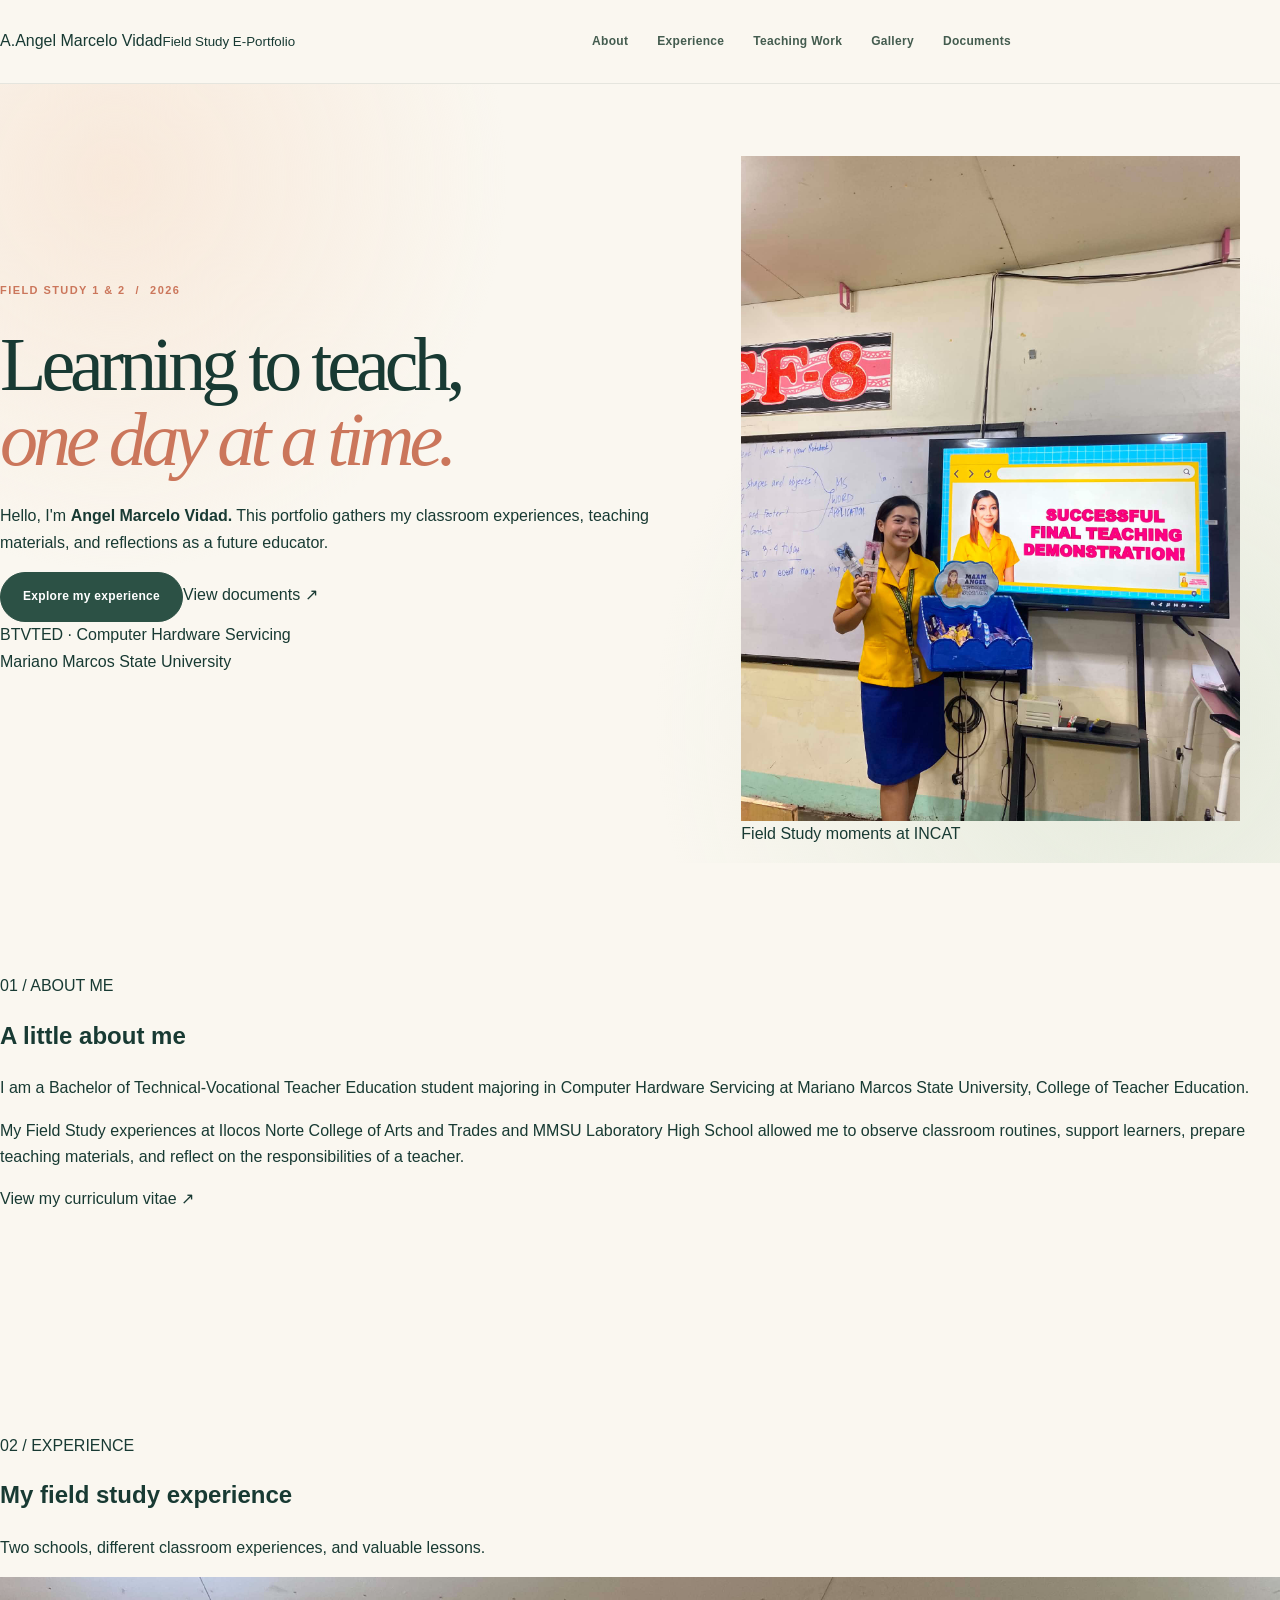
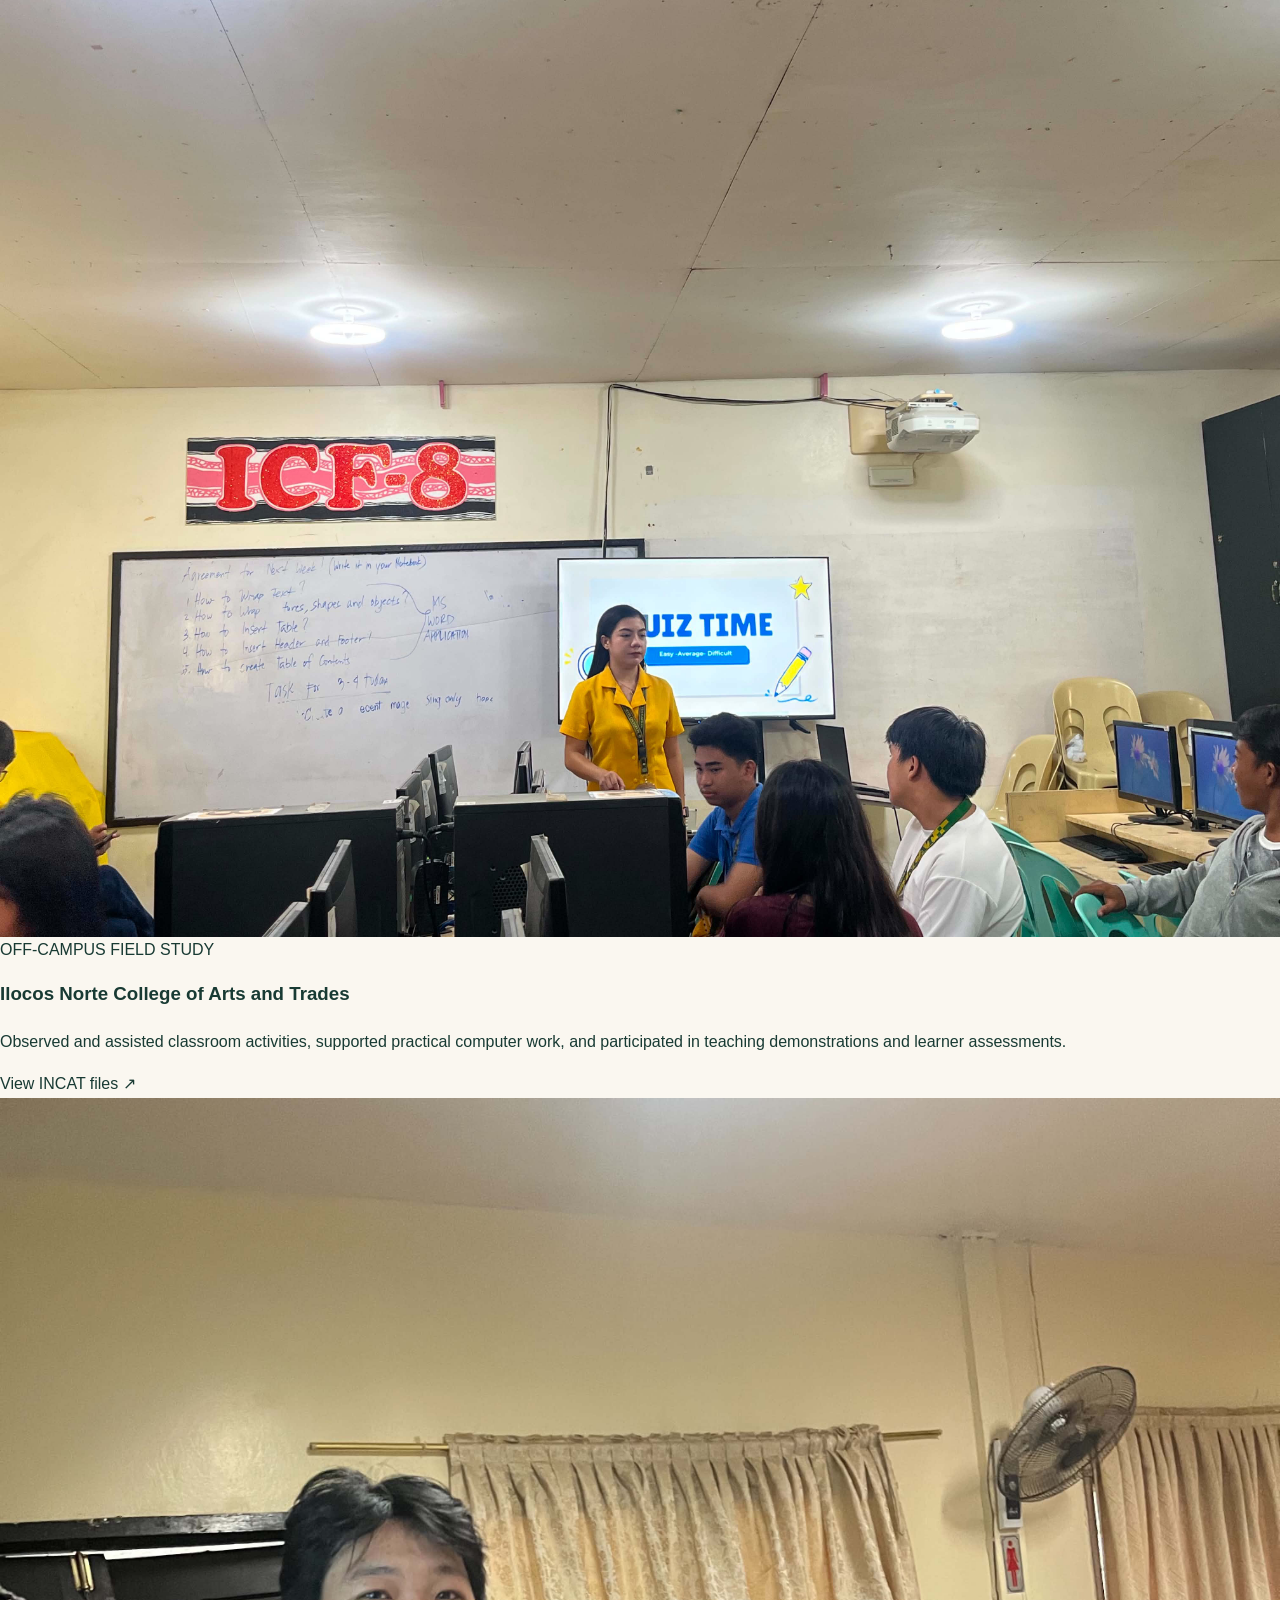
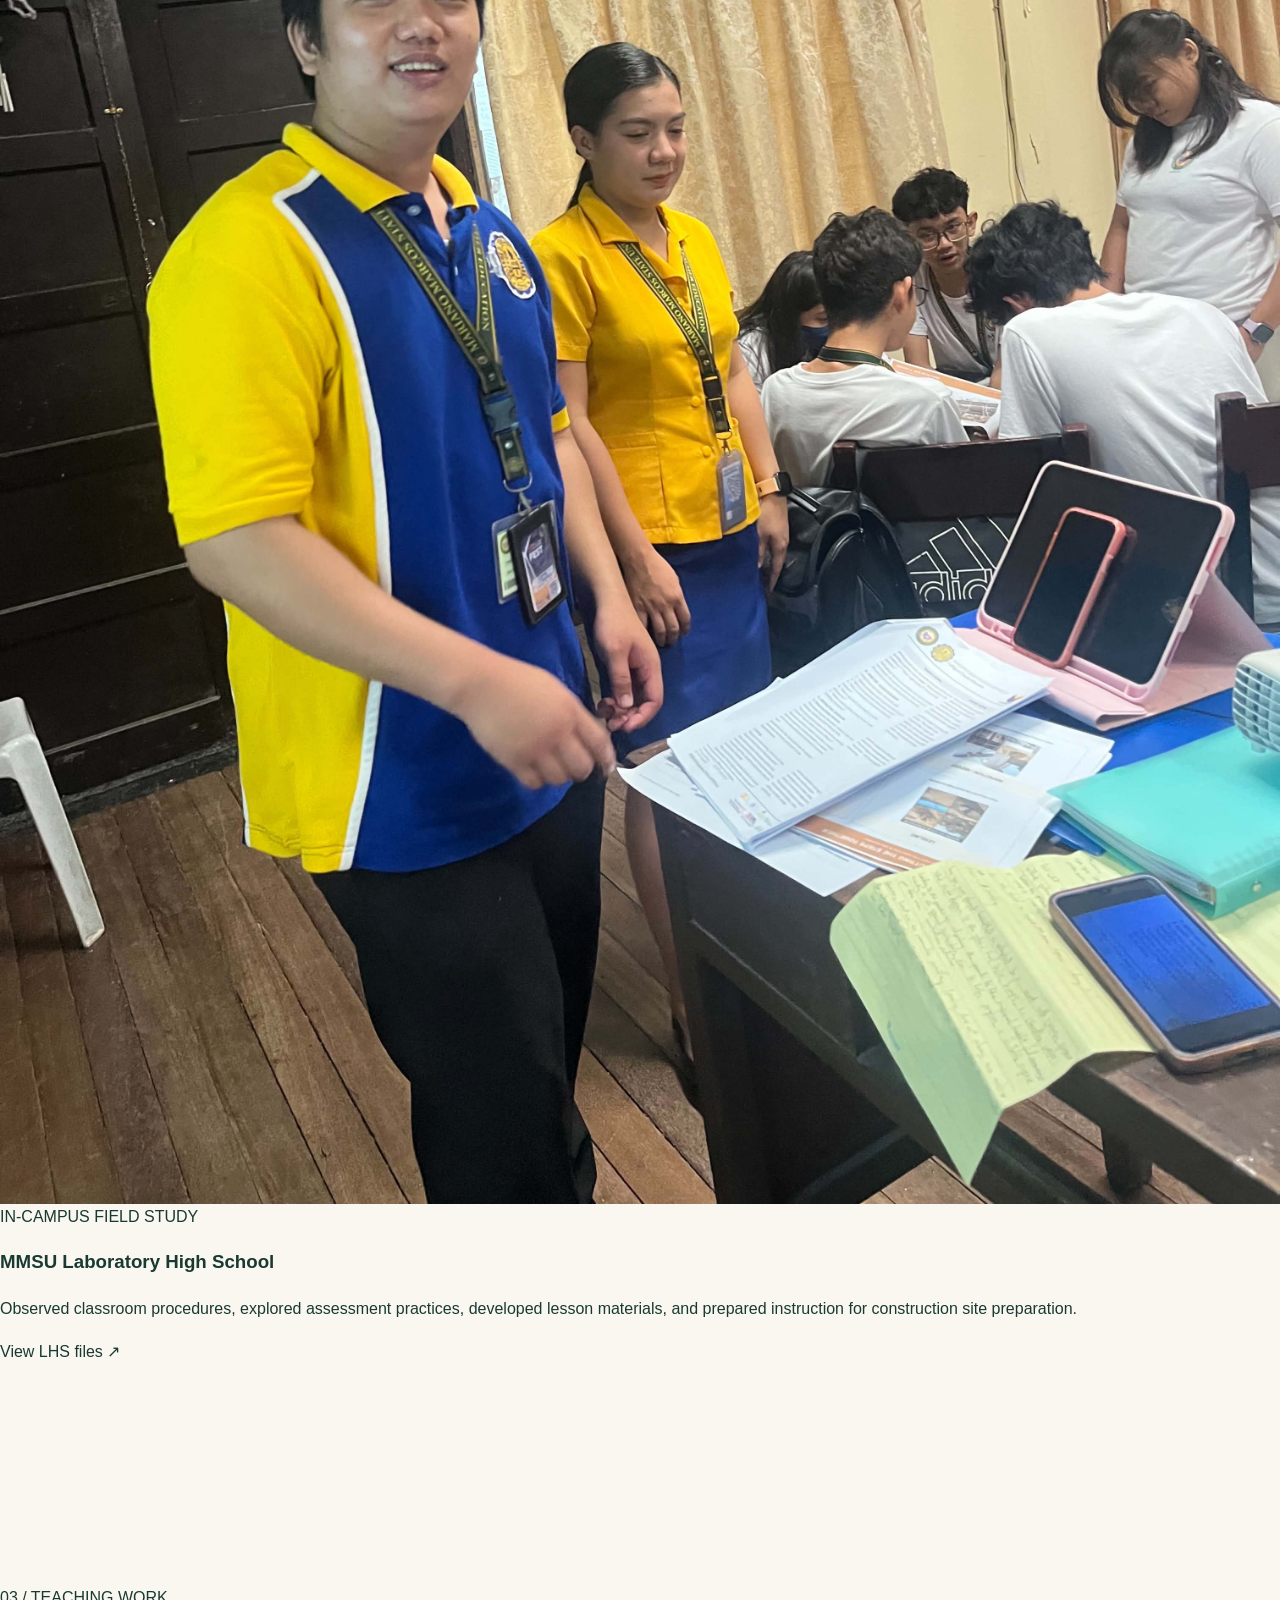
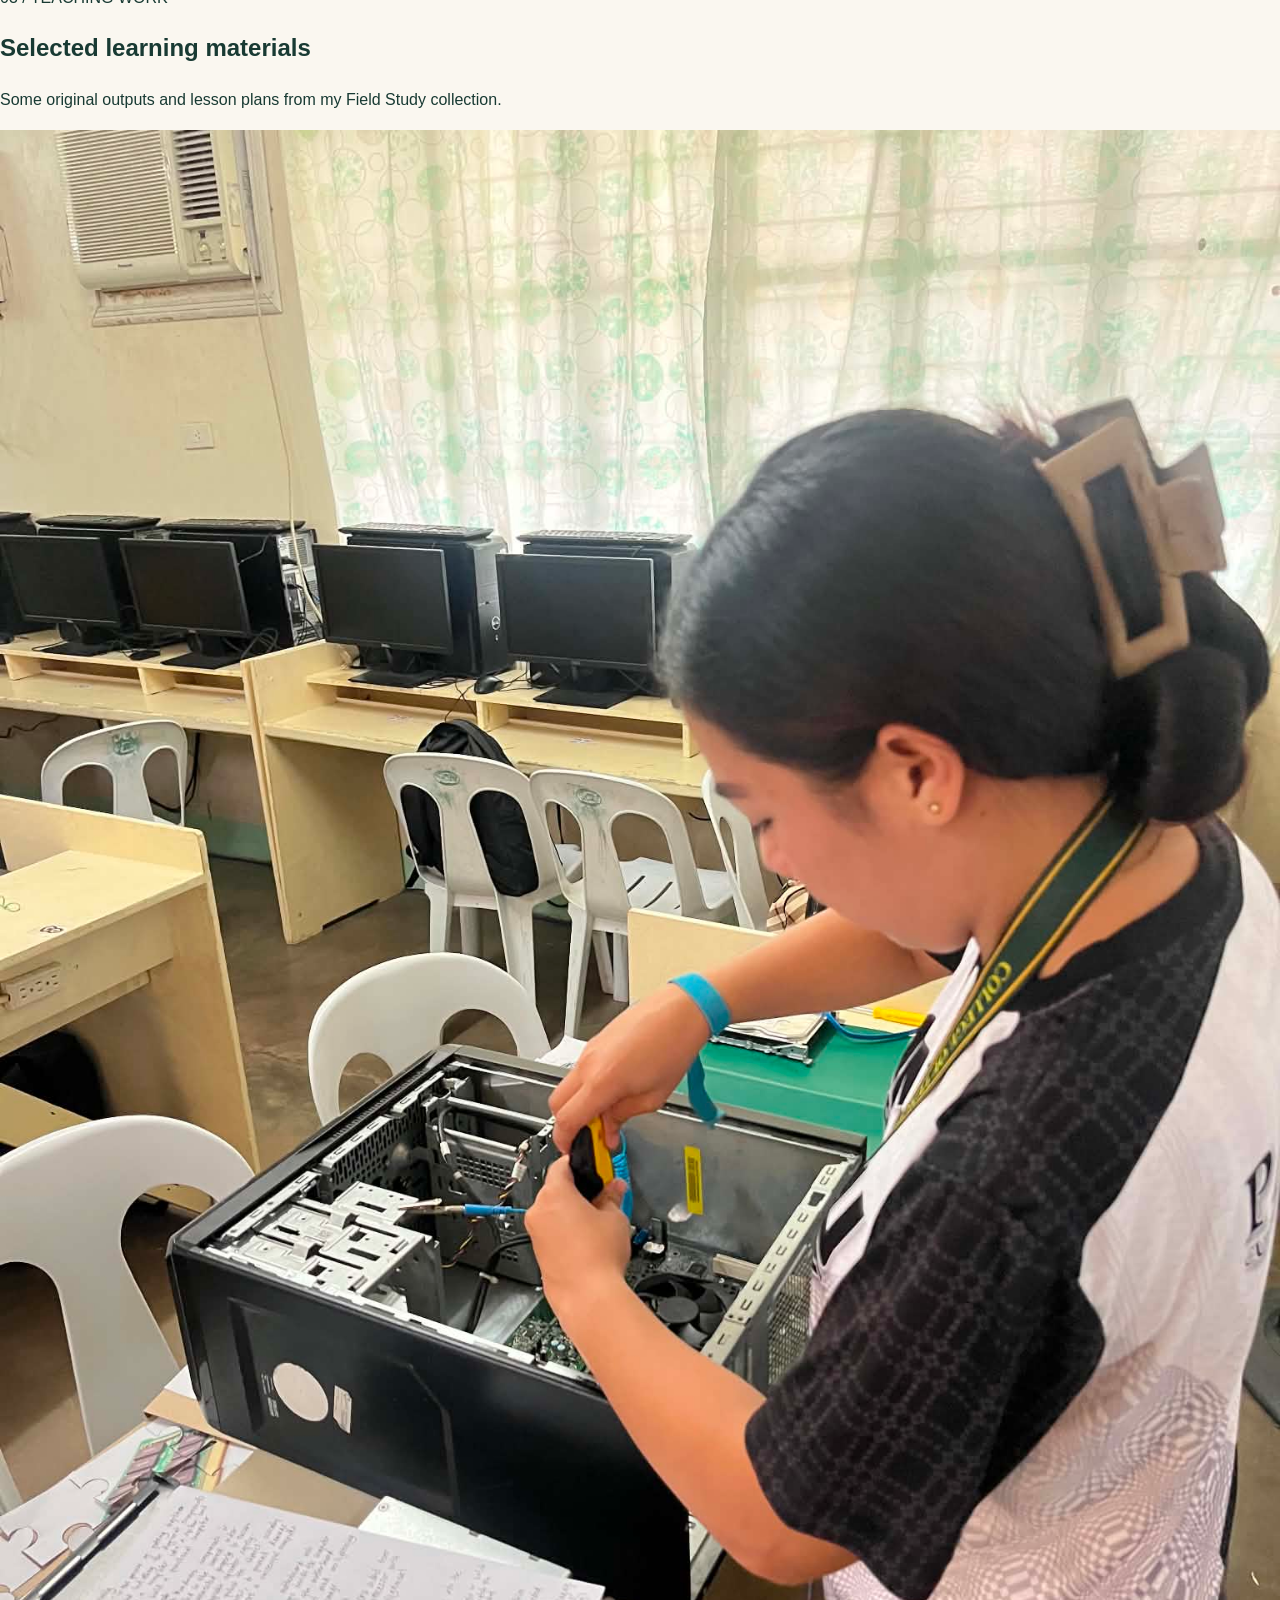
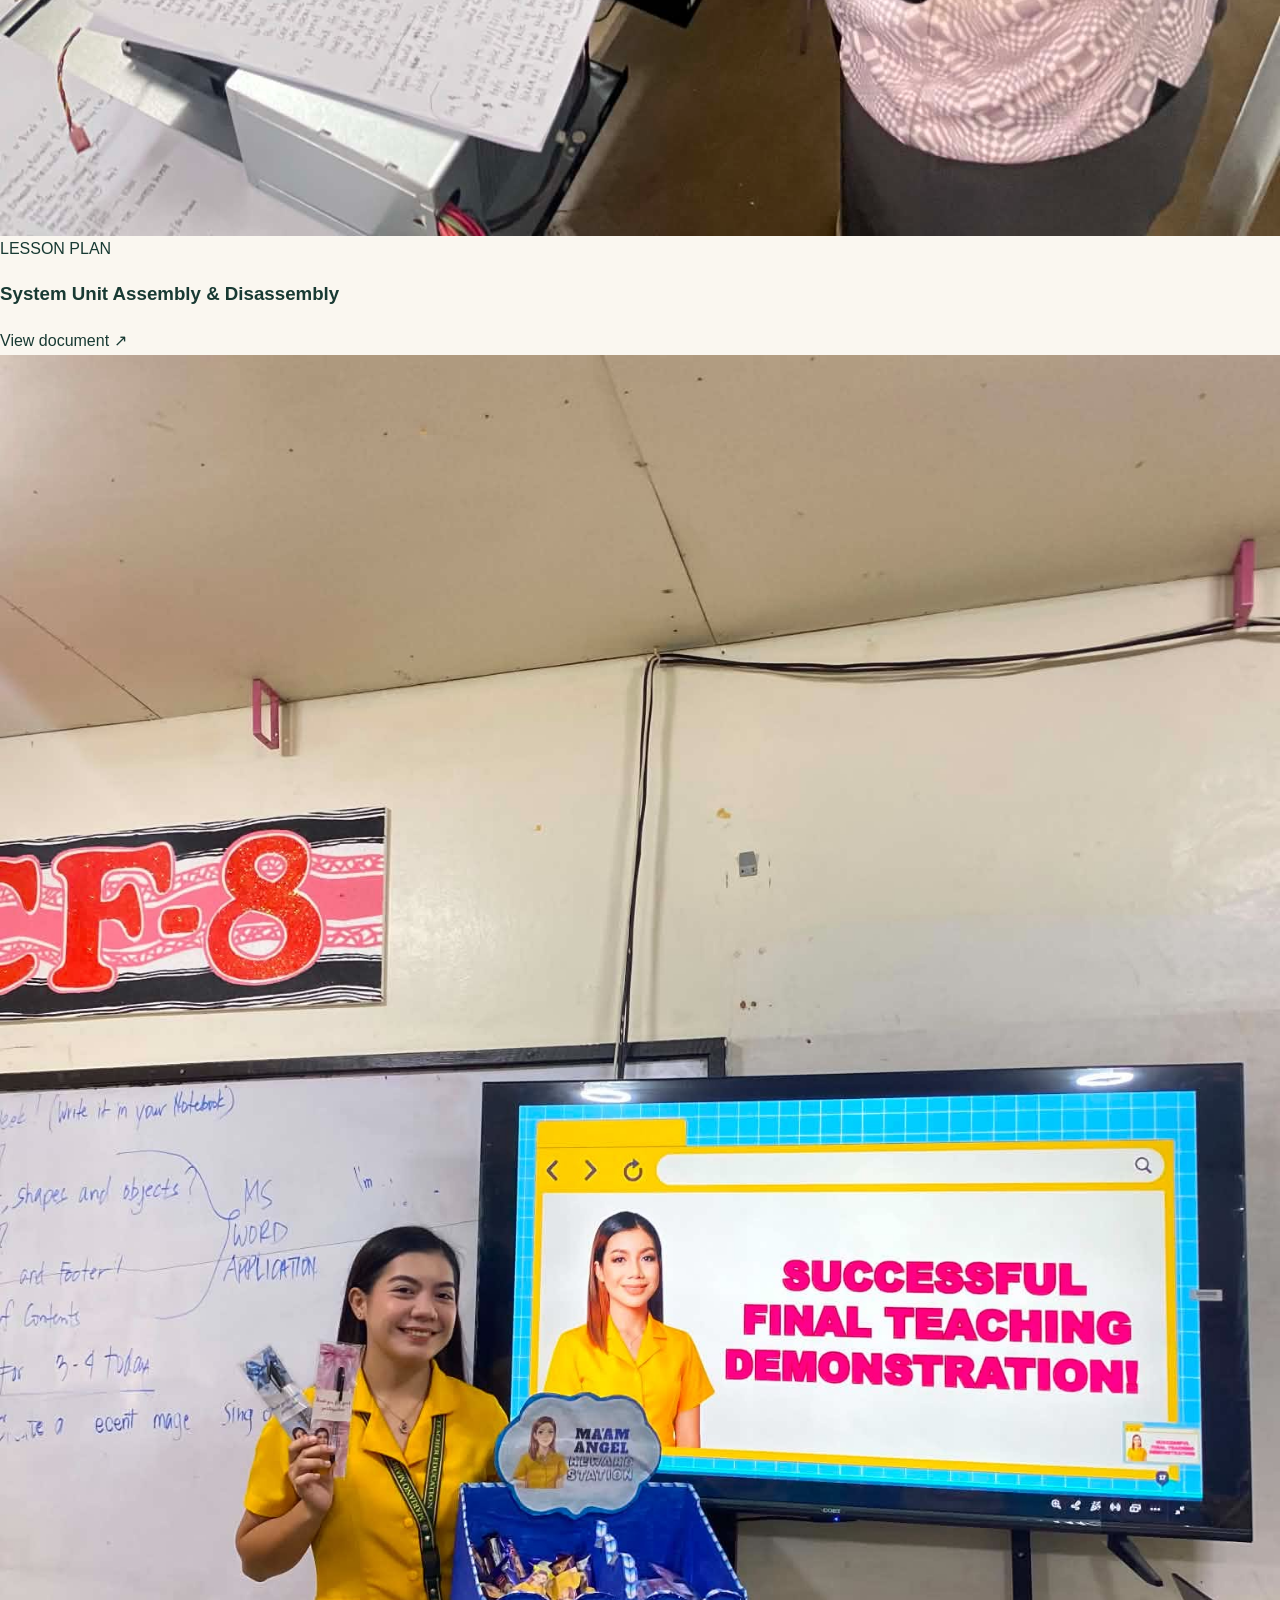
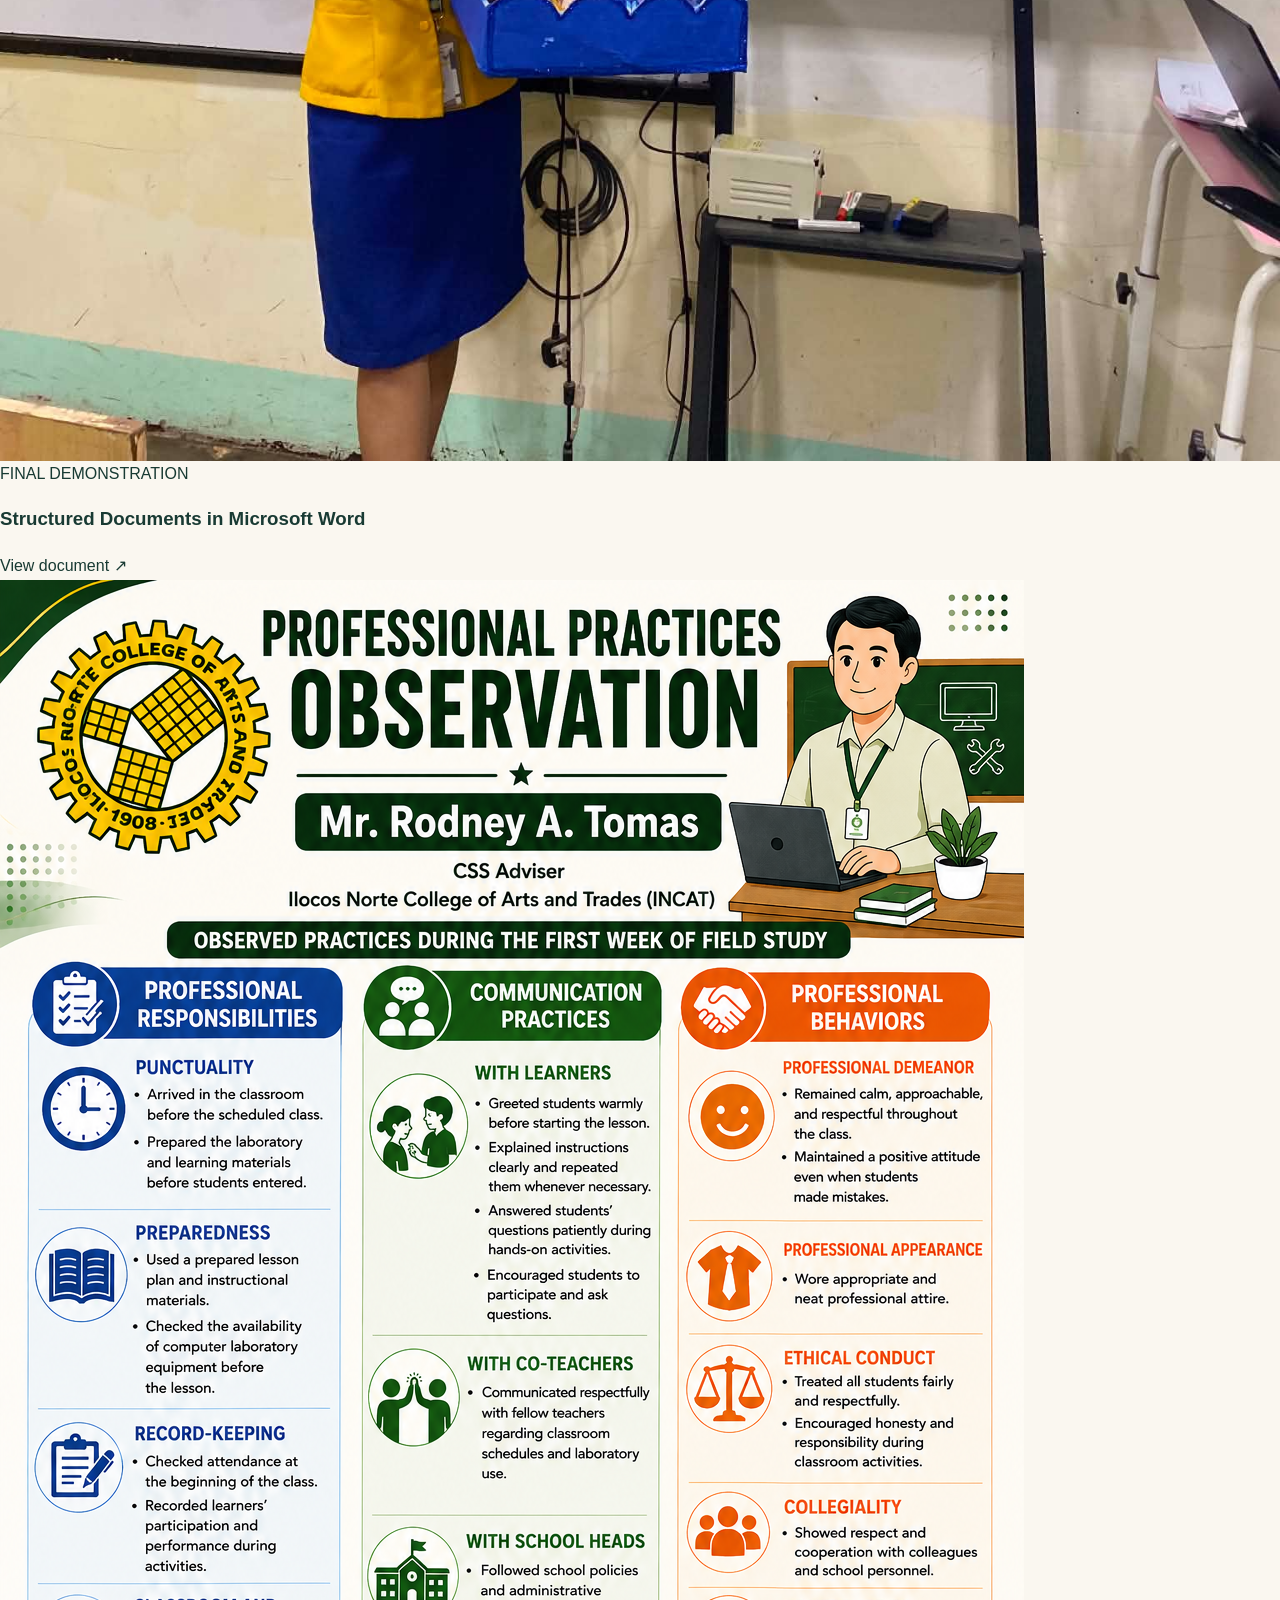
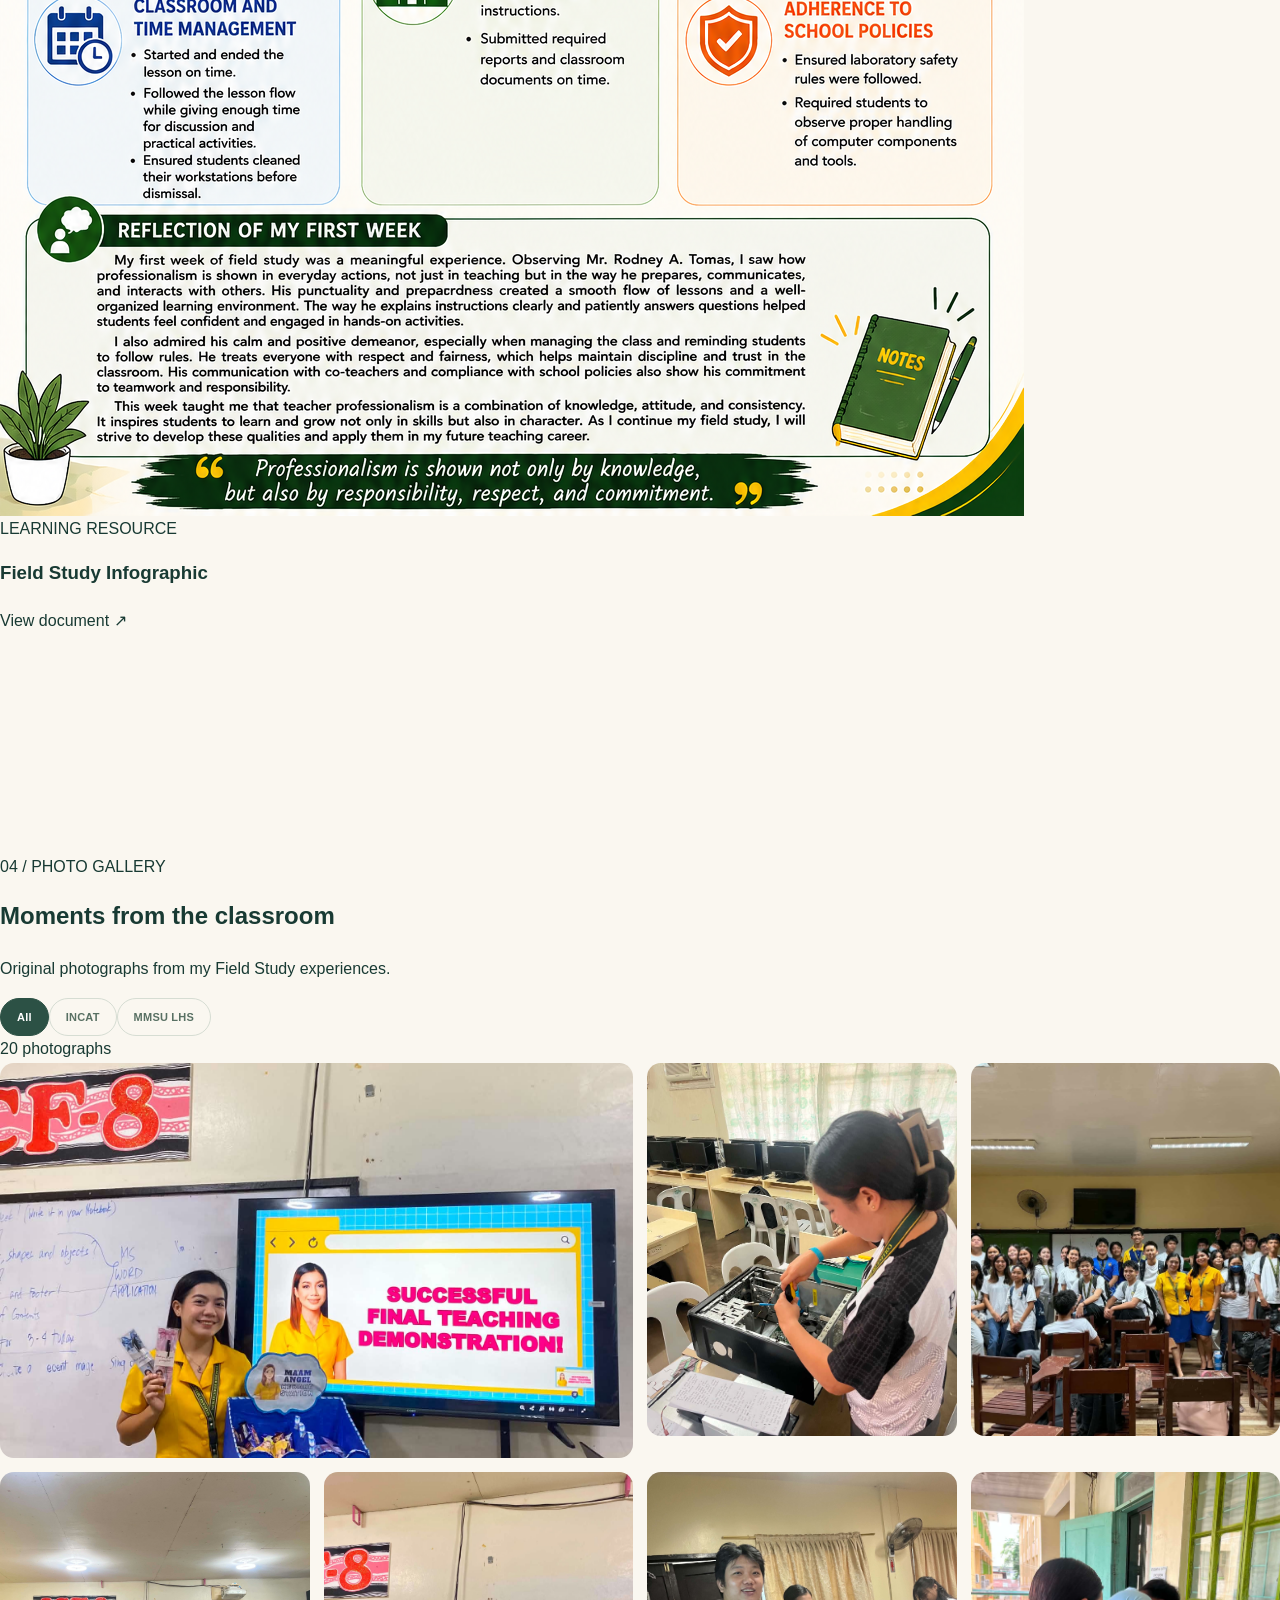
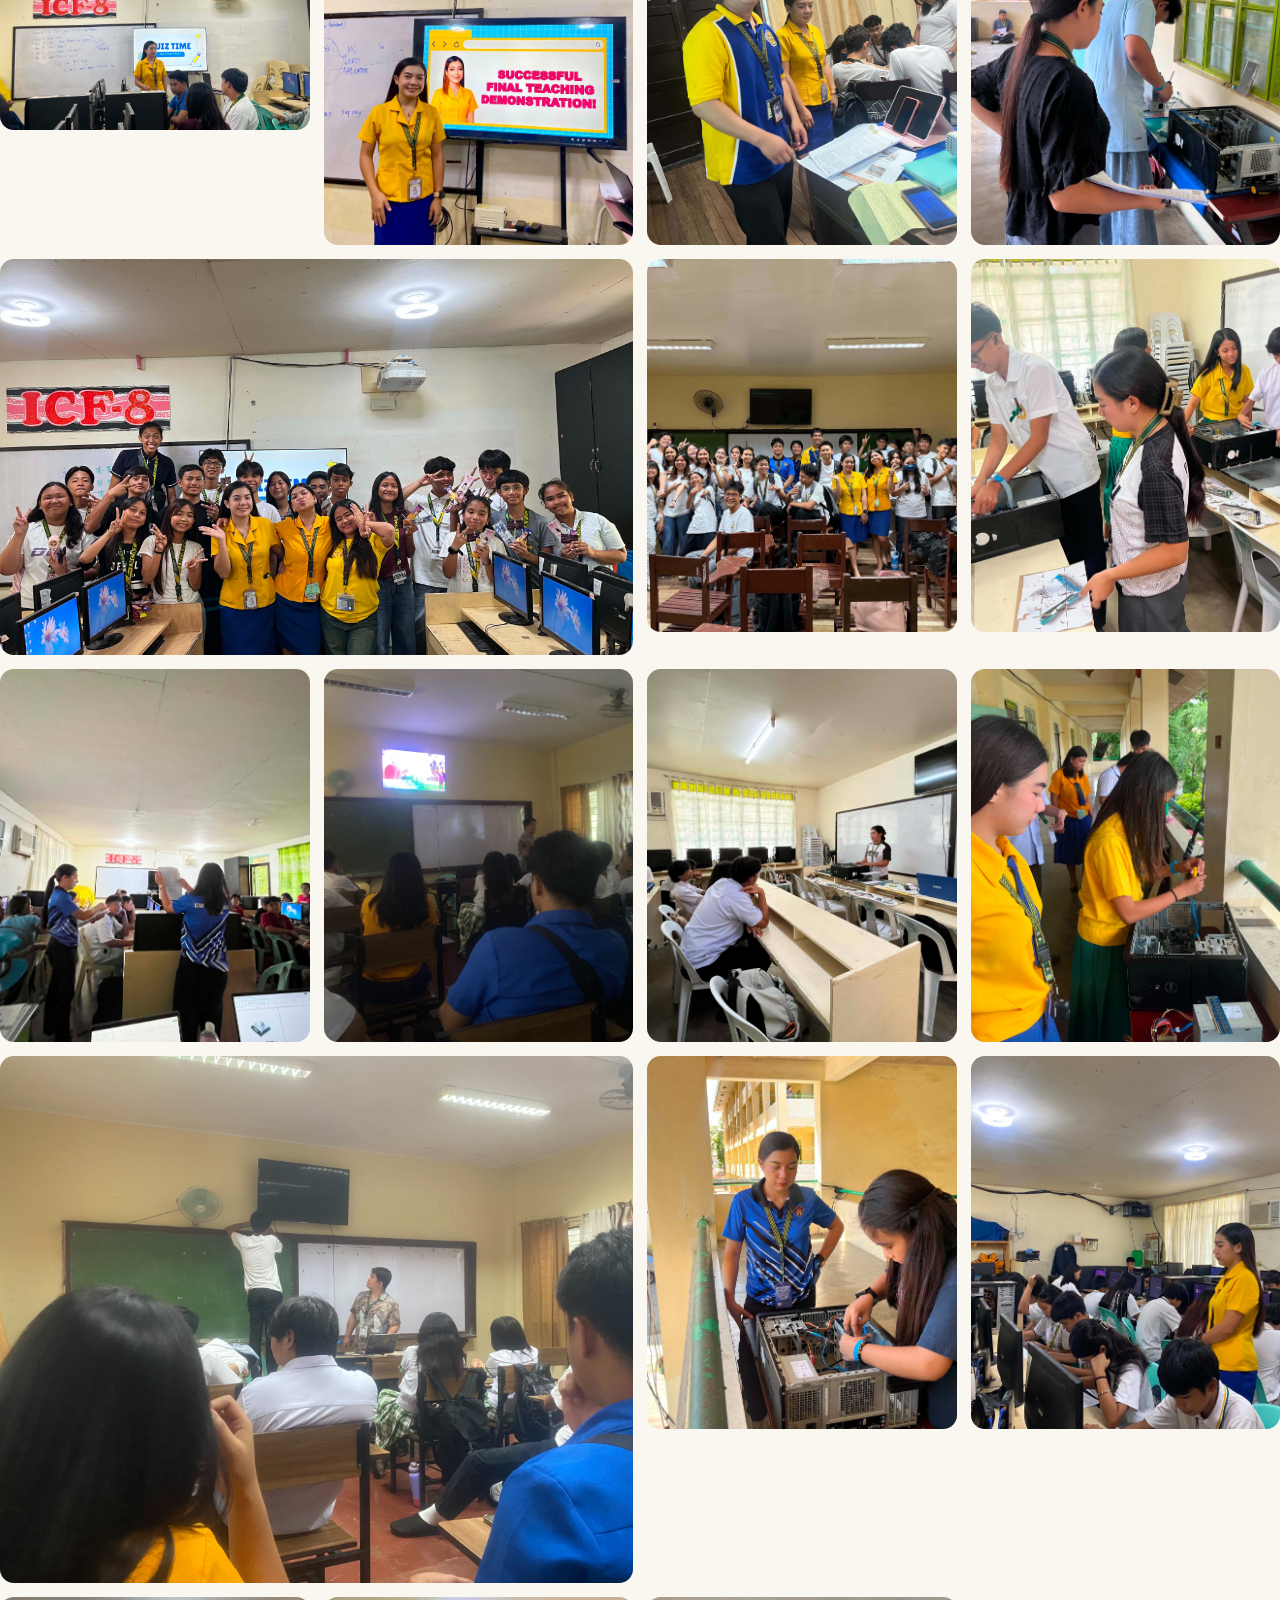
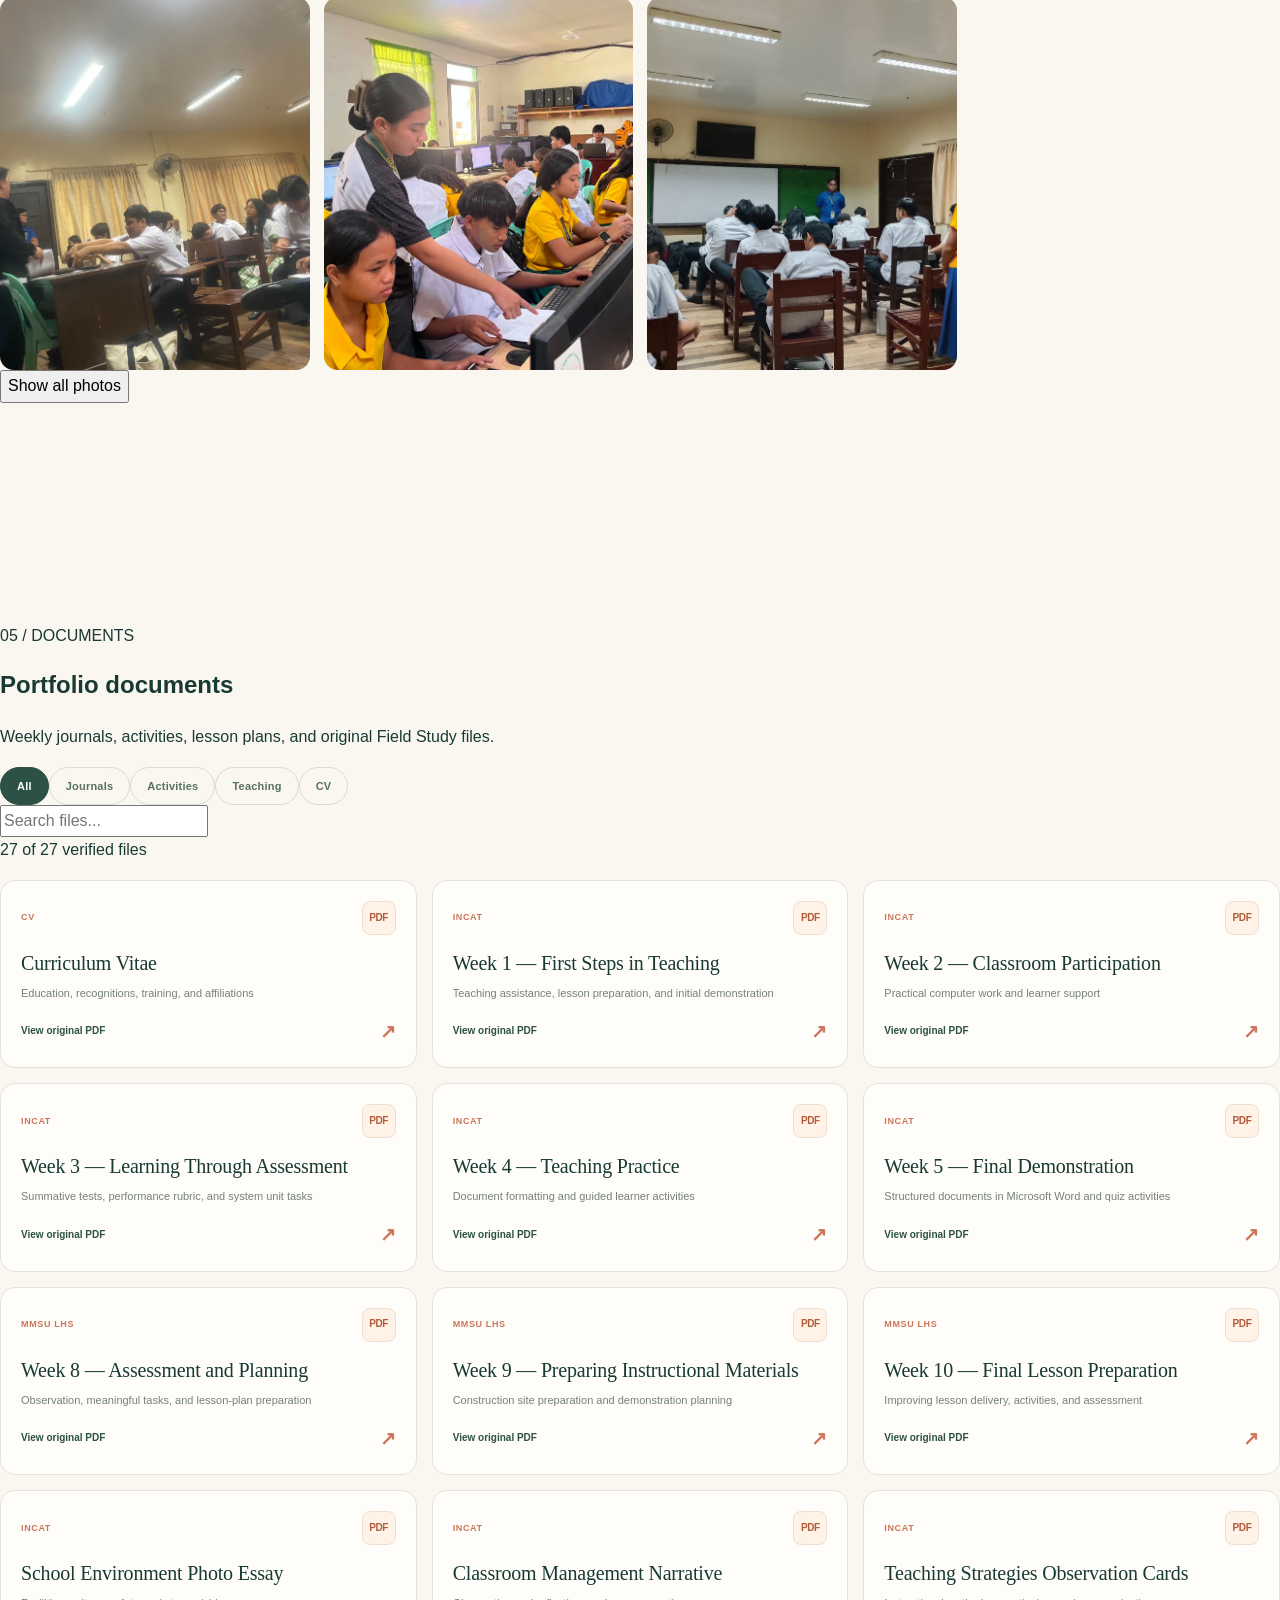
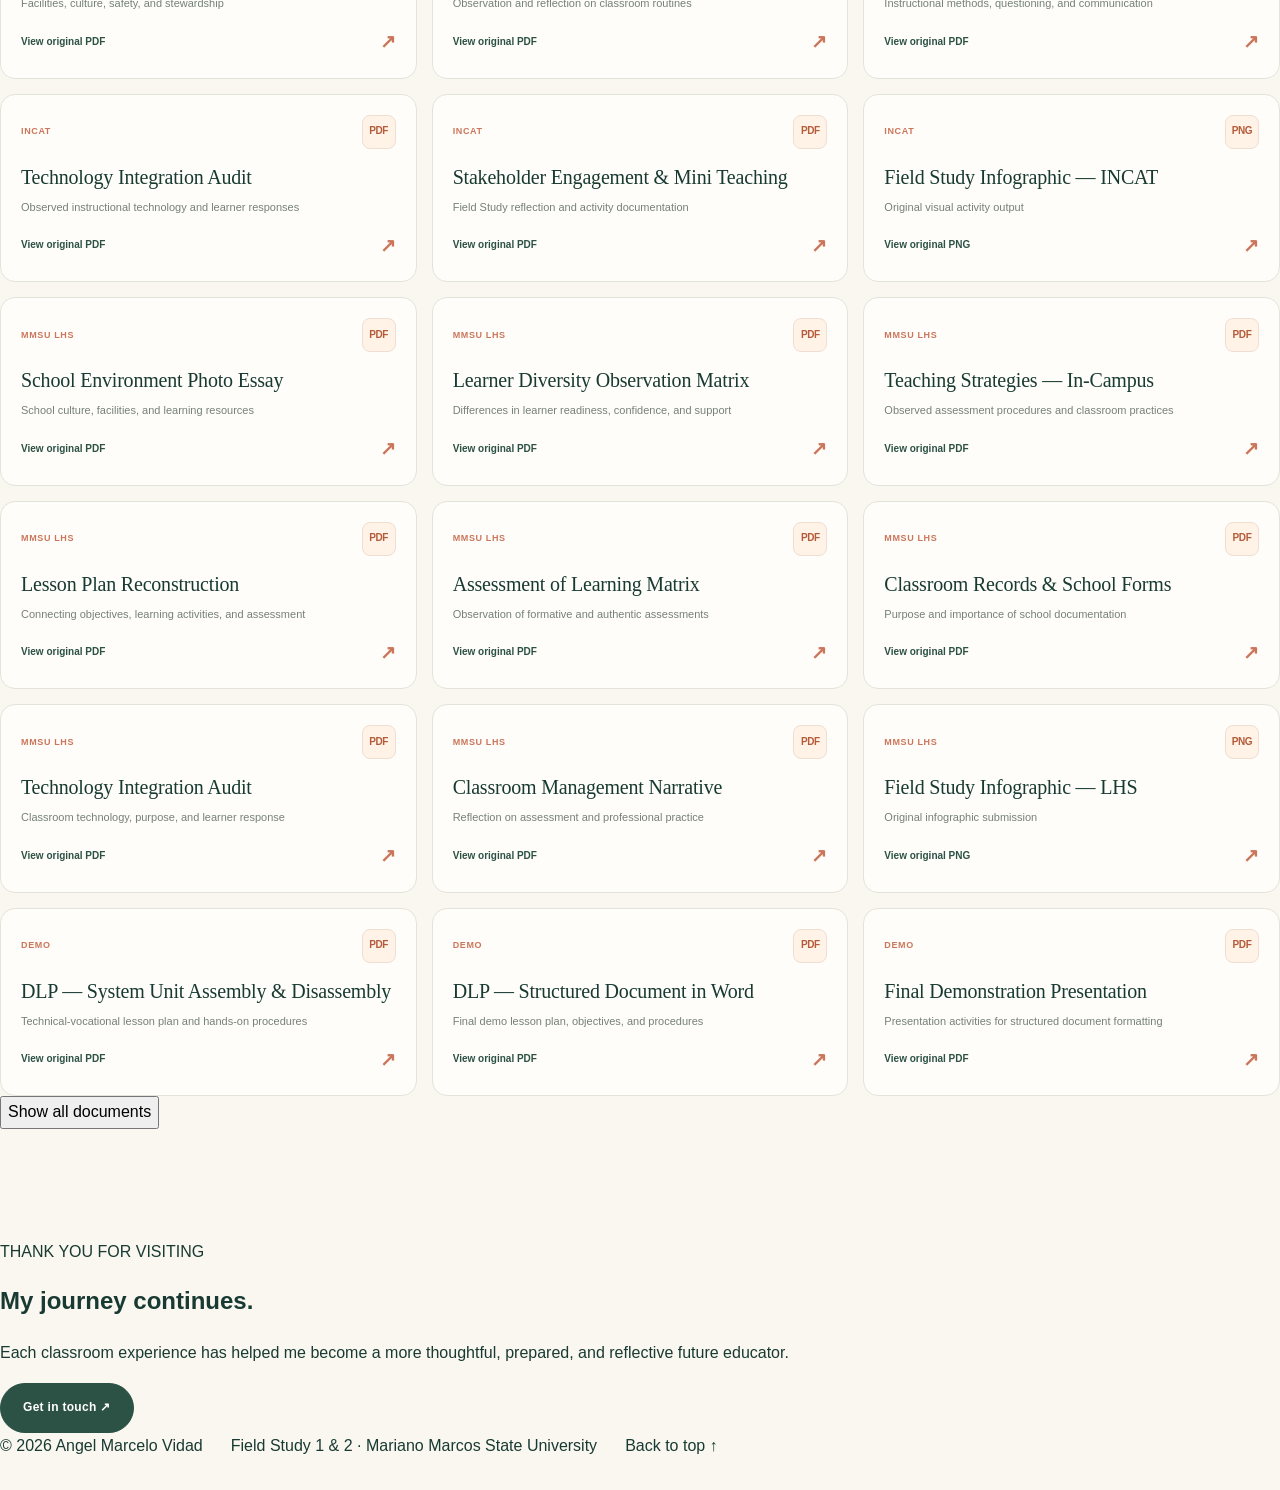
==== index.html @ 8cf639ae "Simplify Angel's e-portfolio into clean academic one-page design" ====
<!doctype html>
<html lang="en">
<head>
<meta charset="utf-8"><meta name="viewport" content="width=device-width,initial-scale=1">
<meta name="theme-color" content="#faf9f5">
<meta name="description" content="Angel Marcelo Vidad's Field Study 1 and 2 e-portfolio, featuring classroom experiences, teaching materials, original photographs and documents.">
<meta property="og:title" content="Angel Marcelo Vidad | Field Study Portfolio">
<meta property="og:description" content="Learning to teach, one day at a time.">
<meta property="og:image" content="assets/incat-13.jpg">
<title>Angel Marcelo Vidad | Field Study E-Portfolio</title>
<link rel="stylesheet" href="styles.css"><script src="script.js" defer></script>
</head>
<body>
<a href="#main" class="skip-link">Skip to content</a>
<div id="readingProgress" aria-hidden="true"></div>
<header class="site-header" id="siteHeader">
  <div class="container header-inner">
    <a href="#home" class="brand" aria-label="Angel Marcelo Vidad, home"><span class="brand-mark">A.</span><span class="brand-name">Angel Marcelo Vidad<small>Field Study E-Portfolio</small></span></a>
    <nav id="siteNav" class="site-nav" aria-label="Main navigation">
      <a href="#about">About</a><a href="#experience">Experience</a><a href="#work">Teaching Work</a><a href="#gallery">Gallery</a><a href="#library">Documents</a>
    </nav>
    <button id="menuToggle" type="button" class="menu-toggle" aria-label="Open menu" aria-controls="siteNav" aria-expanded="false"><span></span><span></span><span></span></button>
  </div>
</header>
<main id="main">
<section id="home" class="hero">
  <div class="container hero-grid">
    <div class="hero-copy">
      <p class="eyebrow">FIELD STUDY 1 &amp; 2 <span aria-hidden="true">/</span> 2026</p>
      <h1>Learning to teach,<br><em>one day at a time.</em></h1>
      <p class="hero-lead">Hello, I'm <strong>Angel Marcelo Vidad.</strong> This portfolio gathers my classroom experiences, teaching materials, and reflections as a future educator.</p>
      <div class="hero-links"><a class="button button-primary" href="#experience">Explore my experience</a><a class="text-link" href="#library">View documents ↗</a></div>
      <p class="hero-meta">BTVTED · Computer Hardware Servicing<br>Mariano Marcos State University</p>
    </div>
    <figure class="hero-image"><img src="assets/incat-13.jpg" alt="Field Study teaching demonstration documentation at INCAT" fetchpriority="high"><figcaption>Field Study moments at INCAT</figcaption></figure>
  </div>
</section>
<section id="about" class="section">
  <div class="container narrow">
    <p class="section-label">01 / ABOUT ME</p>
    <h2>A little about me</h2>
    <p>I am a Bachelor of Technical-Vocational Teacher Education student majoring in Computer Hardware Servicing at Mariano Marcos State University, College of Teacher Education.</p>
    <p>My Field Study experiences at Ilocos Norte College of Arts and Trades and MMSU Laboratory High School allowed me to observe classroom routines, support learners, prepare teaching materials, and reflect on the responsibilities of a teacher.</p>
    <a class="text-link" href="https://drive.google.com/file/d/1n2Dxwf81ZKYn9kp_oWRRfUBrFf5oGsor/view" target="_blank" rel="noopener noreferrer">View my curriculum vitae ↗</a>
  </div>
</section>
<section id="experience" class="section section-tint">
  <div class="container">
    <div class="section-intro"><div><p class="section-label">02 / EXPERIENCE</p><h2>My field study experience</h2></div><p>Two schools, different classroom experiences, and valuable lessons.</p></div>
    <div class="school-list">
      <article class="school-item"><img src="assets/incat-09.jpg" alt="Classroom learning session at INCAT" loading="lazy"><div><p class="item-kicker">OFF-CAMPUS FIELD STUDY</p><h3>Ilocos Norte College of Arts and Trades</h3><p>Observed and assisted classroom activities, supported practical computer work, and participated in teaching demonstrations and learner assessments.</p><a href="#library" class="text-link">View INCAT files ↗</a></div></article>
      <article class="school-item"><img src="assets/lhs-03.jpg" alt="Classroom activity at MMSU Laboratory High School" loading="lazy"><div><p class="item-kicker">IN-CAMPUS FIELD STUDY</p><h3>MMSU Laboratory High School</h3><p>Observed classroom procedures, explored assessment practices, developed lesson materials, and prepared instruction for construction site preparation.</p><a href="#library" class="text-link">View LHS files ↗</a></div></article>
    </div>
  </div>
</section>
<section id="work" class="section">
  <div class="container">
    <div class="section-intro"><div><p class="section-label">03 / TEACHING WORK</p><h2>Selected learning materials</h2></div><p>Some original outputs and lesson plans from my Field Study collection.</p></div>
    <div class="work-grid">
      <article class="work-card"><img src="assets/incat-01.jpg" alt="Computer hardware learning activity" loading="lazy"><div class="work-card-body"><p class="item-kicker">LESSON PLAN</p><h3>System Unit Assembly &amp; Disassembly</h3><a href="https://drive.google.com/file/d/19aG6a_3jd42zHAZMWcuY3wk2QD-5NcBo/view" target="_blank" rel="noopener noreferrer">View document ↗</a></div></article>
      <article class="work-card"><img src="assets/incat-13.jpg" alt="Teaching demonstration at INCAT" loading="lazy"><div class="work-card-body"><p class="item-kicker">FINAL DEMONSTRATION</p><h3>Structured Documents in Microsoft Word</h3><a href="https://drive.google.com/file/d/1zHWP3fsgHWy35P4swrp1Ltg7K8NXxsam/view" target="_blank" rel="noopener noreferrer">View document ↗</a></div></article>
      <article class="work-card"><img class="contain-image" src="assets/infographic-incat.png" alt="Original Field Study infographic" loading="lazy"><div class="work-card-body"><p class="item-kicker">LEARNING RESOURCE</p><h3>Field Study Infographic</h3><a href="https://drive.google.com/file/d/16vF38QxJoKgbqm_tdUt0907EZBkFwGqc/view" target="_blank" rel="noopener noreferrer">View document ↗</a></div></article>
    </div>
  </div>
</section>
<section id="gallery" class="section section-tint">
  <div class="container">
    <div class="section-intro"><div><p class="section-label">04 / PHOTO GALLERY</p><h2>Moments from the classroom</h2></div><p>Original photographs from my Field Study experiences.</p></div>
    <div class="section-controls"><div class="filters" role="group" aria-label="Filter photographs"><button type="button" class="filter-chip is-active" data-photo-filter="all" aria-pressed="true">All</button><button type="button" class="filter-chip" data-photo-filter="incat" aria-pressed="false">INCAT</button><button type="button" class="filter-chip" data-photo-filter="lhs" aria-pressed="false">MMSU LHS</button></div><span id="photoCount" class="muted-count"></span></div>
    <div id="photoGrid" class="photo-grid" aria-live="polite"></div>
    <div class="center-action"><button type="button" class="secondary-button" id="morePhotos">Show all photos</button></div>
  </div>
</section>
<section id="library" class="section">
  <div class="container">
    <div class="section-intro"><div><p class="section-label">05 / DOCUMENTS</p><h2>Portfolio documents</h2></div><p>Weekly journals, activities, lesson plans, and original Field Study files.</p></div>
    <div class="document-controls">
      <div class="filters" role="group" aria-label="Filter documents"><button type="button" class="filter-chip is-active" data-doc-filter="all" aria-pressed="true">All</button><button type="button" class="filter-chip" data-doc-filter="journals" aria-pressed="false">Journals</button><button type="button" class="filter-chip" data-doc-filter="activities" aria-pressed="false">Activities</button><button type="button" class="filter-chip" data-doc-filter="teaching" aria-pressed="false">Teaching</button><button type="button" class="filter-chip" data-doc-filter="profile" aria-pressed="false">CV</button></div>
      <label class="search-wrap"><span class="sr-only">Search documents</span><input id="docSearch" type="search" placeholder="Search files..." autocomplete="off"></label>
    </div>
    <p class="muted-count doc-count" id="docCount"></p><div id="documentGrid" class="document-grid" aria-live="polite"></div>
    <p id="noDocuments" class="empty-state" hidden>No documents match this search.</p>
    <div class="center-action"><button type="button" class="secondary-button" id="moreDocs">Show all documents</button></div>
  </div>
</section>
<section id="contact" class="end-section">
  <div class="container end-inner"><div><p class="section-label">THANK YOU FOR VISITING</p><h2>My journey continues.</h2><p>Each classroom experience has helped me become a more thoughtful, prepared, and reflective future educator.</p></div><a class="button button-primary" href="mailto:angelmarcelovidad05@gmail.com">Get in touch ↗</a></div>
</section>
</main>
<footer class="footer"><div class="container footer-inner"><span>© <span id="year">2026</span> Angel Marcelo Vidad</span><span>Field Study 1 &amp; 2 · Mariano Marcos State University</span><a href="#home">Back to top ↑</a></div></footer>
<dialog id="lightbox" class="lightbox" aria-label="Photo viewer"><button type="button" class="lightbox-close" id="lightboxClose" aria-label="Close photo">×</button><button type="button" class="lightbox-arrow lightbox-prev" id="lightboxPrev" aria-label="Previous photo">‹</button><figure><img id="lightboxImage" alt=""><figcaption id="lightboxCaption"></figcaption></figure><button type="button" class="lightbox-arrow lightbox-next" id="lightboxNext" aria-label="Next photo">›</button></dialog>
</body>
</html>
---- styles.css ----
@charset "UTF-8";
:root{--ink:#183a33;--ink-soft:#45584d;--pine:#2c5145;--pine-deep:#1c3e35;--sage:#dce7d8;--mint:#ecf3e8;--cream:#faf7f0;--paper:#fffdf8;--sand:#f0e9dd;--peach:#f4bf9e;--coral:#cb765b;--outline:#dfdfd4;--muted:#777f72;--font-display:Georgia,"Times New Roman",serif;--font-ui:"Trebuchet MS","Segoe UI",Arial,sans-serif;--radius:22px;--shadow:0 24px 60px rgba(25,56,43,.12)}
*,*::before,*::after{box-sizing:border-box}
html{scroll-behavior:smooth;scroll-padding-top:96px}
body{margin:0;background:var(--cream);color:var(--ink);font-family:var(--font-ui);font-size:16px;line-height:1.65;-webkit-font-smoothing:antialiased;overflow-x:hidden}
body.modal-open{overflow:hidden}
img{max-width:100%;display:block}
a{color:inherit;text-decoration:none}
button,input{font:inherit}
button{cursor:pointer}
:focus-visible{outline:3px solid var(--coral);outline-offset:4px}
::selection{background:var(--peach);color:var(--ink)}
.wrap{width:min(1180px,calc(100% - 68px));margin-inline:auto}
.sr-only{position:absolute;width:1px;height:1px;overflow:hidden;clip:rect(0,0,0,0);white-space:nowrap}
.skip-link{position:fixed;left:20px;top:-100px;background:var(--ink);color:white;z-index:999;padding:12px 18px;border-radius:8px}
.skip-link:focus{top:20px}
.section-anchor{scroll-margin-top:88px}
.reading-progress{position:fixed;top:0;left:0;height:3px;width:0;background:var(--coral);z-index:999}
.site-header{position:sticky;top:0;z-index:100;background:rgba(250,247,240,.92);border-bottom:1px solid rgba(46,69,58,.1);backdrop-filter:blur(18px);-webkit-backdrop-filter:blur(18px);transition:box-shadow .2s}
.site-header.scrolled{box-shadow:0 8px 28px rgba(27,61,50,.07)}
.header-inner{min-height:83px;display:flex;align-items:center;gap:28px}
.wordmark{display:flex;align-items:center;gap:11px;flex:none}
.wordmark-emblem{position:relative;display:grid;place-items:center;background:var(--pine);color:#fff8eb;width:48px;height:48px;border-radius:14px 14px 14px 4px;font:italic 700 23px var(--font-display);letter-spacing:-3px;padding-right:3px}
.wordmark-star{position:absolute;right:-7px;top:-10px;font:20px var(--font-display);color:var(--coral)}
.wordmark-label{font-size:10px;line-height:1.35;font-weight:700;letter-spacing:.18em}
.wordmark-label strong{font-size:14px;letter-spacing:.27em}
.site-nav{display:flex;align-items:center;gap:29px;margin:auto}
.site-nav a{font-size:12px;font-weight:700;letter-spacing:.025em;color:#445c4f;transition:color .2s;white-space:nowrap}
.site-nav a:hover,.site-nav a.is-current{color:var(--coral)}
.header-cta{border:1px solid #b5c4b6;border-radius:100px;padding:10px 17px;font-size:12px;font-weight:800;white-space:nowrap;transition:.2s}
.header-cta span{padding-left:8px;color:var(--coral)}
.header-cta:hover{background:var(--pine);color:white;border-color:var(--pine)}
.menu-toggle{display:none;border:0;background:transparent;padding:12px;margin-left:auto}
.menu-toggle span{display:block;width:22px;height:2px;background:var(--pine);margin:5px 0;transition:transform .25s,opacity .25s}
.hero{position:relative;min-height:708px;background:radial-gradient(circle at 9% 12%,#f8e9db 0,transparent 29%),radial-gradient(circle at 89% 82%,#e4eadc 0,transparent 37%),var(--cream);padding-top:56px;overflow:hidden}
.hero-grid{display:grid;grid-template-columns:1.08fr .92fr;gap:22px;align-items:center;min-height:565px}
.hero-copy{position:relative;z-index:4;padding-bottom:30px}
.eyebrow,.little-label,.section-number,.school-kicker,.featured-meta,.toolbar-count,.hero-bottom,.gallery-note,.library-summary,.quote-source,.footer-bottom{font-size:11px;line-height:1.5;font-weight:800;letter-spacing:.13em}
.eyebrow{display:flex;align-items:center;gap:10px;color:var(--coral);margin-bottom:28px}
.eyebrow-line{height:1px;width:28px;background:var(--coral)}
.eyebrow-dot{font-size:17px}
.hero-intro{font-family:var(--font-display);font-size:24px;color:var(--ink-soft);margin:0 0 11px}
.hero-intro span{font-style:italic;color:var(--coral)}
h1,h2,h3,h4,p{margin-top:0}
.hero h1{font:normal 76px/.99 var(--font-display);letter-spacing:-.066em;margin:0 0 26px}
.hero h1 em,.section-heading h2 em,.about-text h3 em,.journey-heading h3 em,.contact-inner h2 em,.highlight-title h3 em{font-weight:normal;color:var(--coral)}
.squiggle{position:relative;white-space:nowrap}
.squiggle::after{content:"";position:absolute;left:1%;right:1%;height:8px;bottom:-6px;border:solid var(--coral);border-width:2px 0 0;border-radius:100% 80% 0 0;transform:rotate(-3deg);opacity:.8}
.hero-summary{max-width:495px;color:#56665a;font-size:16px;line-height:1.9;margin-bottom:30px}
.hero-actions{display:flex;gap:12px;flex-wrap:wrap}
.button{display:inline-flex;justify-content:center;align-items:center;gap:24px;border-radius:100px;font-size:12px;font-weight:800;letter-spacing:.025em;min-height:50px;padding:13px 22px;transition:transform .25s,background .25s,border-color .25s,color .25s}
.button:hover{transform:translateY(-3px)}
.button-primary{background:var(--pine);color:white;border:1px solid var(--pine)}
.button-primary:hover{background:#1d3c32}
.button-primary span{font-size:19px;font-weight:400}
.button-outline{border:1px solid #b9c5bb;color:var(--ink)}
.button-outline:hover{border-color:var(--pine);background:#eef1e8}
.button-outline span{font-size:17px;font-weight:400}
.hero-caption{display:flex;align-items:center;gap:11px;margin-top:34px;color:#69756a;font-size:11px;line-height:1.6}
.hero-caption strong{color:var(--pine)}
.hero-portrait-dot{width:25px;height:25px;border-radius:50%;background:radial-gradient(circle,#e1a67d 0 28%,#d8e6d3 29% 60%,#72977c 61%);border:4px solid white;box-shadow:0 0 0 1px #e3d6c6}
.hero-art{height:540px;position:relative}
.hero-stroke{position:absolute;border:2px solid #b0bca9;border-radius:48% 52% 45% 55% / 50% 46% 54% 50%;inset:14px 11px 38px 38px;transform:rotate(-11deg)}
.hero-photo{margin:0;position:absolute;overflow:hidden;box-shadow:var(--shadow);background:#eee5d6}
.hero-photo img{width:100%;height:100%;object-fit:cover}
.hero-photo-main{width:78%;height:375px;top:24px;left:15%;border-radius:180px 180px 18px 18px;transform:rotate(3deg)}
.hero-photo-main img{object-position:center 25%}
.hero-photo-secondary{width:46%;height:243px;bottom:0;left:0;border:8px solid var(--cream);border-radius:120px 120px 12px 12px;transform:rotate(-9deg);z-index:2}
.hero-photo-secondary img{object-position:48% center}
.hero-label{position:absolute;z-index:3;right:-4px;bottom:20px;background:#f4d0ae;border-radius:22px 22px 22px 2px;padding:18px 20px;box-shadow:0 12px 30px #2a533322;transform:rotate(6deg);font:italic 17px/1.2 var(--font-display)}
.hero-label strong{font-weight:700}
.flower-icon{display:block;font:30px var(--font-display);color:var(--pine);margin-bottom:4px}
.hero-asterisk{position:absolute;top:0;left:-15px;font-size:70px;line-height:1;color:var(--coral);transform:rotate(-13deg)}
.hero-side-note{position:absolute;right:-39px;top:44px;writing-mode:vertical-rl;letter-spacing:.23em;font-size:9px;font-weight:800;color:#87988b}
.hero-sparkle{position:absolute;color:var(--coral);opacity:.48;pointer-events:none}
.hero-sparkle-a{font-size:72px;top:11%;left:3%}
.hero-sparkle-b{font-size:46px;bottom:15%;right:2%}
.hero-bottom{display:flex;justify-content:space-between;align-items:center;color:#809184;padding:12px 0 24px}
.hero-bottom b{font-size:20px;margin-left:6px}
.marquee{height:76px;overflow:hidden;display:flex;align-items:center;background:var(--pine);color:#faf5e8}
.marquee-track{display:flex;gap:35px;white-space:nowrap;animation:slide 30s linear infinite;font:20px var(--font-display);letter-spacing:.08em}
.marquee-track span{display:inline-flex;gap:36px;align-items:center}
.marquee-track i{font:20px var(--font-display);color:var(--peach)}
@keyframes slide{to{transform:translateX(-50%)}}
.section{padding:110px 0}
.section-heading{display:grid;grid-template-columns:195px 1fr;gap:24px;margin-bottom:51px}
.section-number{padding-top:14px;color:var(--coral)}
.section-heading h2{font:normal 55px/1.1 var(--font-display);letter-spacing:-.045em;margin:0 0 16px;max-width:750px}
.section-heading p{max-width:630px;color:#6f796e;margin:0;font-size:15px}
.about-layout{display:grid;grid-template-columns:1fr 1.08fr;gap:78px;align-items:center}
.about-photo-frame{height:550px;position:relative;border-radius:280px 280px 22px 22px;background:#d9e5d5;padding:12px 12px 0}
.about-photo-frame::before{content:"";position:absolute;border:2px solid #e7b6a0;border-radius:inherit;left:-20px;right:25px;top:-20px;bottom:21px;z-index:-1}
.about-photo-frame img{width:100%;height:100%;border-radius:inherit;object-fit:cover;object-position:60% center}
.frame-sticker{position:absolute;right:-32px;bottom:38px;background:var(--paper);border-radius:12px;box-shadow:var(--shadow);padding:13px 20px;font:italic 18px var(--font-display);transform:rotate(-7deg)}
.frame-sticker span{color:var(--coral)}
.little-label{color:var(--coral)}
.about-text h3{font:normal 43px/1.14 var(--font-display);letter-spacing:-.038em;margin:17px 0 23px}
.about-text p{font-size:15px;color:#647367;line-height:1.95;margin:0 0 17px}
.inline-link{display:inline-flex;gap:18px;align-items:center;color:var(--pine);font-size:12px;letter-spacing:.02em;font-weight:800;border-bottom:1px solid var(--coral);padding:11px 0 7px;margin-top:5px}
.inline-link span{font-size:19px;color:var(--coral)}
.about-facts{margin-top:38px;border-top:1px solid var(--outline);padding-top:24px;display:grid;grid-template-columns:repeat(3,1fr);gap:10px}
.about-facts>div{display:flex;flex-direction:column;gap:1px}
.fact-number{font:36px var(--font-display);letter-spacing:-.05em}
.fact-label{font-size:10px;color:#7c877b;letter-spacing:.03em}
.highlight-strip{display:grid;grid-template-columns:1.13fr repeat(3,1fr);gap:20px;margin-top:90px;padding:30px 37px;background:#e9eee4;border:1px solid #dce7d7;border-radius:22px}
.highlight-title h3{font:normal 27px/1.15 var(--font-display);margin:12px 0 0}
.highlight{padding:6px 10px;border-left:1px solid #c9d5c8;display:flex;flex-direction:column}
.highlight-icon{font:33px var(--font-display);line-height:1;color:var(--coral);margin-bottom:10px}
.highlight strong{font:normal 19px/1.25 var(--font-display);margin-bottom:6px}
.highlight>span:last-child{font-size:11px;color:#799081}
.field-section{background:#eaf0e7}
.school-grid{display:grid;grid-template-columns:repeat(2,minmax(0,1fr));gap:26px}
.school-card{border-radius:18px;overflow:hidden;background:var(--paper);box-shadow:0 15px 46px #28402a0a}
.school-image{height:288px;position:relative;overflow:hidden}
.school-image img{height:100%;width:100%;object-fit:cover;transition:transform .5s}
.school-card:hover .school-image img{transform:scale(1.04)}
.school-number{position:absolute;left:20px;top:19px;background:rgba(255,253,248,.95);padding:8px 12px;border-radius:80px;font-size:10px;font-weight:800;letter-spacing:.07em}
.school-body{padding:29px 32px 34px}
.school-kicker{color:var(--coral);letter-spacing:.07em;font-size:10px}
.school-body h3{font:normal 46px/1.15 var(--font-display);letter-spacing:-.05em;margin:10px 0 12px}
.period{color:var(--coral)}
.school-body p{font-size:14px;color:#647466;line-height:1.9;min-height:107px}
.school-tags{display:flex;gap:8px;flex-wrap:wrap;margin:22px 0 28px}
.school-tags span{border:1px solid #dce4d8;border-radius:80px;padding:5px 10px;color:#647363;background:#f5f8f2;font-size:10px}
.school-link{font-size:12px;font-weight:800;display:flex;justify-content:space-between;border-top:1px solid var(--outline);padding-top:16px}
.school-link span{color:var(--coral);font-size:20px}
.journey-heading{text-align:center;margin:95px auto 37px}
.journey-heading h3{font:normal 35px var(--font-display);margin:10px 0}
.journey-steps{display:grid;grid-template-columns:repeat(4,minmax(0,1fr));gap:15px;position:relative}
.journey-step{position:relative;background:#f8fbf5;border:1px solid #dae4d7;border-radius:16px;padding:23px 20px;min-height:220px}
.journey-step>span{font-size:10px;font-weight:900;color:#9ab2a1;letter-spacing:.1em}
.journey-symbol{font:34px var(--font-display);color:var(--coral);margin:9px 0 9px}
.journey-step h4{font:normal 26px var(--font-display);margin:0 0 6px}
.journey-step p{font-size:12px;color:#6d7b6c;margin:0;line-height:1.8}
.featured-section{background:var(--cream)}
.featured-grid{display:grid;grid-template-columns:1.17fr .83fr;grid-template-rows:1fr 1fr;gap:24px;min-height:590px}
.featured-card{overflow:hidden;border:1px solid #e6e0d4;border-radius:18px;background:var(--paper);display:grid;grid-template-columns:42% 58%;min-height:265px}
.featured-big{grid-row:span 2;display:flex;flex-direction:column}
.featured-image{min-width:0;min-height:100%;background:#dde8da;overflow:hidden}
.featured-image img{width:100%;height:100%;object-fit:cover;transition:transform .5s}
.featured-card:hover .featured-image img{transform:scale(1.04)}
.featured-big .featured-image{height:320px;min-height:0}
.featured-body{position:relative;padding:24px 22px 54px}
.featured-big .featured-body{flex:1;padding:30px 31px 65px}
.featured-meta{display:flex;justify-content:space-between;gap:6px;font-size:9px;color:var(--coral);letter-spacing:.08em}
.featured-body h3{font:normal 25px/1.22 var(--font-display);letter-spacing:-.023em;margin:17px 0 12px;max-width:390px}
.featured-big .featured-body h3{font-size:31px}
.featured-body p{font-size:12px;color:#718075;line-height:1.8;margin:0}
.round-link{width:36px;height:36px;position:absolute;right:20px;bottom:18px;border-radius:50%;background:var(--sage);color:var(--ink);display:grid;place-items:center;font-size:20px;transition:.2s}
.round-link:hover{background:var(--pine);color:white;transform:rotate(45deg)}
.infographic-image img{object-fit:contain;background:#f2f1eb}
.all-work-link{display:flex;justify-content:center;gap:28px;align-items:center;font-size:12px;font-weight:900;margin-top:36px}
.all-work-link span{color:var(--coral);font-size:19px}
.gallery-section{background:#f3f2e9}
.toolbar{display:flex;justify-content:space-between;align-items:center;gap:16px;margin-bottom:23px}
.filter-group{display:flex;align-items:center;gap:7px;flex-wrap:wrap}
.filter-chip{border:1px solid #d6ddd3;background:transparent;border-radius:30px;color:#587063;font-size:11px;padding:9px 16px;font-weight:800;letter-spacing:.02em;transition:.2s}
.filter-chip:hover{border-color:var(--pine);background:#e4ece2}
.filter-chip.is-active{background:var(--pine);color:#fff;border-color:var(--pine)}
.toolbar-count{color:#98a395;letter-spacing:.04em;white-space:nowrap}
.photo-grid{display:grid;grid-template-columns:repeat(4,minmax(0,1fr));gap:14px}
.photo-card{border:0;background:#dde5da;padding:0;aspect-ratio:.83;position:relative;overflow:hidden;border-radius:14px;text-align:left}
.photo-card:nth-child(7n+1){grid-column:span 2;aspect-ratio:1.6}
.photo-card:nth-child(11n+4){aspect-ratio:1.2}
.photo-card img{height:100%;width:100%;object-fit:cover;transition:transform .45s,filter .45s}
.photo-card:hover img{transform:scale(1.06);filter:brightness(.75)}
.photo-overlay{position:absolute;inset:auto 0 0;padding:34px 15px 15px;background:linear-gradient(transparent,rgba(14,45,32,.82));display:flex;flex-direction:column;color:#fff;opacity:0;transform:translateY(10px);transition:.3s}
.photo-card:hover .photo-overlay,.photo-card:focus-visible .photo-overlay{opacity:1;transform:none}
.photo-overlay strong{font-size:12px}
.photo-overlay span{font-size:10px;opacity:.8}
.gallery-note{color:#9ba498;letter-spacing:.02em;margin:22px 0 0}
.gallery-note span{color:var(--coral);font-size:17px;padding-right:5px}
.reflection-section{background:var(--pine);color:#fff9ed;overflow:hidden}
.reflection-inner{text-align:center;position:relative;padding:94px 22px 93px}
.reflection-inner .little-label{color:#eab58c}
.reflection-inner blockquote{font:italic normal 40px/1.38 var(--font-display);max-width:810px;margin:18px auto 23px;letter-spacing:-.015em}
.quote-source{color:#cbdace;font-size:10px}
.quote-source span{color:#ecc096;padding-left:14px}
.reflection-ornament{font:180px var(--font-display);position:absolute;top:-55px;left:-45px;color:#598171;opacity:.35;line-height:1}
.library-section{background:var(--cream)}
.library-tools{display:flex;justify-content:space-between;gap:16px;align-items:center;flex-wrap:wrap}
.search-field{border:1px solid #dae0d3;border-radius:100px;background:#fff;display:flex;align-items:center;gap:6px;padding:8px 16px;color:#799080;min-width:230px}
.search-field>span{font-size:20px}
.search-field input{border:0;outline:0;min-width:0;background:transparent;color:var(--ink);font-size:12px;width:100%}
.search-field:focus-within{border-color:#719c7a;box-shadow:0 0 0 2px #dfeadf}
.library-summary{display:flex;justify-content:space-between;gap:15px;border-bottom:1px solid #d6dcd0;padding:26px 0 18px;margin-bottom:20px;color:#87968a;letter-spacing:.03em}
.document-grid{display:grid;grid-template-columns:repeat(3,minmax(0,1fr));gap:15px}
.doc-card{display:flex;flex-direction:column;border:1px solid #e2e4d9;background:#fffdf9;border-radius:15px;padding:20px;min-height:175px;transition:box-shadow .25s,transform .25s,border-color .25s}
.doc-card:hover{border-color:#abc0ac;box-shadow:0 15px 35px #244e3714;transform:translateY(-3px)}
.doc-top{display:flex;justify-content:space-between;align-items:center;color:var(--coral);font-size:9px;font-weight:900;letter-spacing:.07em}
.doc-icon{border:1px solid #f0ded1;background:#fff3e8;border-radius:8px;display:grid;place-items:center;width:34px;height:34px;color:#b45b3a;font-size:10px;font-weight:900;letter-spacing:-.04em}
.doc-card h3{font:normal 20px/1.25 var(--font-display);letter-spacing:-.01em;margin:16px 0 8px}
.doc-card p{font-size:11px;color:#758177;margin:0 0 14px}
.doc-bottom{display:flex;justify-content:space-between;align-items:center;gap:8px;margin-top:auto;font-size:10px;font-weight:800;color:var(--pine)}
.doc-bottom span:last-child{font-size:19px;color:var(--coral)}
.empty-state{padding:34px;text-align:center;color:#8d988c}
.contact-section{background:#e9d4be;position:relative;overflow:hidden}
.contact-section::after{content:"";position:absolute;right:-130px;bottom:-250px;width:500px;height:500px;border-radius:50%;border:55px solid rgba(255,250,239,.25);pointer-events:none}
.contact-inner{padding:90px 0 100px;display:flex;justify-content:space-between;align-items:end;gap:30px;position:relative}
.contact-inner>div:first-of-type:not(.contact-decoration){max-width:750px}
.contact-inner h2{font:normal 60px/1.06 var(--font-display);letter-spacing:-.045em;margin:15px 0 19px;max-width:720px}
.contact-inner h2 em{color:var(--pine)}
.contact-inner p{max-width:560px;color:#57695c;font-size:14px;line-height:1.9;margin:0}
.contact-decoration{position:absolute;top:-75px;right:9%;color:#deaa87;font-size:180px;line-height:1;opacity:.5}
.contact-actions{display:flex;align-items:center;flex-direction:column;gap:16px;z-index:1}
.button-light{background:var(--pine);color:#fff;min-width:158px}
.contact-text-link{font-size:12px;font-weight:800;border-bottom:1px solid var(--pine);padding-bottom:4px}
.site-footer{background:var(--pine-deep);color:#e3eee5;padding:37px 0 18px}
.footer-inner{display:flex;align-items:center;gap:28px;padding-bottom:31px}
.footer-logo{font:italic 37px var(--font-display);letter-spacing:-.08em}
.footer-logo span{font-size:17px;color:#e7b892;vertical-align:top;padding-left:4px}
.footer-inner p{font-size:12px;color:#aec5b8;line-height:1.8;margin:0}
.back-top{margin-left:auto;font-size:11px;letter-spacing:.1em;font-weight:800}
.footer-bottom{display:flex;justify-content:space-between;gap:12px;border-top:1px solid #3c5c51;padding-top:16px;color:#9cb8ab;font-weight:500;letter-spacing:.02em;text-transform:none}
.lightbox{border:none;padding:0;max-width:min(1020px,96vw);max-height:95vh;overflow:visible;background:transparent;color:white}
.lightbox::backdrop{background:rgba(12,29,23,.94);backdrop-filter:blur(7px)}
.lightbox figure{margin:0;display:flex;align-items:center;flex-direction:column;max-height:94vh}
.lightbox img{max-height:81vh;max-width:91vw;object-fit:contain;border-radius:8px;box-shadow:0 20px 80px #0009}
.lightbox figcaption{text-align:center;padding:14px 10px 0;font-size:13px;color:#d2dfd1}
.lightbox-close,.lightbox-arrow{position:fixed;color:#fff;border:1px solid #ffffff55;background:#193b30b8;display:grid;place-items:center;border-radius:50%;z-index:1000}
.lightbox-close{width:42px;height:42px;top:18px;right:18px;font-size:25px}
.lightbox-arrow{width:48px;height:48px;top:50%;transform:translateY(-50%);font-size:22px}
.lightbox-prev{left:16px}.lightbox-next{right:16px}
.lightbox-close:hover,.lightbox-arrow:hover{background:#4d715e}
@media(max-width:1100px){
  .site-nav{gap:17px}.header-inner{gap:18px}.header-cta{display:none}
  .hero h1{font-size:65px}.hero-grid{grid-template-columns:1fr 1fr}
  .about-layout{gap:45px}
  .section-heading{grid-template-columns:155px 1fr}
  .featured-card{grid-template-columns:40% 60%}
}
@media(max-width:840px){
  .wrap{width:min(700px,calc(100% - 44px))}
  .menu-toggle{display:block}
  .header-inner{min-height:72px}
  .site-nav{display:none;position:absolute;top:71px;left:0;right:0;z-index:99;background:#fffcf7;border-bottom:1px solid #dedfd2;padding:18px 24px 28px;flex-direction:column;gap:0;align-items:stretch;box-shadow:0 15px 25px #183c2d12}
  .site-nav.open{display:flex}
  .site-nav a{padding:14px 0;font-size:14px;border-bottom:1px solid #eff0e7}
  .menu-toggle[aria-expanded="true"] span:nth-child(1){transform:translateY(7px) rotate(45deg)}
  .menu-toggle[aria-expanded="true"] span:nth-child(2){opacity:0}
  .menu-toggle[aria-expanded="true"] span:nth-child(3){transform:translateY(-7px) rotate(-45deg)}
  .hero{padding-top:35px}
  .hero-grid{grid-template-columns:1fr;gap:20px}
  .hero h1{font-size:clamp(55px,9vw,74px)}
  .hero-art{height:510px;width:min(510px,100%);margin:0 auto}
  .hero-copy{padding-bottom:0}
  .hero-bottom{margin-top:25px}
  .section{padding:82px 0}
  .section-heading{grid-template-columns:1fr;gap:12px;margin-bottom:33px}
  .section-heading h2{font-size:clamp(38px,6vw,53px)}
  .section-number{padding-top:0}
  .about-layout{grid-template-columns:1fr;gap:48px}
  .about-photo-frame{max-width:480px;height:500px;margin:auto;width:90%}
  .highlight-strip{grid-template-columns:repeat(3,1fr)}
  .highlight-title{grid-column:span 3}
  .journey-steps{grid-template-columns:repeat(2,1fr)}
  .featured-grid{grid-template-columns:1fr 1fr;grid-template-rows:auto}
  .featured-card{grid-column:span 1;display:flex;flex-direction:column}
  .featured-big{grid-column:span 2;grid-row:auto;display:grid;grid-template-columns:45% 55%}
  .featured-big .featured-image{height:auto;min-height:320px}
  .featured-card:not(.featured-big) .featured-image{height:200px}
  .photo-grid{grid-template-columns:repeat(3,1fr)}
  .document-grid{grid-template-columns:repeat(2,1fr)}
  .reflection-inner blockquote{font-size:32px}
  .contact-inner{align-items:start;flex-direction:column}
  .contact-actions{flex-direction:row}
}
@media(max-width:560px){
  .wrap{width:calc(100% - 36px)}
  .wordmark-emblem{width:42px;height:42px}
  .wordmark-label{font-size:9px}
  .wordmark-label strong{font-size:12px}
  .hero{padding-top:28px}
  .hero-intro{font-size:20px}
  .eyebrow{font-size:9px;flex-wrap:wrap;margin-bottom:19px}
  .hero h1{font-size:clamp(48px,12.5vw,66px);line-height:1.03;letter-spacing:-.065em}
  .hero-summary{font-size:14px}
  .hero-actions{gap:10px}
  .button{min-height:46px;padding:11px 17px;gap:13px;font-size:11px}
  .hero-art{height:385px;margin-top:10px}
  .hero-photo-main{height:286px;top:20px;left:15%}
  .hero-photo-secondary{height:185px;bottom:8px}
  .hero-label{right:-7px;bottom:7px;font-size:13px;padding:12px}
  .flower-icon{font-size:24px}
  .hero-asterisk{font-size:50px}
  .hero-side-note{display:none}
  .hero-bottom{font-size:9px}
  .marquee{height:56px}.marquee-track{font-size:16px;gap:20px}.marquee-track span{gap:20px}
  .section{padding:65px 0}
  .section-heading h2{font-size:39px}
  .section-heading p{font-size:13px}
  .about-photo-frame{height:380px}
  .frame-sticker{font-size:13px;right:-13px}
  .about-text h3{font-size:37px}
  .about-facts{margin-top:25px}
  .fact-number{font-size:28px}
  .fact-label{font-size:9px}
  .highlight-strip{grid-template-columns:1fr;gap:15px;padding:24px;margin-top:45px}
  .highlight-title{grid-column:1}
  .highlight{padding:0 0 0 18px}
  .school-grid{grid-template-columns:1fr}
  .school-image{height:250px}
  .school-body{padding:24px}
  .school-body p{min-height:0}
  .journey-heading{margin-top:60px}
  .journey-heading h3{font-size:30px}
  .journey-step{min-height:0;padding:18px 14px}
  .journey-step h4{font-size:23px}
  .featured-grid{grid-template-columns:1fr}
  .featured-card,.featured-big{grid-column:1;display:flex;flex-direction:column}
  .featured-big .featured-image,.featured-card:not(.featured-big) .featured-image{height:225px;min-height:0}
  .featured-card .featured-body,.featured-big .featured-body{padding:23px 20px 55px}
  .featured-body h3,.featured-big .featured-body h3{font-size:25px}
  .toolbar{align-items:start;flex-direction:column}
  .filter-chip{padding:8px 12px;font-size:10px}
  .photo-grid{grid-template-columns:repeat(2,1fr);gap:9px}
  .photo-card:nth-child(7n+1){grid-column:span 2}
  .photo-card:nth-child(11n+4){aspect-ratio:.83}
  .photo-overlay{opacity:1;transform:none;padding:25px 9px 9px}
  .photo-overlay strong{font-size:10px}
  .photo-overlay span{font-size:9px}
  .reflection-inner{padding:70px 8px}
  .reflection-inner blockquote{font-size:27px}
  .library-tools{align-items:stretch}
  .library-tools .filter-group{width:100%}
  .search-field{width:100%}
  .document-grid{grid-template-columns:1fr}
  .library-summary{font-size:9px}
  .contact-inner{padding:67px 0}
  .contact-inner h2{font-size:44px}
  .footer-inner{align-items:start;flex-wrap:wrap}
  .back-top{margin-left:0;width:100%}
  .footer-bottom{flex-direction:column}
  .lightbox-arrow{width:35px;height:35px;top:auto;bottom:18px}
  .lightbox-prev{left:calc(50% - 55px)}.lightbox-next{right:calc(50% - 55px)}
  .lightbox-close{right:8px;top:8px}
}
@media(prefers-reduced-motion:reduce){html{scroll-behavior:auto}*,*::before,*::after{animation-duration:.01ms!important;scroll-behavior:auto!important;transition-duration:.01ms!important}}
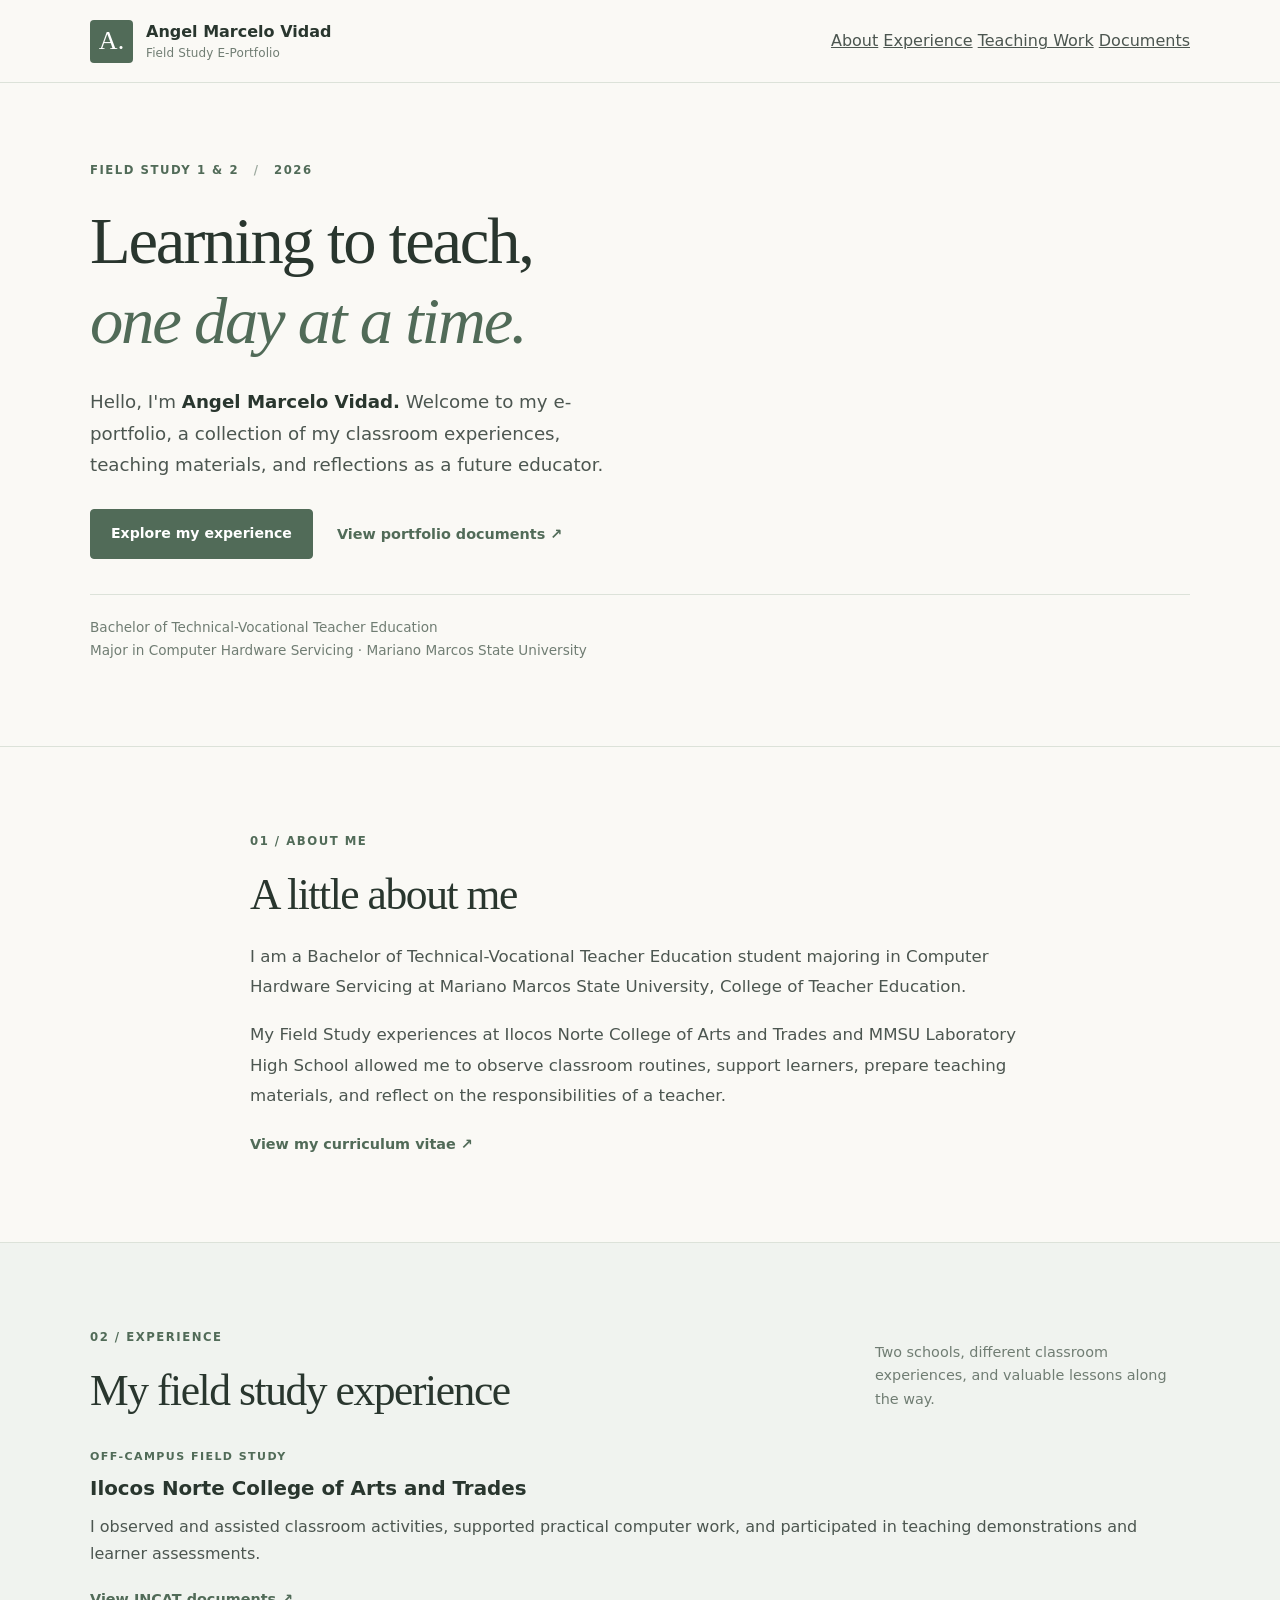
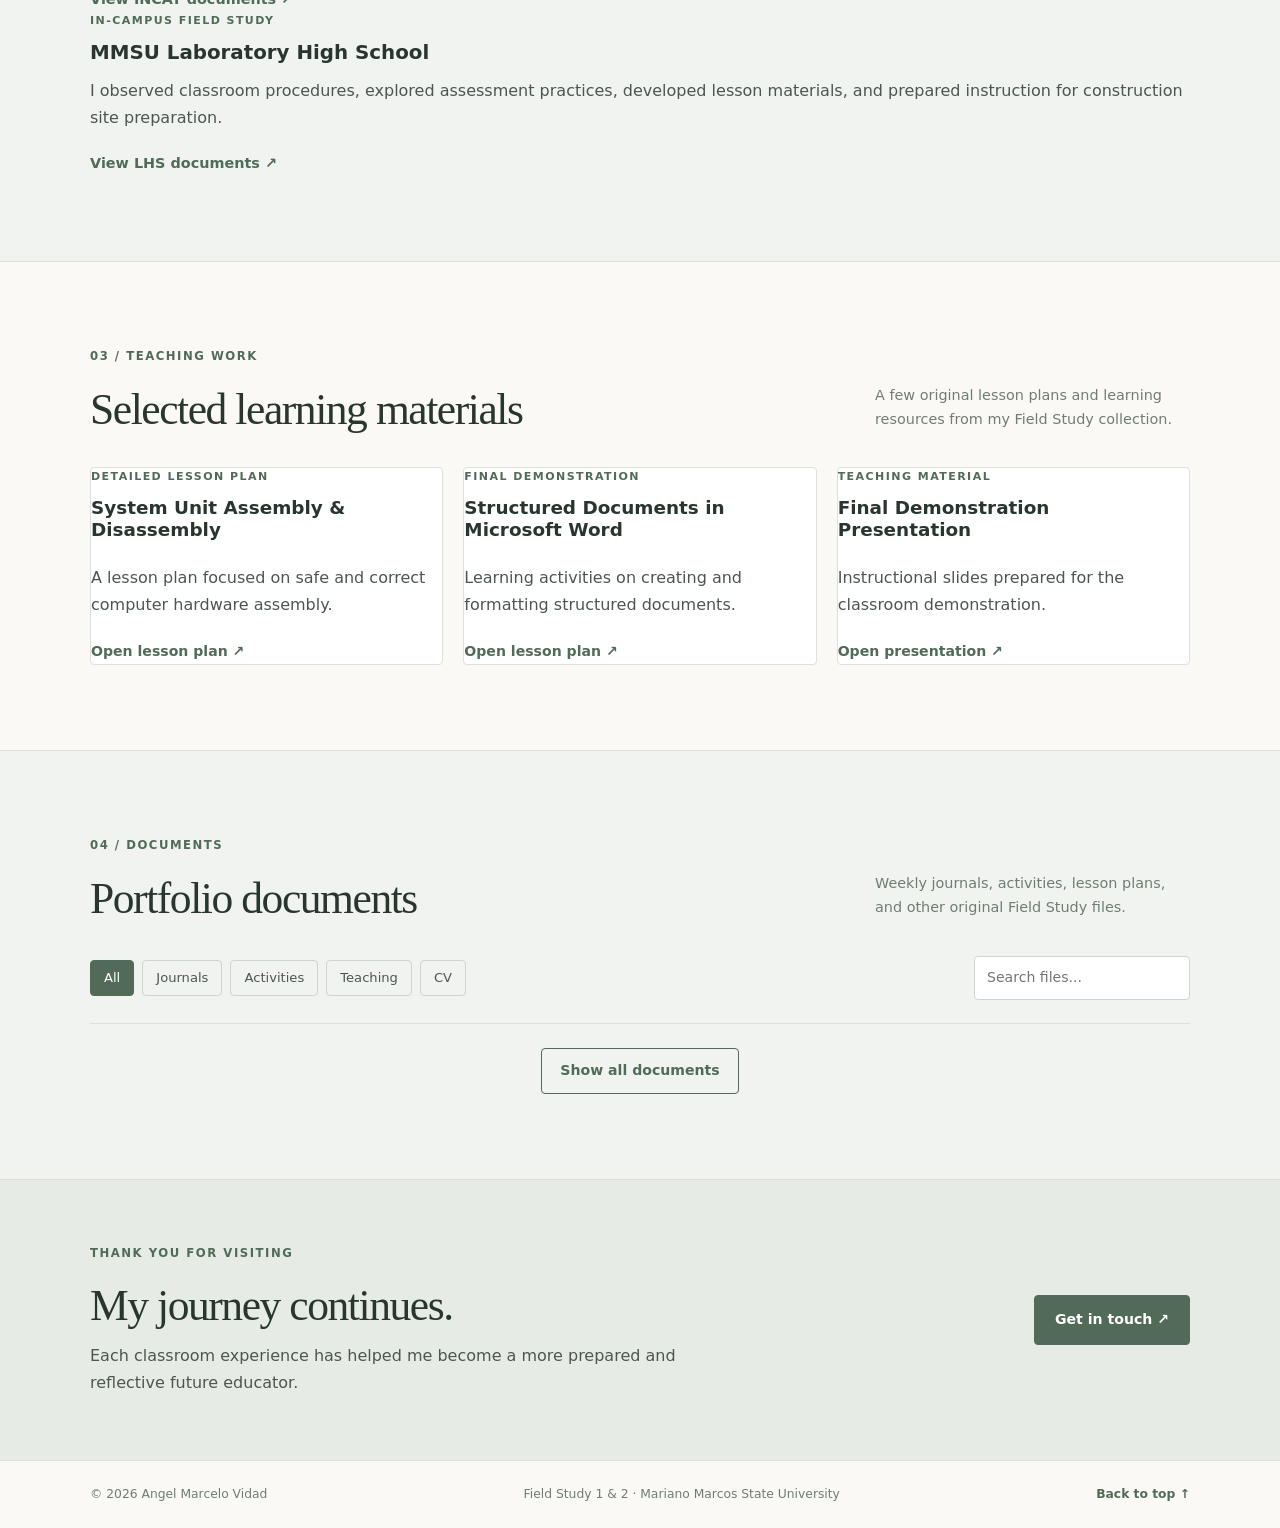
==== commit 9d751514: "Remove photos from Angel portfolio and keep a clean text-only layout" ====
--- a/index.html
+++ b/index.html
@@ -1,93 +1,106 @@
 <!doctype html>
 <html lang="en">
 <head>
-<meta charset="utf-8"><meta name="viewport" content="width=device-width,initial-scale=1">
-<meta name="theme-color" content="#faf9f5">
-<meta name="description" content="Angel Marcelo Vidad's Field Study 1 and 2 e-portfolio, featuring classroom experiences, teaching materials, original photographs and documents.">
-<meta property="og:title" content="Angel Marcelo Vidad | Field Study Portfolio">
-<meta property="og:description" content="Learning to teach, one day at a time.">
-<meta property="og:image" content="assets/incat-13.jpg">
-<title>Angel Marcelo Vidad | Field Study E-Portfolio</title>
-<link rel="stylesheet" href="styles.css"><script src="script.js" defer></script>
+  <meta charset="utf-8">
+  <meta name="viewport" content="width=device-width,initial-scale=1">
+  <meta name="theme-color" content="#faf9f6">
+  <meta name="description" content="Angel Marcelo Vidad's Field Study 1 and 2 e-portfolio: experiences, lesson plans, journals, and original documents.">
+  <meta property="og:title" content="Angel Marcelo Vidad | Field Study E-Portfolio">
+  <meta property="og:description" content="A simple portfolio of classroom experiences and teaching work.">
+  <title>Angel Marcelo Vidad | Field Study E-Portfolio</title>
+  <link rel="stylesheet" href="styles.css">
+  <script src="script.js" defer></script>
 </head>
 <body>
-<a href="#main" class="skip-link">Skip to content</a>
-<div id="readingProgress" aria-hidden="true"></div>
-<header class="site-header" id="siteHeader">
-  <div class="container header-inner">
-    <a href="#home" class="brand" aria-label="Angel Marcelo Vidad, home"><span class="brand-mark">A.</span><span class="brand-name">Angel Marcelo Vidad<small>Field Study E-Portfolio</small></span></a>
-    <nav id="siteNav" class="site-nav" aria-label="Main navigation">
-      <a href="#about">About</a><a href="#experience">Experience</a><a href="#work">Teaching Work</a><a href="#gallery">Gallery</a><a href="#library">Documents</a>
-    </nav>
-    <button id="menuToggle" type="button" class="menu-toggle" aria-label="Open menu" aria-controls="siteNav" aria-expanded="false"><span></span><span></span><span></span></button>
-  </div>
-</header>
-<main id="main">
-<section id="home" class="hero">
-  <div class="container hero-grid">
-    <div class="hero-copy">
-      <p class="eyebrow">FIELD STUDY 1 &amp; 2 <span aria-hidden="true">/</span> 2026</p>
-      <h1>Learning to teach,<br><em>one day at a time.</em></h1>
-      <p class="hero-lead">Hello, I'm <strong>Angel Marcelo Vidad.</strong> This portfolio gathers my classroom experiences, teaching materials, and reflections as a future educator.</p>
-      <div class="hero-links"><a class="button button-primary" href="#experience">Explore my experience</a><a class="text-link" href="#library">View documents ↗</a></div>
-      <p class="hero-meta">BTVTED · Computer Hardware Servicing<br>Mariano Marcos State University</p>
+  <a class="skip-link" href="#main">Skip to content</a>
+  <header class="site-header">
+    <div class="container header-inner">
+      <a class="brand" href="#home"><span class="brand-mark">A.</span><span class="brand-name">Angel Marcelo Vidad<small>Field Study E-Portfolio</small></span></a>
+      <nav class="nav" aria-label="Main navigation">
+        <a href="#about">About</a>
+        <a href="#experience">Experience</a>
+        <a href="#work">Teaching Work</a>
+        <a href="#library">Documents</a>
+      </nav>
     </div>
-    <figure class="hero-image"><img src="assets/incat-13.jpg" alt="Field Study teaching demonstration documentation at INCAT" fetchpriority="high"><figcaption>Field Study moments at INCAT</figcaption></figure>
-  </div>
-</section>
-<section id="about" class="section">
-  <div class="container narrow">
-    <p class="section-label">01 / ABOUT ME</p>
-    <h2>A little about me</h2>
-    <p>I am a Bachelor of Technical-Vocational Teacher Education student majoring in Computer Hardware Servicing at Mariano Marcos State University, College of Teacher Education.</p>
-    <p>My Field Study experiences at Ilocos Norte College of Arts and Trades and MMSU Laboratory High School allowed me to observe classroom routines, support learners, prepare teaching materials, and reflect on the responsibilities of a teacher.</p>
-    <a class="text-link" href="https://drive.google.com/file/d/1n2Dxwf81ZKYn9kp_oWRRfUBrFf5oGsor/view" target="_blank" rel="noopener noreferrer">View my curriculum vitae ↗</a>
-  </div>
-</section>
-<section id="experience" class="section section-tint">
-  <div class="container">
-    <div class="section-intro"><div><p class="section-label">02 / EXPERIENCE</p><h2>My field study experience</h2></div><p>Two schools, different classroom experiences, and valuable lessons.</p></div>
-    <div class="school-list">
-      <article class="school-item"><img src="assets/incat-09.jpg" alt="Classroom learning session at INCAT" loading="lazy"><div><p class="item-kicker">OFF-CAMPUS FIELD STUDY</p><h3>Ilocos Norte College of Arts and Trades</h3><p>Observed and assisted classroom activities, supported practical computer work, and participated in teaching demonstrations and learner assessments.</p><a href="#library" class="text-link">View INCAT files ↗</a></div></article>
-      <article class="school-item"><img src="assets/lhs-03.jpg" alt="Classroom activity at MMSU Laboratory High School" loading="lazy"><div><p class="item-kicker">IN-CAMPUS FIELD STUDY</p><h3>MMSU Laboratory High School</h3><p>Observed classroom procedures, explored assessment practices, developed lesson materials, and prepared instruction for construction site preparation.</p><a href="#library" class="text-link">View LHS files ↗</a></div></article>
-    </div>
-  </div>
-</section>
-<section id="work" class="section">
-  <div class="container">
-    <div class="section-intro"><div><p class="section-label">03 / TEACHING WORK</p><h2>Selected learning materials</h2></div><p>Some original outputs and lesson plans from my Field Study collection.</p></div>
-    <div class="work-grid">
-      <article class="work-card"><img src="assets/incat-01.jpg" alt="Computer hardware learning activity" loading="lazy"><div class="work-card-body"><p class="item-kicker">LESSON PLAN</p><h3>System Unit Assembly &amp; Disassembly</h3><a href="https://drive.google.com/file/d/19aG6a_3jd42zHAZMWcuY3wk2QD-5NcBo/view" target="_blank" rel="noopener noreferrer">View document ↗</a></div></article>
-      <article class="work-card"><img src="assets/incat-13.jpg" alt="Teaching demonstration at INCAT" loading="lazy"><div class="work-card-body"><p class="item-kicker">FINAL DEMONSTRATION</p><h3>Structured Documents in Microsoft Word</h3><a href="https://drive.google.com/file/d/1zHWP3fsgHWy35P4swrp1Ltg7K8NXxsam/view" target="_blank" rel="noopener noreferrer">View document ↗</a></div></article>
-      <article class="work-card"><img class="contain-image" src="assets/infographic-incat.png" alt="Original Field Study infographic" loading="lazy"><div class="work-card-body"><p class="item-kicker">LEARNING RESOURCE</p><h3>Field Study Infographic</h3><a href="https://drive.google.com/file/d/16vF38QxJoKgbqm_tdUt0907EZBkFwGqc/view" target="_blank" rel="noopener noreferrer">View document ↗</a></div></article>
-    </div>
-  </div>
-</section>
-<section id="gallery" class="section section-tint">
-  <div class="container">
-    <div class="section-intro"><div><p class="section-label">04 / PHOTO GALLERY</p><h2>Moments from the classroom</h2></div><p>Original photographs from my Field Study experiences.</p></div>
-    <div class="section-controls"><div class="filters" role="group" aria-label="Filter photographs"><button type="button" class="filter-chip is-active" data-photo-filter="all" aria-pressed="true">All</button><button type="button" class="filter-chip" data-photo-filter="incat" aria-pressed="false">INCAT</button><button type="button" class="filter-chip" data-photo-filter="lhs" aria-pressed="false">MMSU LHS</button></div><span id="photoCount" class="muted-count"></span></div>
-    <div id="photoGrid" class="photo-grid" aria-live="polite"></div>
-    <div class="center-action"><button type="button" class="secondary-button" id="morePhotos">Show all photos</button></div>
-  </div>
-</section>
-<section id="library" class="section">
-  <div class="container">
-    <div class="section-intro"><div><p class="section-label">05 / DOCUMENTS</p><h2>Portfolio documents</h2></div><p>Weekly journals, activities, lesson plans, and original Field Study files.</p></div>
-    <div class="document-controls">
-      <div class="filters" role="group" aria-label="Filter documents"><button type="button" class="filter-chip is-active" data-doc-filter="all" aria-pressed="true">All</button><button type="button" class="filter-chip" data-doc-filter="journals" aria-pressed="false">Journals</button><button type="button" class="filter-chip" data-doc-filter="activities" aria-pressed="false">Activities</button><button type="button" class="filter-chip" data-doc-filter="teaching" aria-pressed="false">Teaching</button><button type="button" class="filter-chip" data-doc-filter="profile" aria-pressed="false">CV</button></div>
-      <label class="search-wrap"><span class="sr-only">Search documents</span><input id="docSearch" type="search" placeholder="Search files..." autocomplete="off"></label>
-    </div>
-    <p class="muted-count doc-count" id="docCount"></p><div id="documentGrid" class="document-grid" aria-live="polite"></div>
-    <p id="noDocuments" class="empty-state" hidden>No documents match this search.</p>
-    <div class="center-action"><button type="button" class="secondary-button" id="moreDocs">Show all documents</button></div>
-  </div>
-</section>
-<section id="contact" class="end-section">
-  <div class="container end-inner"><div><p class="section-label">THANK YOU FOR VISITING</p><h2>My journey continues.</h2><p>Each classroom experience has helped me become a more thoughtful, prepared, and reflective future educator.</p></div><a class="button button-primary" href="mailto:angelmarcelovidad05@gmail.com">Get in touch ↗</a></div>
-</section>
-</main>
-<footer class="footer"><div class="container footer-inner"><span>© <span id="year">2026</span> Angel Marcelo Vidad</span><span>Field Study 1 &amp; 2 · Mariano Marcos State University</span><a href="#home">Back to top ↑</a></div></footer>
-<dialog id="lightbox" class="lightbox" aria-label="Photo viewer"><button type="button" class="lightbox-close" id="lightboxClose" aria-label="Close photo">×</button><button type="button" class="lightbox-arrow lightbox-prev" id="lightboxPrev" aria-label="Previous photo">‹</button><figure><img id="lightboxImage" alt=""><figcaption id="lightboxCaption"></figcaption></figure><button type="button" class="lightbox-arrow lightbox-next" id="lightboxNext" aria-label="Next photo">›</button></dialog>
+  </header>
+  <main id="main">
+    <section id="home" class="hero">
+      <div class="container hero-content">
+        <p class="eyebrow">FIELD STUDY 1 &amp; 2 <span aria-hidden="true">/</span> 2026</p>
+        <h1>Learning to teach,<br><em>one day at a time.</em></h1>
+        <p class="hero-lead">Hello, I'm <strong>Angel Marcelo Vidad.</strong> Welcome to my e-portfolio, a collection of my classroom experiences, teaching materials, and reflections as a future educator.</p>
+        <div class="hero-links">
+          <a class="button button-primary" href="#experience">Explore my experience</a>
+          <a class="text-link" href="#library">View portfolio documents ↗</a>
+        </div>
+        <p class="hero-meta">Bachelor of Technical-Vocational Teacher Education<br>Major in Computer Hardware Servicing · Mariano Marcos State University</p>
+      </div>
+    </section>
+    <section id="about" class="section">
+      <div class="container narrow">
+        <p class="section-label">01 / ABOUT ME</p>
+        <h2>A little about me</h2>
+        <p>I am a Bachelor of Technical-Vocational Teacher Education student majoring in Computer Hardware Servicing at Mariano Marcos State University, College of Teacher Education.</p>
+        <p>My Field Study experiences at Ilocos Norte College of Arts and Trades and MMSU Laboratory High School allowed me to observe classroom routines, support learners, prepare teaching materials, and reflect on the responsibilities of a teacher.</p>
+        <a class="text-link" href="https://drive.google.com/file/d/1n2Dxwf81ZKYn9kp_oWRRfUBrFf5oGsor/view" target="_blank" rel="noopener noreferrer">View my curriculum vitae ↗</a>
+      </div>
+    </section>
+    <section id="experience" class="section section-tint">
+      <div class="container">
+        <div class="section-intro"><div><p class="section-label">02 / EXPERIENCE</p><h2>My field study experience</h2></div><p>Two schools, different classroom experiences, and valuable lessons along the way.</p></div>
+        <div class="experience-grid">
+          <article class="experience-card">
+            <p class="item-kicker">OFF-CAMPUS FIELD STUDY</p>
+            <h3>Ilocos Norte College of Arts and Trades</h3>
+            <p>I observed and assisted classroom activities, supported practical computer work, and participated in teaching demonstrations and learner assessments.</p>
+            <a class="text-link" href="#library" data-school="INCAT">View INCAT documents ↗</a>
+          </article>
+          <article class="experience-card">
+            <p class="item-kicker">IN-CAMPUS FIELD STUDY</p>
+            <h3>MMSU Laboratory High School</h3>
+            <p>I observed classroom procedures, explored assessment practices, developed lesson materials, and prepared instruction for construction site preparation.</p>
+            <a class="text-link" href="#library" data-school="MMSU LHS">View LHS documents ↗</a>
+          </article>
+        </div>
+      </div>
+    </section>
+    <section id="work" class="section">
+      <div class="container">
+        <div class="section-intro"><div><p class="section-label">03 / TEACHING WORK</p><h2>Selected learning materials</h2></div><p>A few original lesson plans and learning resources from my Field Study collection.</p></div>
+        <div class="work-grid">
+          <article class="work-card"><p class="item-kicker">DETAILED LESSON PLAN</p><h3>System Unit Assembly &amp; Disassembly</h3><p>A lesson plan focused on safe and correct computer hardware assembly.</p><a href="https://drive.google.com/file/d/19aG6a_3jd42zHAZMWcuY3wk2QD-5NcBo/view" target="_blank" rel="noopener noreferrer">Open lesson plan ↗</a></article>
+          <article class="work-card"><p class="item-kicker">FINAL DEMONSTRATION</p><h3>Structured Documents in Microsoft Word</h3><p>Learning activities on creating and formatting structured documents.</p><a href="https://drive.google.com/file/d/1zHWP3fsgHWy35P4swrp1Ltg7K8NXxsam/view" target="_blank" rel="noopener noreferrer">Open lesson plan ↗</a></article>
+          <article class="work-card"><p class="item-kicker">TEACHING MATERIAL</p><h3>Final Demonstration Presentation</h3><p>Instructional slides prepared for the classroom demonstration.</p><a href="https://drive.google.com/file/d/1P7GwbWhbt0kKXqvEs7HXT1WUI832k-yc/view" target="_blank" rel="noopener noreferrer">Open presentation ↗</a></article>
+        </div>
+      </div>
+    </section>
+    <section id="library" class="section section-tint">
+      <div class="container">
+        <div class="section-intro"><div><p class="section-label">04 / DOCUMENTS</p><h2>Portfolio documents</h2></div><p>Weekly journals, activities, lesson plans, and other original Field Study files.</p></div>
+        <div class="document-controls">
+          <div class="filters" role="group" aria-label="Filter documents">
+            <button type="button" class="filter-chip is-active" data-doc-filter="all" aria-pressed="true">All</button>
+            <button type="button" class="filter-chip" data-doc-filter="journals" aria-pressed="false">Journals</button>
+            <button type="button" class="filter-chip" data-doc-filter="activities" aria-pressed="false">Activities</button>
+            <button type="button" class="filter-chip" data-doc-filter="teaching" aria-pressed="false">Teaching</button>
+            <button type="button" class="filter-chip" data-doc-filter="profile" aria-pressed="false">CV</button>
+          </div>
+          <label class="search-wrap"><span class="sr-only">Search documents</span><input id="docSearch" type="search" placeholder="Search files..." autocomplete="off"></label>
+        </div>
+        <p id="docCount" class="muted-count doc-count"></p>
+        <div id="documentGrid" class="document-grid" aria-live="polite"></div>
+        <p id="noDocuments" class="empty-state" hidden>No documents match this search.</p>
+        <div class="center-action"><button type="button" class="secondary-button" id="moreDocs">Show all documents</button></div>
+      </div>
+    </section>
+    <section class="end-section">
+      <div class="container end-inner">
+        <div><p class="section-label">THANK YOU FOR VISITING</p><h2>My journey continues.</h2><p>Each classroom experience has helped me become a more prepared and reflective future educator.</p></div>
+        <a class="button button-primary" href="mailto:angelmarcelovidad05@gmail.com">Get in touch ↗</a>
+      </div>
+    </section>
+  </main>
+  <footer class="footer"><div class="container footer-inner"><span>© <span id="year">2026</span> Angel Marcelo Vidad</span><span>Field Study 1 &amp; 2 · Mariano Marcos State University</span><a href="#home">Back to top ↑</a></div></footer>
 </body>
 </html>
--- a/styles.css
+++ b/styles.css
@@ -1,338 +1,114 @@
-@charset "UTF-8";
-:root{--ink:#183a33;--ink-soft:#45584d;--pine:#2c5145;--pine-deep:#1c3e35;--sage:#dce7d8;--mint:#ecf3e8;--cream:#faf7f0;--paper:#fffdf8;--sand:#f0e9dd;--peach:#f4bf9e;--coral:#cb765b;--outline:#dfdfd4;--muted:#777f72;--font-display:Georgia,"Times New Roman",serif;--font-ui:"Trebuchet MS","Segoe UI",Arial,sans-serif;--radius:22px;--shadow:0 24px 60px rgba(25,56,43,.12)}
-*,*::before,*::after{box-sizing:border-box}
-html{scroll-behavior:smooth;scroll-padding-top:96px}
-body{margin:0;background:var(--cream);color:var(--ink);font-family:var(--font-ui);font-size:16px;line-height:1.65;-webkit-font-smoothing:antialiased;overflow-x:hidden}
+/* Angel Marcelo Vidad — minimal academic e-portfolio */
+:root{--paper:#faf9f5;--white:#fff;--tint:#f0f3ef;--ink:#29362e;--body:#4c5650;--soft:#707d73;--accent:#516b58;--line:#dce2d9}
+*{box-sizing:border-box}
+html{scroll-behavior:smooth;scroll-padding-top:95px}
+body{margin:0;background:var(--paper);color:var(--body);font:16px/1.7 system-ui,-apple-system,BlinkMacSystemFont,"Segoe UI",sans-serif;-webkit-font-smoothing:antialiased}
+a{color:inherit}button,input{font:inherit}button{cursor:pointer}
+img{display:block;max-width:100%}
+h1,h2,h3,p,figure{margin-top:0}
+h1,h2,h3{color:var(--ink);line-height:1.2}
+h1,h2{font-family:Georgia,"Times New Roman",serif;font-weight:400;letter-spacing:-.033em}
+h1{font-size:clamp(2.65rem,5.2vw,4.75rem);margin-bottom:25px}
+h1 em{color:var(--accent);font-weight:400}
+h2{font-size:clamp(2rem,3.4vw,3rem);margin-bottom:21px}
+h3{font-size:1.24rem;margin-bottom:12px}
+p{margin-bottom:18px}
+.container{width:min(1100px,calc(100% - 48px));margin-inline:auto}
+.narrow{max-width:780px;margin-inline:auto}
+.sr-only,.skip-link:not(:focus){position:absolute;width:1px;height:1px;overflow:hidden;clip:rect(0,0,0,0);white-space:nowrap}
+.skip-link:focus{position:fixed;left:16px;top:12px;padding:9px 15px;background:white;z-index:100}
+#readingProgress{display:none}
+.site-header{background:var(--paper);border-bottom:1px solid var(--line);position:sticky;top:0;z-index:40}
+.header-inner{display:flex;justify-content:space-between;gap:25px;align-items:center;min-height:82px}
+.brand{display:flex;align-items:center;gap:13px;text-decoration:none;flex-shrink:0}
+.brand-mark{width:43px;height:43px;background:var(--accent);color:white;display:grid;place-items:center;border-radius:4px;font:26px Georgia,serif}
+.brand-name{color:var(--ink);font-weight:650;line-height:1.2}
+.brand-name small{display:block;color:var(--soft);font-weight:450;font-size:.75rem;letter-spacing:.01em;margin-top:5px}
+.site-nav{display:flex;align-items:center;gap:24px;white-space:nowrap}
+.site-nav a{text-decoration:none;color:var(--body);font-size:.86rem;font-weight:550}
+.site-nav a:hover,.text-link:hover,.work-card a:hover,.footer a:hover{text-decoration:underline;text-underline-offset:4px}
+.menu-toggle{display:none}
+.hero{padding:78px 0 84px}
+.hero-grid{display:grid;grid-template-columns:1.07fr .93fr;gap:66px;align-items:center}
+.eyebrow,.section-label,.item-kicker{font-size:.73rem;letter-spacing:.13em;text-transform:uppercase;font-weight:700;color:var(--accent)}
+.eyebrow{margin-bottom:20px}.eyebrow span{padding:0 9px;color:#9ca99e}
+.hero-lead{max-width:530px;font-size:1.14rem;line-height:1.75;margin-bottom:28px}
+.hero-lead strong{color:var(--ink)}
+.hero-links{display:flex;align-items:center;gap:24px;flex-wrap:wrap;margin-bottom:35px}
+.button{display:inline-flex;align-items:center;gap:10px;padding:12px 20px;text-decoration:none;font-size:.88rem;font-weight:600;border:1px solid var(--accent);border-radius:4px}
+.button-primary{background:var(--accent);color:#fff}.button-primary:hover{background:#374d3d;color:#fff}
+.text-link{display:inline-flex;align-items:center;gap:8px;color:var(--accent);font-size:.9rem;font-weight:650;text-decoration:none}
+.hero-meta{border-top:1px solid var(--line);padding-top:21px;color:var(--soft);font-size:.85rem;line-height:1.7;margin:0}
+.hero-image img{width:100%;height:440px;object-fit:cover;border-radius:5px}
+.hero-image figcaption{text-align:right;margin-top:9px;color:var(--soft);font-size:.76rem}
+.section{padding:85px 0;border-top:1px solid var(--line)}
+.section-tint{background:var(--tint)}
+.section-label{margin-bottom:16px}
+.narrow p:not(.section-label){font-size:1.04rem;line-height:1.83}
+.section-intro{display:flex;align-items:end;justify-content:space-between;gap:45px;margin-bottom:32px}
+.section-intro h2{margin:0}
+.section-intro>p{max-width:315px;font-size:.9rem;line-height:1.65;color:var(--soft);margin:0 0 4px}
+.school-list{border-top:1px solid var(--line)}
+.school-item{display:grid;grid-template-columns:320px 1fr;gap:34px;align-items:center;padding:28px 0;border-bottom:1px solid var(--line)}
+.school-item img{height:207px;width:100%;object-fit:cover;border-radius:4px}
+.school-item h3{font:400 1.62rem/1.25 Georgia,serif}
+.school-item p:not(.item-kicker){max-width:635px}
+.item-kicker{font-size:.69rem;margin-bottom:10px}
+.work-grid{display:grid;grid-template-columns:repeat(3,minmax(0,1fr));gap:20px}
+.work-card{border:1px solid var(--line);background:var(--white);border-radius:4px;overflow:hidden}
+.work-card>img{width:100%;height:183px;object-fit:cover}
+.work-card>img.contain-image{object-fit:contain;background:#f1f2ef;padding:9px}
+.work-card-body{padding:20px}
+.work-card h3{font-size:1.15rem;min-height:55px}
+.work-card a{text-decoration:none;color:var(--accent);font-weight:650;font-size:.88rem}
+.section-controls,.document-controls{display:flex;justify-content:space-between;align-items:center;flex-wrap:wrap;gap:16px;margin-bottom:23px}
+.filters{display:flex;gap:8px;flex-wrap:wrap;align-items:center}
+.filter-chip{background:transparent;border:1px solid #cbd7cc;color:var(--body);border-radius:4px;padding:6px 13px;font-size:.82rem}
+.filter-chip.is-active,.filter-chip[aria-pressed=true]{background:var(--accent);border-color:var(--accent);color:white}
+.filter-chip:focus-visible,.secondary-button:focus-visible,a:focus-visible{outline:3px solid #a1b9a6;outline-offset:3px}
+.muted-count{font-size:.81rem;color:var(--soft)}
+.photo-grid{display:grid;grid-template-columns:repeat(3,minmax(0,1fr));gap:19px}
+.photo-grid:not(.expanded) .photo-card:nth-child(n+7){display:none}
+.photo-card{display:block;border:1px solid var(--line);background:#fff;text-align:left;padding:0;border-radius:4px;overflow:hidden;color:var(--body)}
+.photo-card img{width:100%;height:216px;object-fit:cover}
+.photo-card:hover img{filter:brightness(.94)}
+.photo-overlay{display:block;padding:10px 14px;font-size:.84rem}
+.photo-overlay strong{display:block;color:var(--ink);font-weight:650}
+.photo-overlay>span{display:block;color:var(--soft);font-size:.74rem;margin-top:2px;line-height:1.45}
+.center-action{text-align:center;margin-top:24px}
+.secondary-button{background:transparent;border:1px solid var(--accent);border-radius:4px;color:var(--accent);font-weight:600;font-size:.88rem;padding:10px 18px}
+.secondary-button:hover{background:#e4eae2}
+.search-wrap input{background:white;color:var(--ink);padding:9px 12px;width:216px;border:1px solid #cbd7cc;border-radius:4px;outline-color:var(--accent);font-size:.88rem}
+.doc-count{margin:0 0 12px}
+.document-grid{border-top:1px solid var(--line)}
+.document-grid:not(.expanded) .doc-card:nth-child(n+8){display:none}
+.doc-card{display:grid;grid-template-columns:1fr auto;column-gap:24px;padding:15px 7px;border-bottom:1px solid var(--line);text-decoration:none;color:var(--body);align-items:center}
+.doc-card:hover{background:#f0f3ee}
+.doc-top{display:contents}
+.doc-top>span:first-child{grid-column:2;grid-row:1;align-self:center;justify-self:end;color:var(--accent);font-size:.76rem}
+.doc-icon{display:none}
+.doc-card h3{font-family:inherit;font-weight:650;font-size:.93rem;line-height:1.5;grid-column:1;grid-row:1;margin:0}
+.doc-card p{grid-column:1;grid-row:2;margin:2px 0 0;color:var(--soft);font-size:.83rem;line-height:1.5}
+.doc-bottom{grid-column:2;grid-row:2;align-self:end;display:flex;gap:6px;color:var(--accent);font-size:.76rem;white-space:nowrap}
+.empty-state{text-align:center;color:var(--soft);padding:30px 0}
+.end-section{background:#e6ece5;padding:64px 0;border-top:1px solid var(--line)}
+.end-inner{display:flex;align-items:center;justify-content:space-between;gap:40px}
+.end-inner h2{margin-bottom:10px}
+.end-inner p:not(.section-label){max-width:600px;margin:0}
+.end-inner .button{flex-shrink:0}
+.footer{border-top:1px solid var(--line);padding:23px 0}
+.footer-inner{display:flex;justify-content:space-between;align-items:center;gap:22px;font-size:.77rem;color:var(--soft)}
+.footer a{color:var(--accent);font-weight:600;text-decoration:none}
+.lightbox{border:0;padding:45px 50px 28px;background:#1b211c;color:#fff;width:min(990px,96vw);max-height:94vh;border-radius:4px}
+.lightbox::backdrop{background:rgba(14,22,15,.88)}
+.lightbox figure{margin:0;text-align:center}
+.lightbox img{max-height:73vh;max-width:100%;width:auto;object-fit:contain;margin:auto}
+.lightbox figcaption{font-size:.88rem;margin-top:14px;color:#d6ddd5}
+.lightbox-close,.lightbox-arrow{position:absolute;border:0;background:rgba(255,255,255,.13);color:white;border-radius:4px}
+.lightbox-close{right:12px;top:12px;font-size:25px;width:35px;height:35px}
+.lightbox-arrow{top:45%;padding:6px 12px;font-size:29px}
+.lightbox-prev{left:5px}.lightbox-next{right:5px}
 body.modal-open{overflow:hidden}
-img{max-width:100%;display:block}
-a{color:inherit;text-decoration:none}
-button,input{font:inherit}
-button{cursor:pointer}
-:focus-visible{outline:3px solid var(--coral);outline-offset:4px}
-::selection{background:var(--peach);color:var(--ink)}
-.wrap{width:min(1180px,calc(100% - 68px));margin-inline:auto}
-.sr-only{position:absolute;width:1px;height:1px;overflow:hidden;clip:rect(0,0,0,0);white-space:nowrap}
-.skip-link{position:fixed;left:20px;top:-100px;background:var(--ink);color:white;z-index:999;padding:12px 18px;border-radius:8px}
-.skip-link:focus{top:20px}
-.section-anchor{scroll-margin-top:88px}
-.reading-progress{position:fixed;top:0;left:0;height:3px;width:0;background:var(--coral);z-index:999}
-.site-header{position:sticky;top:0;z-index:100;background:rgba(250,247,240,.92);border-bottom:1px solid rgba(46,69,58,.1);backdrop-filter:blur(18px);-webkit-backdrop-filter:blur(18px);transition:box-shadow .2s}
-.site-header.scrolled{box-shadow:0 8px 28px rgba(27,61,50,.07)}
-.header-inner{min-height:83px;display:flex;align-items:center;gap:28px}
-.wordmark{display:flex;align-items:center;gap:11px;flex:none}
-.wordmark-emblem{position:relative;display:grid;place-items:center;background:var(--pine);color:#fff8eb;width:48px;height:48px;border-radius:14px 14px 14px 4px;font:italic 700 23px var(--font-display);letter-spacing:-3px;padding-right:3px}
-.wordmark-star{position:absolute;right:-7px;top:-10px;font:20px var(--font-display);color:var(--coral)}
-.wordmark-label{font-size:10px;line-height:1.35;font-weight:700;letter-spacing:.18em}
-.wordmark-label strong{font-size:14px;letter-spacing:.27em}
-.site-nav{display:flex;align-items:center;gap:29px;margin:auto}
-.site-nav a{font-size:12px;font-weight:700;letter-spacing:.025em;color:#445c4f;transition:color .2s;white-space:nowrap}
-.site-nav a:hover,.site-nav a.is-current{color:var(--coral)}
-.header-cta{border:1px solid #b5c4b6;border-radius:100px;padding:10px 17px;font-size:12px;font-weight:800;white-space:nowrap;transition:.2s}
-.header-cta span{padding-left:8px;color:var(--coral)}
-.header-cta:hover{background:var(--pine);color:white;border-color:var(--pine)}
-.menu-toggle{display:none;border:0;background:transparent;padding:12px;margin-left:auto}
-.menu-toggle span{display:block;width:22px;height:2px;background:var(--pine);margin:5px 0;transition:transform .25s,opacity .25s}
-.hero{position:relative;min-height:708px;background:radial-gradient(circle at 9% 12%,#f8e9db 0,transparent 29%),radial-gradient(circle at 89% 82%,#e4eadc 0,transparent 37%),var(--cream);padding-top:56px;overflow:hidden}
-.hero-grid{display:grid;grid-template-columns:1.08fr .92fr;gap:22px;align-items:center;min-height:565px}
-.hero-copy{position:relative;z-index:4;padding-bottom:30px}
-.eyebrow,.little-label,.section-number,.school-kicker,.featured-meta,.toolbar-count,.hero-bottom,.gallery-note,.library-summary,.quote-source,.footer-bottom{font-size:11px;line-height:1.5;font-weight:800;letter-spacing:.13em}
-.eyebrow{display:flex;align-items:center;gap:10px;color:var(--coral);margin-bottom:28px}
-.eyebrow-line{height:1px;width:28px;background:var(--coral)}
-.eyebrow-dot{font-size:17px}
-.hero-intro{font-family:var(--font-display);font-size:24px;color:var(--ink-soft);margin:0 0 11px}
-.hero-intro span{font-style:italic;color:var(--coral)}
-h1,h2,h3,h4,p{margin-top:0}
-.hero h1{font:normal 76px/.99 var(--font-display);letter-spacing:-.066em;margin:0 0 26px}
-.hero h1 em,.section-heading h2 em,.about-text h3 em,.journey-heading h3 em,.contact-inner h2 em,.highlight-title h3 em{font-weight:normal;color:var(--coral)}
-.squiggle{position:relative;white-space:nowrap}
-.squiggle::after{content:"";position:absolute;left:1%;right:1%;height:8px;bottom:-6px;border:solid var(--coral);border-width:2px 0 0;border-radius:100% 80% 0 0;transform:rotate(-3deg);opacity:.8}
-.hero-summary{max-width:495px;color:#56665a;font-size:16px;line-height:1.9;margin-bottom:30px}
-.hero-actions{display:flex;gap:12px;flex-wrap:wrap}
-.button{display:inline-flex;justify-content:center;align-items:center;gap:24px;border-radius:100px;font-size:12px;font-weight:800;letter-spacing:.025em;min-height:50px;padding:13px 22px;transition:transform .25s,background .25s,border-color .25s,color .25s}
-.button:hover{transform:translateY(-3px)}
-.button-primary{background:var(--pine);color:white;border:1px solid var(--pine)}
-.button-primary:hover{background:#1d3c32}
-.button-primary span{font-size:19px;font-weight:400}
-.button-outline{border:1px solid #b9c5bb;color:var(--ink)}
-.button-outline:hover{border-color:var(--pine);background:#eef1e8}
-.button-outline span{font-size:17px;font-weight:400}
-.hero-caption{display:flex;align-items:center;gap:11px;margin-top:34px;color:#69756a;font-size:11px;line-height:1.6}
-.hero-caption strong{color:var(--pine)}
-.hero-portrait-dot{width:25px;height:25px;border-radius:50%;background:radial-gradient(circle,#e1a67d 0 28%,#d8e6d3 29% 60%,#72977c 61%);border:4px solid white;box-shadow:0 0 0 1px #e3d6c6}
-.hero-art{height:540px;position:relative}
-.hero-stroke{position:absolute;border:2px solid #b0bca9;border-radius:48% 52% 45% 55% / 50% 46% 54% 50%;inset:14px 11px 38px 38px;transform:rotate(-11deg)}
-.hero-photo{margin:0;position:absolute;overflow:hidden;box-shadow:var(--shadow);background:#eee5d6}
-.hero-photo img{width:100%;height:100%;object-fit:cover}
-.hero-photo-main{width:78%;height:375px;top:24px;left:15%;border-radius:180px 180px 18px 18px;transform:rotate(3deg)}
-.hero-photo-main img{object-position:center 25%}
-.hero-photo-secondary{width:46%;height:243px;bottom:0;left:0;border:8px solid var(--cream);border-radius:120px 120px 12px 12px;transform:rotate(-9deg);z-index:2}
-.hero-photo-secondary img{object-position:48% center}
-.hero-label{position:absolute;z-index:3;right:-4px;bottom:20px;background:#f4d0ae;border-radius:22px 22px 22px 2px;padding:18px 20px;box-shadow:0 12px 30px #2a533322;transform:rotate(6deg);font:italic 17px/1.2 var(--font-display)}
-.hero-label strong{font-weight:700}
-.flower-icon{display:block;font:30px var(--font-display);color:var(--pine);margin-bottom:4px}
-.hero-asterisk{position:absolute;top:0;left:-15px;font-size:70px;line-height:1;color:var(--coral);transform:rotate(-13deg)}
-.hero-side-note{position:absolute;right:-39px;top:44px;writing-mode:vertical-rl;letter-spacing:.23em;font-size:9px;font-weight:800;color:#87988b}
-.hero-sparkle{position:absolute;color:var(--coral);opacity:.48;pointer-events:none}
-.hero-sparkle-a{font-size:72px;top:11%;left:3%}
-.hero-sparkle-b{font-size:46px;bottom:15%;right:2%}
-.hero-bottom{display:flex;justify-content:space-between;align-items:center;color:#809184;padding:12px 0 24px}
-.hero-bottom b{font-size:20px;margin-left:6px}
-.marquee{height:76px;overflow:hidden;display:flex;align-items:center;background:var(--pine);color:#faf5e8}
-.marquee-track{display:flex;gap:35px;white-space:nowrap;animation:slide 30s linear infinite;font:20px var(--font-display);letter-spacing:.08em}
-.marquee-track span{display:inline-flex;gap:36px;align-items:center}
-.marquee-track i{font:20px var(--font-display);color:var(--peach)}
-@keyframes slide{to{transform:translateX(-50%)}}
-.section{padding:110px 0}
-.section-heading{display:grid;grid-template-columns:195px 1fr;gap:24px;margin-bottom:51px}
-.section-number{padding-top:14px;color:var(--coral)}
-.section-heading h2{font:normal 55px/1.1 var(--font-display);letter-spacing:-.045em;margin:0 0 16px;max-width:750px}
-.section-heading p{max-width:630px;color:#6f796e;margin:0;font-size:15px}
-.about-layout{display:grid;grid-template-columns:1fr 1.08fr;gap:78px;align-items:center}
-.about-photo-frame{height:550px;position:relative;border-radius:280px 280px 22px 22px;background:#d9e5d5;padding:12px 12px 0}
-.about-photo-frame::before{content:"";position:absolute;border:2px solid #e7b6a0;border-radius:inherit;left:-20px;right:25px;top:-20px;bottom:21px;z-index:-1}
-.about-photo-frame img{width:100%;height:100%;border-radius:inherit;object-fit:cover;object-position:60% center}
-.frame-sticker{position:absolute;right:-32px;bottom:38px;background:var(--paper);border-radius:12px;box-shadow:var(--shadow);padding:13px 20px;font:italic 18px var(--font-display);transform:rotate(-7deg)}
-.frame-sticker span{color:var(--coral)}
-.little-label{color:var(--coral)}
-.about-text h3{font:normal 43px/1.14 var(--font-display);letter-spacing:-.038em;margin:17px 0 23px}
-.about-text p{font-size:15px;color:#647367;line-height:1.95;margin:0 0 17px}
-.inline-link{display:inline-flex;gap:18px;align-items:center;color:var(--pine);font-size:12px;letter-spacing:.02em;font-weight:800;border-bottom:1px solid var(--coral);padding:11px 0 7px;margin-top:5px}
-.inline-link span{font-size:19px;color:var(--coral)}
-.about-facts{margin-top:38px;border-top:1px solid var(--outline);padding-top:24px;display:grid;grid-template-columns:repeat(3,1fr);gap:10px}
-.about-facts>div{display:flex;flex-direction:column;gap:1px}
-.fact-number{font:36px var(--font-display);letter-spacing:-.05em}
-.fact-label{font-size:10px;color:#7c877b;letter-spacing:.03em}
-.highlight-strip{display:grid;grid-template-columns:1.13fr repeat(3,1fr);gap:20px;margin-top:90px;padding:30px 37px;background:#e9eee4;border:1px solid #dce7d7;border-radius:22px}
-.highlight-title h3{font:normal 27px/1.15 var(--font-display);margin:12px 0 0}
-.highlight{padding:6px 10px;border-left:1px solid #c9d5c8;display:flex;flex-direction:column}
-.highlight-icon{font:33px var(--font-display);line-height:1;color:var(--coral);margin-bottom:10px}
-.highlight strong{font:normal 19px/1.25 var(--font-display);margin-bottom:6px}
-.highlight>span:last-child{font-size:11px;color:#799081}
-.field-section{background:#eaf0e7}
-.school-grid{display:grid;grid-template-columns:repeat(2,minmax(0,1fr));gap:26px}
-.school-card{border-radius:18px;overflow:hidden;background:var(--paper);box-shadow:0 15px 46px #28402a0a}
-.school-image{height:288px;position:relative;overflow:hidden}
-.school-image img{height:100%;width:100%;object-fit:cover;transition:transform .5s}
-.school-card:hover .school-image img{transform:scale(1.04)}
-.school-number{position:absolute;left:20px;top:19px;background:rgba(255,253,248,.95);padding:8px 12px;border-radius:80px;font-size:10px;font-weight:800;letter-spacing:.07em}
-.school-body{padding:29px 32px 34px}
-.school-kicker{color:var(--coral);letter-spacing:.07em;font-size:10px}
-.school-body h3{font:normal 46px/1.15 var(--font-display);letter-spacing:-.05em;margin:10px 0 12px}
-.period{color:var(--coral)}
-.school-body p{font-size:14px;color:#647466;line-height:1.9;min-height:107px}
-.school-tags{display:flex;gap:8px;flex-wrap:wrap;margin:22px 0 28px}
-.school-tags span{border:1px solid #dce4d8;border-radius:80px;padding:5px 10px;color:#647363;background:#f5f8f2;font-size:10px}
-.school-link{font-size:12px;font-weight:800;display:flex;justify-content:space-between;border-top:1px solid var(--outline);padding-top:16px}
-.school-link span{color:var(--coral);font-size:20px}
-.journey-heading{text-align:center;margin:95px auto 37px}
-.journey-heading h3{font:normal 35px var(--font-display);margin:10px 0}
-.journey-steps{display:grid;grid-template-columns:repeat(4,minmax(0,1fr));gap:15px;position:relative}
-.journey-step{position:relative;background:#f8fbf5;border:1px solid #dae4d7;border-radius:16px;padding:23px 20px;min-height:220px}
-.journey-step>span{font-size:10px;font-weight:900;color:#9ab2a1;letter-spacing:.1em}
-.journey-symbol{font:34px var(--font-display);color:var(--coral);margin:9px 0 9px}
-.journey-step h4{font:normal 26px var(--font-display);margin:0 0 6px}
-.journey-step p{font-size:12px;color:#6d7b6c;margin:0;line-height:1.8}
-.featured-section{background:var(--cream)}
-.featured-grid{display:grid;grid-template-columns:1.17fr .83fr;grid-template-rows:1fr 1fr;gap:24px;min-height:590px}
-.featured-card{overflow:hidden;border:1px solid #e6e0d4;border-radius:18px;background:var(--paper);display:grid;grid-template-columns:42% 58%;min-height:265px}
-.featured-big{grid-row:span 2;display:flex;flex-direction:column}
-.featured-image{min-width:0;min-height:100%;background:#dde8da;overflow:hidden}
-.featured-image img{width:100%;height:100%;object-fit:cover;transition:transform .5s}
-.featured-card:hover .featured-image img{transform:scale(1.04)}
-.featured-big .featured-image{height:320px;min-height:0}
-.featured-body{position:relative;padding:24px 22px 54px}
-.featured-big .featured-body{flex:1;padding:30px 31px 65px}
-.featured-meta{display:flex;justify-content:space-between;gap:6px;font-size:9px;color:var(--coral);letter-spacing:.08em}
-.featured-body h3{font:normal 25px/1.22 var(--font-display);letter-spacing:-.023em;margin:17px 0 12px;max-width:390px}
-.featured-big .featured-body h3{font-size:31px}
-.featured-body p{font-size:12px;color:#718075;line-height:1.8;margin:0}
-.round-link{width:36px;height:36px;position:absolute;right:20px;bottom:18px;border-radius:50%;background:var(--sage);color:var(--ink);display:grid;place-items:center;font-size:20px;transition:.2s}
-.round-link:hover{background:var(--pine);color:white;transform:rotate(45deg)}
-.infographic-image img{object-fit:contain;background:#f2f1eb}
-.all-work-link{display:flex;justify-content:center;gap:28px;align-items:center;font-size:12px;font-weight:900;margin-top:36px}
-.all-work-link span{color:var(--coral);font-size:19px}
-.gallery-section{background:#f3f2e9}
-.toolbar{display:flex;justify-content:space-between;align-items:center;gap:16px;margin-bottom:23px}
-.filter-group{display:flex;align-items:center;gap:7px;flex-wrap:wrap}
-.filter-chip{border:1px solid #d6ddd3;background:transparent;border-radius:30px;color:#587063;font-size:11px;padding:9px 16px;font-weight:800;letter-spacing:.02em;transition:.2s}
-.filter-chip:hover{border-color:var(--pine);background:#e4ece2}
-.filter-chip.is-active{background:var(--pine);color:#fff;border-color:var(--pine)}
-.toolbar-count{color:#98a395;letter-spacing:.04em;white-space:nowrap}
-.photo-grid{display:grid;grid-template-columns:repeat(4,minmax(0,1fr));gap:14px}
-.photo-card{border:0;background:#dde5da;padding:0;aspect-ratio:.83;position:relative;overflow:hidden;border-radius:14px;text-align:left}
-.photo-card:nth-child(7n+1){grid-column:span 2;aspect-ratio:1.6}
-.photo-card:nth-child(11n+4){aspect-ratio:1.2}
-.photo-card img{height:100%;width:100%;object-fit:cover;transition:transform .45s,filter .45s}
-.photo-card:hover img{transform:scale(1.06);filter:brightness(.75)}
-.photo-overlay{position:absolute;inset:auto 0 0;padding:34px 15px 15px;background:linear-gradient(transparent,rgba(14,45,32,.82));display:flex;flex-direction:column;color:#fff;opacity:0;transform:translateY(10px);transition:.3s}
-.photo-card:hover .photo-overlay,.photo-card:focus-visible .photo-overlay{opacity:1;transform:none}
-.photo-overlay strong{font-size:12px}
-.photo-overlay span{font-size:10px;opacity:.8}
-.gallery-note{color:#9ba498;letter-spacing:.02em;margin:22px 0 0}
-.gallery-note span{color:var(--coral);font-size:17px;padding-right:5px}
-.reflection-section{background:var(--pine);color:#fff9ed;overflow:hidden}
-.reflection-inner{text-align:center;position:relative;padding:94px 22px 93px}
-.reflection-inner .little-label{color:#eab58c}
-.reflection-inner blockquote{font:italic normal 40px/1.38 var(--font-display);max-width:810px;margin:18px auto 23px;letter-spacing:-.015em}
-.quote-source{color:#cbdace;font-size:10px}
-.quote-source span{color:#ecc096;padding-left:14px}
-.reflection-ornament{font:180px var(--font-display);position:absolute;top:-55px;left:-45px;color:#598171;opacity:.35;line-height:1}
-.library-section{background:var(--cream)}
-.library-tools{display:flex;justify-content:space-between;gap:16px;align-items:center;flex-wrap:wrap}
-.search-field{border:1px solid #dae0d3;border-radius:100px;background:#fff;display:flex;align-items:center;gap:6px;padding:8px 16px;color:#799080;min-width:230px}
-.search-field>span{font-size:20px}
-.search-field input{border:0;outline:0;min-width:0;background:transparent;color:var(--ink);font-size:12px;width:100%}
-.search-field:focus-within{border-color:#719c7a;box-shadow:0 0 0 2px #dfeadf}
-.library-summary{display:flex;justify-content:space-between;gap:15px;border-bottom:1px solid #d6dcd0;padding:26px 0 18px;margin-bottom:20px;color:#87968a;letter-spacing:.03em}
-.document-grid{display:grid;grid-template-columns:repeat(3,minmax(0,1fr));gap:15px}
-.doc-card{display:flex;flex-direction:column;border:1px solid #e2e4d9;background:#fffdf9;border-radius:15px;padding:20px;min-height:175px;transition:box-shadow .25s,transform .25s,border-color .25s}
-.doc-card:hover{border-color:#abc0ac;box-shadow:0 15px 35px #244e3714;transform:translateY(-3px)}
-.doc-top{display:flex;justify-content:space-between;align-items:center;color:var(--coral);font-size:9px;font-weight:900;letter-spacing:.07em}
-.doc-icon{border:1px solid #f0ded1;background:#fff3e8;border-radius:8px;display:grid;place-items:center;width:34px;height:34px;color:#b45b3a;font-size:10px;font-weight:900;letter-spacing:-.04em}
-.doc-card h3{font:normal 20px/1.25 var(--font-display);letter-spacing:-.01em;margin:16px 0 8px}
-.doc-card p{font-size:11px;color:#758177;margin:0 0 14px}
-.doc-bottom{display:flex;justify-content:space-between;align-items:center;gap:8px;margin-top:auto;font-size:10px;font-weight:800;color:var(--pine)}
-.doc-bottom span:last-child{font-size:19px;color:var(--coral)}
-.empty-state{padding:34px;text-align:center;color:#8d988c}
-.contact-section{background:#e9d4be;position:relative;overflow:hidden}
-.contact-section::after{content:"";position:absolute;right:-130px;bottom:-250px;width:500px;height:500px;border-radius:50%;border:55px solid rgba(255,250,239,.25);pointer-events:none}
-.contact-inner{padding:90px 0 100px;display:flex;justify-content:space-between;align-items:end;gap:30px;position:relative}
-.contact-inner>div:first-of-type:not(.contact-decoration){max-width:750px}
-.contact-inner h2{font:normal 60px/1.06 var(--font-display);letter-spacing:-.045em;margin:15px 0 19px;max-width:720px}
-.contact-inner h2 em{color:var(--pine)}
-.contact-inner p{max-width:560px;color:#57695c;font-size:14px;line-height:1.9;margin:0}
-.contact-decoration{position:absolute;top:-75px;right:9%;color:#deaa87;font-size:180px;line-height:1;opacity:.5}
-.contact-actions{display:flex;align-items:center;flex-direction:column;gap:16px;z-index:1}
-.button-light{background:var(--pine);color:#fff;min-width:158px}
-.contact-text-link{font-size:12px;font-weight:800;border-bottom:1px solid var(--pine);padding-bottom:4px}
-.site-footer{background:var(--pine-deep);color:#e3eee5;padding:37px 0 18px}
-.footer-inner{display:flex;align-items:center;gap:28px;padding-bottom:31px}
-.footer-logo{font:italic 37px var(--font-display);letter-spacing:-.08em}
-.footer-logo span{font-size:17px;color:#e7b892;vertical-align:top;padding-left:4px}
-.footer-inner p{font-size:12px;color:#aec5b8;line-height:1.8;margin:0}
-.back-top{margin-left:auto;font-size:11px;letter-spacing:.1em;font-weight:800}
-.footer-bottom{display:flex;justify-content:space-between;gap:12px;border-top:1px solid #3c5c51;padding-top:16px;color:#9cb8ab;font-weight:500;letter-spacing:.02em;text-transform:none}
-.lightbox{border:none;padding:0;max-width:min(1020px,96vw);max-height:95vh;overflow:visible;background:transparent;color:white}
-.lightbox::backdrop{background:rgba(12,29,23,.94);backdrop-filter:blur(7px)}
-.lightbox figure{margin:0;display:flex;align-items:center;flex-direction:column;max-height:94vh}
-.lightbox img{max-height:81vh;max-width:91vw;object-fit:contain;border-radius:8px;box-shadow:0 20px 80px #0009}
-.lightbox figcaption{text-align:center;padding:14px 10px 0;font-size:13px;color:#d2dfd1}
-.lightbox-close,.lightbox-arrow{position:fixed;color:#fff;border:1px solid #ffffff55;background:#193b30b8;display:grid;place-items:center;border-radius:50%;z-index:1000}
-.lightbox-close{width:42px;height:42px;top:18px;right:18px;font-size:25px}
-.lightbox-arrow{width:48px;height:48px;top:50%;transform:translateY(-50%);font-size:22px}
-.lightbox-prev{left:16px}.lightbox-next{right:16px}
-.lightbox-close:hover,.lightbox-arrow:hover{background:#4d715e}
-@media(max-width:1100px){
-  .site-nav{gap:17px}.header-inner{gap:18px}.header-cta{display:none}
-  .hero h1{font-size:65px}.hero-grid{grid-template-columns:1fr 1fr}
-  .about-layout{gap:45px}
-  .section-heading{grid-template-columns:155px 1fr}
-  .featured-card{grid-template-columns:40% 60%}
-}
-@media(max-width:840px){
-  .wrap{width:min(700px,calc(100% - 44px))}
-  .menu-toggle{display:block}
-  .header-inner{min-height:72px}
-  .site-nav{display:none;position:absolute;top:71px;left:0;right:0;z-index:99;background:#fffcf7;border-bottom:1px solid #dedfd2;padding:18px 24px 28px;flex-direction:column;gap:0;align-items:stretch;box-shadow:0 15px 25px #183c2d12}
-  .site-nav.open{display:flex}
-  .site-nav a{padding:14px 0;font-size:14px;border-bottom:1px solid #eff0e7}
-  .menu-toggle[aria-expanded="true"] span:nth-child(1){transform:translateY(7px) rotate(45deg)}
-  .menu-toggle[aria-expanded="true"] span:nth-child(2){opacity:0}
-  .menu-toggle[aria-expanded="true"] span:nth-child(3){transform:translateY(-7px) rotate(-45deg)}
-  .hero{padding-top:35px}
-  .hero-grid{grid-template-columns:1fr;gap:20px}
-  .hero h1{font-size:clamp(55px,9vw,74px)}
-  .hero-art{height:510px;width:min(510px,100%);margin:0 auto}
-  .hero-copy{padding-bottom:0}
-  .hero-bottom{margin-top:25px}
-  .section{padding:82px 0}
-  .section-heading{grid-template-columns:1fr;gap:12px;margin-bottom:33px}
-  .section-heading h2{font-size:clamp(38px,6vw,53px)}
-  .section-number{padding-top:0}
-  .about-layout{grid-template-columns:1fr;gap:48px}
-  .about-photo-frame{max-width:480px;height:500px;margin:auto;width:90%}
-  .highlight-strip{grid-template-columns:repeat(3,1fr)}
-  .highlight-title{grid-column:span 3}
-  .journey-steps{grid-template-columns:repeat(2,1fr)}
-  .featured-grid{grid-template-columns:1fr 1fr;grid-template-rows:auto}
-  .featured-card{grid-column:span 1;display:flex;flex-direction:column}
-  .featured-big{grid-column:span 2;grid-row:auto;display:grid;grid-template-columns:45% 55%}
-  .featured-big .featured-image{height:auto;min-height:320px}
-  .featured-card:not(.featured-big) .featured-image{height:200px}
-  .photo-grid{grid-template-columns:repeat(3,1fr)}
-  .document-grid{grid-template-columns:repeat(2,1fr)}
-  .reflection-inner blockquote{font-size:32px}
-  .contact-inner{align-items:start;flex-direction:column}
-  .contact-actions{flex-direction:row}
-}
-@media(max-width:560px){
-  .wrap{width:calc(100% - 36px)}
-  .wordmark-emblem{width:42px;height:42px}
-  .wordmark-label{font-size:9px}
-  .wordmark-label strong{font-size:12px}
-  .hero{padding-top:28px}
-  .hero-intro{font-size:20px}
-  .eyebrow{font-size:9px;flex-wrap:wrap;margin-bottom:19px}
-  .hero h1{font-size:clamp(48px,12.5vw,66px);line-height:1.03;letter-spacing:-.065em}
-  .hero-summary{font-size:14px}
-  .hero-actions{gap:10px}
-  .button{min-height:46px;padding:11px 17px;gap:13px;font-size:11px}
-  .hero-art{height:385px;margin-top:10px}
-  .hero-photo-main{height:286px;top:20px;left:15%}
-  .hero-photo-secondary{height:185px;bottom:8px}
-  .hero-label{right:-7px;bottom:7px;font-size:13px;padding:12px}
-  .flower-icon{font-size:24px}
-  .hero-asterisk{font-size:50px}
-  .hero-side-note{display:none}
-  .hero-bottom{font-size:9px}
-  .marquee{height:56px}.marquee-track{font-size:16px;gap:20px}.marquee-track span{gap:20px}
-  .section{padding:65px 0}
-  .section-heading h2{font-size:39px}
-  .section-heading p{font-size:13px}
-  .about-photo-frame{height:380px}
-  .frame-sticker{font-size:13px;right:-13px}
-  .about-text h3{font-size:37px}
-  .about-facts{margin-top:25px}
-  .fact-number{font-size:28px}
-  .fact-label{font-size:9px}
-  .highlight-strip{grid-template-columns:1fr;gap:15px;padding:24px;margin-top:45px}
-  .highlight-title{grid-column:1}
-  .highlight{padding:0 0 0 18px}
-  .school-grid{grid-template-columns:1fr}
-  .school-image{height:250px}
-  .school-body{padding:24px}
-  .school-body p{min-height:0}
-  .journey-heading{margin-top:60px}
-  .journey-heading h3{font-size:30px}
-  .journey-step{min-height:0;padding:18px 14px}
-  .journey-step h4{font-size:23px}
-  .featured-grid{grid-template-columns:1fr}
-  .featured-card,.featured-big{grid-column:1;display:flex;flex-direction:column}
-  .featured-big .featured-image,.featured-card:not(.featured-big) .featured-image{height:225px;min-height:0}
-  .featured-card .featured-body,.featured-big .featured-body{padding:23px 20px 55px}
-  .featured-body h3,.featured-big .featured-body h3{font-size:25px}
-  .toolbar{align-items:start;flex-direction:column}
-  .filter-chip{padding:8px 12px;font-size:10px}
-  .photo-grid{grid-template-columns:repeat(2,1fr);gap:9px}
-  .photo-card:nth-child(7n+1){grid-column:span 2}
-  .photo-card:nth-child(11n+4){aspect-ratio:.83}
-  .photo-overlay{opacity:1;transform:none;padding:25px 9px 9px}
-  .photo-overlay strong{font-size:10px}
-  .photo-overlay span{font-size:9px}
-  .reflection-inner{padding:70px 8px}
-  .reflection-inner blockquote{font-size:27px}
-  .library-tools{align-items:stretch}
-  .library-tools .filter-group{width:100%}
-  .search-field{width:100%}
-  .document-grid{grid-template-columns:1fr}
-  .library-summary{font-size:9px}
-  .contact-inner{padding:67px 0}
-  .contact-inner h2{font-size:44px}
-  .footer-inner{align-items:start;flex-wrap:wrap}
-  .back-top{margin-left:0;width:100%}
-  .footer-bottom{flex-direction:column}
-  .lightbox-arrow{width:35px;height:35px;top:auto;bottom:18px}
-  .lightbox-prev{left:calc(50% - 55px)}.lightbox-next{right:calc(50% - 55px)}
-  .lightbox-close{right:8px;top:8px}
-}
-@media(prefers-reduced-motion:reduce){html{scroll-behavior:auto}*,*::before,*::after{animation-duration:.01ms!important;scroll-behavior:auto!important;transition-duration:.01ms!important}}
+@media(max-width:920px){.header-inner{flex-wrap:wrap;padding:15px 0;gap:14px}.site-nav{width:100%;overflow-x:auto;gap:20px;padding-bottom:4px}.hero{padding:60px 0}.hero-grid{gap:32px}.hero-image img{height:360px}.school-item{grid-template-columns:260px 1fr}.section{padding:68px 0}}
+@media(max-width:650px){.container{width:min(1100px,calc(100% - 32px))}.hero-grid{grid-template-columns:1fr;gap:30px}.hero{padding:45px 0 54px}.hero-image img{height:290px}.hero-lead{font-size:1.02rem}.section{padding:55px 0}.section-intro{display:block}.section-intro>p{max-width:none;margin-top:13px}.school-item{grid-template-columns:1fr;gap:15px}.school-item img{height:210px}.work-grid{grid-template-columns:1fr;gap:15px}.work-card{display:grid;grid-template-columns:128px 1fr}.work-card>img{height:100%;min-height:140px}.work-card-body{padding:16px}.work-card h3{font-size:1.02rem;min-height:0}.photo-grid{grid-template-columns:repeat(2,minmax(0,1fr));gap:11px}.photo-card img{height:141px}.photo-overlay{padding:9px}.photo-overlay>span{font-size:.69rem}.doc-card{grid-template-columns:minmax(0,1fr) 80px}.doc-bottom>span:first-child{display:none}.end-inner{display:block}.end-inner .button{margin-top:23px}.footer-inner{align-items:start;flex-direction:column;gap:7px}.lightbox{padding:50px 15px 25px}.lightbox-arrow{top:auto;bottom:5px}.lightbox img{max-height:65vh}.search-wrap input{width:min(100%,330px)}}
+@media(prefers-reduced-motion:reduce){html{scroll-behavior:auto}*,*:before,*:after{transition-duration:0s!important;animation-duration:0s!important}}
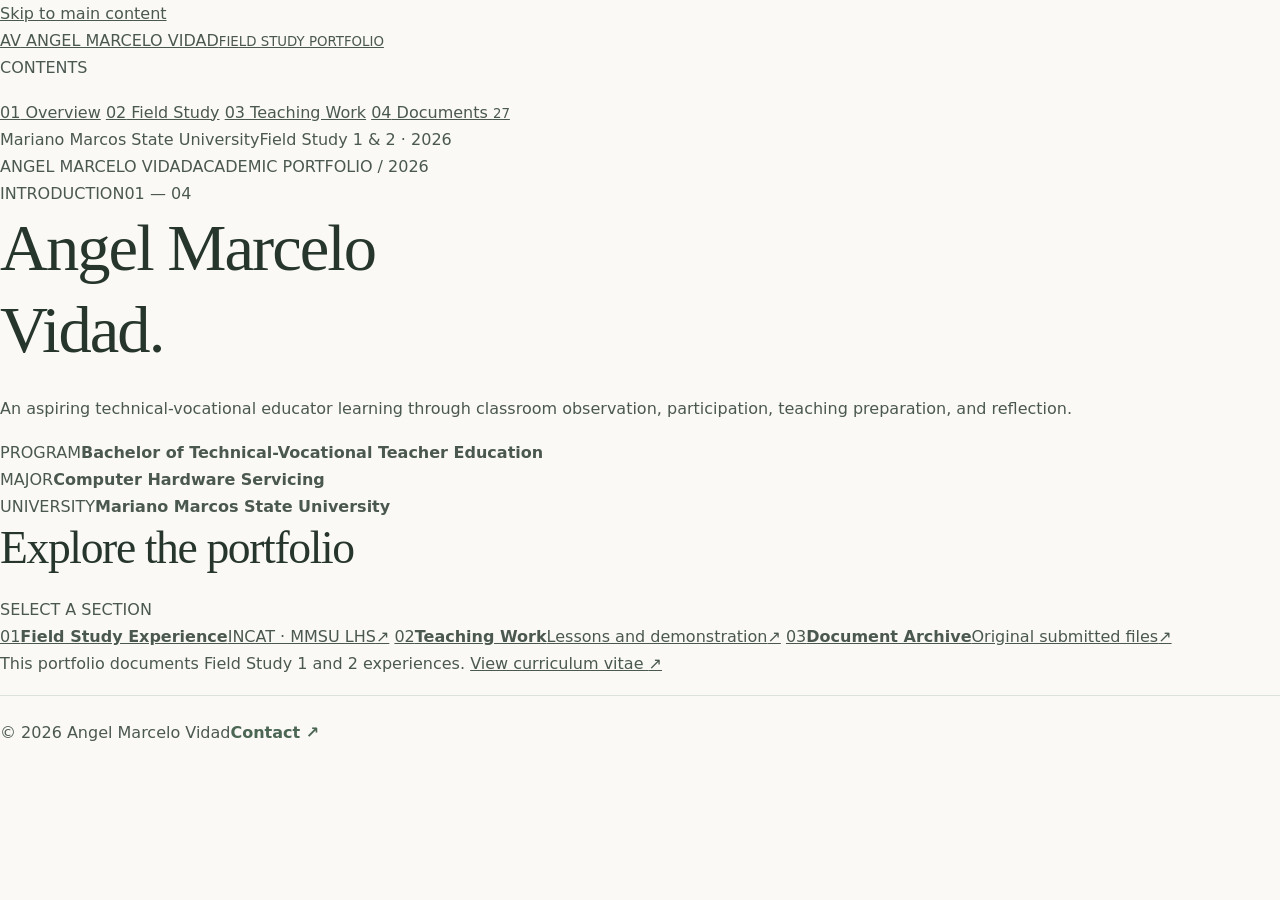
==== commit a7112179: "Rebuild Angel portfolio from scratch with editorial sidebar and separate sections" ====
--- a/index.html
+++ b/index.html
@@ -2,105 +2,103 @@
 <html lang="en">
 <head>
   <meta charset="utf-8">
-  <meta name="viewport" content="width=device-width,initial-scale=1">
-  <meta name="theme-color" content="#faf9f6">
-  <meta name="description" content="Angel Marcelo Vidad's Field Study 1 and 2 e-portfolio: experiences, lesson plans, journals, and original documents.">
-  <meta property="og:title" content="Angel Marcelo Vidad | Field Study E-Portfolio">
-  <meta property="og:description" content="A simple portfolio of classroom experiences and teaching work.">
-  <title>Angel Marcelo Vidad | Field Study E-Portfolio</title>
+  <meta name="viewport" content="width=device-width, initial-scale=1">
+  <meta name="theme-color" content="#171b27">
+  <meta name="description" content="The Field Study portfolio of Angel Marcelo Vidad, presenting school placements, teaching work, and original academic documents.">
+  <meta property="og:title" content="Angel Marcelo Vidad — Field Study Portfolio">
+  <meta property="og:description" content="Field Study experience, teaching outputs, and submitted documents.">
+  <meta property="og:type" content="website">
+  <title>Angel Marcelo Vidad — Field Study Portfolio</title>
   <link rel="stylesheet" href="styles.css">
   <script src="script.js" defer></script>
 </head>
 <body>
-  <a class="skip-link" href="#main">Skip to content</a>
-  <header class="site-header">
-    <div class="container header-inner">
-      <a class="brand" href="#home"><span class="brand-mark">A.</span><span class="brand-name">Angel Marcelo Vidad<small>Field Study E-Portfolio</small></span></a>
-      <nav class="nav" aria-label="Main navigation">
-        <a href="#about">About</a>
-        <a href="#experience">Experience</a>
-        <a href="#work">Teaching Work</a>
-        <a href="#library">Documents</a>
+  <a class="skip" href="#main">Skip to main content</a>
+  <div class="layout">
+    <aside class="sidebar">
+      <a href="#overview" class="identity" aria-label="Angel Marcelo Vidad — Overview">
+        <span class="identity-initials" aria-hidden="true">AV</span>
+        <span class="identity-caption">ANGEL MARCELO VIDAD<small>FIELD STUDY PORTFOLIO</small></span>
+      </a>
+      <p class="nav-caption">CONTENTS</p>
+      <nav class="navigation" aria-label="Portfolio sections">
+        <a href="#overview" data-page-link="overview"><span>01</span> Overview</a>
+        <a href="#field-study" data-page-link="field-study"><span>02</span> Field Study</a>
+        <a href="#teaching" data-page-link="teaching"><span>03</span> Teaching Work</a>
+        <a href="#archive" data-page-link="archive"><span>04</span> Documents <small>27</small></a>
       </nav>
+      <div class="sidebar-footer"><span>Mariano Marcos State University</span><span>Field Study 1 &amp; 2 · 2026</span></div>
+    </aside>
+
+    <div class="workspace">
+      <div class="workspace-top"><span>ANGEL MARCELO VIDAD</span><span>ACADEMIC PORTFOLIO / 2026</span></div>
+      <main id="main" tabindex="-1">
+        <section class="page" id="overview" data-page-view="overview" aria-labelledby="overviewTitle">
+          <div class="page-meta"><span>INTRODUCTION</span><span>01 — 04</span></div>
+          <h1 class="name-heading" id="overviewTitle">Angel Marcelo<br>Vidad<span class="period">.</span></h1>
+          <p class="intro-copy">An aspiring technical-vocational educator learning through classroom observation, participation, teaching preparation, and reflection.</p>
+          <div class="facts">
+            <div><span>PROGRAM</span><strong>Bachelor of Technical-Vocational Teacher Education</strong></div>
+            <div><span>MAJOR</span><strong>Computer Hardware Servicing</strong></div>
+            <div><span>UNIVERSITY</span><strong>Mariano Marcos State University</strong></div>
+          </div>
+          <div class="section-bar"><h2>Explore the portfolio</h2><span>SELECT A SECTION</span></div>
+          <div class="index-list">
+            <a href="#field-study"><span class="index-no">01</span><strong>Field Study Experience</strong><span class="index-detail">INCAT · MMSU LHS</span><span class="index-arrow" aria-hidden="true">↗</span></a>
+            <a href="#teaching"><span class="index-no">02</span><strong>Teaching Work</strong><span class="index-detail">Lessons and demonstration</span><span class="index-arrow" aria-hidden="true">↗</span></a>
+            <a href="#archive"><span class="index-no">03</span><strong>Document Archive</strong><span class="index-detail">Original submitted files</span><span class="index-arrow" aria-hidden="true">↗</span></a>
+          </div>
+          <p class="quiet-note">This portfolio documents Field Study 1 and 2 experiences. <a href="https://drive.google.com/file/d/1n2Dxwf81ZKYn9kp_oWRRfUBrFf5oGsor/view" target="_blank" rel="noopener noreferrer">View curriculum vitae <span aria-hidden="true">↗</span></a></p>
+        </section>
+
+        <section class="page" id="field-study" data-page-view="field-study" aria-labelledby="fieldTitle" hidden>
+          <div class="page-meta"><span>FIELD STUDY</span><span>02 — 04</span></div>
+          <h1 class="page-heading" id="fieldTitle">Learning in<br>real classrooms.</h1>
+          <p class="page-intro">My experiences in two school environments helped me understand instruction, classroom routines, and how teachers respond to different learner needs.</p>
+          <div class="ruled-label">SCHOOL PLACEMENTS <span>02</span></div>
+          <article class="placement">
+            <div class="placement-no">01</div>
+            <div><p class="overline">OFF-CAMPUS FIELD STUDY</p><h2>Ilocos Norte College<br>of Arts and Trades</h2><p>At INCAT, I observed and assisted classroom activities, supported hands-on computer tasks, and participated in lesson preparation, teaching demonstrations, and assessments.</p><button type="button" class="inline-action" data-open-school="INCAT">Browse INCAT files <span aria-hidden="true">↗</span></button></div>
+            <span class="placement-short">INCAT</span>
+          </article>
+          <article class="placement">
+            <div class="placement-no">02</div>
+            <div><p class="overline">IN-CAMPUS FIELD STUDY</p><h2>MMSU Laboratory<br>High School</h2><p>At MMSU Laboratory High School, I observed classroom procedures and assessment practices, developed lesson materials, and prepared instruction on construction site preparation.</p><button type="button" class="inline-action" data-open-school="MMSU LHS">Browse LHS files <span aria-hidden="true">↗</span></button></div>
+            <span class="placement-short">LHS</span>
+          </article>
+          <div class="page-next"><span>NEXT SECTION</span><a href="#teaching">Teaching Work <span aria-hidden="true">↗</span></a></div>
+        </section>
+
+        <section class="page" id="teaching" data-page-view="teaching" aria-labelledby="teachingTitle" hidden>
+          <div class="page-meta"><span>TEACHING WORK</span><span>03 — 04</span></div>
+          <h1 class="page-heading" id="teachingTitle">Prepared for<br>the classroom.</h1>
+          <p class="page-intro">Selected lesson plans and instructional materials from my Field Study submissions.</p>
+          <div class="ruled-label">SELECTED OUTPUTS <span>03</span></div>
+          <div class="outputs">
+            <article class="output"><div class="output-no">01</div><div><p class="overline">DETAILED LESSON PLAN</p><h2>System Unit Assembly &amp; Disassembly</h2><p>Procedures and safety practices for assembling and disassembling computer hardware.</p><a href="https://drive.google.com/file/d/19aG6a_3jd42zHAZMWcuY3wk2QD-5NcBo/view" target="_blank" rel="noopener noreferrer">Open lesson plan <span aria-hidden="true">↗</span></a></div></article>
+            <article class="output"><div class="output-no">02</div><div><p class="overline">FINAL DEMONSTRATION LESSON PLAN</p><h2>Structured Documents in Microsoft Word</h2><p>Creating and properly formatting structured documents through guided activities.</p><a href="https://drive.google.com/file/d/1zHWP3fsgHWy35P4swrp1Ltg7K8NXxsam/view" target="_blank" rel="noopener noreferrer">Open lesson plan <span aria-hidden="true">↗</span></a></div></article>
+            <article class="output"><div class="output-no">03</div><div><p class="overline">TEACHING PRESENTATION</p><h2>Final Demonstration Presentation</h2><p>Original teaching slides prepared for a classroom demonstration.</p><a href="https://drive.google.com/file/d/1P7GwbWhbt0kKXqvEs7HXT1WUI832k-yc/view" target="_blank" rel="noopener noreferrer">Open presentation <span aria-hidden="true">↗</span></a></div></article>
+          </div>
+          <div class="page-next"><span>NEXT SECTION</span><a href="#archive">Document Archive <span aria-hidden="true">↗</span></a></div>
+        </section>
+
+        <section class="page" id="archive" data-page-view="archive" aria-labelledby="archiveTitle" hidden>
+          <div class="page-meta"><span>DOCUMENT LIBRARY</span><span>04 — 04</span></div>
+          <h1 class="page-heading" id="archiveTitle">The document<br>archive.</h1>
+          <p class="page-intro">Original Field Study journals, activities, teaching materials, and curriculum vitae. Each entry opens its corresponding file.</p>
+          <div class="archive-controls">
+            <label class="search-area"><span>SEARCH FILES</span><input type="search" id="docSearch" placeholder="Type a title or keyword..." autocomplete="off"></label>
+            <label class="select-area"><span>CATEGORY</span><select id="categoryFilter"><option value="all">All documents</option><option value="journals">Weekly journals</option><option value="activities">FS activities</option><option value="teaching">Teaching files</option><option value="profile">Curriculum vitae</option></select></label>
+            <label class="select-area"><span>SCHOOL</span><select id="schoolFilter"><option value="all">All placements</option><option value="INCAT">INCAT</option><option value="MMSU LHS">MMSU LHS</option><option value="DEMO">Teaching demo</option><option value="CV">Profile</option></select></label>
+          </div>
+          <div class="archive-list-top"><span id="docCount">27 files</span><span>CLICK TO OPEN ORIGINAL ↗</span></div>
+          <div id="documentList" class="document-list" aria-live="polite"></div>
+          <p id="noDocuments" class="no-results" hidden>No matching documents. Try a different search or filter.</p>
+          <div class="page-next"><span>END OF PORTFOLIO</span><a href="#overview">Return to Overview <span aria-hidden="true">↗</span></a></div>
+        </section>
+      </main>
+      <footer class="footer"><span>© <span id="year">2026</span> Angel Marcelo Vidad</span><a href="mailto:angelmarcelovidad05@gmail.com">Contact ↗</a></footer>
     </div>
-  </header>
-  <main id="main">
-    <section id="home" class="hero">
-      <div class="container hero-content">
-        <p class="eyebrow">FIELD STUDY 1 &amp; 2 <span aria-hidden="true">/</span> 2026</p>
-        <h1>Learning to teach,<br><em>one day at a time.</em></h1>
-        <p class="hero-lead">Hello, I'm <strong>Angel Marcelo Vidad.</strong> Welcome to my e-portfolio, a collection of my classroom experiences, teaching materials, and reflections as a future educator.</p>
-        <div class="hero-links">
-          <a class="button button-primary" href="#experience">Explore my experience</a>
-          <a class="text-link" href="#library">View portfolio documents ↗</a>
-        </div>
-        <p class="hero-meta">Bachelor of Technical-Vocational Teacher Education<br>Major in Computer Hardware Servicing · Mariano Marcos State University</p>
-      </div>
-    </section>
-    <section id="about" class="section">
-      <div class="container narrow">
-        <p class="section-label">01 / ABOUT ME</p>
-        <h2>A little about me</h2>
-        <p>I am a Bachelor of Technical-Vocational Teacher Education student majoring in Computer Hardware Servicing at Mariano Marcos State University, College of Teacher Education.</p>
-        <p>My Field Study experiences at Ilocos Norte College of Arts and Trades and MMSU Laboratory High School allowed me to observe classroom routines, support learners, prepare teaching materials, and reflect on the responsibilities of a teacher.</p>
-        <a class="text-link" href="https://drive.google.com/file/d/1n2Dxwf81ZKYn9kp_oWRRfUBrFf5oGsor/view" target="_blank" rel="noopener noreferrer">View my curriculum vitae ↗</a>
-      </div>
-    </section>
-    <section id="experience" class="section section-tint">
-      <div class="container">
-        <div class="section-intro"><div><p class="section-label">02 / EXPERIENCE</p><h2>My field study experience</h2></div><p>Two schools, different classroom experiences, and valuable lessons along the way.</p></div>
-        <div class="experience-grid">
-          <article class="experience-card">
-            <p class="item-kicker">OFF-CAMPUS FIELD STUDY</p>
-            <h3>Ilocos Norte College of Arts and Trades</h3>
-            <p>I observed and assisted classroom activities, supported practical computer work, and participated in teaching demonstrations and learner assessments.</p>
-            <a class="text-link" href="#library" data-school="INCAT">View INCAT documents ↗</a>
-          </article>
-          <article class="experience-card">
-            <p class="item-kicker">IN-CAMPUS FIELD STUDY</p>
-            <h3>MMSU Laboratory High School</h3>
-            <p>I observed classroom procedures, explored assessment practices, developed lesson materials, and prepared instruction for construction site preparation.</p>
-            <a class="text-link" href="#library" data-school="MMSU LHS">View LHS documents ↗</a>
-          </article>
-        </div>
-      </div>
-    </section>
-    <section id="work" class="section">
-      <div class="container">
-        <div class="section-intro"><div><p class="section-label">03 / TEACHING WORK</p><h2>Selected learning materials</h2></div><p>A few original lesson plans and learning resources from my Field Study collection.</p></div>
-        <div class="work-grid">
-          <article class="work-card"><p class="item-kicker">DETAILED LESSON PLAN</p><h3>System Unit Assembly &amp; Disassembly</h3><p>A lesson plan focused on safe and correct computer hardware assembly.</p><a href="https://drive.google.com/file/d/19aG6a_3jd42zHAZMWcuY3wk2QD-5NcBo/view" target="_blank" rel="noopener noreferrer">Open lesson plan ↗</a></article>
-          <article class="work-card"><p class="item-kicker">FINAL DEMONSTRATION</p><h3>Structured Documents in Microsoft Word</h3><p>Learning activities on creating and formatting structured documents.</p><a href="https://drive.google.com/file/d/1zHWP3fsgHWy35P4swrp1Ltg7K8NXxsam/view" target="_blank" rel="noopener noreferrer">Open lesson plan ↗</a></article>
-          <article class="work-card"><p class="item-kicker">TEACHING MATERIAL</p><h3>Final Demonstration Presentation</h3><p>Instructional slides prepared for the classroom demonstration.</p><a href="https://drive.google.com/file/d/1P7GwbWhbt0kKXqvEs7HXT1WUI832k-yc/view" target="_blank" rel="noopener noreferrer">Open presentation ↗</a></article>
-        </div>
-      </div>
-    </section>
-    <section id="library" class="section section-tint">
-      <div class="container">
-        <div class="section-intro"><div><p class="section-label">04 / DOCUMENTS</p><h2>Portfolio documents</h2></div><p>Weekly journals, activities, lesson plans, and other original Field Study files.</p></div>
-        <div class="document-controls">
-          <div class="filters" role="group" aria-label="Filter documents">
-            <button type="button" class="filter-chip is-active" data-doc-filter="all" aria-pressed="true">All</button>
-            <button type="button" class="filter-chip" data-doc-filter="journals" aria-pressed="false">Journals</button>
-            <button type="button" class="filter-chip" data-doc-filter="activities" aria-pressed="false">Activities</button>
-            <button type="button" class="filter-chip" data-doc-filter="teaching" aria-pressed="false">Teaching</button>
-            <button type="button" class="filter-chip" data-doc-filter="profile" aria-pressed="false">CV</button>
-          </div>
-          <label class="search-wrap"><span class="sr-only">Search documents</span><input id="docSearch" type="search" placeholder="Search files..." autocomplete="off"></label>
-        </div>
-        <p id="docCount" class="muted-count doc-count"></p>
-        <div id="documentGrid" class="document-grid" aria-live="polite"></div>
-        <p id="noDocuments" class="empty-state" hidden>No documents match this search.</p>
-        <div class="center-action"><button type="button" class="secondary-button" id="moreDocs">Show all documents</button></div>
-      </div>
-    </section>
-    <section class="end-section">
-      <div class="container end-inner">
-        <div><p class="section-label">THANK YOU FOR VISITING</p><h2>My journey continues.</h2><p>Each classroom experience has helped me become a more prepared and reflective future educator.</p></div>
-        <a class="button button-primary" href="mailto:angelmarcelovidad05@gmail.com">Get in touch ↗</a>
-      </div>
-    </section>
-  </main>
-  <footer class="footer"><div class="container footer-inner"><span>© <span id="year">2026</span> Angel Marcelo Vidad</span><span>Field Study 1 &amp; 2 · Mariano Marcos State University</span><a href="#home">Back to top ↑</a></div></footer>
+  </div>
 </body>
 </html>
--- a/styles.css
+++ b/styles.css
@@ -1,114 +1,89 @@
-/* Angel Marcelo Vidad — minimal academic e-portfolio */
-:root{--paper:#faf9f5;--white:#fff;--tint:#f0f3ef;--ink:#29362e;--body:#4c5650;--soft:#707d73;--accent:#516b58;--line:#dce2d9}
+/* Angel's image-free minimalist academic portfolio */
+:root{--paper:#faf9f6;--white:#fff;--tint:#f1f4ef;--ink:#27362d;--body:#4b5850;--soft:#6c796f;--accent:#4c6654;--line:#dbe3db}
 *{box-sizing:border-box}
-html{scroll-behavior:smooth;scroll-padding-top:95px}
+html{scroll-behavior:smooth;scroll-padding-top:90px}
 body{margin:0;background:var(--paper);color:var(--body);font:16px/1.7 system-ui,-apple-system,BlinkMacSystemFont,"Segoe UI",sans-serif;-webkit-font-smoothing:antialiased}
 a{color:inherit}button,input{font:inherit}button{cursor:pointer}
-img{display:block;max-width:100%}
-h1,h2,h3,p,figure{margin-top:0}
-h1,h2,h3{color:var(--ink);line-height:1.2}
-h1,h2{font-family:Georgia,"Times New Roman",serif;font-weight:400;letter-spacing:-.033em}
-h1{font-size:clamp(2.65rem,5.2vw,4.75rem);margin-bottom:25px}
-h1 em{color:var(--accent);font-weight:400}
-h2{font-size:clamp(2rem,3.4vw,3rem);margin-bottom:21px}
-h3{font-size:1.24rem;margin-bottom:12px}
-p{margin-bottom:18px}
-.container{width:min(1100px,calc(100% - 48px));margin-inline:auto}
-.narrow{max-width:780px;margin-inline:auto}
+h1,h2,h3,p{margin-top:0}
+h1,h2,h3{color:var(--ink);line-height:1.22}
+h1,h2{font-family:Georgia,"Times New Roman",serif;font-weight:400;letter-spacing:-.03em}
+h1{font-size:clamp(2.7rem,5.2vw,4.75rem);margin-bottom:25px}
+h1 em{font-weight:400;color:var(--accent)}
+h2{font-size:clamp(2rem,3.6vw,2.85rem);margin-bottom:20px}
+h3{font-size:1.3rem;margin-bottom:12px}
+p{margin-bottom:17px}
+.container{width:min(1090px,calc(100% - 48px));margin-inline:auto}
+.narrow{max-width:780px}
 .sr-only,.skip-link:not(:focus){position:absolute;width:1px;height:1px;overflow:hidden;clip:rect(0,0,0,0);white-space:nowrap}
-.skip-link:focus{position:fixed;left:16px;top:12px;padding:9px 15px;background:white;z-index:100}
-#readingProgress{display:none}
-.site-header{background:var(--paper);border-bottom:1px solid var(--line);position:sticky;top:0;z-index:40}
-.header-inner{display:flex;justify-content:space-between;gap:25px;align-items:center;min-height:82px}
-.brand{display:flex;align-items:center;gap:13px;text-decoration:none;flex-shrink:0}
-.brand-mark{width:43px;height:43px;background:var(--accent);color:white;display:grid;place-items:center;border-radius:4px;font:26px Georgia,serif}
-.brand-name{color:var(--ink);font-weight:650;line-height:1.2}
-.brand-name small{display:block;color:var(--soft);font-weight:450;font-size:.75rem;letter-spacing:.01em;margin-top:5px}
-.site-nav{display:flex;align-items:center;gap:24px;white-space:nowrap}
-.site-nav a{text-decoration:none;color:var(--body);font-size:.86rem;font-weight:550}
-.site-nav a:hover,.text-link:hover,.work-card a:hover,.footer a:hover{text-decoration:underline;text-underline-offset:4px}
-.menu-toggle{display:none}
-.hero{padding:78px 0 84px}
-.hero-grid{display:grid;grid-template-columns:1.07fr .93fr;gap:66px;align-items:center}
-.eyebrow,.section-label,.item-kicker{font-size:.73rem;letter-spacing:.13em;text-transform:uppercase;font-weight:700;color:var(--accent)}
-.eyebrow{margin-bottom:20px}.eyebrow span{padding:0 9px;color:#9ca99e}
-.hero-lead{max-width:530px;font-size:1.14rem;line-height:1.75;margin-bottom:28px}
+.skip-link:focus{position:fixed;top:10px;left:10px;background:#fff;padding:10px;z-index:100}
+.site-header{position:sticky;top:0;z-index:20;background:var(--paper);border-bottom:1px solid var(--line)}
+.header-inner{min-height:82px;display:flex;justify-content:space-between;align-items:center;gap:26px}
+.brand{display:flex;align-items:center;gap:12px;flex-shrink:0;text-decoration:none}
+.brand-mark{display:grid;place-items:center;background:var(--accent);color:white;border-radius:4px;width:42px;height:42px;font:25px Georgia,serif}
+.brand-name{font-weight:650;color:var(--ink);line-height:1.25}
+.brand-name small{display:block;font-weight:450;color:var(--soft);font-size:.74rem;margin-top:4px}
+.nav{display:flex;align-items:center;gap:28px;white-space:nowrap}
+.nav a{font-size:.87rem;color:var(--body);text-decoration:none;font-weight:550}
+.nav a:hover,.text-link:hover,.work-card a:hover,.footer a:hover{text-decoration:underline;text-underline-offset:4px}
+.hero{padding:105px 0 92px}
+.hero-content{max-width:950px}
+.eyebrow,.section-label,.item-kicker{font-size:.74rem;letter-spacing:.13em;text-transform:uppercase;font-weight:700;color:var(--accent)}
+.eyebrow{margin-bottom:24px}
+.eyebrow span{color:#9ba99d;padding:0 8px}
+.hero-lead{max-width:690px;font-size:1.15rem;line-height:1.78;margin-bottom:29px}
 .hero-lead strong{color:var(--ink)}
-.hero-links{display:flex;align-items:center;gap:24px;flex-wrap:wrap;margin-bottom:35px}
-.button{display:inline-flex;align-items:center;gap:10px;padding:12px 20px;text-decoration:none;font-size:.88rem;font-weight:600;border:1px solid var(--accent);border-radius:4px}
-.button-primary{background:var(--accent);color:#fff}.button-primary:hover{background:#374d3d;color:#fff}
-.text-link{display:inline-flex;align-items:center;gap:8px;color:var(--accent);font-size:.9rem;font-weight:650;text-decoration:none}
-.hero-meta{border-top:1px solid var(--line);padding-top:21px;color:var(--soft);font-size:.85rem;line-height:1.7;margin:0}
-.hero-image img{width:100%;height:440px;object-fit:cover;border-radius:5px}
-.hero-image figcaption{text-align:right;margin-top:9px;color:var(--soft);font-size:.76rem}
+.hero-links{display:flex;align-items:center;gap:25px;flex-wrap:wrap;margin-bottom:42px}
+.button{display:inline-flex;align-items:center;gap:9px;border:1px solid var(--accent);border-radius:4px;padding:12px 20px;text-decoration:none;font-weight:650;font-size:.89rem}
+.button-primary{color:white;background:var(--accent)}.button-primary:hover{background:#334b3b}
+.text-link{display:inline-flex;align-items:center;gap:8px;color:var(--accent);font-weight:650;font-size:.9rem;text-decoration:none}
+.hero-meta{border-top:1px solid var(--line);padding-top:22px;margin:0;max-width:690px;font-size:.85rem;color:var(--soft)}
 .section{padding:85px 0;border-top:1px solid var(--line)}
 .section-tint{background:var(--tint)}
-.section-label{margin-bottom:16px}
-.narrow p:not(.section-label){font-size:1.04rem;line-height:1.83}
-.section-intro{display:flex;align-items:end;justify-content:space-between;gap:45px;margin-bottom:32px}
-.section-intro h2{margin:0}
-.section-intro>p{max-width:315px;font-size:.9rem;line-height:1.65;color:var(--soft);margin:0 0 4px}
-.school-list{border-top:1px solid var(--line)}
-.school-item{display:grid;grid-template-columns:320px 1fr;gap:34px;align-items:center;padding:28px 0;border-bottom:1px solid var(--line)}
-.school-item img{height:207px;width:100%;object-fit:cover;border-radius:4px}
-.school-item h3{font:400 1.62rem/1.25 Georgia,serif}
-.school-item p:not(.item-kicker){max-width:635px}
-.item-kicker{font-size:.69rem;margin-bottom:10px}
-.work-grid{display:grid;grid-template-columns:repeat(3,minmax(0,1fr));gap:20px}
-.work-card{border:1px solid var(--line);background:var(--white);border-radius:4px;overflow:hidden}
-.work-card>img{width:100%;height:183px;object-fit:cover}
-.work-card>img.contain-image{object-fit:contain;background:#f1f2ef;padding:9px}
-.work-card-body{padding:20px}
-.work-card h3{font-size:1.15rem;min-height:55px}
-.work-card a{text-decoration:none;color:var(--accent);font-weight:650;font-size:.88rem}
-.section-controls,.document-controls{display:flex;justify-content:space-between;align-items:center;flex-wrap:wrap;gap:16px;margin-bottom:23px}
-.filters{display:flex;gap:8px;flex-wrap:wrap;align-items:center}
-.filter-chip{background:transparent;border:1px solid #cbd7cc;color:var(--body);border-radius:4px;padding:6px 13px;font-size:.82rem}
-.filter-chip.is-active,.filter-chip[aria-pressed=true]{background:var(--accent);border-color:var(--accent);color:white}
-.filter-chip:focus-visible,.secondary-button:focus-visible,a:focus-visible{outline:3px solid #a1b9a6;outline-offset:3px}
-.muted-count{font-size:.81rem;color:var(--soft)}
-.photo-grid{display:grid;grid-template-columns:repeat(3,minmax(0,1fr));gap:19px}
-.photo-grid:not(.expanded) .photo-card:nth-child(n+7){display:none}
-.photo-card{display:block;border:1px solid var(--line);background:#fff;text-align:left;padding:0;border-radius:4px;overflow:hidden;color:var(--body)}
-.photo-card img{width:100%;height:216px;object-fit:cover}
-.photo-card:hover img{filter:brightness(.94)}
-.photo-overlay{display:block;padding:10px 14px;font-size:.84rem}
-.photo-overlay strong{display:block;color:var(--ink);font-weight:650}
-.photo-overlay>span{display:block;color:var(--soft);font-size:.74rem;margin-top:2px;line-height:1.45}
-.center-action{text-align:center;margin-top:24px}
-.secondary-button{background:transparent;border:1px solid var(--accent);border-radius:4px;color:var(--accent);font-weight:600;font-size:.88rem;padding:10px 18px}
-.secondary-button:hover{background:#e4eae2}
-.search-wrap input{background:white;color:var(--ink);padding:9px 12px;width:216px;border:1px solid #cbd7cc;border-radius:4px;outline-color:var(--accent);font-size:.88rem}
-.doc-count{margin:0 0 12px}
+.section-label{margin-bottom:15px}
+.narrow p:not(.section-label){font-size:1.04rem;line-height:1.85}
+.section-intro{display:flex;align-items:end;justify-content:space-between;gap:44px;margin-bottom:34px}
+.section-intro h2{margin-bottom:0}
+.section-intro>p{max-width:310px;font-size:.9rem;line-height:1.7;color:var(--soft);margin:0 0 3px}
+.experience-grid,.work-grid{display:grid;grid-template-columns:repeat(2,minmax(0,1fr));gap:20px}
+.experience-card,.work-card{background:white;border:1px solid var(--line);border-radius:5px;padding:30px}
+.experience-card h3{font:400 1.7rem/1.23 Georgia,serif;max-width:390px}
+.experience-card p:not(.item-kicker){max-width:440px}
+.item-kicker{margin-bottom:12px;font-size:.7rem}
+.work-grid{grid-template-columns:repeat(3,minmax(0,1fr))}
+.work-card{display:flex;flex-direction:column;padding:25px;min-height:253px}
+.work-card h3{font-size:1.15rem}
+.work-card p:not(.item-kicker){font-size:.88rem;line-height:1.65}
+.work-card a{margin-top:auto;text-decoration:none;color:var(--accent);font-size:.88rem;font-weight:650}
+.document-controls{display:flex;align-items:center;justify-content:space-between;gap:18px;flex-wrap:wrap;margin-bottom:22px}
+.filters{display:flex;align-items:center;gap:8px;flex-wrap:wrap}
+.filter-chip{border:1px solid #c5d4c7;border-radius:4px;background:transparent;color:var(--body);font-size:.82rem;padding:6px 13px}
+.filter-chip.is-active{background:var(--accent);border-color:var(--accent);color:white}
+.filter-chip:focus-visible,.secondary-button:focus-visible,a:focus-visible{outline:3px solid #9ebaa5;outline-offset:3px}
+.search-wrap input{border:1px solid #c5d4c7;border-radius:4px;padding:9px 12px;background:white;color:var(--ink);width:220px;outline-color:var(--accent);font-size:.88rem}
+.muted-count{color:var(--soft);font-size:.83rem}
+.doc-count{margin-bottom:12px}
 .document-grid{border-top:1px solid var(--line)}
 .document-grid:not(.expanded) .doc-card:nth-child(n+8){display:none}
-.doc-card{display:grid;grid-template-columns:1fr auto;column-gap:24px;padding:15px 7px;border-bottom:1px solid var(--line);text-decoration:none;color:var(--body);align-items:center}
-.doc-card:hover{background:#f0f3ee}
+.doc-card{display:grid;grid-template-columns:minmax(0,1fr) auto;align-items:center;column-gap:18px;padding:15px 8px;border-bottom:1px solid var(--line);text-decoration:none;color:var(--body)}
+.doc-card:hover{background:#e8eee7}
 .doc-top{display:contents}
-.doc-top>span:first-child{grid-column:2;grid-row:1;align-self:center;justify-self:end;color:var(--accent);font-size:.76rem}
+.doc-top>span:first-child{grid-column:2;grid-row:1;justify-self:end;color:var(--accent);font-size:.77rem}
 .doc-icon{display:none}
-.doc-card h3{font-family:inherit;font-weight:650;font-size:.93rem;line-height:1.5;grid-column:1;grid-row:1;margin:0}
-.doc-card p{grid-column:1;grid-row:2;margin:2px 0 0;color:var(--soft);font-size:.83rem;line-height:1.5}
-.doc-bottom{grid-column:2;grid-row:2;align-self:end;display:flex;gap:6px;color:var(--accent);font-size:.76rem;white-space:nowrap}
-.empty-state{text-align:center;color:var(--soft);padding:30px 0}
-.end-section{background:#e6ece5;padding:64px 0;border-top:1px solid var(--line)}
+.doc-card h3{grid-column:1;grid-row:1;font:650 .94rem/1.45 system-ui,-apple-system,sans-serif;margin:0}
+.doc-card p{grid-column:1;grid-row:2;font-size:.83rem;color:var(--soft);margin:2px 0 0;line-height:1.55}
+.doc-bottom{grid-column:2;grid-row:2;color:var(--accent);font-size:.76rem;display:flex;gap:6px;white-space:nowrap}
+.center-action{text-align:center;margin-top:25px}
+.secondary-button{background:transparent;color:var(--accent);border:1px solid var(--accent);border-radius:4px;padding:10px 18px;font-size:.88rem;font-weight:650}
+.secondary-button:hover{background:#e5ebe4}
+.empty-state{text-align:center;padding:30px 0;color:var(--soft)}
+.end-section{background:#e6ede5;padding:60px 0;border-top:1px solid var(--line)}
 .end-inner{display:flex;align-items:center;justify-content:space-between;gap:40px}
-.end-inner h2{margin-bottom:10px}
-.end-inner p:not(.section-label){max-width:600px;margin:0}
+.end-inner h2{margin-bottom:12px}
+.end-inner p:not(.section-label){margin:0;max-width:630px}
 .end-inner .button{flex-shrink:0}
-.footer{border-top:1px solid var(--line);padding:23px 0}
-.footer-inner{display:flex;justify-content:space-between;align-items:center;gap:22px;font-size:.77rem;color:var(--soft)}
+.footer{padding:23px 0;border-top:1px solid var(--line)}
+.footer-inner{display:flex;align-items:center;justify-content:space-between;gap:20px;color:var(--soft);font-size:.78rem}
 .footer a{color:var(--accent);font-weight:600;text-decoration:none}
-.lightbox{border:0;padding:45px 50px 28px;background:#1b211c;color:#fff;width:min(990px,96vw);max-height:94vh;border-radius:4px}
-.lightbox::backdrop{background:rgba(14,22,15,.88)}
-.lightbox figure{margin:0;text-align:center}
-.lightbox img{max-height:73vh;max-width:100%;width:auto;object-fit:contain;margin:auto}
-.lightbox figcaption{font-size:.88rem;margin-top:14px;color:#d6ddd5}
-.lightbox-close,.lightbox-arrow{position:absolute;border:0;background:rgba(255,255,255,.13);color:white;border-radius:4px}
-.lightbox-close{right:12px;top:12px;font-size:25px;width:35px;height:35px}
-.lightbox-arrow{top:45%;padding:6px 12px;font-size:29px}
-.lightbox-prev{left:5px}.lightbox-next{right:5px}
-body.modal-open{overflow:hidden}
-@media(max-width:920px){.header-inner{flex-wrap:wrap;padding:15px 0;gap:14px}.site-nav{width:100%;overflow-x:auto;gap:20px;padding-bottom:4px}.hero{padding:60px 0}.hero-grid{gap:32px}.hero-image img{height:360px}.school-item{grid-template-columns:260px 1fr}.section{padding:68px 0}}
-@media(max-width:650px){.container{width:min(1100px,calc(100% - 32px))}.hero-grid{grid-template-columns:1fr;gap:30px}.hero{padding:45px 0 54px}.hero-image img{height:290px}.hero-lead{font-size:1.02rem}.section{padding:55px 0}.section-intro{display:block}.section-intro>p{max-width:none;margin-top:13px}.school-item{grid-template-columns:1fr;gap:15px}.school-item img{height:210px}.work-grid{grid-template-columns:1fr;gap:15px}.work-card{display:grid;grid-template-columns:128px 1fr}.work-card>img{height:100%;min-height:140px}.work-card-body{padding:16px}.work-card h3{font-size:1.02rem;min-height:0}.photo-grid{grid-template-columns:repeat(2,minmax(0,1fr));gap:11px}.photo-card img{height:141px}.photo-overlay{padding:9px}.photo-overlay>span{font-size:.69rem}.doc-card{grid-template-columns:minmax(0,1fr) 80px}.doc-bottom>span:first-child{display:none}.end-inner{display:block}.end-inner .button{margin-top:23px}.footer-inner{align-items:start;flex-direction:column;gap:7px}.lightbox{padding:50px 15px 25px}.lightbox-arrow{top:auto;bottom:5px}.lightbox img{max-height:65vh}.search-wrap input{width:min(100%,330px)}}
-@media(prefers-reduced-motion:reduce){html{scroll-behavior:auto}*,*:before,*:after{transition-duration:0s!important;animation-duration:0s!important}}+@media(max-width:850px){.header-inner{padding:16px 0;flex-wrap:wrap;gap:15px}.nav{width:100%;overflow-x:auto;gap:23px;padding:3px 0}.hero{padding:75px 0}.section{padding:66px 0}.work-grid{grid-template-columns:1fr}.work-card{min-height:0}.section-intro{gap:18px}}
+@media(max-width:630px){.container{width:min(1090px,calc(100% - 32px))}.hero{padding:56px 0 62px}.hero-lead{font-size:1.04rem}.hero-links{margin-bottom:32px}.section{padding:55px 0}.section-intro{display:block}.section-intro>p{max-width:none;margin-top:12px}.experience-grid{grid-template-columns:1fr;gap:14px}.experience-card,.work-card{padding:23px}.document-controls{align-items:start}.search-wrap input{width:min(100%,340px)}.doc-card{grid-template-columns:minmax(0,1fr) 80px}.doc-bottom>span:first-child{display:none}.end-inner{display:block}.end-inner .button{margin-top:23px}.footer-inner{flex-direction:column;align-items:flex-start;gap:6px}}
+@media(prefers-reduced-motion:reduce){html{scroll-behavior:auto}}
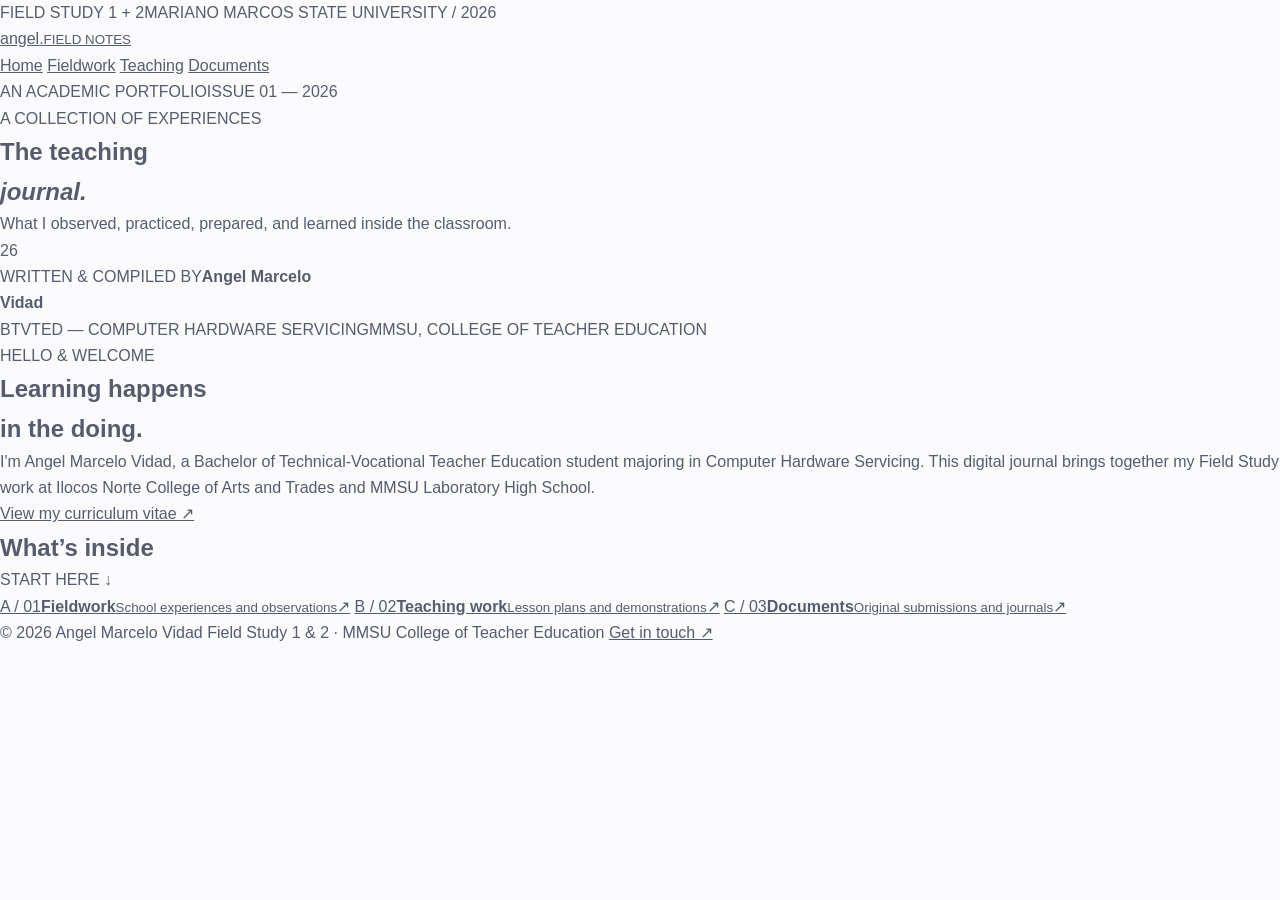
==== commit 7ce29021: "Replace old single-page portfolio with new editorial notebook cover" ====
--- a/index.html
+++ b/index.html
@@ -1,104 +1,70 @@
 <!doctype html>
 <html lang="en">
 <head>
-  <meta charset="utf-8">
-  <meta name="viewport" content="width=device-width, initial-scale=1">
-  <meta name="theme-color" content="#171b27">
-  <meta name="description" content="The Field Study portfolio of Angel Marcelo Vidad, presenting school placements, teaching work, and original academic documents.">
-  <meta property="og:title" content="Angel Marcelo Vidad — Field Study Portfolio">
-  <meta property="og:description" content="Field Study experience, teaching outputs, and submitted documents.">
-  <meta property="og:type" content="website">
-  <title>Angel Marcelo Vidad — Field Study Portfolio</title>
-  <link rel="stylesheet" href="styles.css">
-  <script src="script.js" defer></script>
+<meta charset="utf-8">
+<meta name="viewport" content="width=device-width, initial-scale=1">
+<meta name="theme-color" content="#fff9ef">
+<meta name="description" content="A personal academic portfolio of Field Study experiences, teaching outputs, and original documents.">
+<meta property="og:title" content="Angel Marcelo Vidad — Field Notes">
+<meta property="og:description" content="A personal academic portfolio of Field Study experiences, teaching outputs, and original documents.">
+<meta property="og:type" content="website">
+<title>Angel Marcelo Vidad — Field Notes</title>
+<link rel="preconnect" href="https://fonts.googleapis.com">
+<link rel="preconnect" href="https://fonts.gstatic.com" crossorigin>
+<link href="https://fonts.googleapis.com/css2?family=Bricolage+Grotesque:opsz,wght@12..96,400;12..96,500;12..96,600;12..96,700;12..96,800&family=DM+Sans:wght@400;500;600;700&display=swap" rel="stylesheet">
+<link rel="stylesheet" href="styles.css">
 </head>
 <body>
-  <a class="skip" href="#main">Skip to main content</a>
-  <div class="layout">
-    <aside class="sidebar">
-      <a href="#overview" class="identity" aria-label="Angel Marcelo Vidad — Overview">
-        <span class="identity-initials" aria-hidden="true">AV</span>
-        <span class="identity-caption">ANGEL MARCELO VIDAD<small>FIELD STUDY PORTFOLIO</small></span>
-      </a>
-      <p class="nav-caption">CONTENTS</p>
-      <nav class="navigation" aria-label="Portfolio sections">
-        <a href="#overview" data-page-link="overview"><span>01</span> Overview</a>
-        <a href="#field-study" data-page-link="field-study"><span>02</span> Field Study</a>
-        <a href="#teaching" data-page-link="teaching"><span>03</span> Teaching Work</a>
-        <a href="#archive" data-page-link="archive"><span>04</span> Documents <small>27</small></a>
-      </nav>
-      <div class="sidebar-footer"><span>Mariano Marcos State University</span><span>Field Study 1 &amp; 2 · 2026</span></div>
-    </aside>
-
-    <div class="workspace">
-      <div class="workspace-top"><span>ANGEL MARCELO VIDAD</span><span>ACADEMIC PORTFOLIO / 2026</span></div>
-      <main id="main" tabindex="-1">
-        <section class="page" id="overview" data-page-view="overview" aria-labelledby="overviewTitle">
-          <div class="page-meta"><span>INTRODUCTION</span><span>01 — 04</span></div>
-          <h1 class="name-heading" id="overviewTitle">Angel Marcelo<br>Vidad<span class="period">.</span></h1>
-          <p class="intro-copy">An aspiring technical-vocational educator learning through classroom observation, participation, teaching preparation, and reflection.</p>
-          <div class="facts">
-            <div><span>PROGRAM</span><strong>Bachelor of Technical-Vocational Teacher Education</strong></div>
-            <div><span>MAJOR</span><strong>Computer Hardware Servicing</strong></div>
-            <div><span>UNIVERSITY</span><strong>Mariano Marcos State University</strong></div>
-          </div>
-          <div class="section-bar"><h2>Explore the portfolio</h2><span>SELECT A SECTION</span></div>
-          <div class="index-list">
-            <a href="#field-study"><span class="index-no">01</span><strong>Field Study Experience</strong><span class="index-detail">INCAT · MMSU LHS</span><span class="index-arrow" aria-hidden="true">↗</span></a>
-            <a href="#teaching"><span class="index-no">02</span><strong>Teaching Work</strong><span class="index-detail">Lessons and demonstration</span><span class="index-arrow" aria-hidden="true">↗</span></a>
-            <a href="#archive"><span class="index-no">03</span><strong>Document Archive</strong><span class="index-detail">Original submitted files</span><span class="index-arrow" aria-hidden="true">↗</span></a>
-          </div>
-          <p class="quiet-note">This portfolio documents Field Study 1 and 2 experiences. <a href="https://drive.google.com/file/d/1n2Dxwf81ZKYn9kp_oWRRfUBrFf5oGsor/view" target="_blank" rel="noopener noreferrer">View curriculum vitae <span aria-hidden="true">↗</span></a></p>
-        </section>
-
-        <section class="page" id="field-study" data-page-view="field-study" aria-labelledby="fieldTitle" hidden>
-          <div class="page-meta"><span>FIELD STUDY</span><span>02 — 04</span></div>
-          <h1 class="page-heading" id="fieldTitle">Learning in<br>real classrooms.</h1>
-          <p class="page-intro">My experiences in two school environments helped me understand instruction, classroom routines, and how teachers respond to different learner needs.</p>
-          <div class="ruled-label">SCHOOL PLACEMENTS <span>02</span></div>
-          <article class="placement">
-            <div class="placement-no">01</div>
-            <div><p class="overline">OFF-CAMPUS FIELD STUDY</p><h2>Ilocos Norte College<br>of Arts and Trades</h2><p>At INCAT, I observed and assisted classroom activities, supported hands-on computer tasks, and participated in lesson preparation, teaching demonstrations, and assessments.</p><button type="button" class="inline-action" data-open-school="INCAT">Browse INCAT files <span aria-hidden="true">↗</span></button></div>
-            <span class="placement-short">INCAT</span>
-          </article>
-          <article class="placement">
-            <div class="placement-no">02</div>
-            <div><p class="overline">IN-CAMPUS FIELD STUDY</p><h2>MMSU Laboratory<br>High School</h2><p>At MMSU Laboratory High School, I observed classroom procedures and assessment practices, developed lesson materials, and prepared instruction on construction site preparation.</p><button type="button" class="inline-action" data-open-school="MMSU LHS">Browse LHS files <span aria-hidden="true">↗</span></button></div>
-            <span class="placement-short">LHS</span>
-          </article>
-          <div class="page-next"><span>NEXT SECTION</span><a href="#teaching">Teaching Work <span aria-hidden="true">↗</span></a></div>
-        </section>
-
-        <section class="page" id="teaching" data-page-view="teaching" aria-labelledby="teachingTitle" hidden>
-          <div class="page-meta"><span>TEACHING WORK</span><span>03 — 04</span></div>
-          <h1 class="page-heading" id="teachingTitle">Prepared for<br>the classroom.</h1>
-          <p class="page-intro">Selected lesson plans and instructional materials from my Field Study submissions.</p>
-          <div class="ruled-label">SELECTED OUTPUTS <span>03</span></div>
-          <div class="outputs">
-            <article class="output"><div class="output-no">01</div><div><p class="overline">DETAILED LESSON PLAN</p><h2>System Unit Assembly &amp; Disassembly</h2><p>Procedures and safety practices for assembling and disassembling computer hardware.</p><a href="https://drive.google.com/file/d/19aG6a_3jd42zHAZMWcuY3wk2QD-5NcBo/view" target="_blank" rel="noopener noreferrer">Open lesson plan <span aria-hidden="true">↗</span></a></div></article>
-            <article class="output"><div class="output-no">02</div><div><p class="overline">FINAL DEMONSTRATION LESSON PLAN</p><h2>Structured Documents in Microsoft Word</h2><p>Creating and properly formatting structured documents through guided activities.</p><a href="https://drive.google.com/file/d/1zHWP3fsgHWy35P4swrp1Ltg7K8NXxsam/view" target="_blank" rel="noopener noreferrer">Open lesson plan <span aria-hidden="true">↗</span></a></div></article>
-            <article class="output"><div class="output-no">03</div><div><p class="overline">TEACHING PRESENTATION</p><h2>Final Demonstration Presentation</h2><p>Original teaching slides prepared for a classroom demonstration.</p><a href="https://drive.google.com/file/d/1P7GwbWhbt0kKXqvEs7HXT1WUI832k-yc/view" target="_blank" rel="noopener noreferrer">Open presentation <span aria-hidden="true">↗</span></a></div></article>
-          </div>
-          <div class="page-next"><span>NEXT SECTION</span><a href="#archive">Document Archive <span aria-hidden="true">↗</span></a></div>
-        </section>
-
-        <section class="page" id="archive" data-page-view="archive" aria-labelledby="archiveTitle" hidden>
-          <div class="page-meta"><span>DOCUMENT LIBRARY</span><span>04 — 04</span></div>
-          <h1 class="page-heading" id="archiveTitle">The document<br>archive.</h1>
-          <p class="page-intro">Original Field Study journals, activities, teaching materials, and curriculum vitae. Each entry opens its corresponding file.</p>
-          <div class="archive-controls">
-            <label class="search-area"><span>SEARCH FILES</span><input type="search" id="docSearch" placeholder="Type a title or keyword..." autocomplete="off"></label>
-            <label class="select-area"><span>CATEGORY</span><select id="categoryFilter"><option value="all">All documents</option><option value="journals">Weekly journals</option><option value="activities">FS activities</option><option value="teaching">Teaching files</option><option value="profile">Curriculum vitae</option></select></label>
-            <label class="select-area"><span>SCHOOL</span><select id="schoolFilter"><option value="all">All placements</option><option value="INCAT">INCAT</option><option value="MMSU LHS">MMSU LHS</option><option value="DEMO">Teaching demo</option><option value="CV">Profile</option></select></label>
-          </div>
-          <div class="archive-list-top"><span id="docCount">27 files</span><span>CLICK TO OPEN ORIGINAL ↗</span></div>
-          <div id="documentList" class="document-list" aria-live="polite"></div>
-          <p id="noDocuments" class="no-results" hidden>No matching documents. Try a different search or filter.</p>
-          <div class="page-next"><span>END OF PORTFOLIO</span><a href="#overview">Return to Overview <span aria-hidden="true">↗</span></a></div>
-        </section>
-      </main>
-      <footer class="footer"><span>© <span id="year">2026</span> Angel Marcelo Vidad</span><a href="mailto:angelmarcelovidad05@gmail.com">Contact ↗</a></footer>
+<a href="#content" class="skip">Skip to content</a>
+<header class="site-header">
+  <div class="edition-strip"><span>FIELD STUDY 1 + 2</span><span>MARIANO MARCOS STATE UNIVERSITY / 2026</span></div>
+  <div class="nav-wrap">
+    <a href="index.html" class="site-brand" aria-label="Angel Marcelo Vidad home">angel<span class="brand-dot">.</span><small>FIELD NOTES</small></a>
+    <nav class="top-nav" aria-label="Main navigation">
+      <a href="index.html" aria-current="page">Home</a>
+      <a href="fieldwork.html" >Fieldwork</a>
+      <a href="teaching.html" >Teaching</a>
+      <a href="documents.html" >Documents</a>
+    </nav>
+  </div>
+</header>
+<main id="content">
+  <section class="cover-shell">
+    <div class="cover">
+      <div class="cover-top"><span>AN ACADEMIC PORTFOLIO</span><span>ISSUE 01 — 2026</span></div>
+      <div class="cover-body">
+        <div class="cover-headline">
+          <span class="cover-pretitle">A COLLECTION OF EXPERIENCES</span>
+          <h1>The teaching<br><i>journal.</i></h1>
+          <p>What I observed, practiced, prepared, and learned inside the classroom.</p>
+        </div>
+        <div class="cover-side">
+          <div class="folio-number" aria-hidden="true">26</div>
+          <div class="cover-signature"><span>WRITTEN &amp; COMPILED BY</span><strong>Angel Marcelo<br>Vidad</strong></div>
+        </div>
+      </div>
+      <div class="cover-bottom"><span>BTVTED — COMPUTER HARDWARE SERVICING</span><span>MMSU, COLLEGE OF TEACHER EDUCATION</span></div>
     </div>
-  </div>
-</body>
-</html>+  </section>
+  <section class="home-intro content-width">
+    <div class="home-intro-label"><span class="ink-dot" aria-hidden="true"></span> HELLO &amp; WELCOME</div>
+    <div class="home-intro-copy">
+      <h2>Learning happens<br>in the doing.</h2>
+      <p>I'm Angel Marcelo Vidad, a Bachelor of Technical-Vocational Teacher Education student majoring in Computer Hardware Servicing. This digital journal brings together my Field Study work at Ilocos Norte College of Arts and Trades and MMSU Laboratory High School.</p>
+      <a class="underlined-link" href="https://drive.google.com/file/d/1n2Dxwf81ZKYn9kp_oWRRfUBrFf5oGsor/view" target="_blank" rel="noopener noreferrer">View my curriculum vitae ↗</a>
+    </div>
+  </section>
+  <section class="reading-list content-width" aria-labelledby="toc">
+    <div class="reading-heading"><h2 id="toc">What’s inside</h2><span>START HERE ↓</span></div>
+    <a href="fieldwork.html" class="reading-entry"><span class="entry-index">A / 01</span><span class="entry-text"><strong>Fieldwork</strong><small>School experiences and observations</small></span><span class="entry-arrow">↗</span></a>
+    <a href="teaching.html" class="reading-entry"><span class="entry-index">B / 02</span><span class="entry-text"><strong>Teaching work</strong><small>Lesson plans and demonstrations</small></span><span class="entry-arrow">↗</span></a>
+    <a href="documents.html" class="reading-entry"><span class="entry-index">C / 03</span><span class="entry-text"><strong>Documents</strong><small>Original submissions and journals</small></span><span class="entry-arrow">↗</span></a>
+  </section>
+</main>
+<footer class="site-footer">
+  <span>© <span id="year">2026</span> Angel Marcelo Vidad</span>
+  <span>Field Study 1 &amp; 2 · MMSU College of Teacher Education</span>
+  <a href="mailto:angelmarcelovidad05@gmail.com">Get in touch ↗</a>
+</footer>
+<script>document.getElementById("year").textContent=new Date().getFullYear();</script>
+</body></html>
--- a/styles.css
+++ b/styles.css
@@ -1,89 +1,134 @@
-/* Angel's image-free minimalist academic portfolio */
-:root{--paper:#faf9f6;--white:#fff;--tint:#f1f4ef;--ink:#27362d;--body:#4b5850;--soft:#6c796f;--accent:#4c6654;--line:#dbe3db}
+/* Redesigned from scratch: monochrome editorial portfolio with indigo accent. */
+:root{--night:#171b27;--night-soft:#aeb5cc;--canvas:#fbfbfd;--paper:#ffffff;--ink:#212534;--body:#565c6d;--muted:#818797;--line:#e1e4eb;--accent:#4253dc;--hover:#f2f4ff}
 *{box-sizing:border-box}
-html{scroll-behavior:smooth;scroll-padding-top:90px}
-body{margin:0;background:var(--paper);color:var(--body);font:16px/1.7 system-ui,-apple-system,BlinkMacSystemFont,"Segoe UI",sans-serif;-webkit-font-smoothing:antialiased}
-a{color:inherit}button,input{font:inherit}button{cursor:pointer}
-h1,h2,h3,p{margin-top:0}
-h1,h2,h3{color:var(--ink);line-height:1.22}
-h1,h2{font-family:Georgia,"Times New Roman",serif;font-weight:400;letter-spacing:-.03em}
-h1{font-size:clamp(2.7rem,5.2vw,4.75rem);margin-bottom:25px}
-h1 em{font-weight:400;color:var(--accent)}
-h2{font-size:clamp(2rem,3.6vw,2.85rem);margin-bottom:20px}
-h3{font-size:1.3rem;margin-bottom:12px}
-p{margin-bottom:17px}
-.container{width:min(1090px,calc(100% - 48px));margin-inline:auto}
-.narrow{max-width:780px}
-.sr-only,.skip-link:not(:focus){position:absolute;width:1px;height:1px;overflow:hidden;clip:rect(0,0,0,0);white-space:nowrap}
-.skip-link:focus{position:fixed;top:10px;left:10px;background:#fff;padding:10px;z-index:100}
-.site-header{position:sticky;top:0;z-index:20;background:var(--paper);border-bottom:1px solid var(--line)}
-.header-inner{min-height:82px;display:flex;justify-content:space-between;align-items:center;gap:26px}
-.brand{display:flex;align-items:center;gap:12px;flex-shrink:0;text-decoration:none}
-.brand-mark{display:grid;place-items:center;background:var(--accent);color:white;border-radius:4px;width:42px;height:42px;font:25px Georgia,serif}
-.brand-name{font-weight:650;color:var(--ink);line-height:1.25}
-.brand-name small{display:block;font-weight:450;color:var(--soft);font-size:.74rem;margin-top:4px}
-.nav{display:flex;align-items:center;gap:28px;white-space:nowrap}
-.nav a{font-size:.87rem;color:var(--body);text-decoration:none;font-weight:550}
-.nav a:hover,.text-link:hover,.work-card a:hover,.footer a:hover{text-decoration:underline;text-underline-offset:4px}
-.hero{padding:105px 0 92px}
-.hero-content{max-width:950px}
-.eyebrow,.section-label,.item-kicker{font-size:.74rem;letter-spacing:.13em;text-transform:uppercase;font-weight:700;color:var(--accent)}
-.eyebrow{margin-bottom:24px}
-.eyebrow span{color:#9ba99d;padding:0 8px}
-.hero-lead{max-width:690px;font-size:1.15rem;line-height:1.78;margin-bottom:29px}
-.hero-lead strong{color:var(--ink)}
-.hero-links{display:flex;align-items:center;gap:25px;flex-wrap:wrap;margin-bottom:42px}
-.button{display:inline-flex;align-items:center;gap:9px;border:1px solid var(--accent);border-radius:4px;padding:12px 20px;text-decoration:none;font-weight:650;font-size:.89rem}
-.button-primary{color:white;background:var(--accent)}.button-primary:hover{background:#334b3b}
-.text-link{display:inline-flex;align-items:center;gap:8px;color:var(--accent);font-weight:650;font-size:.9rem;text-decoration:none}
-.hero-meta{border-top:1px solid var(--line);padding-top:22px;margin:0;max-width:690px;font-size:.85rem;color:var(--soft)}
-.section{padding:85px 0;border-top:1px solid var(--line)}
-.section-tint{background:var(--tint)}
-.section-label{margin-bottom:15px}
-.narrow p:not(.section-label){font-size:1.04rem;line-height:1.85}
-.section-intro{display:flex;align-items:end;justify-content:space-between;gap:44px;margin-bottom:34px}
-.section-intro h2{margin-bottom:0}
-.section-intro>p{max-width:310px;font-size:.9rem;line-height:1.7;color:var(--soft);margin:0 0 3px}
-.experience-grid,.work-grid{display:grid;grid-template-columns:repeat(2,minmax(0,1fr));gap:20px}
-.experience-card,.work-card{background:white;border:1px solid var(--line);border-radius:5px;padding:30px}
-.experience-card h3{font:400 1.7rem/1.23 Georgia,serif;max-width:390px}
-.experience-card p:not(.item-kicker){max-width:440px}
-.item-kicker{margin-bottom:12px;font-size:.7rem}
-.work-grid{grid-template-columns:repeat(3,minmax(0,1fr))}
-.work-card{display:flex;flex-direction:column;padding:25px;min-height:253px}
-.work-card h3{font-size:1.15rem}
-.work-card p:not(.item-kicker){font-size:.88rem;line-height:1.65}
-.work-card a{margin-top:auto;text-decoration:none;color:var(--accent);font-size:.88rem;font-weight:650}
-.document-controls{display:flex;align-items:center;justify-content:space-between;gap:18px;flex-wrap:wrap;margin-bottom:22px}
-.filters{display:flex;align-items:center;gap:8px;flex-wrap:wrap}
-.filter-chip{border:1px solid #c5d4c7;border-radius:4px;background:transparent;color:var(--body);font-size:.82rem;padding:6px 13px}
-.filter-chip.is-active{background:var(--accent);border-color:var(--accent);color:white}
-.filter-chip:focus-visible,.secondary-button:focus-visible,a:focus-visible{outline:3px solid #9ebaa5;outline-offset:3px}
-.search-wrap input{border:1px solid #c5d4c7;border-radius:4px;padding:9px 12px;background:white;color:var(--ink);width:220px;outline-color:var(--accent);font-size:.88rem}
-.muted-count{color:var(--soft);font-size:.83rem}
-.doc-count{margin-bottom:12px}
-.document-grid{border-top:1px solid var(--line)}
-.document-grid:not(.expanded) .doc-card:nth-child(n+8){display:none}
-.doc-card{display:grid;grid-template-columns:minmax(0,1fr) auto;align-items:center;column-gap:18px;padding:15px 8px;border-bottom:1px solid var(--line);text-decoration:none;color:var(--body)}
-.doc-card:hover{background:#e8eee7}
-.doc-top{display:contents}
-.doc-top>span:first-child{grid-column:2;grid-row:1;justify-self:end;color:var(--accent);font-size:.77rem}
-.doc-icon{display:none}
-.doc-card h3{grid-column:1;grid-row:1;font:650 .94rem/1.45 system-ui,-apple-system,sans-serif;margin:0}
-.doc-card p{grid-column:1;grid-row:2;font-size:.83rem;color:var(--soft);margin:2px 0 0;line-height:1.55}
-.doc-bottom{grid-column:2;grid-row:2;color:var(--accent);font-size:.76rem;display:flex;gap:6px;white-space:nowrap}
-.center-action{text-align:center;margin-top:25px}
-.secondary-button{background:transparent;color:var(--accent);border:1px solid var(--accent);border-radius:4px;padding:10px 18px;font-size:.88rem;font-weight:650}
-.secondary-button:hover{background:#e5ebe4}
-.empty-state{text-align:center;padding:30px 0;color:var(--soft)}
-.end-section{background:#e6ede5;padding:60px 0;border-top:1px solid var(--line)}
-.end-inner{display:flex;align-items:center;justify-content:space-between;gap:40px}
-.end-inner h2{margin-bottom:12px}
-.end-inner p:not(.section-label){margin:0;max-width:630px}
-.end-inner .button{flex-shrink:0}
-.footer{padding:23px 0;border-top:1px solid var(--line)}
-.footer-inner{display:flex;align-items:center;justify-content:space-between;gap:20px;color:var(--soft);font-size:.78rem}
-.footer a{color:var(--accent);font-weight:600;text-decoration:none}
-@media(max-width:850px){.header-inner{padding:16px 0;flex-wrap:wrap;gap:15px}.nav{width:100%;overflow-x:auto;gap:23px;padding:3px 0}.hero{padding:75px 0}.section{padding:66px 0}.work-grid{grid-template-columns:1fr}.work-card{min-height:0}.section-intro{gap:18px}}
-@media(max-width:630px){.container{width:min(1090px,calc(100% - 32px))}.hero{padding:56px 0 62px}.hero-lead{font-size:1.04rem}.hero-links{margin-bottom:32px}.section{padding:55px 0}.section-intro{display:block}.section-intro>p{max-width:none;margin-top:12px}.experience-grid{grid-template-columns:1fr;gap:14px}.experience-card,.work-card{padding:23px}.document-controls{align-items:start}.search-wrap input{width:min(100%,340px)}.doc-card{grid-template-columns:minmax(0,1fr) 80px}.doc-bottom>span:first-child{display:none}.end-inner{display:block}.end-inner .button{margin-top:23px}.footer-inner{flex-direction:column;align-items:flex-start;gap:6px}}
-@media(prefers-reduced-motion:reduce){html{scroll-behavior:auto}}+html{scroll-behavior:auto}
+body{margin:0;font:16px/1.65 "Segoe UI",Arial,Helvetica,sans-serif;color:var(--body);background:var(--canvas);-webkit-font-smoothing:antialiased}
+button,input,select{font:inherit}
+button{cursor:pointer}
+a{color:inherit}
+h1,h2,h3,p{margin:0}
+[hidden]{display:none!important}
+.skip:not(:focus){position:absolute;clip:rect(0,0,0,0);width:1px;height:1px;overflow:hidden;white-space:nowrap}
+.skip:focus{position:fixed;top:12px;left:12px;background:white;padding:10px 14px;z-index:99}
+.layout{min-height:100vh;display:grid;grid-template-columns:280px minmax(0,1fr)}
+.sidebar{background:var(--night);color:white;min-height:100vh;padding:40px 27px 28px;display:flex;flex-direction:column;position:sticky;top:0;height:100vh;z-index:10}
+.identity{display:block;text-decoration:none;color:white}
+.identity-initials{display:block;font:700 40px/1 Arial,Helvetica,sans-serif;letter-spacing:-.09em;margin:0 0 25px}
+.identity-caption{font-size:.78rem;line-height:1.5;letter-spacing:.055em;font-weight:700}
+.identity-caption small{display:block;font-size:.66rem;color:var(--night-soft);font-weight:500;margin-top:3px;letter-spacing:.08em}
+.nav-caption{font-size:.64rem;letter-spacing:.17em;font-weight:700;color:#858da5;margin-top:74px;margin-bottom:15px}
+.navigation{display:grid;gap:4px}
+.navigation a{display:flex;align-items:center;gap:17px;min-height:48px;padding:10px 12px;border-left:3px solid transparent;color:#c1c6d7;text-decoration:none;font-size:.89rem;font-weight:500;transition:background .15s,color .15s}
+.navigation a>span{font-size:.67rem;font-weight:700;color:#8b95ad}
+.navigation a small{font-size:.7rem;color:#8b95ad;margin-left:auto}
+.navigation a:hover{background:#262c3e;color:white}
+.navigation a[aria-current=page]{color:#fff;background:#2e3448;border-left-color:#7b8cff}
+.navigation a[aria-current=page]>span{color:#b3bfff}
+.sidebar-footer{border-top:1px solid #3a4050;display:grid;gap:4px;padding-top:19px;margin-top:auto;font-size:.7rem;color:var(--night-soft);line-height:1.5}
+.workspace{min-width:0;display:flex;flex-direction:column;min-height:100vh}
+.workspace-top{min-height:78px;padding:22px clamp(26px,6vw,92px);display:flex;justify-content:space-between;gap:15px;align-items:center;font-size:.65rem;letter-spacing:.14em;font-weight:700;color:var(--muted);border-bottom:1px solid var(--line)}
+.workspace main{width:min(100%,1050px);margin:0 auto;flex:1;padding:0 clamp(26px,6vw,92px)}
+.page{padding:54px 0 82px;min-height:calc(100vh - 145px)}
+.page-meta{display:flex;align-items:center;justify-content:space-between;font-size:.68rem;letter-spacing:.15em;font-weight:700;color:var(--muted);border-bottom:1px solid var(--line);padding-bottom:15px;margin-bottom:55px}
+.name-heading,.page-heading{font:750 clamp(3.6rem,8vw,7.2rem)/.97 Arial,Helvetica,sans-serif;color:var(--ink);letter-spacing:-.075em;margin:0 0 42px}
+.name-heading{font-size:clamp(4.2rem,8.5vw,7.4rem)}
+.period{color:var(--accent)}
+.page-heading{font-size:clamp(3.25rem,7vw,6.6rem)}
+.intro-copy,.page-intro{max-width:710px;font-size:clamp(1.12rem,2vw,1.4rem);line-height:1.65;color:#52596b;margin:0 0 43px}
+.facts{border-top:1px solid var(--line);margin:0 0 70px}
+.facts>div{display:grid;grid-template-columns:175px 1fr;gap:15px;padding:13px 0;border-bottom:1px solid var(--line)}
+.facts span{font-size:.67rem;font-weight:700;letter-spacing:.12em;color:var(--muted);padding-top:4px}
+.facts strong{font-size:.93rem;color:var(--ink);font-weight:550}
+.section-bar,.ruled-label,.archive-list-top{display:flex;justify-content:space-between;gap:14px;align-items:baseline;border-bottom:1px solid var(--ink);padding-bottom:13px}
+.section-bar h2{font-size:1.13rem;letter-spacing:-.02em;color:var(--ink)}
+.section-bar span,.ruled-label,.archive-list-top{font-size:.67rem;letter-spacing:.13em;font-weight:700;color:var(--muted)}
+.index-list>a{display:grid;grid-template-columns:44px minmax(0,1fr) minmax(130px,.65fr) 30px;gap:13px;align-items:center;padding:25px 0;border-bottom:1px solid var(--line);text-decoration:none}
+.index-list>a:hover{background:var(--hover)}
+.index-no,.output-no,.placement-no{font-size:.76rem;font-weight:750;color:var(--accent)}
+.index-list strong{font-size:1.12rem;letter-spacing:-.02em;color:var(--ink)}
+.index-detail{font-size:.81rem;color:var(--muted)}
+.index-arrow{justify-self:end;color:var(--accent);font-size:1.1rem}
+.quiet-note{margin:48px 0 0;font-size:.84rem;color:var(--muted)}
+.quiet-note a{color:var(--accent);font-weight:650}
+.ruled-label{border-bottom-color:var(--ink);padding:0 0 14px;margin-top:54px}
+.ruled-label span{color:var(--accent)}
+.placement{display:grid;grid-template-columns:60px minmax(0,1fr) 75px;gap:22px;border-bottom:1px solid var(--line);padding:39px 0 44px}
+.placement-no{font-size:1.12rem}
+.overline{font-size:.7rem;letter-spacing:.13em;font-weight:750;color:var(--accent);margin-bottom:12px}
+.placement h2{font-size:clamp(1.65rem,3vw,2.45rem);letter-spacing:-.04em;line-height:1.18;color:var(--ink);margin-bottom:16px}
+.placement p:not(.overline){max-width:610px;margin-bottom:22px;font-size:.96rem}
+.placement-short{font-size:.67rem;letter-spacing:.15em;font-weight:750;color:var(--muted);text-align:right}
+.inline-action,.output a{color:var(--accent);background:transparent;border:0;padding:0;font-size:.91rem;font-weight:650;text-decoration:none}
+.inline-action:hover,.output a:hover,.page-next a:hover,.footer a:hover{text-decoration:underline;text-underline-offset:5px}
+.output{display:grid;grid-template-columns:60px minmax(0,1fr);gap:20px;padding:34px 0;border-bottom:1px solid var(--line)}
+.output h2{font-size:clamp(1.4rem,2.4vw,1.95rem);line-height:1.3;letter-spacing:-.03em;margin-bottom:10px;color:var(--ink)}
+.output p:not(.overline){max-width:580px;font-size:.92rem;margin-bottom:18px}
+.page-next{display:flex;align-items:center;justify-content:space-between;border-top:1px solid var(--ink);gap:20px;margin-top:66px;padding-top:20px}
+.page-next>span{color:var(--muted);font-size:.68rem;font-weight:750;letter-spacing:.13em}
+.page-next a{font-weight:700;color:var(--accent);text-decoration:none;font-size:.91rem}
+.archive-controls{display:grid;grid-template-columns:minmax(180px,1fr) minmax(150px,.55fr) minmax(150px,.5fr);gap:15px;margin:55px 0 26px}
+.archive-controls label{display:grid;gap:7px;min-width:0}
+.archive-controls label>span{font-size:.66rem;letter-spacing:.13em;font-weight:750;color:var(--muted)}
+.archive-controls input,.archive-controls select{width:100%;border:1px solid #cbd0de;border-radius:2px;padding:12px 11px;background:white;color:var(--ink);font-size:.85rem;min-width:0}
+.archive-controls input:focus,.archive-controls select:focus{outline:2px solid var(--accent);outline-offset:2px}
+.archive-list-top{margin:0;border-bottom-color:var(--ink);color:var(--ink)}
+.archive-list-top>span:last-child{color:var(--muted)}
+.document-row{border-bottom:1px solid var(--line);padding:20px 1px;display:grid;grid-template-columns:35px minmax(0,1fr) 92px 18px;gap:16px;align-items:center;text-decoration:none}
+.document-row:hover{background:var(--hover)}
+.document-index,.document-site{font-size:.71rem;color:var(--muted)}
+.document-title{display:block;font-size:.96rem;line-height:1.35;font-weight:650;color:var(--ink)}
+.document-subtitle{display:block;font-size:.79rem;color:var(--muted);margin-top:5px;line-height:1.4}
+.document-site{justify-self:end;text-align:right;font-weight:650}
+.document-arrow{color:var(--accent);justify-self:end}
+.no-results{padding:35px 0;color:var(--muted);text-align:center}
+.footer{border-top:1px solid var(--line);min-height:66px;padding:20px clamp(26px,6vw,92px);display:flex;justify-content:space-between;gap:20px;align-items:center;font-size:.75rem;color:var(--muted)}
+.footer a{text-decoration:none;color:var(--accent);font-weight:650}
+@media(max-width:1050px){
+  .layout{grid-template-columns:232px minmax(0,1fr)}
+  .sidebar{padding:30px 17px 23px}
+  .navigation a{gap:12px;padding:9px}
+  .workspace main{padding:0 35px}
+  .workspace-top,.footer{padding-left:35px;padding-right:35px}
+  .index-list>a{grid-template-columns:34px minmax(0,1fr) 22px}
+  .index-detail{display:none}
+  .archive-controls{grid-template-columns:1fr 1fr}
+  .search-area{grid-column:1/-1}
+}
+@media(max-width:760px){
+  .layout{display:block}
+  .sidebar{height:auto;min-height:0;position:sticky;top:0;padding:13px 18px 12px;display:block;box-shadow:0 4px 14px rgba(0,0,0,.07)}
+  .identity{display:flex;align-items:center;gap:12px}
+  .identity-initials{font-size:23px;margin:0;letter-spacing:-.08em}
+  .identity-caption{font-size:.66rem}
+  .identity-caption small{font-size:.56rem}
+  .nav-caption,.sidebar-footer{display:none}
+  .navigation{display:flex;gap:1px;overflow-x:auto;white-space:nowrap;margin-top:10px}
+  .navigation a{min-height:36px;padding:6px 9px;flex-shrink:0;font-size:.77rem;gap:7px}
+  .navigation a>span{font-size:.58rem}
+  .navigation a small{display:none}
+  .workspace-top{display:none}
+  .workspace main{padding:0 23px}
+  .page{padding:40px 0 65px;min-height:calc(100vh - 145px)}
+  .page-meta{margin-bottom:43px}
+  .name-heading{font-size:clamp(3.5rem,12vw,6.2rem)}
+  .page-heading{font-size:clamp(2.9rem,11vw,5.6rem)}
+  .facts{margin-bottom:55px}
+  .footer{padding:18px 23px}
+}
+@media(max-width:520px){
+  .facts>div{display:block}
+  .facts span{display:block;margin-bottom:4px}
+  .facts strong{display:block}
+  .placement{grid-template-columns:31px minmax(0,1fr);gap:13px}
+  .placement-short{display:none}
+  .output{grid-template-columns:32px minmax(0,1fr);gap:11px}
+  .archive-controls{grid-template-columns:1fr 1fr;gap:13px}
+  .document-row{grid-template-columns:21px minmax(0,1fr) 16px;gap:10px}
+  .document-site{display:none}
+  .document-title{font-size:.86rem}
+  .document-subtitle{font-size:.74rem}
+  .archive-list-top>span:last-child{display:none}
+  .page-next{align-items:flex-start}
+  .page-next>span{max-width:90px}
+}
+@media(prefers-reduced-motion:reduce){.navigation a{transition:none}}
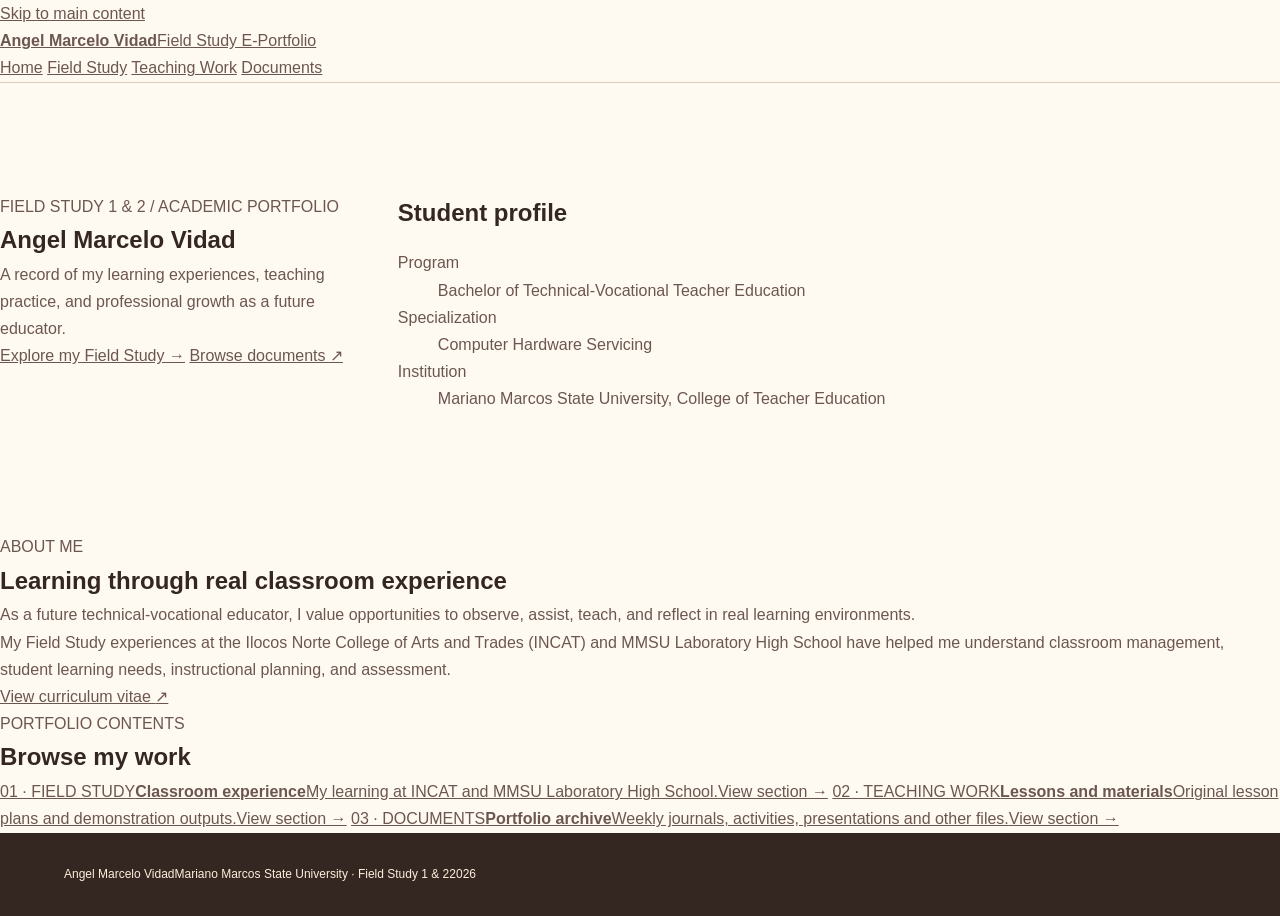
==== commit 96ffac9d: "Replace magazine layout with restrained academic portfolio index.html" ====
--- a/index.html
+++ b/index.html
@@ -1,70 +1,72 @@
 <!doctype html>
 <html lang="en">
 <head>
-<meta charset="utf-8">
-<meta name="viewport" content="width=device-width, initial-scale=1">
-<meta name="theme-color" content="#fff9ef">
-<meta name="description" content="A personal academic portfolio of Field Study experiences, teaching outputs, and original documents.">
-<meta property="og:title" content="Angel Marcelo Vidad — Field Notes">
-<meta property="og:description" content="A personal academic portfolio of Field Study experiences, teaching outputs, and original documents.">
-<meta property="og:type" content="website">
-<title>Angel Marcelo Vidad — Field Notes</title>
-<link rel="preconnect" href="https://fonts.googleapis.com">
-<link rel="preconnect" href="https://fonts.gstatic.com" crossorigin>
-<link href="https://fonts.googleapis.com/css2?family=Bricolage+Grotesque:opsz,wght@12..96,400;12..96,500;12..96,600;12..96,700;12..96,800&family=DM+Sans:wght@400;500;600;700&display=swap" rel="stylesheet">
-<link rel="stylesheet" href="styles.css">
+  <meta charset="utf-8">
+  <meta name="viewport" content="width=device-width, initial-scale=1">
+  <meta name="theme-color" content="#ffffff">
+  <meta name="description" content="Field Study 1 and 2 e-portfolio of Angel Marcelo Vidad, BTVTED Computer Hardware Servicing student.">
+  <meta property="og:type" content="website">
+  <meta property="og:title" content="Home | Angel Marcelo Vidad">
+  <title>Home | Angel Marcelo Vidad</title>
+  <link rel="preconnect" href="https://fonts.googleapis.com">
+  <link rel="preconnect" href="https://fonts.gstatic.com" crossorigin>
+  <link href="https://fonts.googleapis.com/css2?family=Barlow:wght@400;500;600;700&family=Source+Sans+3:wght@400;500;600;700&display=swap" rel="stylesheet">
+  <link rel="stylesheet" href="styles.css?v=5">
 </head>
 <body>
-<a href="#content" class="skip">Skip to content</a>
+<a class="skip-link" href="#main">Skip to main content</a>
 <header class="site-header">
-  <div class="edition-strip"><span>FIELD STUDY 1 + 2</span><span>MARIANO MARCOS STATE UNIVERSITY / 2026</span></div>
-  <div class="nav-wrap">
-    <a href="index.html" class="site-brand" aria-label="Angel Marcelo Vidad home">angel<span class="brand-dot">.</span><small>FIELD NOTES</small></a>
-    <nav class="top-nav" aria-label="Main navigation">
+  <div class="header-inner">
+    <a href="index.html" class="identity" aria-label="Angel Marcelo Vidad, portfolio home">
+      <strong>Angel Marcelo Vidad</strong><span>Field Study E-Portfolio</span>
+    </a>
+    <nav class="primary-nav" aria-label="Website navigation">
       <a href="index.html" aria-current="page">Home</a>
-      <a href="fieldwork.html" >Fieldwork</a>
-      <a href="teaching.html" >Teaching</a>
+      <a href="fieldwork.html" >Field Study</a>
+      <a href="teaching.html" >Teaching Work</a>
       <a href="documents.html" >Documents</a>
     </nav>
   </div>
 </header>
-<main id="content">
-  <section class="cover-shell">
-    <div class="cover">
-      <div class="cover-top"><span>AN ACADEMIC PORTFOLIO</span><span>ISSUE 01 — 2026</span></div>
-      <div class="cover-body">
-        <div class="cover-headline">
-          <span class="cover-pretitle">A COLLECTION OF EXPERIENCES</span>
-          <h1>The teaching<br><i>journal.</i></h1>
-          <p>What I observed, practiced, prepared, and learned inside the classroom.</p>
-        </div>
-        <div class="cover-side">
-          <div class="folio-number" aria-hidden="true">26</div>
-          <div class="cover-signature"><span>WRITTEN &amp; COMPILED BY</span><strong>Angel Marcelo<br>Vidad</strong></div>
-        </div>
+<main id="main">
+  <section class="home-intro content-area">
+    <div class="intro-main">
+      <p class="eyebrow">FIELD STUDY 1 &amp; 2 / ACADEMIC PORTFOLIO</p>
+      <h1>Angel Marcelo Vidad</h1>
+      <p class="lead">A record of my learning experiences, teaching practice, and professional growth as a future educator.</p>
+      <div class="intro-actions">
+        <a href="fieldwork.html" class="action-primary">Explore my Field Study <span aria-hidden="true">→</span></a>
+        <a href="documents.html" class="action-link">Browse documents <span aria-hidden="true">↗</span></a>
       </div>
-      <div class="cover-bottom"><span>BTVTED — COMPUTER HARDWARE SERVICING</span><span>MMSU, COLLEGE OF TEACHER EDUCATION</span></div>
+    </div>
+    <aside class="profile-details" aria-labelledby="profileDetails">
+      <h2 id="profileDetails">Student profile</h2>
+      <dl>
+        <div><dt>Program</dt><dd>Bachelor of Technical-Vocational Teacher Education</dd></div>
+        <div><dt>Specialization</dt><dd>Computer Hardware Servicing</dd></div>
+        <div><dt>Institution</dt><dd>Mariano Marcos State University, College of Teacher Education</dd></div>
+      </dl>
+    </aside>
+  </section>
+  <section class="about-area section-soft">
+    <div class="content-area about-columns">
+      <div class="section-kicker"><span class="section-rule"></span><span>ABOUT ME</span></div>
+      <div class="prose">
+        <h2>Learning through real classroom experience</h2>
+        <p>As a future technical-vocational educator, I value opportunities to observe, assist, teach, and reflect in real learning environments.</p>
+        <p>My Field Study experiences at the Ilocos Norte College of Arts and Trades (INCAT) and MMSU Laboratory High School have helped me understand classroom management, student learning needs, instructional planning, and assessment.</p>
+        <a class="text-anchor" href="https://drive.google.com/file/d/1n2Dxwf81ZKYn9kp_oWRRfUBrFf5oGsor/view" target="_blank" rel="noopener noreferrer">View curriculum vitae <span aria-hidden="true">↗</span></a>
+      </div>
     </div>
   </section>
-  <section class="home-intro content-width">
-    <div class="home-intro-label"><span class="ink-dot" aria-hidden="true"></span> HELLO &amp; WELCOME</div>
-    <div class="home-intro-copy">
-      <h2>Learning happens<br>in the doing.</h2>
-      <p>I'm Angel Marcelo Vidad, a Bachelor of Technical-Vocational Teacher Education student majoring in Computer Hardware Servicing. This digital journal brings together my Field Study work at Ilocos Norte College of Arts and Trades and MMSU Laboratory High School.</p>
-      <a class="underlined-link" href="https://drive.google.com/file/d/1n2Dxwf81ZKYn9kp_oWRRfUBrFf5oGsor/view" target="_blank" rel="noopener noreferrer">View my curriculum vitae ↗</a>
+  <section class="home-sections content-area" aria-labelledby="contentsTitle">
+    <div class="section-heading"><p class="eyebrow">PORTFOLIO CONTENTS</p><h2 id="contentsTitle">Browse my work</h2></div>
+    <div class="content-links">
+      <a href="fieldwork.html"><span class="contents-label">01 · FIELD STUDY</span><strong>Classroom experience</strong><span>My learning at INCAT and MMSU Laboratory High School.</span><span class="line-arrow" aria-hidden="true">View section →</span></a>
+      <a href="teaching.html"><span class="contents-label">02 · TEACHING WORK</span><strong>Lessons and materials</strong><span>Original lesson plans and demonstration outputs.</span><span class="line-arrow" aria-hidden="true">View section →</span></a>
+      <a href="documents.html"><span class="contents-label">03 · DOCUMENTS</span><strong>Portfolio archive</strong><span>Weekly journals, activities, presentations and other files.</span><span class="line-arrow" aria-hidden="true">View section →</span></a>
     </div>
   </section>
-  <section class="reading-list content-width" aria-labelledby="toc">
-    <div class="reading-heading"><h2 id="toc">What’s inside</h2><span>START HERE ↓</span></div>
-    <a href="fieldwork.html" class="reading-entry"><span class="entry-index">A / 01</span><span class="entry-text"><strong>Fieldwork</strong><small>School experiences and observations</small></span><span class="entry-arrow">↗</span></a>
-    <a href="teaching.html" class="reading-entry"><span class="entry-index">B / 02</span><span class="entry-text"><strong>Teaching work</strong><small>Lesson plans and demonstrations</small></span><span class="entry-arrow">↗</span></a>
-    <a href="documents.html" class="reading-entry"><span class="entry-index">C / 03</span><span class="entry-text"><strong>Documents</strong><small>Original submissions and journals</small></span><span class="entry-arrow">↗</span></a>
-  </section>
 </main>
-<footer class="site-footer">
-  <span>© <span id="year">2026</span> Angel Marcelo Vidad</span>
-  <span>Field Study 1 &amp; 2 · MMSU College of Teacher Education</span>
-  <a href="mailto:angelmarcelovidad05@gmail.com">Get in touch ↗</a>
-</footer>
-<script>document.getElementById("year").textContent=new Date().getFullYear();</script>
+<footer class="site-footer"><div class="footer-inner"><span>Angel Marcelo Vidad</span><span>Mariano Marcos State University · Field Study 1 &amp; 2</span><span>2026</span></div></footer>
 </body></html>
--- a/styles.css
+++ b/styles.css
@@ -1,134 +1,176 @@
-/* Redesigned from scratch: monochrome editorial portfolio with indigo accent. */
-:root{--night:#171b27;--night-soft:#aeb5cc;--canvas:#fbfbfd;--paper:#ffffff;--ink:#212534;--body:#565c6d;--muted:#818797;--line:#e1e4eb;--accent:#4253dc;--hover:#f2f4ff}
+/* 2026 complete rebuild — warm print-journal identity, no previous layout styles */
+:root{
+ --bg:#fffaf1;--paper:#fffefb;--ink:#342722;--brown:#6c5750;
+ --orange:#d94f30;--orange-dark:#a83d25;--apricot:#f4bd9c;
+ --butter:#ffe3b4;--cream:#ffeed9;--rule:#ddcbb8;
+ --heading:"Bricolage Grotesque","Trebuchet MS",Arial,sans-serif;
+ --body:"DM Sans","Verdana",Arial,sans-serif
+}
 *{box-sizing:border-box}
-html{scroll-behavior:auto}
-body{margin:0;font:16px/1.65 "Segoe UI",Arial,Helvetica,sans-serif;color:var(--body);background:var(--canvas);-webkit-font-smoothing:antialiased}
+html{scroll-behavior:smooth}
+body{margin:0;background:var(--bg);color:var(--brown);font:16px/1.7 var(--body);-webkit-font-smoothing:antialiased}
 button,input,select{font:inherit}
-button{cursor:pointer}
 a{color:inherit}
 h1,h2,h3,p{margin:0}
+h1,h2,h3{font-family:var(--heading);color:var(--ink)}
+button{cursor:pointer}
 [hidden]{display:none!important}
-.skip:not(:focus){position:absolute;clip:rect(0,0,0,0);width:1px;height:1px;overflow:hidden;white-space:nowrap}
-.skip:focus{position:fixed;top:12px;left:12px;background:white;padding:10px 14px;z-index:99}
-.layout{min-height:100vh;display:grid;grid-template-columns:280px minmax(0,1fr)}
-.sidebar{background:var(--night);color:white;min-height:100vh;padding:40px 27px 28px;display:flex;flex-direction:column;position:sticky;top:0;height:100vh;z-index:10}
-.identity{display:block;text-decoration:none;color:white}
-.identity-initials{display:block;font:700 40px/1 Arial,Helvetica,sans-serif;letter-spacing:-.09em;margin:0 0 25px}
-.identity-caption{font-size:.78rem;line-height:1.5;letter-spacing:.055em;font-weight:700}
-.identity-caption small{display:block;font-size:.66rem;color:var(--night-soft);font-weight:500;margin-top:3px;letter-spacing:.08em}
-.nav-caption{font-size:.64rem;letter-spacing:.17em;font-weight:700;color:#858da5;margin-top:74px;margin-bottom:15px}
-.navigation{display:grid;gap:4px}
-.navigation a{display:flex;align-items:center;gap:17px;min-height:48px;padding:10px 12px;border-left:3px solid transparent;color:#c1c6d7;text-decoration:none;font-size:.89rem;font-weight:500;transition:background .15s,color .15s}
-.navigation a>span{font-size:.67rem;font-weight:700;color:#8b95ad}
-.navigation a small{font-size:.7rem;color:#8b95ad;margin-left:auto}
-.navigation a:hover{background:#262c3e;color:white}
-.navigation a[aria-current=page]{color:#fff;background:#2e3448;border-left-color:#7b8cff}
-.navigation a[aria-current=page]>span{color:#b3bfff}
-.sidebar-footer{border-top:1px solid #3a4050;display:grid;gap:4px;padding-top:19px;margin-top:auto;font-size:.7rem;color:var(--night-soft);line-height:1.5}
-.workspace{min-width:0;display:flex;flex-direction:column;min-height:100vh}
-.workspace-top{min-height:78px;padding:22px clamp(26px,6vw,92px);display:flex;justify-content:space-between;gap:15px;align-items:center;font-size:.65rem;letter-spacing:.14em;font-weight:700;color:var(--muted);border-bottom:1px solid var(--line)}
-.workspace main{width:min(100%,1050px);margin:0 auto;flex:1;padding:0 clamp(26px,6vw,92px)}
-.page{padding:54px 0 82px;min-height:calc(100vh - 145px)}
-.page-meta{display:flex;align-items:center;justify-content:space-between;font-size:.68rem;letter-spacing:.15em;font-weight:700;color:var(--muted);border-bottom:1px solid var(--line);padding-bottom:15px;margin-bottom:55px}
-.name-heading,.page-heading{font:750 clamp(3.6rem,8vw,7.2rem)/.97 Arial,Helvetica,sans-serif;color:var(--ink);letter-spacing:-.075em;margin:0 0 42px}
-.name-heading{font-size:clamp(4.2rem,8.5vw,7.4rem)}
-.period{color:var(--accent)}
-.page-heading{font-size:clamp(3.25rem,7vw,6.6rem)}
-.intro-copy,.page-intro{max-width:710px;font-size:clamp(1.12rem,2vw,1.4rem);line-height:1.65;color:#52596b;margin:0 0 43px}
-.facts{border-top:1px solid var(--line);margin:0 0 70px}
-.facts>div{display:grid;grid-template-columns:175px 1fr;gap:15px;padding:13px 0;border-bottom:1px solid var(--line)}
-.facts span{font-size:.67rem;font-weight:700;letter-spacing:.12em;color:var(--muted);padding-top:4px}
-.facts strong{font-size:.93rem;color:var(--ink);font-weight:550}
-.section-bar,.ruled-label,.archive-list-top{display:flex;justify-content:space-between;gap:14px;align-items:baseline;border-bottom:1px solid var(--ink);padding-bottom:13px}
-.section-bar h2{font-size:1.13rem;letter-spacing:-.02em;color:var(--ink)}
-.section-bar span,.ruled-label,.archive-list-top{font-size:.67rem;letter-spacing:.13em;font-weight:700;color:var(--muted)}
-.index-list>a{display:grid;grid-template-columns:44px minmax(0,1fr) minmax(130px,.65fr) 30px;gap:13px;align-items:center;padding:25px 0;border-bottom:1px solid var(--line);text-decoration:none}
-.index-list>a:hover{background:var(--hover)}
-.index-no,.output-no,.placement-no{font-size:.76rem;font-weight:750;color:var(--accent)}
-.index-list strong{font-size:1.12rem;letter-spacing:-.02em;color:var(--ink)}
-.index-detail{font-size:.81rem;color:var(--muted)}
-.index-arrow{justify-self:end;color:var(--accent);font-size:1.1rem}
-.quiet-note{margin:48px 0 0;font-size:.84rem;color:var(--muted)}
-.quiet-note a{color:var(--accent);font-weight:650}
-.ruled-label{border-bottom-color:var(--ink);padding:0 0 14px;margin-top:54px}
-.ruled-label span{color:var(--accent)}
-.placement{display:grid;grid-template-columns:60px minmax(0,1fr) 75px;gap:22px;border-bottom:1px solid var(--line);padding:39px 0 44px}
-.placement-no{font-size:1.12rem}
-.overline{font-size:.7rem;letter-spacing:.13em;font-weight:750;color:var(--accent);margin-bottom:12px}
-.placement h2{font-size:clamp(1.65rem,3vw,2.45rem);letter-spacing:-.04em;line-height:1.18;color:var(--ink);margin-bottom:16px}
-.placement p:not(.overline){max-width:610px;margin-bottom:22px;font-size:.96rem}
-.placement-short{font-size:.67rem;letter-spacing:.15em;font-weight:750;color:var(--muted);text-align:right}
-.inline-action,.output a{color:var(--accent);background:transparent;border:0;padding:0;font-size:.91rem;font-weight:650;text-decoration:none}
-.inline-action:hover,.output a:hover,.page-next a:hover,.footer a:hover{text-decoration:underline;text-underline-offset:5px}
-.output{display:grid;grid-template-columns:60px minmax(0,1fr);gap:20px;padding:34px 0;border-bottom:1px solid var(--line)}
-.output h2{font-size:clamp(1.4rem,2.4vw,1.95rem);line-height:1.3;letter-spacing:-.03em;margin-bottom:10px;color:var(--ink)}
-.output p:not(.overline){max-width:580px;font-size:.92rem;margin-bottom:18px}
-.page-next{display:flex;align-items:center;justify-content:space-between;border-top:1px solid var(--ink);gap:20px;margin-top:66px;padding-top:20px}
-.page-next>span{color:var(--muted);font-size:.68rem;font-weight:750;letter-spacing:.13em}
-.page-next a{font-weight:700;color:var(--accent);text-decoration:none;font-size:.91rem}
-.archive-controls{display:grid;grid-template-columns:minmax(180px,1fr) minmax(150px,.55fr) minmax(150px,.5fr);gap:15px;margin:55px 0 26px}
-.archive-controls label{display:grid;gap:7px;min-width:0}
-.archive-controls label>span{font-size:.66rem;letter-spacing:.13em;font-weight:750;color:var(--muted)}
-.archive-controls input,.archive-controls select{width:100%;border:1px solid #cbd0de;border-radius:2px;padding:12px 11px;background:white;color:var(--ink);font-size:.85rem;min-width:0}
-.archive-controls input:focus,.archive-controls select:focus{outline:2px solid var(--accent);outline-offset:2px}
-.archive-list-top{margin:0;border-bottom-color:var(--ink);color:var(--ink)}
-.archive-list-top>span:last-child{color:var(--muted)}
-.document-row{border-bottom:1px solid var(--line);padding:20px 1px;display:grid;grid-template-columns:35px minmax(0,1fr) 92px 18px;gap:16px;align-items:center;text-decoration:none}
-.document-row:hover{background:var(--hover)}
-.document-index,.document-site{font-size:.71rem;color:var(--muted)}
-.document-title{display:block;font-size:.96rem;line-height:1.35;font-weight:650;color:var(--ink)}
-.document-subtitle{display:block;font-size:.79rem;color:var(--muted);margin-top:5px;line-height:1.4}
-.document-site{justify-self:end;text-align:right;font-weight:650}
-.document-arrow{color:var(--accent);justify-self:end}
-.no-results{padding:35px 0;color:var(--muted);text-align:center}
-.footer{border-top:1px solid var(--line);min-height:66px;padding:20px clamp(26px,6vw,92px);display:flex;justify-content:space-between;gap:20px;align-items:center;font-size:.75rem;color:var(--muted)}
-.footer a{text-decoration:none;color:var(--accent);font-weight:650}
-@media(max-width:1050px){
-  .layout{grid-template-columns:232px minmax(0,1fr)}
-  .sidebar{padding:30px 17px 23px}
-  .navigation a{gap:12px;padding:9px}
-  .workspace main{padding:0 35px}
-  .workspace-top,.footer{padding-left:35px;padding-right:35px}
-  .index-list>a{grid-template-columns:34px minmax(0,1fr) 22px}
-  .index-detail{display:none}
-  .archive-controls{grid-template-columns:1fr 1fr}
-  .search-area{grid-column:1/-1}
+.skip:not(:focus){position:absolute;width:1px;height:1px;overflow:hidden;clip:rect(0,0,0,0);white-space:nowrap}
+.skip:focus{position:fixed;top:12px;left:12px;background:#fff;z-index:100;padding:10px 15px}
+.site-header{background:var(--bg);border-bottom:1px solid var(--rule)}
+.edition-strip{background:var(--ink);color:#fff5e5;display:flex;justify-content:space-between;gap:24px;padding:8px clamp(22px,5vw,78px);font-size:10px;font-weight:700;letter-spacing:.16em}
+.nav-wrap{max-width:1440px;padding:21px clamp(22px,5vw,78px);margin:auto;display:flex;align-items:center;justify-content:space-between;gap:25px}
+.site-brand{font:800 33px/1 var(--heading);letter-spacing:-.075em;text-decoration:none;color:var(--ink);white-space:nowrap}
+.brand-dot{color:var(--orange)}
+.site-brand small{display:block;font:700 9px/1.4 var(--body);letter-spacing:.22em;color:var(--brown);margin-top:5px}
+.top-nav{display:flex;align-items:center;gap:clamp(14px,3.1vw,45px);white-space:nowrap}
+.top-nav a{font:700 13px/1 var(--body);padding:11px 0;text-decoration:none;color:var(--brown);border-bottom:2px solid transparent}
+.top-nav a:hover{color:var(--orange)}
+.top-nav a[aria-current=page]{color:var(--ink);border-color:var(--orange)}
+a:focus-visible,button:focus-visible,input:focus-visible,select:focus-visible{outline:3px solid var(--orange);outline-offset:4px}
+
+/* A print-cover first page: not a conventional portfolio hero */
+.cover-shell{padding:28px clamp(16px,3vw,42px) 0}
+.cover{max-width:1370px;margin:auto;background:var(--apricot);border:1px solid #df9f7a;padding:clamp(23px,3.5vw,48px);color:var(--ink)}
+.cover-top,.cover-bottom{display:flex;justify-content:space-between;gap:24px;font-size:10px;letter-spacing:.13em;font-weight:800}
+.cover-top{padding-bottom:18px;border-bottom:1px solid rgba(62,43,33,.38)}
+.cover-bottom{border-top:1px solid rgba(62,43,33,.38);padding-top:17px}
+.cover-body{min-height:clamp(410px,47vw,595px);display:grid;grid-template-columns:1.3fr .7fr;gap:30px;align-items:center}
+.cover-headline{padding:34px 0}
+.cover-pretitle,.cover-signature>span{display:block;font-size:11px;letter-spacing:.18em;font-weight:800}
+.cover-headline h1{font:800 clamp(72px,8vw,133px)/.85 var(--heading);letter-spacing:-.087em;margin:24px 0 28px}
+.cover-headline h1 i{font-style:normal;color:var(--orange-dark)}
+.cover-headline p{font-size:clamp(16px,1.4vw,20px);max-width:440px;line-height:1.5;color:#5e4135;font-weight:500}
+.cover-side{height:100%;display:flex;flex-direction:column;justify-content:space-between;align-items:flex-end;padding:20px 0 29px}
+.folio-number{font:800 clamp(138px,18vw,270px)/.85 var(--heading);letter-spacing:-.12em;color:#fff5e8;white-space:nowrap}
+.cover-signature{text-align:right}
+.cover-signature strong{display:block;font:750 clamp(23px,3vw,39px)/1.05 var(--heading);letter-spacing:-.045em;margin-top:12px}
+
+.content-width{max-width:1140px;margin:auto;padding-left:clamp(22px,5vw,72px);padding-right:clamp(22px,5vw,72px)}
+.home-intro{display:grid;grid-template-columns:.4fr 1fr;gap:45px;padding-top:110px;padding-bottom:105px}
+.home-intro-label{font-size:11px;letter-spacing:.12em;font-weight:800;color:var(--orange-dark);padding-top:15px}
+.ink-dot{display:inline-block;width:9px;height:9px;background:var(--orange);border-radius:50%;margin-right:8px}
+.home-intro-copy h2{font:800 clamp(42px,5vw,73px)/1.03 var(--heading);letter-spacing:-.067em;margin-bottom:28px}
+.home-intro-copy p{font-size:clamp(16px,1.6vw,19px);max-width:680px;line-height:1.8;margin-bottom:27px}
+.underlined-link{color:var(--orange-dark);text-decoration:none;font-weight:800;border-bottom:1.5px solid currentColor;padding-bottom:3px}
+.underlined-link:hover{color:var(--ink)}
+.reading-list{padding-bottom:130px}
+.reading-heading{display:flex;justify-content:space-between;align-items:center;gap:20px;padding-bottom:22px;border-bottom:2px solid var(--ink)}
+.reading-heading h2{font:800 clamp(30px,3vw,43px)/1.15 var(--heading);letter-spacing:-.05em}
+.reading-heading>span{font-size:11px;letter-spacing:.15em;font-weight:800;color:var(--orange-dark)}
+.reading-entry{display:grid;grid-template-columns:85px minmax(0,1fr) 60px;align-items:center;gap:18px;padding:28px 3px;border-bottom:1px solid var(--rule);text-decoration:none;transition:padding .15s,background .15s}
+.reading-entry:hover{padding-left:12px;background:#fff1df}
+.entry-index{font:800 12px var(--body);color:var(--orange-dark);letter-spacing:.08em}
+.entry-text strong{display:block;font:800 clamp(23px,2.8vw,34px)/1.25 var(--heading);color:var(--ink);letter-spacing:-.035em}
+.entry-text small{display:block;font-size:14px;margin-top:3px}
+.entry-arrow{font-size:24px;justify-self:end;color:var(--orange)}
+
+/* Actual independent chapter pages */
+.chapter-strip{background:var(--butter);color:var(--ink);display:flex;justify-content:space-between;gap:24px;padding:13px clamp(24px,6vw,90px);font-size:11px;font-weight:800;letter-spacing:.16em}
+.chapter-container{width:min(1100px,calc(100% - 64px));margin:0 auto;padding-bottom:110px}
+.chapter-heading{padding:85px 0 70px;border-bottom:2px solid var(--ink)}
+.chapter-stamp{display:inline-block;background:var(--orange);color:white;font-size:11px;font-weight:800;letter-spacing:.12em;padding:8px 11px;margin-bottom:31px}
+.chapter-heading h1{font:800 clamp(59px,8vw,118px)/.95 var(--heading);letter-spacing:-.08em;margin-bottom:26px}
+.chapter-heading>p{font-size:clamp(17px,1.7vw,20px);line-height:1.75;max-width:710px}
+.chapter-block{display:grid;grid-template-columns:.35fr 1fr;gap:45px;border-bottom:1px solid var(--rule);padding:54px 0 62px}
+.chapter-marker{display:flex;flex-direction:column;align-items:flex-start;gap:13px;padding-top:8px}
+.chapter-marker span{color:var(--orange-dark);font-size:11px;letter-spacing:.14em;font-weight:800}
+.chapter-marker strong{font:800 clamp(25px,3.5vw,44px)/1 var(--heading);color:var(--ink);letter-spacing:-.06em}
+.chapter-body h2{font:800 clamp(32px,4.4vw,55px)/1.13 var(--heading);letter-spacing:-.065em;margin-bottom:20px}
+.chapter-body>p{font-size:17px;line-height:1.83;max-width:740px;margin-bottom:29px}
+.simple-line{display:grid;grid-template-columns:115px 1fr;gap:15px;align-items:baseline;border-top:1px solid var(--rule);padding:12px 0}
+.simple-line:last-of-type{border-bottom:1px solid var(--rule);margin-bottom:27px}
+.simple-line span{font-size:10px;font-weight:800;letter-spacing:.15em;color:var(--orange-dark)}
+.simple-line strong{color:var(--ink);font-weight:600;font-size:14px}
+.works-section{border-top:0}
+.work-row{display:grid;grid-template-columns:105px 1fr;gap:40px;border-bottom:1px solid var(--rule);padding:52px 0}
+.work-count{font:800 45px/1 var(--heading);letter-spacing:-.055em;color:var(--orange)}
+.work-tag{font-size:11px;letter-spacing:.16em;font-weight:800;color:var(--orange-dark)}
+.work-details h2{font:800 clamp(27px,4vw,47px)/1.17 var(--heading);letter-spacing:-.055em;max-width:730px;margin:13px 0 15px}
+.work-details p{font-size:17px;max-width:620px;line-height:1.7;margin-bottom:23px}
+.chapter-end{display:flex;gap:30px;justify-content:space-between;align-items:flex-end;padding-top:54px}
+.chapter-end p{font-size:15px;max-width:510px}
+.chapter-end a{color:var(--orange-dark);font-weight:800;text-decoration:none;white-space:nowrap;border-bottom:1px solid currentColor}
+.chapter-end a:hover{text-decoration:underline}
+
+/* Document index = flat table, not a gallery or card grid */
+.archive-heading{padding-bottom:52px}
+.rust-dot{color:var(--orange)}
+.archive-toolbar{display:grid;grid-template-columns:minmax(220px,1.5fr) minmax(165px,.7fr) minmax(160px,.7fr);gap:18px;padding:31px 0 36px}
+.archive-toolbar label{display:grid;gap:9px;min-width:0}
+.archive-toolbar label span{font-size:10px;letter-spacing:.14em;color:var(--orange-dark);font-weight:800}
+.archive-toolbar input,.archive-toolbar select{appearance:auto;background:var(--paper);border:1px solid #c9b8a8;border-radius:0;color:var(--ink);padding:12px 13px;width:100%;min-width:0;font-size:14px}
+.archive-table-head{display:flex;justify-content:space-between;gap:12px;border-bottom:2px solid var(--ink);padding:10px 0 15px;color:var(--ink);font-size:11px;letter-spacing:.12em;font-weight:800}
+.file-row{display:grid;grid-template-columns:54px minmax(0,1fr) 86px 27px;gap:16px;align-items:center;padding:20px 6px 21px;border-bottom:1px solid var(--rule);text-decoration:none;transition:background .12s}
+.file-row:hover{background:var(--cream)}
+.file-number{color:var(--orange-dark);font:800 12px var(--body);letter-spacing:.08em}
+.file-title{display:block;color:var(--ink);font-size:16px;font-weight:800;line-height:1.42}
+.file-description{display:block;font-size:13px;color:var(--brown);line-height:1.5;margin-top:4px}
+.file-place{color:var(--brown);text-align:right;font-size:11px;font-weight:800}
+.file-arrow{color:var(--orange);justify-self:end;font-size:22px}
+.empty-message{padding:36px 10px;text-align:center}
+.archive-footnote{font-size:13px;margin-top:28px;color:var(--brown)}
+.site-footer{background:var(--ink);color:#ffeddb;padding:32px clamp(23px,5vw,78px);display:flex;justify-content:space-between;gap:18px;align-items:center;font-size:12px;line-height:1.6}
+.site-footer a{text-decoration:none;color:#ffc49b;font-weight:800}
+.site-footer a:hover{text-decoration:underline}
+@media(max-width:950px){
+ .cover-body{grid-template-columns:1fr .45fr}
+ .folio-number{font-size:clamp(90px,15vw,170px)}
+ .cover-headline h1{font-size:clamp(65px,8vw,104px)}
+ .chapter-block{grid-template-columns:.38fr 1fr}
+ .archive-toolbar{grid-template-columns:1fr 1fr}
+ .archive-toolbar label:first-child{grid-column:1/-1}
+ .site-footer{flex-wrap:wrap}
 }
-@media(max-width:760px){
-  .layout{display:block}
-  .sidebar{height:auto;min-height:0;position:sticky;top:0;padding:13px 18px 12px;display:block;box-shadow:0 4px 14px rgba(0,0,0,.07)}
-  .identity{display:flex;align-items:center;gap:12px}
-  .identity-initials{font-size:23px;margin:0;letter-spacing:-.08em}
-  .identity-caption{font-size:.66rem}
-  .identity-caption small{font-size:.56rem}
-  .nav-caption,.sidebar-footer{display:none}
-  .navigation{display:flex;gap:1px;overflow-x:auto;white-space:nowrap;margin-top:10px}
-  .navigation a{min-height:36px;padding:6px 9px;flex-shrink:0;font-size:.77rem;gap:7px}
-  .navigation a>span{font-size:.58rem}
-  .navigation a small{display:none}
-  .workspace-top{display:none}
-  .workspace main{padding:0 23px}
-  .page{padding:40px 0 65px;min-height:calc(100vh - 145px)}
-  .page-meta{margin-bottom:43px}
-  .name-heading{font-size:clamp(3.5rem,12vw,6.2rem)}
-  .page-heading{font-size:clamp(2.9rem,11vw,5.6rem)}
-  .facts{margin-bottom:55px}
-  .footer{padding:18px 23px}
+@media(max-width:700px){
+ .edition-strip{font-size:8px;padding:8px 17px}
+ .edition-strip span:last-child{display:none}
+ .nav-wrap{padding:17px 18px 11px;display:block}
+ .site-brand{font-size:29px;display:inline-block;margin-bottom:14px}
+ .top-nav{display:flex;justify-content:space-between;gap:12px;overflow-x:auto}
+ .top-nav a{font-size:12px;padding:10px 2px}
+ .cover-shell{padding:17px 12px 0}
+ .cover{padding:20px}
+ .cover-top,.cover-bottom{font-size:8px;letter-spacing:.08em;gap:10px}
+ .cover-bottom{display:block}
+ .cover-bottom span{display:block}
+ .cover-body{display:block;min-height:0}
+ .cover-headline{padding:64px 0 40px}
+ .cover-headline h1{font-size:clamp(56px,12vw,84px);margin:20px 0 21px}
+ .cover-headline p{font-size:16px;max-width:420px}
+ .cover-side{height:auto;padding:0 0 42px;flex-direction:row;align-items:flex-end;gap:12px}
+ .folio-number{font-size:clamp(80px,20vw,130px);line-height:.75}
+ .cover-signature strong{font-size:19px}
+ .cover-signature>span{font-size:8px}
+ .home-intro{grid-template-columns:1fr;gap:22px;padding-top:78px;padding-bottom:74px}
+ .home-intro-copy h2{font-size:clamp(38px,9vw,55px)}
+ .reading-list{padding-bottom:82px}
+ .reading-entry{grid-template-columns:58px 1fr 24px;gap:9px}
+ .entry-text strong{font-size:23px}
+ .entry-text small{font-size:12px}
+ .chapter-strip{font-size:9px;padding:12px 20px}
+ .chapter-container{width:calc(100% - 40px);padding-bottom:80px}
+ .chapter-heading{padding:63px 0 50px}
+ .chapter-heading h1{font-size:clamp(48px,11vw,78px)}
+ .chapter-heading>p{font-size:17px}
+ .chapter-block{grid-template-columns:1fr;gap:21px;padding:40px 0}
+ .chapter-marker{flex-direction:row;align-items:center;gap:14px}
+ .chapter-marker strong{font-size:26px}
+ .chapter-body h2{font-size:clamp(32px,8vw,45px)}
+ .chapter-body>p{font-size:16px}
+ .work-row{grid-template-columns:46px 1fr;gap:18px;padding:34px 0}
+ .work-count{font-size:31px}
+ .work-details h2{font-size:clamp(27px,6.8vw,38px)}
+ .work-details p{font-size:15px}
+ .chapter-end{align-items:start;display:block}
+ .chapter-end a{display:inline-block;margin-top:20px}
+ .archive-toolbar{grid-template-columns:1fr}
+ .archive-toolbar label:first-child{grid-column:auto}
+ .file-row{grid-template-columns:27px 1fr 25px;gap:10px}
+ .file-place{display:none}
+ .file-title{font-size:14px}
+ .file-description{font-size:12px}
+ .archive-table-head span:last-child{display:none}
+ .site-footer{display:grid;gap:5px;padding:28px 22px;font-size:11px}
 }
-@media(max-width:520px){
-  .facts>div{display:block}
-  .facts span{display:block;margin-bottom:4px}
-  .facts strong{display:block}
-  .placement{grid-template-columns:31px minmax(0,1fr);gap:13px}
-  .placement-short{display:none}
-  .output{grid-template-columns:32px minmax(0,1fr);gap:11px}
-  .archive-controls{grid-template-columns:1fr 1fr;gap:13px}
-  .document-row{grid-template-columns:21px minmax(0,1fr) 16px;gap:10px}
-  .document-site{display:none}
-  .document-title{font-size:.86rem}
-  .document-subtitle{font-size:.74rem}
-  .archive-list-top>span:last-child{display:none}
-  .page-next{align-items:flex-start}
-  .page-next>span{max-width:90px}
-}
-@media(prefers-reduced-motion:reduce){.navigation a{transition:none}}+@media(prefers-reduced-motion:reduce){html{scroll-behavior:auto}*,*:before,*:after{transition:none!important}}
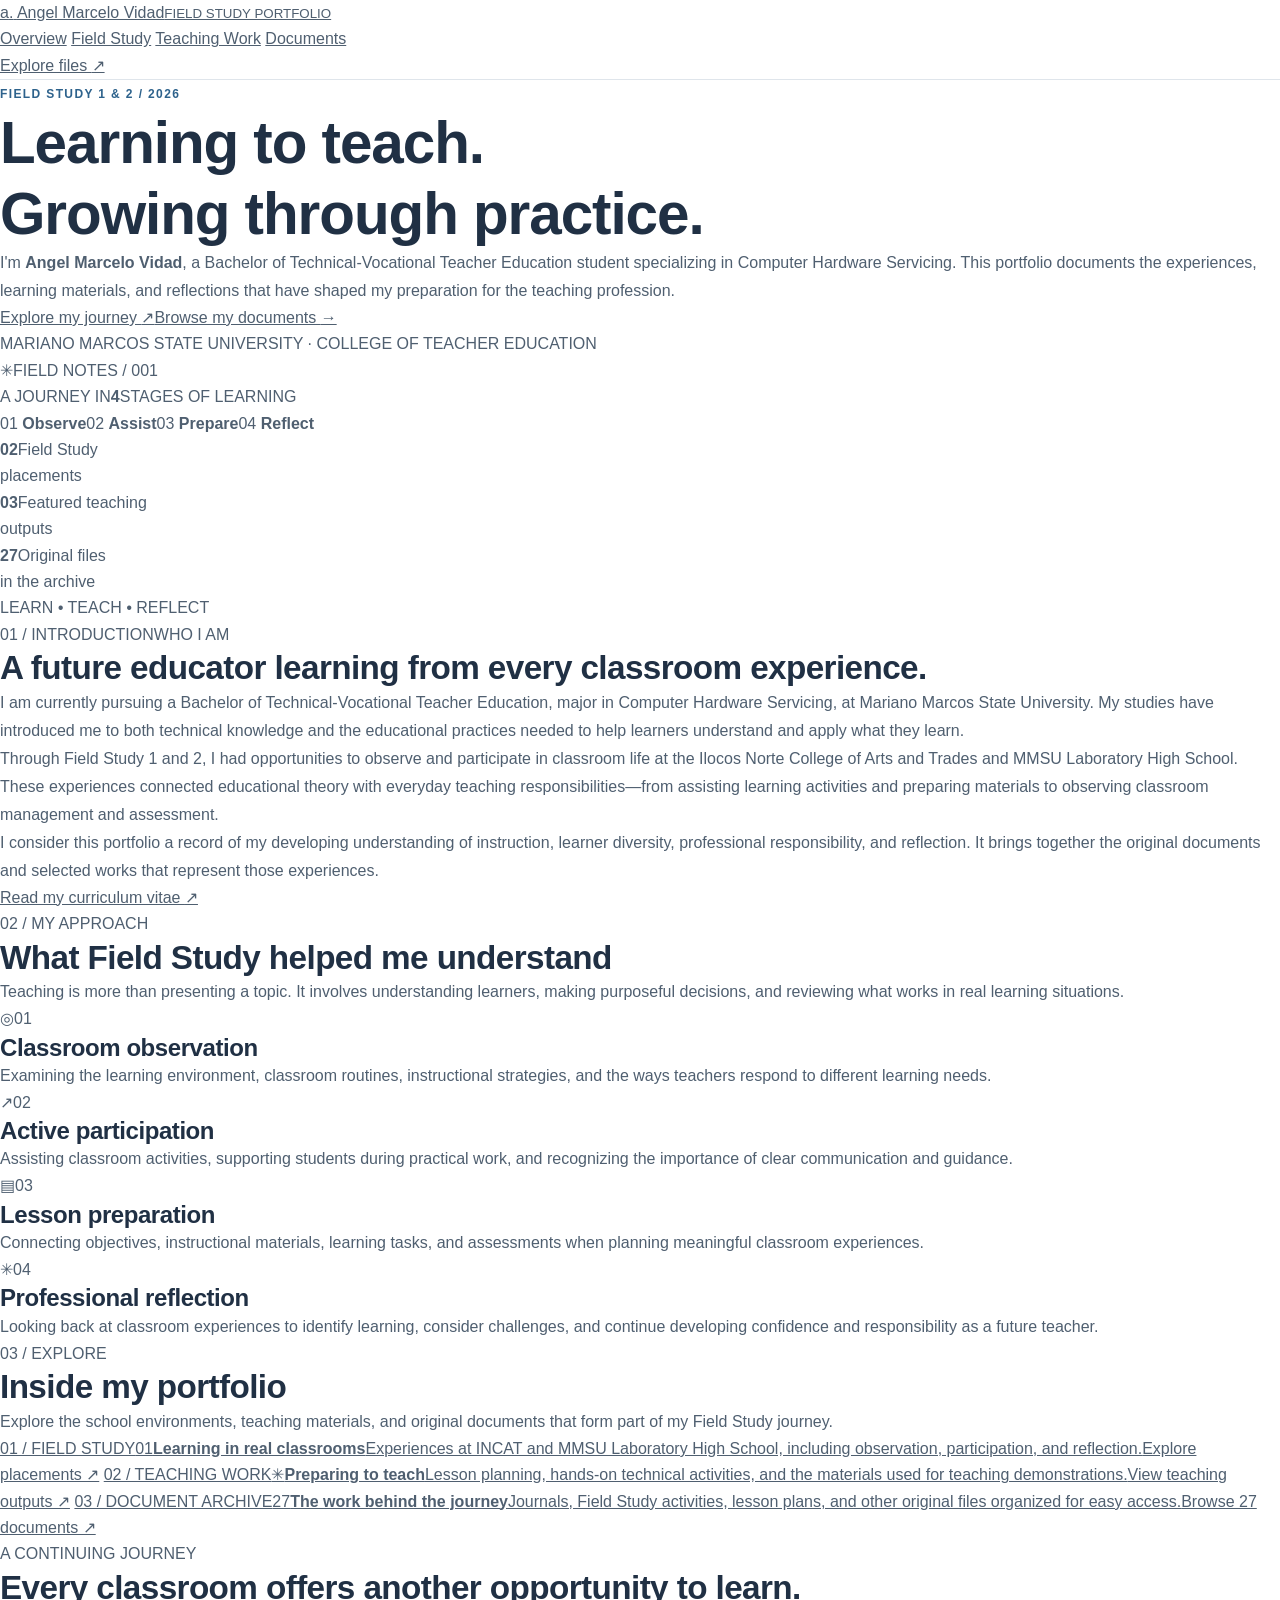
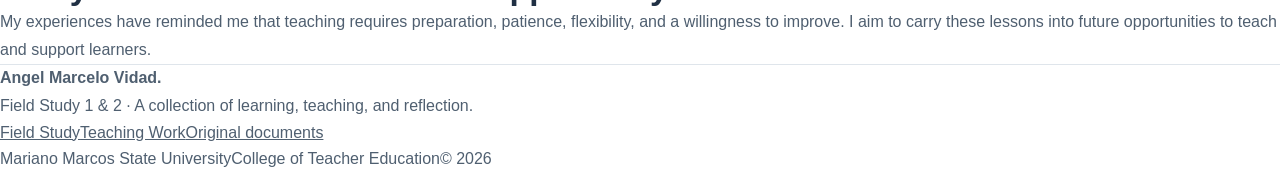
==== commit f8039029: "Design Angel's portfolio with richer descriptions and custom visual sections" ====
--- a/index.html
+++ b/index.html
@@ -3,70 +3,94 @@
 <head>
   <meta charset="utf-8">
   <meta name="viewport" content="width=device-width, initial-scale=1">
-  <meta name="theme-color" content="#ffffff">
-  <meta name="description" content="Field Study 1 and 2 e-portfolio of Angel Marcelo Vidad, BTVTED Computer Hardware Servicing student.">
+  <meta name="theme-color" content="#25252a">
+  <meta name="description" content="A field study e-portfolio documenting Angel Marcelo Vidad's classroom observations, teaching materials, reflective learning, and original submissions.">
+  <meta property="og:title" content="Angel Marcelo Vidad | Field Study E-Portfolio">
+  <meta property="og:description" content="A field study e-portfolio documenting Angel Marcelo Vidad's classroom observations, teaching materials, reflective learning, and original submissions.">
   <meta property="og:type" content="website">
-  <meta property="og:title" content="Home | Angel Marcelo Vidad">
-  <title>Home | Angel Marcelo Vidad</title>
+  <title>Angel Marcelo Vidad | Field Study E-Portfolio</title>
   <link rel="preconnect" href="https://fonts.googleapis.com">
   <link rel="preconnect" href="https://fonts.gstatic.com" crossorigin>
-  <link href="https://fonts.googleapis.com/css2?family=Barlow:wght@400;500;600;700&family=Source+Sans+3:wght@400;500;600;700&display=swap" rel="stylesheet">
-  <link rel="stylesheet" href="styles.css?v=5">
+  <link href="https://fonts.googleapis.com/css2?family=DM+Sans:wght@400;500;600;700&family=Manrope:wght@400;500;600;700;800&display=swap" rel="stylesheet">
+  <link rel="stylesheet" href="styles.css?v=7">
 </head>
 <body>
-<a class="skip-link" href="#main">Skip to main content</a>
+<a class="skip-link" href="#main">Skip to content</a>
 <header class="site-header">
-  <div class="header-inner">
-    <a href="index.html" class="identity" aria-label="Angel Marcelo Vidad, portfolio home">
-      <strong>Angel Marcelo Vidad</strong><span>Field Study E-Portfolio</span>
+  <div class="nav-shell">
+    <a href="index.html" class="brand" aria-label="Angel Marcelo Vidad — homepage">
+      <span class="brand-symbol" aria-hidden="true">a<span>.</span></span>
+      <span class="brand-label">Angel Marcelo Vidad<small>FIELD STUDY PORTFOLIO</small></span>
     </a>
-    <nav class="primary-nav" aria-label="Website navigation">
-      <a href="index.html" aria-current="page">Home</a>
+    <nav class="main-nav" aria-label="Main navigation">
+      <a href="index.html" aria-current="page">Overview</a>
       <a href="fieldwork.html" >Field Study</a>
       <a href="teaching.html" >Teaching Work</a>
       <a href="documents.html" >Documents</a>
     </nav>
+    <a class="nav-cta" href="documents.html">Explore files <span aria-hidden="true">↗</span></a>
   </div>
 </header>
 <main id="main">
-  <section class="home-intro content-area">
-    <div class="intro-main">
-      <p class="eyebrow">FIELD STUDY 1 &amp; 2 / ACADEMIC PORTFOLIO</p>
-      <h1>Angel Marcelo Vidad</h1>
-      <p class="lead">A record of my learning experiences, teaching practice, and professional growth as a future educator.</p>
-      <div class="intro-actions">
-        <a href="fieldwork.html" class="action-primary">Explore my Field Study <span aria-hidden="true">→</span></a>
-        <a href="documents.html" class="action-link">Browse documents <span aria-hidden="true">↗</span></a>
+  <section class="hero-band">
+    <div class="shell hero-layout">
+      <div class="hero-copy">
+        <span class="eyebrow eyebrow-light"><span class="mini-square"></span> FIELD STUDY 1 &amp; 2 / 2026</span>
+        <h1>Learning to teach.<br><span>Growing through practice.</span></h1>
+        <p>I'm <strong>Angel Marcelo Vidad</strong>, a Bachelor of Technical-Vocational Teacher Education student specializing in Computer Hardware Servicing. This portfolio documents the experiences, learning materials, and reflections that have shaped my preparation for the teaching profession.</p>
+        <div class="hero-actions"><a class="primary-button" href="fieldwork.html">Explore my journey <span aria-hidden="true">↗</span></a><a class="light-link" href="documents.html">Browse my documents <span aria-hidden="true">→</span></a></div>
+        <div class="hero-footnote">MARIANO MARCOS STATE UNIVERSITY <span aria-hidden="true">·</span> COLLEGE OF TEACHER EDUCATION</div>
       </div>
-    </div>
-    <aside class="profile-details" aria-labelledby="profileDetails">
-      <h2 id="profileDetails">Student profile</h2>
-      <dl>
-        <div><dt>Program</dt><dd>Bachelor of Technical-Vocational Teacher Education</dd></div>
-        <div><dt>Specialization</dt><dd>Computer Hardware Servicing</dd></div>
-        <div><dt>Institution</dt><dd>Mariano Marcos State University, College of Teacher Education</dd></div>
-      </dl>
-    </aside>
-  </section>
-  <section class="about-area section-soft">
-    <div class="content-area about-columns">
-      <div class="section-kicker"><span class="section-rule"></span><span>ABOUT ME</span></div>
-      <div class="prose">
-        <h2>Learning through real classroom experience</h2>
-        <p>As a future technical-vocational educator, I value opportunities to observe, assist, teach, and reflect in real learning environments.</p>
-        <p>My Field Study experiences at the Ilocos Norte College of Arts and Trades (INCAT) and MMSU Laboratory High School have helped me understand classroom management, student learning needs, instructional planning, and assessment.</p>
-        <a class="text-anchor" href="https://drive.google.com/file/d/1n2Dxwf81ZKYn9kp_oWRRfUBrFf5oGsor/view" target="_blank" rel="noopener noreferrer">View curriculum vitae <span aria-hidden="true">↗</span></a>
+      <div class="hero-visual" aria-label="A decorative four-step pathway representing the Field Study learning process">
+        <div class="visual-head"><span class="visual-symbol" aria-hidden="true">✳</span><span>FIELD NOTES / 001</span></div>
+        <div class="orbit orbit-a" aria-hidden="true"></div><div class="orbit orbit-b" aria-hidden="true"></div>
+        <div class="visual-middle"><span class="visual-small">A JOURNEY IN</span><strong>4</strong><span class="visual-small">STAGES OF LEARNING</span></div>
+        <div class="visual-steps"><span>01 <strong>Observe</strong></span><span>02 <strong>Assist</strong></span><span>03 <strong>Prepare</strong></span><span>04 <strong>Reflect</strong></span></div>
       </div>
     </div>
   </section>
-  <section class="home-sections content-area" aria-labelledby="contentsTitle">
-    <div class="section-heading"><p class="eyebrow">PORTFOLIO CONTENTS</p><h2 id="contentsTitle">Browse my work</h2></div>
-    <div class="content-links">
-      <a href="fieldwork.html"><span class="contents-label">01 · FIELD STUDY</span><strong>Classroom experience</strong><span>My learning at INCAT and MMSU Laboratory High School.</span><span class="line-arrow" aria-hidden="true">View section →</span></a>
-      <a href="teaching.html"><span class="contents-label">02 · TEACHING WORK</span><strong>Lessons and materials</strong><span>Original lesson plans and demonstration outputs.</span><span class="line-arrow" aria-hidden="true">View section →</span></a>
-      <a href="documents.html"><span class="contents-label">03 · DOCUMENTS</span><strong>Portfolio archive</strong><span>Weekly journals, activities, presentations and other files.</span><span class="line-arrow" aria-hidden="true">View section →</span></a>
+  <div class="shell stats-strip" aria-label="Portfolio summary">
+    <div class="stat"><strong>02</strong><span>Field Study<br>placements</span></div>
+    <div class="stat"><strong>03</strong><span>Featured teaching<br>outputs</span></div>
+    <div class="stat"><strong>27</strong><span>Original files<br>in the archive</span></div>
+    <div class="stat stat-word"><span>LEARN <i>•</i> TEACH <i>•</i> REFLECT</span></div>
+  </div>
+  <section class="section shell about-layout">
+    <div class="side-caption"><span class="section-index">01 / INTRODUCTION</span><span class="accent-line"></span><span>WHO I AM</span></div>
+    <div class="about-copy">
+      <h2>A future educator learning from every classroom experience.</h2>
+      <p>I am currently pursuing a Bachelor of Technical-Vocational Teacher Education, major in Computer Hardware Servicing, at Mariano Marcos State University. My studies have introduced me to both technical knowledge and the educational practices needed to help learners understand and apply what they learn.</p>
+      <p>Through Field Study 1 and 2, I had opportunities to observe and participate in classroom life at the Ilocos Norte College of Arts and Trades and MMSU Laboratory High School. These experiences connected educational theory with everyday teaching responsibilities—from assisting learning activities and preparing materials to observing classroom management and assessment.</p>
+      <p>I consider this portfolio a record of my developing understanding of instruction, learner diversity, professional responsibility, and reflection. It brings together the original documents and selected works that represent those experiences.</p>
+      <a class="underlined-action" href="https://drive.google.com/file/d/1n2Dxwf81ZKYn9kp_oWRRfUBrFf5oGsor/view" target="_blank" rel="noopener noreferrer">Read my curriculum vitae <span aria-hidden="true">↗</span></a>
     </div>
   </section>
+  <section class="section section-wash">
+    <div class="shell">
+      <div class="section-top"><div><span class="section-index">02 / MY APPROACH</span><h2>What Field Study helped me understand</h2></div><p>Teaching is more than presenting a topic. It involves understanding learners, making purposeful decisions, and reviewing what works in real learning situations.</p></div>
+      <div class="focus-grid">
+        <article class="focus-item"><span class="focus-icon">◎</span><span class="focus-num">01</span><h3>Classroom observation</h3><p>Examining the learning environment, classroom routines, instructional strategies, and the ways teachers respond to different learning needs.</p></article>
+        <article class="focus-item"><span class="focus-icon">↗</span><span class="focus-num">02</span><h3>Active participation</h3><p>Assisting classroom activities, supporting students during practical work, and recognizing the importance of clear communication and guidance.</p></article>
+        <article class="focus-item"><span class="focus-icon">▤</span><span class="focus-num">03</span><h3>Lesson preparation</h3><p>Connecting objectives, instructional materials, learning tasks, and assessments when planning meaningful classroom experiences.</p></article>
+        <article class="focus-item"><span class="focus-icon">✳</span><span class="focus-num">04</span><h3>Professional reflection</h3><p>Looking back at classroom experiences to identify learning, consider challenges, and continue developing confidence and responsibility as a future teacher.</p></article>
+      </div>
+    </div>
+  </section>
+  <section class="section shell">
+    <div class="section-top"><div><span class="section-index">03 / EXPLORE</span><h2>Inside my portfolio</h2></div><p>Explore the school environments, teaching materials, and original documents that form part of my Field Study journey.</p></div>
+    <div class="portal-grid">
+      <a href="fieldwork.html" class="portal portal-dark"><span class="portal-kicker">01 / FIELD STUDY</span><span class="portal-art portal-art-one" aria-hidden="true">01</span><strong>Learning in real classrooms</strong><span class="portal-desc">Experiences at INCAT and MMSU Laboratory High School, including observation, participation, and reflection.</span><span class="portal-go">Explore placements ↗</span></a>
+      <a href="teaching.html" class="portal portal-cream"><span class="portal-kicker">02 / TEACHING WORK</span><span class="portal-art portal-art-two" aria-hidden="true">✳</span><strong>Preparing to teach</strong><span class="portal-desc">Lesson planning, hands-on technical activities, and the materials used for teaching demonstrations.</span><span class="portal-go">View teaching outputs ↗</span></a>
+      <a href="documents.html" class="portal portal-green"><span class="portal-kicker">03 / DOCUMENT ARCHIVE</span><span class="portal-art portal-art-three" aria-hidden="true">27</span><strong>The work behind the journey</strong><span class="portal-desc">Journals, Field Study activities, lesson plans, and other original files organized for easy access.</span><span class="portal-go">Browse 27 documents ↗</span></a>
+    </div>
+  </section>
+  <section class="reflection-band"><div class="shell reflection-grid"><div><span class="section-index">A CONTINUING JOURNEY</span><h2>Every classroom offers another opportunity to learn.</h2></div><p>My experiences have reminded me that teaching requires preparation, patience, flexibility, and a willingness to improve. I aim to carry these lessons into future opportunities to teach and support learners.</p></div></section>
 </main>
-<footer class="site-footer"><div class="footer-inner"><span>Angel Marcelo Vidad</span><span>Mariano Marcos State University · Field Study 1 &amp; 2</span><span>2026</span></div></footer>
+<footer class="site-footer">
+  <div class="shell footer-grid">
+    <div><strong>Angel Marcelo Vidad<span class="accent-mark">.</span></strong><p>Field Study 1 &amp; 2 · A collection of learning, teaching, and reflection.</p></div>
+    <div class="footer-links"><a href="fieldwork.html">Field Study</a><a href="teaching.html">Teaching Work</a><a href="documents.html">Original documents</a></div>
+    <div class="footer-meta"><span>Mariano Marcos State University</span><span>College of Teacher Education</span><span>© 2026</span></div>
+  </div>
+</footer>
 </body></html>
--- a/styles.css
+++ b/styles.css
@@ -1,176 +1,166 @@
-/* 2026 complete rebuild — warm print-journal identity, no previous layout styles */
+/* Angel Marcelo Vidad — academic portfolio, restrained fifth-generation redesign */
 :root{
- --bg:#fffaf1;--paper:#fffefb;--ink:#342722;--brown:#6c5750;
- --orange:#d94f30;--orange-dark:#a83d25;--apricot:#f4bd9c;
- --butter:#ffe3b4;--cream:#ffeed9;--rule:#ddcbb8;
- --heading:"Bricolage Grotesque","Trebuchet MS",Arial,sans-serif;
- --body:"DM Sans","Verdana",Arial,sans-serif
+  --navy:#1b3450;
+  --blue:#2d628c;
+  --blue-dark:#224f74;
+  --ink:#203044;
+  --text:#4f5f70;
+  --subtle:#748396;
+  --line:#dfe5eb;
+  --pale:#f6f8fa;
+  --surface:#ffffff;
+  --heading:"Barlow",Arial,Helvetica,sans-serif;
+  --body:"Source Sans 3","Segoe UI",Arial,sans-serif;
 }
 *{box-sizing:border-box}
 html{scroll-behavior:smooth}
-body{margin:0;background:var(--bg);color:var(--brown);font:16px/1.7 var(--body);-webkit-font-smoothing:antialiased}
+body{margin:0;background:var(--surface);color:var(--text);font:16px/1.65 var(--body);-webkit-font-smoothing:antialiased}
+a{color:inherit}
 button,input,select{font:inherit}
-a{color:inherit}
-h1,h2,h3,p{margin:0}
-h1,h2,h3{font-family:var(--heading);color:var(--ink)}
-button{cursor:pointer}
+h1,h2,h3,p,dl{margin:0}
+h1,h2,h3{font-family:var(--heading);line-height:1.22;color:var(--ink);letter-spacing:-.018em}
+h1{font-size:clamp(2.65rem,4.8vw,3.65rem);font-weight:600}
+h2{font-size:clamp(1.65rem,2.6vw,2.15rem);font-weight:600}
+h3{font-size:1.5rem;font-weight:600}
+p{line-height:1.75}
 [hidden]{display:none!important}
-.skip:not(:focus){position:absolute;width:1px;height:1px;overflow:hidden;clip:rect(0,0,0,0);white-space:nowrap}
-.skip:focus{position:fixed;top:12px;left:12px;background:#fff;z-index:100;padding:10px 15px}
-.site-header{background:var(--bg);border-bottom:1px solid var(--rule)}
-.edition-strip{background:var(--ink);color:#fff5e5;display:flex;justify-content:space-between;gap:24px;padding:8px clamp(22px,5vw,78px);font-size:10px;font-weight:700;letter-spacing:.16em}
-.nav-wrap{max-width:1440px;padding:21px clamp(22px,5vw,78px);margin:auto;display:flex;align-items:center;justify-content:space-between;gap:25px}
-.site-brand{font:800 33px/1 var(--heading);letter-spacing:-.075em;text-decoration:none;color:var(--ink);white-space:nowrap}
-.brand-dot{color:var(--orange)}
-.site-brand small{display:block;font:700 9px/1.4 var(--body);letter-spacing:.22em;color:var(--brown);margin-top:5px}
-.top-nav{display:flex;align-items:center;gap:clamp(14px,3.1vw,45px);white-space:nowrap}
-.top-nav a{font:700 13px/1 var(--body);padding:11px 0;text-decoration:none;color:var(--brown);border-bottom:2px solid transparent}
-.top-nav a:hover{color:var(--orange)}
-.top-nav a[aria-current=page]{color:var(--ink);border-color:var(--orange)}
-a:focus-visible,button:focus-visible,input:focus-visible,select:focus-visible{outline:3px solid var(--orange);outline-offset:4px}
-
-/* A print-cover first page: not a conventional portfolio hero */
-.cover-shell{padding:28px clamp(16px,3vw,42px) 0}
-.cover{max-width:1370px;margin:auto;background:var(--apricot);border:1px solid #df9f7a;padding:clamp(23px,3.5vw,48px);color:var(--ink)}
-.cover-top,.cover-bottom{display:flex;justify-content:space-between;gap:24px;font-size:10px;letter-spacing:.13em;font-weight:800}
-.cover-top{padding-bottom:18px;border-bottom:1px solid rgba(62,43,33,.38)}
-.cover-bottom{border-top:1px solid rgba(62,43,33,.38);padding-top:17px}
-.cover-body{min-height:clamp(410px,47vw,595px);display:grid;grid-template-columns:1.3fr .7fr;gap:30px;align-items:center}
-.cover-headline{padding:34px 0}
-.cover-pretitle,.cover-signature>span{display:block;font-size:11px;letter-spacing:.18em;font-weight:800}
-.cover-headline h1{font:800 clamp(72px,8vw,133px)/.85 var(--heading);letter-spacing:-.087em;margin:24px 0 28px}
-.cover-headline h1 i{font-style:normal;color:var(--orange-dark)}
-.cover-headline p{font-size:clamp(16px,1.4vw,20px);max-width:440px;line-height:1.5;color:#5e4135;font-weight:500}
-.cover-side{height:100%;display:flex;flex-direction:column;justify-content:space-between;align-items:flex-end;padding:20px 0 29px}
-.folio-number{font:800 clamp(138px,18vw,270px)/.85 var(--heading);letter-spacing:-.12em;color:#fff5e8;white-space:nowrap}
-.cover-signature{text-align:right}
-.cover-signature strong{display:block;font:750 clamp(23px,3vw,39px)/1.05 var(--heading);letter-spacing:-.045em;margin-top:12px}
-
-.content-width{max-width:1140px;margin:auto;padding-left:clamp(22px,5vw,72px);padding-right:clamp(22px,5vw,72px)}
-.home-intro{display:grid;grid-template-columns:.4fr 1fr;gap:45px;padding-top:110px;padding-bottom:105px}
-.home-intro-label{font-size:11px;letter-spacing:.12em;font-weight:800;color:var(--orange-dark);padding-top:15px}
-.ink-dot{display:inline-block;width:9px;height:9px;background:var(--orange);border-radius:50%;margin-right:8px}
-.home-intro-copy h2{font:800 clamp(42px,5vw,73px)/1.03 var(--heading);letter-spacing:-.067em;margin-bottom:28px}
-.home-intro-copy p{font-size:clamp(16px,1.6vw,19px);max-width:680px;line-height:1.8;margin-bottom:27px}
-.underlined-link{color:var(--orange-dark);text-decoration:none;font-weight:800;border-bottom:1.5px solid currentColor;padding-bottom:3px}
-.underlined-link:hover{color:var(--ink)}
-.reading-list{padding-bottom:130px}
-.reading-heading{display:flex;justify-content:space-between;align-items:center;gap:20px;padding-bottom:22px;border-bottom:2px solid var(--ink)}
-.reading-heading h2{font:800 clamp(30px,3vw,43px)/1.15 var(--heading);letter-spacing:-.05em}
-.reading-heading>span{font-size:11px;letter-spacing:.15em;font-weight:800;color:var(--orange-dark)}
-.reading-entry{display:grid;grid-template-columns:85px minmax(0,1fr) 60px;align-items:center;gap:18px;padding:28px 3px;border-bottom:1px solid var(--rule);text-decoration:none;transition:padding .15s,background .15s}
-.reading-entry:hover{padding-left:12px;background:#fff1df}
-.entry-index{font:800 12px var(--body);color:var(--orange-dark);letter-spacing:.08em}
-.entry-text strong{display:block;font:800 clamp(23px,2.8vw,34px)/1.25 var(--heading);color:var(--ink);letter-spacing:-.035em}
-.entry-text small{display:block;font-size:14px;margin-top:3px}
-.entry-arrow{font-size:24px;justify-self:end;color:var(--orange)}
-
-/* Actual independent chapter pages */
-.chapter-strip{background:var(--butter);color:var(--ink);display:flex;justify-content:space-between;gap:24px;padding:13px clamp(24px,6vw,90px);font-size:11px;font-weight:800;letter-spacing:.16em}
-.chapter-container{width:min(1100px,calc(100% - 64px));margin:0 auto;padding-bottom:110px}
-.chapter-heading{padding:85px 0 70px;border-bottom:2px solid var(--ink)}
-.chapter-stamp{display:inline-block;background:var(--orange);color:white;font-size:11px;font-weight:800;letter-spacing:.12em;padding:8px 11px;margin-bottom:31px}
-.chapter-heading h1{font:800 clamp(59px,8vw,118px)/.95 var(--heading);letter-spacing:-.08em;margin-bottom:26px}
-.chapter-heading>p{font-size:clamp(17px,1.7vw,20px);line-height:1.75;max-width:710px}
-.chapter-block{display:grid;grid-template-columns:.35fr 1fr;gap:45px;border-bottom:1px solid var(--rule);padding:54px 0 62px}
-.chapter-marker{display:flex;flex-direction:column;align-items:flex-start;gap:13px;padding-top:8px}
-.chapter-marker span{color:var(--orange-dark);font-size:11px;letter-spacing:.14em;font-weight:800}
-.chapter-marker strong{font:800 clamp(25px,3.5vw,44px)/1 var(--heading);color:var(--ink);letter-spacing:-.06em}
-.chapter-body h2{font:800 clamp(32px,4.4vw,55px)/1.13 var(--heading);letter-spacing:-.065em;margin-bottom:20px}
-.chapter-body>p{font-size:17px;line-height:1.83;max-width:740px;margin-bottom:29px}
-.simple-line{display:grid;grid-template-columns:115px 1fr;gap:15px;align-items:baseline;border-top:1px solid var(--rule);padding:12px 0}
-.simple-line:last-of-type{border-bottom:1px solid var(--rule);margin-bottom:27px}
-.simple-line span{font-size:10px;font-weight:800;letter-spacing:.15em;color:var(--orange-dark)}
-.simple-line strong{color:var(--ink);font-weight:600;font-size:14px}
-.works-section{border-top:0}
-.work-row{display:grid;grid-template-columns:105px 1fr;gap:40px;border-bottom:1px solid var(--rule);padding:52px 0}
-.work-count{font:800 45px/1 var(--heading);letter-spacing:-.055em;color:var(--orange)}
-.work-tag{font-size:11px;letter-spacing:.16em;font-weight:800;color:var(--orange-dark)}
-.work-details h2{font:800 clamp(27px,4vw,47px)/1.17 var(--heading);letter-spacing:-.055em;max-width:730px;margin:13px 0 15px}
-.work-details p{font-size:17px;max-width:620px;line-height:1.7;margin-bottom:23px}
-.chapter-end{display:flex;gap:30px;justify-content:space-between;align-items:flex-end;padding-top:54px}
-.chapter-end p{font-size:15px;max-width:510px}
-.chapter-end a{color:var(--orange-dark);font-weight:800;text-decoration:none;white-space:nowrap;border-bottom:1px solid currentColor}
-.chapter-end a:hover{text-decoration:underline}
-
-/* Document index = flat table, not a gallery or card grid */
-.archive-heading{padding-bottom:52px}
-.rust-dot{color:var(--orange)}
-.archive-toolbar{display:grid;grid-template-columns:minmax(220px,1.5fr) minmax(165px,.7fr) minmax(160px,.7fr);gap:18px;padding:31px 0 36px}
-.archive-toolbar label{display:grid;gap:9px;min-width:0}
-.archive-toolbar label span{font-size:10px;letter-spacing:.14em;color:var(--orange-dark);font-weight:800}
-.archive-toolbar input,.archive-toolbar select{appearance:auto;background:var(--paper);border:1px solid #c9b8a8;border-radius:0;color:var(--ink);padding:12px 13px;width:100%;min-width:0;font-size:14px}
-.archive-table-head{display:flex;justify-content:space-between;gap:12px;border-bottom:2px solid var(--ink);padding:10px 0 15px;color:var(--ink);font-size:11px;letter-spacing:.12em;font-weight:800}
-.file-row{display:grid;grid-template-columns:54px minmax(0,1fr) 86px 27px;gap:16px;align-items:center;padding:20px 6px 21px;border-bottom:1px solid var(--rule);text-decoration:none;transition:background .12s}
-.file-row:hover{background:var(--cream)}
-.file-number{color:var(--orange-dark);font:800 12px var(--body);letter-spacing:.08em}
-.file-title{display:block;color:var(--ink);font-size:16px;font-weight:800;line-height:1.42}
-.file-description{display:block;font-size:13px;color:var(--brown);line-height:1.5;margin-top:4px}
-.file-place{color:var(--brown);text-align:right;font-size:11px;font-weight:800}
-.file-arrow{color:var(--orange);justify-self:end;font-size:22px}
-.empty-message{padding:36px 10px;text-align:center}
-.archive-footnote{font-size:13px;margin-top:28px;color:var(--brown)}
-.site-footer{background:var(--ink);color:#ffeddb;padding:32px clamp(23px,5vw,78px);display:flex;justify-content:space-between;gap:18px;align-items:center;font-size:12px;line-height:1.6}
-.site-footer a{text-decoration:none;color:#ffc49b;font-weight:800}
-.site-footer a:hover{text-decoration:underline}
-@media(max-width:950px){
- .cover-body{grid-template-columns:1fr .45fr}
- .folio-number{font-size:clamp(90px,15vw,170px)}
- .cover-headline h1{font-size:clamp(65px,8vw,104px)}
- .chapter-block{grid-template-columns:.38fr 1fr}
- .archive-toolbar{grid-template-columns:1fr 1fr}
- .archive-toolbar label:first-child{grid-column:1/-1}
- .site-footer{flex-wrap:wrap}
+.skip-link:not(:focus){position:absolute;overflow:hidden;clip:rect(0,0,0,0);width:1px;height:1px;white-space:nowrap}
+.skip-link:focus{position:fixed;top:12px;left:12px;padding:10px 15px;background:white;z-index:100;border:2px solid var(--blue)}
+:focus-visible{outline:2px solid var(--blue);outline-offset:4px}
+.site-header{border-bottom:1px solid var(--line);background:var(--surface)}
+.header-inner{max-width:1170px;margin:auto;min-height:88px;padding:16px 32px;display:flex;justify-content:space-between;align-items:center;gap:32px}
+.identity{text-decoration:none;display:flex;flex-direction:column;gap:1px;flex-shrink:0}
+.identity strong{font:600 20px/1.2 var(--heading);color:var(--navy)}
+.identity span{color:var(--subtle);font-size:12px;letter-spacing:.07em;text-transform:uppercase;font-weight:600}
+.primary-nav{display:flex;align-items:center;gap:31px;white-space:nowrap}
+.primary-nav a{display:inline-flex;align-items:center;text-decoration:none;font-size:14px;color:var(--text);font-weight:600;min-height:44px;border-bottom:2px solid transparent;transition:color .15s}
+.primary-nav a[aria-current=page]{color:var(--blue);border-bottom-color:var(--blue)}
+.primary-nav a:hover{color:var(--blue)}
+.content-area{width:min(100% - 64px,1070px);margin:0 auto}
+.eyebrow{font:700 12px/1.35 var(--body);letter-spacing:.115em;color:var(--blue);text-transform:uppercase}
+.home-intro{display:grid;grid-template-columns:minmax(0,1.3fr) minmax(285px,.7fr);gap:clamp(40px,7vw,105px);padding-top:102px;padding-bottom:101px;align-items:center}
+.intro-main h1{margin:16px 0 20px;max-width:620px}
+.lead{font-size:clamp(18px,2vw,21px);line-height:1.65;max-width:610px}
+.intro-actions{display:flex;align-items:center;gap:30px;flex-wrap:wrap;margin-top:33px}
+.action-primary{display:inline-flex;align-items:center;gap:19px;text-decoration:none;background:var(--blue);color:white;font-size:15px;font-weight:700;padding:12px 19px;border-radius:3px;transition:background .15s}
+.action-primary:hover{background:var(--blue-dark)}
+.action-link{font-weight:700;color:var(--blue);font-size:15px;text-decoration:none}
+.action-link:hover{text-decoration:underline;text-underline-offset:4px}
+.profile-details{padding-left:27px;border-left:2px solid var(--line)}
+.profile-details h2{font:600 17px/1.3 var(--heading);margin:0 0 19px}
+.profile-details dl>div{padding:12px 0;border-top:1px solid var(--line)}
+.profile-details dt{font:700 11px/1.3 var(--body);letter-spacing:.09em;text-transform:uppercase;color:var(--subtle);margin-bottom:5px}
+.profile-details dd{margin:0;color:var(--ink);font-size:15px;line-height:1.55}
+.section-soft{background:var(--pale);border-top:1px solid var(--line);border-bottom:1px solid var(--line)}
+.about-columns{display:grid;grid-template-columns:minmax(170px,.32fr) minmax(0,1fr);gap:38px;padding-top:69px;padding-bottom:70px}
+.section-kicker{display:flex;align-items:center;gap:12px;height:24px;margin-top:7px;color:var(--blue);font-size:12px;letter-spacing:.1em;font-weight:700}
+.section-rule{width:20px;height:2px;background:var(--blue)}
+.prose h2{margin-bottom:22px}
+.prose p{font-size:17px;max-width:735px;margin-bottom:17px}
+.text-anchor{display:inline-flex;align-items:center;gap:10px;text-decoration:none;color:var(--blue);font-weight:700;margin-top:8px;font-size:15px}
+.text-anchor:hover{text-decoration:underline;text-underline-offset:5px}
+.home-sections{padding-top:81px;padding-bottom:110px}
+.section-heading{margin-bottom:28px}
+.section-heading h2{margin-top:10px}
+.content-links{display:grid;grid-template-columns:repeat(3,minmax(0,1fr));border-top:1px solid var(--line);border-bottom:1px solid var(--line)}
+.content-links>a{min-height:245px;display:flex;flex-direction:column;padding:25px 24px 22px 0;text-decoration:none;gap:12px}
+.content-links>a+a{border-left:1px solid var(--line);padding-left:25px}
+.content-links>a:hover strong,.content-links>a:hover .line-arrow{color:var(--blue)}
+.contents-label{font-size:11px;font-weight:700;letter-spacing:.08em;color:var(--subtle)}
+.content-links strong{font:600 23px/1.25 var(--heading);color:var(--ink)}
+.content-links>a>span:nth-of-type(2){font-size:15px;line-height:1.55;color:var(--text)}
+.line-arrow{margin-top:auto;color:var(--blue);font-size:14px;font-weight:700}
+.inner-main{min-height:calc(100vh - 160px)}
+.page-heading{padding:74px 0 72px;border-bottom:1px solid var(--line);max-width:100%}
+.page-heading h1{margin-top:12px}
+.page-heading>p:last-child{font-size:18px;max-width:785px;line-height:1.75;margin-top:20px}
+.section-heading-tight{margin-top:64px;margin-bottom:8px}
+.school-entry{display:grid;grid-template-columns:200px minmax(0,1fr);gap:43px;padding:33px 0 48px;border-bottom:1px solid var(--line)}
+.school-side{display:flex;align-items:flex-start;gap:20px}
+.school-number{font:600 30px/1 var(--heading);color:var(--blue)}
+.school-type{font-size:11px;font-weight:700;letter-spacing:.095em;color:var(--subtle);margin-top:5px}
+.school-content h3{font-size:28px;max-width:670px;margin-bottom:16px}
+.school-content p{max-width:700px;font-size:17px;margin-bottom:17px}
+.school-content .text-anchor{margin-top:4px}
+.bottom-navigation{margin:57px 0 90px;display:flex;justify-content:flex-end}
+.bottom-navigation a{color:var(--blue);font-weight:700;text-decoration:none;font-size:16px}
+.bottom-navigation a:hover{text-decoration:underline;text-underline-offset:5px}
+.outputs{border-top:1px solid var(--line)}
+.output-row{display:grid;grid-template-columns:185px minmax(0,1fr) 110px;gap:25px;align-items:start;padding:30px 0 36px;border-bottom:1px solid var(--line)}
+.output-type{color:var(--subtle);font-size:11px;letter-spacing:.09em;font-weight:700;text-transform:uppercase;padding-top:6px}
+.output-row h3{font-size:23px;margin-bottom:11px}
+.output-row p{font-size:16px;max-width:575px}
+.output-link{justify-self:end;font-weight:700;color:var(--blue);text-decoration:none;font-size:15px;white-space:nowrap;margin-top:5px}
+.output-link:hover{text-decoration:underline;text-underline-offset:4px}
+.library-tools{display:grid;grid-template-columns:minmax(240px,1.3fr) minmax(155px,.65fr) minmax(155px,.65fr);gap:16px;margin:42px 0 34px}
+.library-tools label{min-width:0;display:flex;flex-direction:column;gap:7px}
+.library-tools label>span{font-weight:700;color:var(--ink);font-size:13px}
+.library-tools input,.library-tools select{min-width:0;width:100%;border:1px solid #c8d3dd;background:white;border-radius:3px;padding:10px 11px;color:var(--ink);height:44px;font-size:15px}
+.library-tools input:focus,.library-tools select:focus{border-color:var(--blue);outline:2px solid #b4d0e5;outline-offset:1px}
+.library-heading{display:flex;align-items:center;justify-content:space-between;gap:20px;padding-bottom:17px;border-bottom:2px solid var(--navy)}
+.library-heading h2{font-size:21px}
+.library-heading>span{font-size:14px;color:var(--subtle);font-weight:600}
+.file-row{display:grid;grid-template-columns:minmax(0,1fr) 100px 24px;gap:14px;align-items:center;min-height:82px;padding:17px 8px;border-bottom:1px solid var(--line);text-decoration:none}
+.file-row:hover{background:var(--pale)}
+.file-title{display:block;font-size:16px;line-height:1.4;color:var(--ink);font-weight:700}
+.file-description{display:block;font-size:14px;color:var(--text);line-height:1.5;margin-top:3px}
+.file-place{font-size:12px;color:var(--subtle);text-align:right;font-weight:700}
+.file-arrow{justify-self:end;font-size:17px;color:var(--blue)}
+.empty-message{padding:30px 0;color:var(--subtle)}
+.library-note{font-size:14px;color:var(--subtle);margin:24px 0 90px}
+.site-footer{border-top:1px solid var(--line);background:var(--surface)}
+.footer-inner{max-width:1170px;margin:auto;padding:26px 32px;display:flex;justify-content:space-between;gap:24px;align-items:center;color:var(--subtle);font-size:13px}
+@media(max-width:900px){
+ .home-intro{grid-template-columns:1fr;gap:44px;padding-top:74px;padding-bottom:75px}
+ .profile-details{border-left:0;border-top:1px solid var(--line);padding-left:0;padding-top:21px;display:grid;grid-template-columns:155px 1fr;gap:23px}
+ .profile-details h2{margin:7px 0}
+ .profile-details dl>div:first-child{border-top:0;padding-top:0}
+ .school-entry{grid-template-columns:150px 1fr;gap:22px}
+ .school-side{display:block}
+ .school-type{display:block;margin-top:12px}
+ .output-row{grid-template-columns:135px minmax(0,1fr);gap:18px}
+ .output-link{grid-column:2;justify-self:start;margin-top:0}
+ .library-tools{grid-template-columns:1fr 1fr}
+ .library-tools .search-input{grid-column:1/-1}
 }
-@media(max-width:700px){
- .edition-strip{font-size:8px;padding:8px 17px}
- .edition-strip span:last-child{display:none}
- .nav-wrap{padding:17px 18px 11px;display:block}
- .site-brand{font-size:29px;display:inline-block;margin-bottom:14px}
- .top-nav{display:flex;justify-content:space-between;gap:12px;overflow-x:auto}
- .top-nav a{font-size:12px;padding:10px 2px}
- .cover-shell{padding:17px 12px 0}
- .cover{padding:20px}
- .cover-top,.cover-bottom{font-size:8px;letter-spacing:.08em;gap:10px}
- .cover-bottom{display:block}
- .cover-bottom span{display:block}
- .cover-body{display:block;min-height:0}
- .cover-headline{padding:64px 0 40px}
- .cover-headline h1{font-size:clamp(56px,12vw,84px);margin:20px 0 21px}
- .cover-headline p{font-size:16px;max-width:420px}
- .cover-side{height:auto;padding:0 0 42px;flex-direction:row;align-items:flex-end;gap:12px}
- .folio-number{font-size:clamp(80px,20vw,130px);line-height:.75}
- .cover-signature strong{font-size:19px}
- .cover-signature>span{font-size:8px}
- .home-intro{grid-template-columns:1fr;gap:22px;padding-top:78px;padding-bottom:74px}
- .home-intro-copy h2{font-size:clamp(38px,9vw,55px)}
- .reading-list{padding-bottom:82px}
- .reading-entry{grid-template-columns:58px 1fr 24px;gap:9px}
- .entry-text strong{font-size:23px}
- .entry-text small{font-size:12px}
- .chapter-strip{font-size:9px;padding:12px 20px}
- .chapter-container{width:calc(100% - 40px);padding-bottom:80px}
- .chapter-heading{padding:63px 0 50px}
- .chapter-heading h1{font-size:clamp(48px,11vw,78px)}
- .chapter-heading>p{font-size:17px}
- .chapter-block{grid-template-columns:1fr;gap:21px;padding:40px 0}
- .chapter-marker{flex-direction:row;align-items:center;gap:14px}
- .chapter-marker strong{font-size:26px}
- .chapter-body h2{font-size:clamp(32px,8vw,45px)}
- .chapter-body>p{font-size:16px}
- .work-row{grid-template-columns:46px 1fr;gap:18px;padding:34px 0}
- .work-count{font-size:31px}
- .work-details h2{font-size:clamp(27px,6.8vw,38px)}
- .work-details p{font-size:15px}
- .chapter-end{align-items:start;display:block}
- .chapter-end a{display:inline-block;margin-top:20px}
- .archive-toolbar{grid-template-columns:1fr}
- .archive-toolbar label:first-child{grid-column:auto}
- .file-row{grid-template-columns:27px 1fr 25px;gap:10px}
+@media(max-width:680px){
+ .header-inner{display:block;padding:17px 18px 8px}
+ .identity{display:inline-flex;margin-bottom:9px}
+ .primary-nav{gap:22px;overflow-x:auto;padding-bottom:0}
+ .primary-nav a{font-size:13px;min-height:37px}
+ .content-area{width:min(100% - 36px,1070px)}
+ .home-intro{padding-top:60px;padding-bottom:57px}
+ .intro-main h1{font-size:clamp(2.4rem,9vw,3.15rem)}
+ .lead{font-size:18px}
+ .intro-actions{gap:19px;margin-top:27px}
+ .profile-details{display:block}
+ .profile-details h2{margin-bottom:17px}
+ .profile-details dl>div:first-child{border-top:1px solid var(--line);padding-top:12px}
+ .about-columns{display:block;padding-top:55px;padding-bottom:56px}
+ .section-kicker{margin-bottom:17px}
+ .prose p{font-size:16px}
+ .home-sections{padding-top:61px;padding-bottom:72px}
+ .content-links{display:block}
+ .content-links>a{min-height:0;padding:22px 0 26px!important;border-left:0!important}
+ .content-links>a+a{border-top:1px solid var(--line)}
+ .content-links strong{font-size:22px}
+ .page-heading{padding:57px 0 51px}
+ .page-heading>p:last-child{font-size:17px}
+ .section-heading-tight{margin-top:49px}
+ .school-entry{display:block;padding:29px 0 35px}
+ .school-side{display:flex;gap:18px;align-items:baseline;margin-bottom:17px}
+ .school-type{margin:0}
+ .school-number{font-size:24px}
+ .school-content h3{font-size:24px}
+ .school-content p{font-size:16px}
+ .output-row{display:block;padding:26px 0 30px}
+ .output-type{display:block;margin-bottom:9px}
+ .output-row h3{font-size:21px}
+ .output-link{display:inline-block;margin-top:16px}
+ .library-tools{grid-template-columns:1fr;gap:12px}
+ .library-tools .search-input{grid-column:auto}
+ .file-row{grid-template-columns:minmax(0,1fr) 22px;gap:8px}
  .file-place{display:none}
- .file-title{font-size:14px}
- .file-description{font-size:12px}
- .archive-table-head span:last-child{display:none}
- .site-footer{display:grid;gap:5px;padding:28px 22px;font-size:11px}
+ .footer-inner{padding:23px 18px;flex-wrap:wrap;gap:7px}
 }
-@media(prefers-reduced-motion:reduce){html{scroll-behavior:auto}*,*:before,*:after{transition:none!important}}
+@media(prefers-reduced-motion:reduce){html{scroll-behavior:auto}*{transition:none!important}}
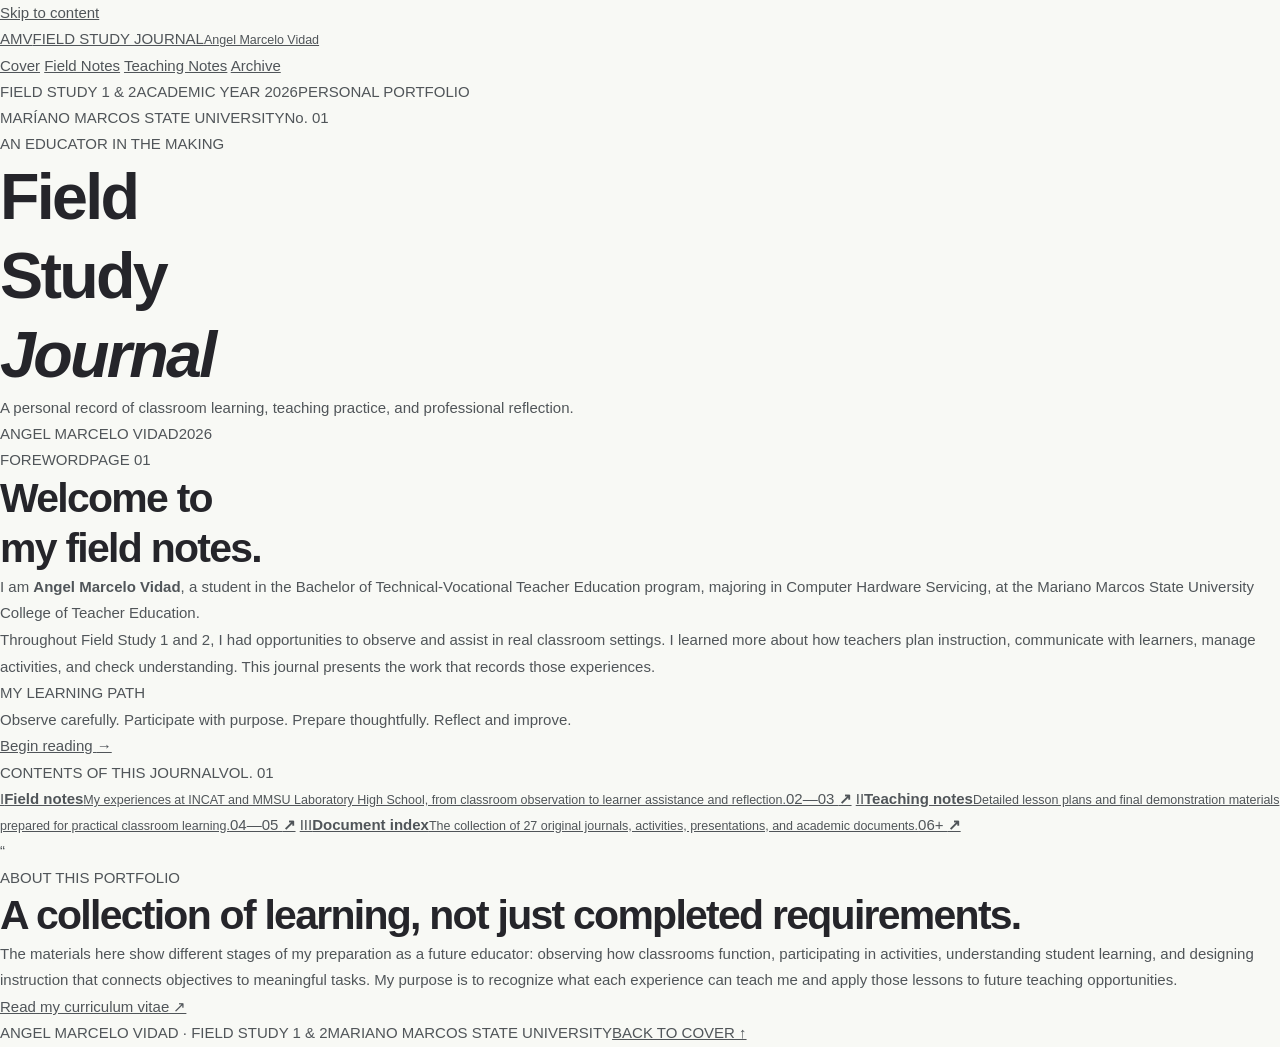
==== commit 18e7459a: "Rebuild Angel portfolio as distinctive notebook journal chapter" ====
--- a/index.html
+++ b/index.html
@@ -1,96 +1,57 @@
 <!doctype html>
-<html lang="en">
-<head>
-  <meta charset="utf-8">
-  <meta name="viewport" content="width=device-width, initial-scale=1">
-  <meta name="theme-color" content="#25252a">
-  <meta name="description" content="A field study e-portfolio documenting Angel Marcelo Vidad's classroom observations, teaching materials, reflective learning, and original submissions.">
-  <meta property="og:title" content="Angel Marcelo Vidad | Field Study E-Portfolio">
-  <meta property="og:description" content="A field study e-portfolio documenting Angel Marcelo Vidad's classroom observations, teaching materials, reflective learning, and original submissions.">
-  <meta property="og:type" content="website">
-  <title>Angel Marcelo Vidad | Field Study E-Portfolio</title>
-  <link rel="preconnect" href="https://fonts.googleapis.com">
-  <link rel="preconnect" href="https://fonts.gstatic.com" crossorigin>
-  <link href="https://fonts.googleapis.com/css2?family=DM+Sans:wght@400;500;600;700&family=Manrope:wght@400;500;600;700;800&display=swap" rel="stylesheet">
-  <link rel="stylesheet" href="styles.css?v=7">
+<html lang="en"><head>
+<meta charset="utf-8"><meta name="viewport" content="width=device-width,initial-scale=1">
+<meta name="theme-color" content="#f6f1e8">
+<meta name="description" content="An academic field study journal by Angel Marcelo Vidad, recording classroom observations, teaching preparation, and original Field Study submissions.">
+<meta property="og:title" content="Angel Marcelo Vidad | Field Study Journal">
+<meta property="og:description" content="An academic field study journal by Angel Marcelo Vidad, recording classroom observations, teaching preparation, and original Field Study submissions.">
+<meta property="og:type" content="website">
+<title>Angel Marcelo Vidad | Field Study Journal</title>
+<link rel="preconnect" href="https://fonts.googleapis.com"><link rel="preconnect" href="https://fonts.gstatic.com" crossorigin>
+<link href="https://fonts.googleapis.com/css2?family=Libre+Baskerville:wght@400;700&family=Nunito+Sans:wght@400;500;600;700;800&display=swap" rel="stylesheet">
+<link rel="stylesheet" href="styles.css?v=8">
 </head>
-<body>
-<a class="skip-link" href="#main">Skip to content</a>
-<header class="site-header">
-  <div class="nav-shell">
-    <a href="index.html" class="brand" aria-label="Angel Marcelo Vidad — homepage">
-      <span class="brand-symbol" aria-hidden="true">a<span>.</span></span>
-      <span class="brand-label">Angel Marcelo Vidad<small>FIELD STUDY PORTFOLIO</small></span>
-    </a>
-    <nav class="main-nav" aria-label="Main navigation">
-      <a href="index.html" aria-current="page">Overview</a>
-      <a href="fieldwork.html" >Field Study</a>
-      <a href="teaching.html" >Teaching Work</a>
-      <a href="documents.html" >Documents</a>
-    </nav>
-    <a class="nav-cta" href="documents.html">Explore files <span aria-hidden="true">↗</span></a>
-  </div>
-</header>
+<body><a class="skip-to" href="#main">Skip to content</a><header class="topbar">
+<div class="frame topbar-inner"><a href="index.html" class="wordmark" aria-label="Angel Marcelo Vidad, home"><span class="wordmark-sign">AMV</span><span class="wordmark-type">FIELD STUDY JOURNAL<small>Angel Marcelo Vidad</small></span></a>
+<nav class="chapter-nav" aria-label="Portfolio pages">
+<a href="index.html" aria-current="page">Cover</a>
+<a href="fieldwork.html" >Field Notes</a>
+<a href="teaching.html" >Teaching Notes</a>
+<a href="documents.html" >Archive</a>
+</nav></div></header>
 <main id="main">
-  <section class="hero-band">
-    <div class="shell hero-layout">
-      <div class="hero-copy">
-        <span class="eyebrow eyebrow-light"><span class="mini-square"></span> FIELD STUDY 1 &amp; 2 / 2026</span>
-        <h1>Learning to teach.<br><span>Growing through practice.</span></h1>
-        <p>I'm <strong>Angel Marcelo Vidad</strong>, a Bachelor of Technical-Vocational Teacher Education student specializing in Computer Hardware Servicing. This portfolio documents the experiences, learning materials, and reflections that have shaped my preparation for the teaching profession.</p>
-        <div class="hero-actions"><a class="primary-button" href="fieldwork.html">Explore my journey <span aria-hidden="true">↗</span></a><a class="light-link" href="documents.html">Browse my documents <span aria-hidden="true">→</span></a></div>
-        <div class="hero-footnote">MARIANO MARCOS STATE UNIVERSITY <span aria-hidden="true">·</span> COLLEGE OF TEACHER EDUCATION</div>
+  <div class="frame edition-line"><span>FIELD STUDY 1 &amp; 2</span><span>ACADEMIC YEAR 2026</span><span>PERSONAL PORTFOLIO</span></div>
+  <section class="book-spread frame" aria-label="Journal cover and introduction">
+    <div class="cover-page">
+      <div class="cover-rule"><span>MARÍANO MARCOS STATE UNIVERSITY</span><span>No. 01</span></div>
+      <div class="cover-core">
+        <div class="cover-ornament" aria-hidden="true"><span class="ornament-circle"></span><span class="ornament-line"></span><span class="ornament-dot"></span></div>
+        <p class="cover-overline">AN EDUCATOR IN THE MAKING</p>
+        <h1>Field<br>Study<br><em>Journal</em></h1>
+        <p class="cover-desc">A personal record of classroom learning, teaching practice, and professional reflection.</p>
       </div>
-      <div class="hero-visual" aria-label="A decorative four-step pathway representing the Field Study learning process">
-        <div class="visual-head"><span class="visual-symbol" aria-hidden="true">✳</span><span>FIELD NOTES / 001</span></div>
-        <div class="orbit orbit-a" aria-hidden="true"></div><div class="orbit orbit-b" aria-hidden="true"></div>
-        <div class="visual-middle"><span class="visual-small">A JOURNEY IN</span><strong>4</strong><span class="visual-small">STAGES OF LEARNING</span></div>
-        <div class="visual-steps"><span>01 <strong>Observe</strong></span><span>02 <strong>Assist</strong></span><span>03 <strong>Prepare</strong></span><span>04 <strong>Reflect</strong></span></div>
-      </div>
+      <div class="cover-bottom"><span>ANGEL MARCELO VIDAD</span><span>2026</span></div>
+    </div>
+    <div class="inside-page">
+      <div class="paper-number"><span>FOREWORD</span><span>PAGE 01</span></div>
+      <h2>Welcome to<br>my field notes.</h2>
+      <p>I am <strong>Angel Marcelo Vidad</strong>, a student in the Bachelor of Technical-Vocational Teacher Education program, majoring in Computer Hardware Servicing, at the Mariano Marcos State University College of Teacher Education.</p>
+      <p>Throughout Field Study 1 and 2, I had opportunities to observe and assist in real classroom settings. I learned more about how teachers plan instruction, communicate with learners, manage activities, and check understanding. This journal presents the work that records those experiences.</p>
+      <div class="personal-note"><span>MY LEARNING PATH</span><p>Observe carefully. Participate with purpose. Prepare thoughtfully. Reflect and improve.</p></div>
+      <div class="inside-link"><a href="fieldwork.html">Begin reading <span aria-hidden="true">→</span></a></div>
     </div>
   </section>
-  <div class="shell stats-strip" aria-label="Portfolio summary">
-    <div class="stat"><strong>02</strong><span>Field Study<br>placements</span></div>
-    <div class="stat"><strong>03</strong><span>Featured teaching<br>outputs</span></div>
-    <div class="stat"><strong>27</strong><span>Original files<br>in the archive</span></div>
-    <div class="stat stat-word"><span>LEARN <i>•</i> TEACH <i>•</i> REFLECT</span></div>
-  </div>
-  <section class="section shell about-layout">
-    <div class="side-caption"><span class="section-index">01 / INTRODUCTION</span><span class="accent-line"></span><span>WHO I AM</span></div>
-    <div class="about-copy">
-      <h2>A future educator learning from every classroom experience.</h2>
-      <p>I am currently pursuing a Bachelor of Technical-Vocational Teacher Education, major in Computer Hardware Servicing, at Mariano Marcos State University. My studies have introduced me to both technical knowledge and the educational practices needed to help learners understand and apply what they learn.</p>
-      <p>Through Field Study 1 and 2, I had opportunities to observe and participate in classroom life at the Ilocos Norte College of Arts and Trades and MMSU Laboratory High School. These experiences connected educational theory with everyday teaching responsibilities—from assisting learning activities and preparing materials to observing classroom management and assessment.</p>
-      <p>I consider this portfolio a record of my developing understanding of instruction, learner diversity, professional responsibility, and reflection. It brings together the original documents and selected works that represent those experiences.</p>
-      <a class="underlined-action" href="https://drive.google.com/file/d/1n2Dxwf81ZKYn9kp_oWRRfUBrFf5oGsor/view" target="_blank" rel="noopener noreferrer">Read my curriculum vitae <span aria-hidden="true">↗</span></a>
+  <section class="frame contents-section">
+    <div class="contents-label"><span class="ornament-dash"></span><span>CONTENTS OF THIS JOURNAL</span><span>VOL. 01</span></div>
+    <div class="chapter-index">
+      <a href="fieldwork.html"><span class="chapter-no">I</span><span class="chapter-content"><strong>Field notes</strong><small>My experiences at INCAT and MMSU Laboratory High School, from classroom observation to learner assistance and reflection.</small></span><span class="chapter-page">02—03 <b>↗</b></span></a>
+      <a href="teaching.html"><span class="chapter-no">II</span><span class="chapter-content"><strong>Teaching notes</strong><small>Detailed lesson plans and final demonstration materials prepared for practical classroom learning.</small></span><span class="chapter-page">04—05 <b>↗</b></span></a>
+      <a href="documents.html"><span class="chapter-no">III</span><span class="chapter-content"><strong>Document index</strong><small>The collection of 27 original journals, activities, presentations, and academic documents.</small></span><span class="chapter-page">06+ <b>↗</b></span></a>
     </div>
   </section>
-  <section class="section section-wash">
-    <div class="shell">
-      <div class="section-top"><div><span class="section-index">02 / MY APPROACH</span><h2>What Field Study helped me understand</h2></div><p>Teaching is more than presenting a topic. It involves understanding learners, making purposeful decisions, and reviewing what works in real learning situations.</p></div>
-      <div class="focus-grid">
-        <article class="focus-item"><span class="focus-icon">◎</span><span class="focus-num">01</span><h3>Classroom observation</h3><p>Examining the learning environment, classroom routines, instructional strategies, and the ways teachers respond to different learning needs.</p></article>
-        <article class="focus-item"><span class="focus-icon">↗</span><span class="focus-num">02</span><h3>Active participation</h3><p>Assisting classroom activities, supporting students during practical work, and recognizing the importance of clear communication and guidance.</p></article>
-        <article class="focus-item"><span class="focus-icon">▤</span><span class="focus-num">03</span><h3>Lesson preparation</h3><p>Connecting objectives, instructional materials, learning tasks, and assessments when planning meaningful classroom experiences.</p></article>
-        <article class="focus-item"><span class="focus-icon">✳</span><span class="focus-num">04</span><h3>Professional reflection</h3><p>Looking back at classroom experiences to identify learning, consider challenges, and continue developing confidence and responsibility as a future teacher.</p></article>
-      </div>
-    </div>
+  <section class="frame afterword">
+    <div class="afterword-symbol" aria-hidden="true">“</div>
+    <div><span class="micro-label">ABOUT THIS PORTFOLIO</span><h2>A collection of learning, not just completed requirements.</h2><p>The materials here show different stages of my preparation as a future educator: observing how classrooms function, participating in activities, understanding student learning, and designing instruction that connects objectives to meaningful tasks. My purpose is to recognize what each experience can teach me and apply those lessons to future teaching opportunities.</p>
+    <a class="text-action" href="https://drive.google.com/file/d/1n2Dxwf81ZKYn9kp_oWRRfUBrFf5oGsor/view" target="_blank" rel="noopener noreferrer">Read my curriculum vitae ↗</a></div>
   </section>
-  <section class="section shell">
-    <div class="section-top"><div><span class="section-index">03 / EXPLORE</span><h2>Inside my portfolio</h2></div><p>Explore the school environments, teaching materials, and original documents that form part of my Field Study journey.</p></div>
-    <div class="portal-grid">
-      <a href="fieldwork.html" class="portal portal-dark"><span class="portal-kicker">01 / FIELD STUDY</span><span class="portal-art portal-art-one" aria-hidden="true">01</span><strong>Learning in real classrooms</strong><span class="portal-desc">Experiences at INCAT and MMSU Laboratory High School, including observation, participation, and reflection.</span><span class="portal-go">Explore placements ↗</span></a>
-      <a href="teaching.html" class="portal portal-cream"><span class="portal-kicker">02 / TEACHING WORK</span><span class="portal-art portal-art-two" aria-hidden="true">✳</span><strong>Preparing to teach</strong><span class="portal-desc">Lesson planning, hands-on technical activities, and the materials used for teaching demonstrations.</span><span class="portal-go">View teaching outputs ↗</span></a>
-      <a href="documents.html" class="portal portal-green"><span class="portal-kicker">03 / DOCUMENT ARCHIVE</span><span class="portal-art portal-art-three" aria-hidden="true">27</span><strong>The work behind the journey</strong><span class="portal-desc">Journals, Field Study activities, lesson plans, and other original files organized for easy access.</span><span class="portal-go">Browse 27 documents ↗</span></a>
-    </div>
-  </section>
-  <section class="reflection-band"><div class="shell reflection-grid"><div><span class="section-index">A CONTINUING JOURNEY</span><h2>Every classroom offers another opportunity to learn.</h2></div><p>My experiences have reminded me that teaching requires preparation, patience, flexibility, and a willingness to improve. I aim to carry these lessons into future opportunities to teach and support learners.</p></div></section>
-</main>
-<footer class="site-footer">
-  <div class="shell footer-grid">
-    <div><strong>Angel Marcelo Vidad<span class="accent-mark">.</span></strong><p>Field Study 1 &amp; 2 · A collection of learning, teaching, and reflection.</p></div>
-    <div class="footer-links"><a href="fieldwork.html">Field Study</a><a href="teaching.html">Teaching Work</a><a href="documents.html">Original documents</a></div>
-    <div class="footer-meta"><span>Mariano Marcos State University</span><span>College of Teacher Education</span><span>© 2026</span></div>
-  </div>
-</footer>
-</body></html>+</main><footer class="journal-footer"><div class="frame footer-line"><span>ANGEL MARCELO VIDAD · FIELD STUDY 1 &amp; 2</span><span>MARIANO MARCOS STATE UNIVERSITY</span><a href="index.html">BACK TO COVER ↑</a></div></footer></body></html>
--- a/styles.css
+++ b/styles.css
@@ -1,166 +1,310 @@
-/* Angel Marcelo Vidad — academic portfolio, restrained fifth-generation redesign */
+/* Angel Marcelo Vidad | 2026 portfolio visual design
+   All graphics are CSS shapes and typography, no photographs or image files. */
 :root{
-  --navy:#1b3450;
-  --blue:#2d628c;
-  --blue-dark:#224f74;
-  --ink:#203044;
-  --text:#4f5f70;
-  --subtle:#748396;
-  --line:#dfe5eb;
-  --pale:#f6f8fa;
-  --surface:#ffffff;
-  --heading:"Barlow",Arial,Helvetica,sans-serif;
-  --body:"Source Sans 3","Segoe UI",Arial,sans-serif;
+ --ink:#25252a;--ink-2:#383a3c;--paper:#f8f9f5;--white:#ffffff;
+ --text:#505559;--muted:#767e7c;--line:#dde2de;
+ --lime:#d9ec86;--lime-deep:#a9c557;--mint:#d3e7dc;--mint-dark:#3c6958;
+ --lavender:#e4e0f7;--sand:#f0ede5;
+ --heading:"Manrope","Segoe UI",Arial,sans-serif;--body:"DM Sans","Segoe UI",Arial,sans-serif
 }
 *{box-sizing:border-box}
 html{scroll-behavior:smooth}
-body{margin:0;background:var(--surface);color:var(--text);font:16px/1.65 var(--body);-webkit-font-smoothing:antialiased}
+body{margin:0;background:var(--paper);color:var(--text);font:15px/1.75 var(--body);-webkit-font-smoothing:antialiased}
 a{color:inherit}
 button,input,select{font:inherit}
-h1,h2,h3,p,dl{margin:0}
-h1,h2,h3{font-family:var(--heading);line-height:1.22;color:var(--ink);letter-spacing:-.018em}
-h1{font-size:clamp(2.65rem,4.8vw,3.65rem);font-weight:600}
-h2{font-size:clamp(1.65rem,2.6vw,2.15rem);font-weight:600}
-h3{font-size:1.5rem;font-weight:600}
-p{line-height:1.75}
+h1,h2,h3,h4,p,dl,figure{margin:0}
+h1,h2,h3,h4{color:var(--ink);font-family:var(--heading);letter-spacing:-.042em;line-height:1.22}
+h1{font-size:clamp(2.75rem,5.05vw,4.35rem);font-weight:800}
+h2{font-size:clamp(1.9rem,3.2vw,2.75rem);font-weight:800}
+h3{font-size:1.18rem;font-weight:800}
+p{line-height:1.78}
 [hidden]{display:none!important}
-.skip-link:not(:focus){position:absolute;overflow:hidden;clip:rect(0,0,0,0);width:1px;height:1px;white-space:nowrap}
-.skip-link:focus{position:fixed;top:12px;left:12px;padding:10px 15px;background:white;z-index:100;border:2px solid var(--blue)}
-:focus-visible{outline:2px solid var(--blue);outline-offset:4px}
-.site-header{border-bottom:1px solid var(--line);background:var(--surface)}
-.header-inner{max-width:1170px;margin:auto;min-height:88px;padding:16px 32px;display:flex;justify-content:space-between;align-items:center;gap:32px}
-.identity{text-decoration:none;display:flex;flex-direction:column;gap:1px;flex-shrink:0}
-.identity strong{font:600 20px/1.2 var(--heading);color:var(--navy)}
-.identity span{color:var(--subtle);font-size:12px;letter-spacing:.07em;text-transform:uppercase;font-weight:600}
-.primary-nav{display:flex;align-items:center;gap:31px;white-space:nowrap}
-.primary-nav a{display:inline-flex;align-items:center;text-decoration:none;font-size:14px;color:var(--text);font-weight:600;min-height:44px;border-bottom:2px solid transparent;transition:color .15s}
-.primary-nav a[aria-current=page]{color:var(--blue);border-bottom-color:var(--blue)}
-.primary-nav a:hover{color:var(--blue)}
-.content-area{width:min(100% - 64px,1070px);margin:0 auto}
-.eyebrow{font:700 12px/1.35 var(--body);letter-spacing:.115em;color:var(--blue);text-transform:uppercase}
-.home-intro{display:grid;grid-template-columns:minmax(0,1.3fr) minmax(285px,.7fr);gap:clamp(40px,7vw,105px);padding-top:102px;padding-bottom:101px;align-items:center}
-.intro-main h1{margin:16px 0 20px;max-width:620px}
-.lead{font-size:clamp(18px,2vw,21px);line-height:1.65;max-width:610px}
-.intro-actions{display:flex;align-items:center;gap:30px;flex-wrap:wrap;margin-top:33px}
-.action-primary{display:inline-flex;align-items:center;gap:19px;text-decoration:none;background:var(--blue);color:white;font-size:15px;font-weight:700;padding:12px 19px;border-radius:3px;transition:background .15s}
-.action-primary:hover{background:var(--blue-dark)}
-.action-link{font-weight:700;color:var(--blue);font-size:15px;text-decoration:none}
-.action-link:hover{text-decoration:underline;text-underline-offset:4px}
-.profile-details{padding-left:27px;border-left:2px solid var(--line)}
-.profile-details h2{font:600 17px/1.3 var(--heading);margin:0 0 19px}
-.profile-details dl>div{padding:12px 0;border-top:1px solid var(--line)}
-.profile-details dt{font:700 11px/1.3 var(--body);letter-spacing:.09em;text-transform:uppercase;color:var(--subtle);margin-bottom:5px}
-.profile-details dd{margin:0;color:var(--ink);font-size:15px;line-height:1.55}
-.section-soft{background:var(--pale);border-top:1px solid var(--line);border-bottom:1px solid var(--line)}
-.about-columns{display:grid;grid-template-columns:minmax(170px,.32fr) minmax(0,1fr);gap:38px;padding-top:69px;padding-bottom:70px}
-.section-kicker{display:flex;align-items:center;gap:12px;height:24px;margin-top:7px;color:var(--blue);font-size:12px;letter-spacing:.1em;font-weight:700}
-.section-rule{width:20px;height:2px;background:var(--blue)}
-.prose h2{margin-bottom:22px}
-.prose p{font-size:17px;max-width:735px;margin-bottom:17px}
-.text-anchor{display:inline-flex;align-items:center;gap:10px;text-decoration:none;color:var(--blue);font-weight:700;margin-top:8px;font-size:15px}
-.text-anchor:hover{text-decoration:underline;text-underline-offset:5px}
-.home-sections{padding-top:81px;padding-bottom:110px}
-.section-heading{margin-bottom:28px}
-.section-heading h2{margin-top:10px}
-.content-links{display:grid;grid-template-columns:repeat(3,minmax(0,1fr));border-top:1px solid var(--line);border-bottom:1px solid var(--line)}
-.content-links>a{min-height:245px;display:flex;flex-direction:column;padding:25px 24px 22px 0;text-decoration:none;gap:12px}
-.content-links>a+a{border-left:1px solid var(--line);padding-left:25px}
-.content-links>a:hover strong,.content-links>a:hover .line-arrow{color:var(--blue)}
-.contents-label{font-size:11px;font-weight:700;letter-spacing:.08em;color:var(--subtle)}
-.content-links strong{font:600 23px/1.25 var(--heading);color:var(--ink)}
-.content-links>a>span:nth-of-type(2){font-size:15px;line-height:1.55;color:var(--text)}
-.line-arrow{margin-top:auto;color:var(--blue);font-size:14px;font-weight:700}
-.inner-main{min-height:calc(100vh - 160px)}
-.page-heading{padding:74px 0 72px;border-bottom:1px solid var(--line);max-width:100%}
-.page-heading h1{margin-top:12px}
-.page-heading>p:last-child{font-size:18px;max-width:785px;line-height:1.75;margin-top:20px}
-.section-heading-tight{margin-top:64px;margin-bottom:8px}
-.school-entry{display:grid;grid-template-columns:200px minmax(0,1fr);gap:43px;padding:33px 0 48px;border-bottom:1px solid var(--line)}
-.school-side{display:flex;align-items:flex-start;gap:20px}
-.school-number{font:600 30px/1 var(--heading);color:var(--blue)}
-.school-type{font-size:11px;font-weight:700;letter-spacing:.095em;color:var(--subtle);margin-top:5px}
-.school-content h3{font-size:28px;max-width:670px;margin-bottom:16px}
-.school-content p{max-width:700px;font-size:17px;margin-bottom:17px}
-.school-content .text-anchor{margin-top:4px}
-.bottom-navigation{margin:57px 0 90px;display:flex;justify-content:flex-end}
-.bottom-navigation a{color:var(--blue);font-weight:700;text-decoration:none;font-size:16px}
-.bottom-navigation a:hover{text-decoration:underline;text-underline-offset:5px}
-.outputs{border-top:1px solid var(--line)}
-.output-row{display:grid;grid-template-columns:185px minmax(0,1fr) 110px;gap:25px;align-items:start;padding:30px 0 36px;border-bottom:1px solid var(--line)}
-.output-type{color:var(--subtle);font-size:11px;letter-spacing:.09em;font-weight:700;text-transform:uppercase;padding-top:6px}
-.output-row h3{font-size:23px;margin-bottom:11px}
-.output-row p{font-size:16px;max-width:575px}
-.output-link{justify-self:end;font-weight:700;color:var(--blue);text-decoration:none;font-size:15px;white-space:nowrap;margin-top:5px}
-.output-link:hover{text-decoration:underline;text-underline-offset:4px}
-.library-tools{display:grid;grid-template-columns:minmax(240px,1.3fr) minmax(155px,.65fr) minmax(155px,.65fr);gap:16px;margin:42px 0 34px}
-.library-tools label{min-width:0;display:flex;flex-direction:column;gap:7px}
-.library-tools label>span{font-weight:700;color:var(--ink);font-size:13px}
-.library-tools input,.library-tools select{min-width:0;width:100%;border:1px solid #c8d3dd;background:white;border-radius:3px;padding:10px 11px;color:var(--ink);height:44px;font-size:15px}
-.library-tools input:focus,.library-tools select:focus{border-color:var(--blue);outline:2px solid #b4d0e5;outline-offset:1px}
-.library-heading{display:flex;align-items:center;justify-content:space-between;gap:20px;padding-bottom:17px;border-bottom:2px solid var(--navy)}
-.library-heading h2{font-size:21px}
-.library-heading>span{font-size:14px;color:var(--subtle);font-weight:600}
-.file-row{display:grid;grid-template-columns:minmax(0,1fr) 100px 24px;gap:14px;align-items:center;min-height:82px;padding:17px 8px;border-bottom:1px solid var(--line);text-decoration:none}
-.file-row:hover{background:var(--pale)}
-.file-title{display:block;font-size:16px;line-height:1.4;color:var(--ink);font-weight:700}
-.file-description{display:block;font-size:14px;color:var(--text);line-height:1.5;margin-top:3px}
-.file-place{font-size:12px;color:var(--subtle);text-align:right;font-weight:700}
-.file-arrow{justify-self:end;font-size:17px;color:var(--blue)}
-.empty-message{padding:30px 0;color:var(--subtle)}
-.library-note{font-size:14px;color:var(--subtle);margin:24px 0 90px}
-.site-footer{border-top:1px solid var(--line);background:var(--surface)}
-.footer-inner{max-width:1170px;margin:auto;padding:26px 32px;display:flex;justify-content:space-between;gap:24px;align-items:center;color:var(--subtle);font-size:13px}
-@media(max-width:900px){
- .home-intro{grid-template-columns:1fr;gap:44px;padding-top:74px;padding-bottom:75px}
- .profile-details{border-left:0;border-top:1px solid var(--line);padding-left:0;padding-top:21px;display:grid;grid-template-columns:155px 1fr;gap:23px}
- .profile-details h2{margin:7px 0}
- .profile-details dl>div:first-child{border-top:0;padding-top:0}
- .school-entry{grid-template-columns:150px 1fr;gap:22px}
- .school-side{display:block}
- .school-type{display:block;margin-top:12px}
- .output-row{grid-template-columns:135px minmax(0,1fr);gap:18px}
- .output-link{grid-column:2;justify-self:start;margin-top:0}
+.skip-link:not(:focus){position:absolute;width:1px;height:1px;overflow:hidden;clip:rect(0,0,0,0);white-space:nowrap}
+.skip-link:focus{position:fixed;top:12px;left:12px;z-index:100;background:white;color:var(--ink);padding:10px 15px;outline:2px solid var(--ink)}
+:focus-visible{outline:3px solid #96b943;outline-offset:4px}
+.shell{width:min(1160px,calc(100% - 64px));margin:auto}
+.site-header{height:88px;background:var(--white);border-bottom:1px solid var(--line);position:relative;z-index:10}
+.nav-shell{max-width:1300px;height:100%;padding:0 36px;margin:auto;display:flex;align-items:center;justify-content:space-between;gap:28px}
+.brand{display:flex;align-items:center;gap:12px;text-decoration:none;min-width:255px}
+.brand-symbol{display:grid;place-items:center;flex:0 0 44px;height:44px;background:var(--ink);border-radius:12px;color:white;font:800 28px/1 var(--heading);letter-spacing:-.095em}
+.brand-symbol span{color:var(--lime)}
+.brand-label{font:800 14px/1.2 var(--heading);color:var(--ink);white-space:nowrap}
+.brand-label small{display:block;font:700 9px/1.4 var(--body);letter-spacing:.13em;color:var(--muted);margin-top:5px}
+.main-nav{display:flex;align-items:center;gap:clamp(14px,2.3vw,32px);white-space:nowrap}
+.main-nav a{text-decoration:none;color:#6b7271;font-size:13px;font-weight:700;position:relative;padding:12px 0}
+.main-nav a:hover{color:var(--ink)}
+.main-nav a[aria-current=page]{color:var(--ink)}
+.main-nav a[aria-current=page]::after{content:"";height:4px;background:var(--lime-deep);border-radius:6px;left:0;right:0;bottom:4px;position:absolute}
+.nav-cta{background:var(--ink);color:white;text-decoration:none;white-space:nowrap;border-radius:9px;padding:11px 15px;font-size:12px;font-weight:800;transition:transform .18s,background .18s}
+.nav-cta:hover{background:#414545;transform:translateY(-2px)}
+.nav-cta span{padding-left:11px;color:var(--lime)}
+
+/* Main header with deliberately composed typography + graphical learning diagram */
+.hero-band{background:var(--ink);color:white;overflow:hidden}
+.hero-layout{display:grid;grid-template-columns:minmax(0,1.13fr) minmax(350px,.87fr);gap:clamp(38px,5vw,86px);align-items:center;padding-top:82px;padding-bottom:86px}
+.eyebrow{font:800 10px/1.5 var(--body);letter-spacing:.145em;color:var(--mint-dark);text-transform:uppercase}
+.eyebrow-light{color:#d9e6d1}
+.mini-square{display:inline-block;width:9px;height:9px;margin-right:10px;background:var(--lime);border-radius:2px;vertical-align:baseline}
+.hero-copy h1{color:white;margin:24px 0 25px;line-height:1.09;font-size:clamp(2.7rem,4.3vw,3.9rem)}
+.hero-copy h1 span{color:var(--lime)}
+.hero-copy>p{max-width:625px;color:#c5c9c7;font-size:15.8px;line-height:1.85}
+.hero-copy>p strong{color:white}
+.hero-actions{display:flex;align-items:center;flex-wrap:wrap;gap:22px;margin-top:30px}
+.primary-button{display:inline-flex;align-items:center;gap:18px;border-radius:10px;background:var(--lime);color:#272c20;text-decoration:none;font-weight:800;padding:13px 18px;font-size:13px;transition:transform .2s,background .2s}
+.primary-button:hover{background:#e8f59d;transform:translateY(-2px)}
+.primary-button span{font-size:17px}
+.light-link{color:#e1e5dc;text-decoration:none;font-size:13px;font-weight:700}
+.light-link span{color:var(--lime);margin-left:8px}
+.light-link:hover{text-decoration:underline;text-underline-offset:5px}
+.hero-footnote{margin-top:62px;padding-top:18px;border-top:1px solid #44484a;font-size:9px;font-weight:700;letter-spacing:.1em;color:#929a98}
+.hero-footnote span{margin:0 8px;color:var(--lime)}
+.hero-visual{background:#dce7d5;position:relative;overflow:hidden;isolation:isolate;min-height:420px;border-radius:25px;padding:27px 28px;color:var(--ink);box-shadow:20px 22px 0 rgba(255,255,255,.055)}
+.visual-head{display:flex;justify-content:space-between;align-items:center;font-size:10px;letter-spacing:.15em;font-weight:800;position:relative;z-index:4}
+.visual-symbol{font-size:29px;line-height:1;color:#4f735a}
+.orbit{position:absolute;border:1.5px solid rgba(58,106,81,.26);border-radius:50%;width:390px;height:390px;top:-32px;right:-70px}
+.orbit-b{width:286px;height:286px;top:20px;right:-18px}
+.orbit-a::before{content:"";position:absolute;background:#93bdab;width:20px;height:20px;border-radius:50%;left:36px;top:60px}
+.orbit-b::after{content:"";position:absolute;background:#d5e77b;width:28px;height:28px;border-radius:50%;bottom:21px;left:24px}
+.visual-middle{display:flex;align-items:center;justify-content:center;flex-direction:column;position:relative;z-index:2;min-height:245px}
+.visual-middle strong{font:800 156px/.93 var(--heading);letter-spacing:-.11em;color:#2b5b48;margin:7px 0 0;transform:translateX(-8px)}
+.visual-small{font-size:10px;font-weight:800;letter-spacing:.16em}
+.visual-steps{display:grid;grid-template-columns:repeat(2,1fr);gap:8px;position:relative;z-index:4}
+.visual-steps span{background:rgba(255,255,255,.68);padding:12px 13px;border-radius:9px;font-size:10px;font-weight:700;color:#507263;display:flex;gap:10px;align-items:center}
+.visual-steps strong{font-size:12px;color:var(--ink)}
+.stats-strip{display:grid;grid-template-columns:repeat(3,1fr) 1.25fr;gap:0;background:white;border:1px solid var(--line);border-radius:16px;transform:translateY(-33px);position:relative;z-index:2;box-shadow:0 15px 35px rgba(27,37,29,.05)}
+.stat{min-height:109px;padding:21px 26px;display:flex;gap:15px;align-items:center;border-right:1px solid var(--line)}
+.stat:last-child{border-right:0}
+.stat strong{font:800 42px/1 var(--heading);color:var(--ink);letter-spacing:-.055em}
+.stat>span{font-size:12px;line-height:1.5;color:#656f68;font-weight:600}
+.stat-word{background:#f5f7eb;border-radius:0 16px 16px 0;display:flex;align-items:center;justify-content:center}
+.stat-word span{font-size:11px;color:#476452;letter-spacing:.12em;font-weight:800}
+.stat-word i{font-style:normal;padding:0 5px;color:#a6c75a}
+.section{padding:87px 0}
+.about-layout{display:grid;grid-template-columns:235px minmax(0,1fr);gap:55px;padding-top:57px;padding-bottom:95px}
+.side-caption{display:flex;flex-direction:column;gap:14px;align-items:flex-start;font-size:10px;font-weight:800;letter-spacing:.14em;color:var(--muted)}
+.section-index{display:block;color:var(--mint-dark);font:800 10px/1.5 var(--body);letter-spacing:.16em}
+.accent-line{height:4px;width:42px;background:var(--lime-deep);border-radius:5px}
+.about-copy h2{max-width:830px;margin-bottom:22px}
+.about-copy p{font-size:15.8px;color:#535b57;max-width:840px;margin-bottom:17px}
+.underlined-action{display:inline-flex;align-items:center;gap:18px;color:#2b6654;font-weight:800;text-decoration:none;font-size:13px;padding-bottom:5px;border-bottom:2px solid #9aba83;margin-top:8px}
+.underlined-action:hover{color:#192e25}
+.section-wash{background:#edf1e9}
+.section-top{display:flex;align-items:end;justify-content:space-between;gap:55px;margin-bottom:34px}
+.section-top>div{max-width:655px}
+.section-top h2{margin-top:11px}
+.section-top>p{max-width:410px;font-size:14px;line-height:1.78;color:#657069;padding:0 0 4px}
+.focus-grid{display:grid;grid-template-columns:repeat(4,1fr);gap:15px}
+.focus-item{background:#fff;border:1px solid #dce4dc;border-radius:16px;padding:24px 22px 25px;min-height:255px;position:relative;transition:transform .18s,box-shadow .18s}
+.focus-item:hover{transform:translateY(-4px);box-shadow:0 11px 30px rgba(40,60,42,.09)}
+.focus-icon{display:grid;place-items:center;font-size:28px;line-height:1;color:#316451;width:52px;height:52px;border-radius:13px;background:#e6f2df;margin-bottom:33px}
+.focus-num{display:block;font-size:10px;color:#6c8b76;font-weight:800;letter-spacing:.14em;margin-bottom:12px}
+.focus-item h3{margin-bottom:12px;line-height:1.37}
+.focus-item p{font-size:12.5px;line-height:1.72;color:#66726d}
+.portal-grid{display:grid;grid-template-columns:repeat(3,minmax(0,1fr));gap:17px}
+.portal{display:flex;flex-direction:column;align-items:flex-start;min-height:355px;border-radius:18px;text-decoration:none;padding:25px;position:relative;overflow:hidden;transition:transform .2s,box-shadow .2s}
+.portal:hover{transform:translateY(-4px);box-shadow:0 15px 28px rgba(37,37,42,.1)}
+.portal-dark{background:#30323a;color:white}
+.portal-cream{background:#f1eddb;color:#282e2c}
+.portal-green{background:#c8e2d4;color:#243c30}
+.portal-kicker{font-size:10px;letter-spacing:.14em;font-weight:800;position:relative;z-index:2}
+.portal-art{position:absolute;right:22px;top:43px;font:800 113px/1 var(--heading);letter-spacing:-.11em;opacity:.14;pointer-events:none}
+.portal-art-two{font-size:150px;right:9px;top:26px;opacity:.17}
+.portal-art-three{font-size:136px;top:24px}
+.portal strong{font:800 25px/1.2 var(--heading);letter-spacing:-.047em;margin-top:auto;margin-bottom:12px;max-width:270px;position:relative;z-index:2}
+.portal-desc{font-size:12.6px;line-height:1.7;max-width:270px;opacity:.82;position:relative;z-index:2}
+.portal-go{font-size:12px;font-weight:800;padding-top:20px;position:relative;z-index:2}
+.portal-dark .portal-go{color:var(--lime)}
+.portal-cream .portal-go{color:#3f745b}
+.portal-green .portal-go{color:#2c5c4c}
+.reflection-band{background:var(--lavender);padding:69px 0}
+.reflection-grid{display:grid;grid-template-columns:1fr .8fr;gap:60px;align-items:center}
+.reflection-grid h2{margin-top:9px;font-size:clamp(1.9rem,3vw,2.6rem);max-width:600px}
+.reflection-grid p{font-size:15px;max-width:490px}
+
+/* Subpages: large framed heading with CSS-built abstract orbit */
+.page-banner{background:#31363a;color:white;overflow:hidden}
+.page-banner-grid{display:grid;grid-template-columns:minmax(0,1fr) 300px;gap:40px;align-items:center;min-height:355px;padding-top:55px;padding-bottom:58px}
+.page-banner h1{color:white;margin:19px 0 19px;font-size:clamp(2.5rem,4.6vw,4rem);line-height:1.12}
+.page-banner p{max-width:710px;color:#d1d8d2;line-height:1.76;font-size:15px}
+.page-banner-graphic{position:relative;width:250px;height:250px;border-radius:50%;background:#c9dfcf;color:#27533e;display:flex;align-items:center;justify-content:center;text-align:center;justify-self:center;isolation:isolate;box-shadow:0 0 0 17px rgba(221,241,222,.08)}
+.page-banner-graphic>span:last-child{font-size:17px;font-weight:800;letter-spacing:.11em;line-height:1.85;z-index:2}
+.graphic-ring{position:absolute;inset:27px;border-radius:50%;border:2px dashed rgba(40,93,67,.38)}
+.graphic-ring:before{content:"";position:absolute;width:25px;height:25px;border-radius:50%;background:#d8e98b;top:-13px;right:44px}
+.banner-teaching{background:#323342}
+.graphic-teaching{background:#e5ddf1;color:#554470;box-shadow:0 0 0 17px rgba(217,206,238,.07)}
+.graphic-teaching .graphic-ring{border-color:#b2a4d3}
+.banner-documents{background:#2d3e37}
+.graphic-documents{background:#dfe8bb;color:#455629}
+.graphic-documents>span:last-child{font-size:19px;line-height:1.4}
+.intro-note{display:grid;grid-template-columns:200px 1fr;gap:40px;background:white;border:1px solid var(--line);border-radius:15px;padding:29px 35px;margin-top:49px}
+.intro-note>span{font-size:10px;color:#52725b;font-weight:800;letter-spacing:.14em;padding-top:3px}
+.intro-note p{font-size:15px;color:#59635d}
+.placement-feature{display:grid;grid-template-columns:200px minmax(0,1fr);gap:46px;padding:76px 0;border-bottom:1px solid #d8dfd7}
+.placement-aside{display:flex;flex-direction:column;align-items:flex-start;gap:15px;font-size:11px;letter-spacing:.12em;font-weight:800;color:#637a6b}
+.placement-monogram{display:grid;place-items:center;width:130px;height:130px;border:1px solid #8cb39e;background:#d9e7d7;color:#426853;font:800 48px var(--heading);letter-spacing:-.09em;border-radius:26px;transform:rotate(-5deg);margin:20px 0}
+.placement-alt .placement-monogram{background:#e6e0f4;border-color:#b8acd3;color:#675881;transform:rotate(5deg)}
+.placement-main>h2{margin:13px 0 20px;max-width:680px}
+.placement-main>p{max-width:850px;margin-bottom:16px;font-size:15.4px}
+.experience-points{display:grid;grid-template-columns:repeat(3,1fr);gap:13px;margin:31px 0}
+.experience-points>div{background:#fff;border:1px solid var(--line);border-radius:11px;padding:20px 18px;display:flex;flex-direction:column;gap:10px}
+.experience-points>div>span{font-size:10px;letter-spacing:.12em;font-weight:800;color:#6b9973}
+.experience-points h3{font-size:14px;margin-bottom:7px}
+.experience-points p{font-size:12px;line-height:1.7;color:#66716b}
+.small-button{padding:12px 17px;font-size:12px;background:#cce59b}
+.next-link{display:flex;justify-content:flex-end;padding:37px 0 77px}
+.next-link a{text-decoration:none;color:#2f6652;font-weight:800;font-size:14px;border-bottom:2px solid #9abb9a;padding-bottom:5px}
+.next-link a:hover{color:var(--ink)}
+/* Teaching output descriptions and visual categorization */
+.teaching-grid{display:grid;grid-template-columns:repeat(2,minmax(0,1fr));gap:18px}
+.teaching-card{background:white;border:1px solid #dce3de;border-radius:18px;padding:31px;display:flex;flex-direction:column;min-height:455px;position:relative;overflow:hidden}
+.teaching-card:before{content:"";height:8px;position:absolute;top:0;left:0;right:0;background:linear-gradient(90deg,#a6c88f,#dcecb4)}
+.teaching-card:nth-child(2):before{background:linear-gradient(90deg,#b9b1dc,#e5dbf2)}
+.teaching-card-wide{grid-column:1/-1;min-height:300px;background:#f1f3ea}
+.teaching-card-wide:before{background:linear-gradient(90deg,#9fcdb7,#daecda)}
+.teaching-card-top{display:flex;align-items:center;justify-content:space-between;color:#6a8570;font-size:11px;letter-spacing:.12em;font-weight:800;margin-bottom:22px}
+.lesson-glyph{font-size:33px;line-height:1;opacity:.85}
+.teaching-card h3{font-size:clamp(20px,2.3vw,28px);margin-bottom:16px;max-width:650px}
+.teaching-card p{font-size:14px;color:#59655e;margin-bottom:13px;max-width:820px}
+.topic-tags{display:flex;flex-wrap:wrap;gap:7px;margin-top:15px;margin-bottom:21px}
+.topic-tags span{font-size:10px;font-weight:700;border:1px solid #d5e0d3;border-radius:99px;padding:4px 10px;color:#527360;background:#f4f8f1}
+.teaching-card a{display:inline-flex;gap:11px;color:#2b6653;text-decoration:none;font-size:13px;font-weight:800;align-items:center;margin-top:auto}
+.teaching-card a:hover{text-decoration:underline;text-underline-offset:4px}
+.focus-grid-three{grid-template-columns:repeat(3,1fr)}
+.focus-grid-three .focus-item{min-height:210px}
+
+/* Archive styling */
+.document-section{padding-top:61px}
+.archive-metrics{display:grid;grid-template-columns:repeat(4,1fr);gap:11px;margin-bottom:29px}
+.archive-metrics>div{background:white;border:1px solid var(--line);border-radius:13px;padding:17px 19px;display:flex;align-items:center;gap:13px}
+.archive-metrics strong{color:#456a57;font:800 29px var(--heading);letter-spacing:-.07em}
+.archive-metrics span{font-size:11px;line-height:1.5;color:#6b736d;font-weight:700}
+.library-tools{display:grid;grid-template-columns:minmax(0,1.4fr) minmax(165px,.65fr) minmax(165px,.65fr);gap:14px;background:#f0f4ed;border-radius:14px;padding:22px;margin:15px 0 32px}
+.library-tools label{min-width:0;display:flex;flex-direction:column;gap:8px}
+.library-tools label>span{font-size:11px;color:#5d7966;font-weight:800}
+.library-tools input,.library-tools select{width:100%;min-width:0;border:1px solid #cbd9ce;background:white;border-radius:8px;height:45px;padding:10px 12px;color:var(--ink);font-size:13px}
+.library-tools input:focus,.library-tools select:focus{outline:2px solid #a3c994;outline-offset:1px}
+.library-heading{display:flex;justify-content:space-between;gap:20px;align-items:end;border-bottom:2px solid #303b31;padding-bottom:18px}
+.library-heading h2{font-size:24px;margin-top:6px}
+.library-heading>span{font-size:12px;font-weight:800;color:#578064}
+.file-list{display:grid;gap:10px;padding-top:15px}
+.file-row{display:grid;grid-template-columns:minmax(0,1fr) 110px 34px;gap:16px;align-items:center;min-height:100px;padding:18px 20px;background:white;border:1px solid var(--line);border-radius:12px;text-decoration:none;transition:transform .16s,box-shadow .16s,border-color .16s}
+.file-row:hover{transform:translateY(-2px);box-shadow:0 7px 24px rgba(40,50,42,.06);border-color:#b2cfb3}
+.file-title{display:block;color:var(--ink);font:800 14.5px/1.45 var(--heading);letter-spacing:-.015em}
+.file-description{display:block;font-size:12px;color:#6b756e;line-height:1.56;margin-top:6px}
+.file-place{justify-self:end;color:#668474;font-size:10px;text-align:right;font-weight:800;letter-spacing:.04em}
+.file-arrow{display:grid;place-items:center;justify-self:end;width:29px;height:29px;border-radius:9px;background:#eaf1e7;color:#44715c;font-size:17px}
+.empty-message{padding:35px;text-align:center;color:#69746d}
+.library-note{font-size:12px;color:#79827b;margin-top:25px}
+.site-footer{background:var(--ink);color:#b1b7b4;padding:53px 0 48px}
+.footer-grid{display:grid;grid-template-columns:1.2fr .65fr .7fr;gap:45px}
+.footer-grid strong{color:white;font:800 22px var(--heading)}
+.accent-mark{color:var(--lime)}
+.footer-grid p{font-size:12px;max-width:320px;margin-top:12px}
+.footer-links{display:grid;align-content:start;gap:10px}
+.footer-links a{color:#d7ddd9;font-size:12px;text-decoration:none;font-weight:700}
+.footer-links a:hover{color:var(--lime)}
+.footer-meta{display:grid;align-content:start;gap:8px;font-size:11px;text-align:right}
+@media(max-width:1100px){
+ .nav-shell{padding:0 24px;gap:16px}.brand{min-width:230px}
+ .hero-layout{grid-template-columns:minmax(0,1fr) minmax(320px,.8fr);gap:40px}
+ .hero-copy h1{font-size:clamp(2.45rem,4vw,3.6rem)}
+ .portal{min-height:360px}
+ .about-layout{grid-template-columns:180px 1fr;gap:35px}
+ .placement-feature{grid-template-columns:160px 1fr;gap:36px}
+ .focus-grid{grid-template-columns:repeat(2,1fr)}
+ .focus-grid-three{grid-template-columns:repeat(3,1fr)}
+}
+@media(max-width:860px){
+ .site-header{height:auto}
+ .nav-shell{flex-wrap:wrap;justify-content:space-between;padding:13px 22px 10px}
+ .brand{min-width:0}
+ .main-nav{width:100%;order:3;overflow-x:auto;justify-content:flex-start;padding-top:3px}
+ .main-nav a{font-size:12px;padding:10px 0}
+ .nav-cta{padding:8px 12px}
+ .hero-layout{grid-template-columns:1fr;gap:40px;padding-top:66px}
+ .hero-copy h1{font-size:clamp(2.9rem,6.5vw,4rem)}
+ .hero-footnote{margin-top:38px}
+ .hero-visual{min-height:310px;width:min(100%,520px);margin:auto}
+ .visual-middle{min-height:140px}.visual-middle strong{font-size:90px}
+ .stats-strip{grid-template-columns:repeat(3,1fr)}
+ .stat-word{display:none}
+ .about-layout{grid-template-columns:1fr;gap:25px;padding-top:48px}
+ .side-caption{flex-direction:row;align-items:center;gap:16px}
+ .section-top{display:block}
+ .section-top>p{max-width:650px;margin-top:14px}
+ .portal-grid{grid-template-columns:1fr 1fr}
+ .portal:last-child{grid-column:1/-1;min-height:250px}
+ .reflection-grid{grid-template-columns:1fr;gap:24px}
+ .page-banner-grid{grid-template-columns:minmax(0,1fr) 180px}
+ .page-banner-graphic{width:165px;height:165px}
+ .page-banner-graphic>span:last-child{font-size:13px}
+ .intro-note{grid-template-columns:1fr;gap:10px}
+ .placement-feature{grid-template-columns:1fr;gap:20px}
+ .placement-aside{flex-direction:row;align-items:center}
+ .placement-monogram{width:70px;height:70px;font-size:28px;border-radius:15px;margin:0 12px}
+ .archive-metrics{grid-template-columns:repeat(2,1fr)}
  .library-tools{grid-template-columns:1fr 1fr}
  .library-tools .search-input{grid-column:1/-1}
 }
-@media(max-width:680px){
- .header-inner{display:block;padding:17px 18px 8px}
- .identity{display:inline-flex;margin-bottom:9px}
- .primary-nav{gap:22px;overflow-x:auto;padding-bottom:0}
- .primary-nav a{font-size:13px;min-height:37px}
- .content-area{width:min(100% - 36px,1070px)}
- .home-intro{padding-top:60px;padding-bottom:57px}
- .intro-main h1{font-size:clamp(2.4rem,9vw,3.15rem)}
- .lead{font-size:18px}
- .intro-actions{gap:19px;margin-top:27px}
- .profile-details{display:block}
- .profile-details h2{margin-bottom:17px}
- .profile-details dl>div:first-child{border-top:1px solid var(--line);padding-top:12px}
- .about-columns{display:block;padding-top:55px;padding-bottom:56px}
- .section-kicker{margin-bottom:17px}
- .prose p{font-size:16px}
- .home-sections{padding-top:61px;padding-bottom:72px}
- .content-links{display:block}
- .content-links>a{min-height:0;padding:22px 0 26px!important;border-left:0!important}
- .content-links>a+a{border-top:1px solid var(--line)}
- .content-links strong{font-size:22px}
- .page-heading{padding:57px 0 51px}
- .page-heading>p:last-child{font-size:17px}
- .section-heading-tight{margin-top:49px}
- .school-entry{display:block;padding:29px 0 35px}
- .school-side{display:flex;gap:18px;align-items:baseline;margin-bottom:17px}
- .school-type{margin:0}
- .school-number{font-size:24px}
- .school-content h3{font-size:24px}
- .school-content p{font-size:16px}
- .output-row{display:block;padding:26px 0 30px}
- .output-type{display:block;margin-bottom:9px}
- .output-row h3{font-size:21px}
- .output-link{display:inline-block;margin-top:16px}
- .library-tools{grid-template-columns:1fr;gap:12px}
+@media(max-width:610px){
+ .shell{width:calc(100% - 36px)}
+ .nav-shell{padding:12px 18px 8px}
+ .brand-symbol{width:37px;height:37px;flex-basis:37px;font-size:24px}
+ .brand-label{font-size:12px}
+ .brand-label small{font-size:8px}
+ .main-nav{gap:22px}
+ .nav-cta{display:none}
+ .hero-layout{padding-top:48px;padding-bottom:70px}
+ .hero-copy h1{font-size:clamp(2.45rem,9vw,3.35rem)}
+ .hero-copy>p{font-size:14px}
+ .hero-visual{padding:21px;min-height:310px;border-radius:20px;box-shadow:none}
+ .visual-head{font-size:9px}
+ .visual-middle strong{font-size:87px}
+ .visual-steps span{font-size:9px}
+ .visual-steps strong{font-size:11px}
+ .stats-strip{grid-template-columns:repeat(3,1fr);transform:translateY(-25px)}
+ .stat{padding:17px 10px;display:block;min-height:94px}
+ .stat strong{display:block;font-size:29px;margin-bottom:6px}
+ .stat>span{font-size:10px}
+ .section{padding:60px 0}
+ .about-layout{padding-top:35px;padding-bottom:63px}
+ .about-copy p{font-size:14px}
+ .focus-grid,.focus-grid-three{grid-template-columns:1fr;gap:10px}
+ .focus-item,.focus-grid-three .focus-item{min-height:auto;padding:21px}
+ .focus-icon{margin-bottom:18px;width:43px;height:43px;font-size:24px}
+ .portal-grid{grid-template-columns:1fr;gap:12px}
+ .portal,.portal:last-child{grid-column:auto;min-height:285px}
+ .portal strong{font-size:24px}
+ .reflection-band{padding:51px 0}
+ .page-banner-grid{grid-template-columns:1fr;min-height:0;gap:24px;padding:48px 0}
+ .page-banner h1{font-size:clamp(2.45rem,9vw,3.35rem)}
+ .page-banner p{font-size:14px}
+ .page-banner-graphic{display:none}
+ .intro-note{margin-top:25px;padding:22px}
+ .placement-feature{padding:49px 0}
+ .placement-aside{gap:9px;font-size:9px}
+ .placement-monogram{width:56px;height:56px;margin:0 5px;font-size:23px}
+ .placement-main h2{font-size:clamp(1.75rem,7vw,2.25rem)}
+ .placement-main>p{font-size:14px}
+ .experience-points{grid-template-columns:1fr;gap:10px;margin:24px 0}
+ .experience-points>div{padding:16px}
+ .teaching-grid{grid-template-columns:1fr}
+ .teaching-card,.teaching-card-wide{grid-column:auto;min-height:auto;padding:25px}
+ .teaching-card p{font-size:13px}
+ .archive-metrics{gap:8px}
+ .archive-metrics>div{padding:12px;gap:9px}
+ .archive-metrics strong{font-size:25px}
+ .archive-metrics span{font-size:10px}
+ .library-tools{grid-template-columns:1fr;padding:17px;gap:13px}
  .library-tools .search-input{grid-column:auto}
- .file-row{grid-template-columns:minmax(0,1fr) 22px;gap:8px}
+ .file-row{grid-template-columns:minmax(0,1fr) 28px;padding:16px;gap:8px}
  .file-place{display:none}
- .footer-inner{padding:23px 18px;flex-wrap:wrap;gap:7px}
+ .file-title{font-size:13.3px}
+ .file-description{font-size:11.5px}
+ .footer-grid{grid-template-columns:1fr;gap:23px}
+ .footer-meta{text-align:left}
 }
-@media(prefers-reduced-motion:reduce){html{scroll-behavior:auto}*{transition:none!important}}
+@media(prefers-reduced-motion:reduce){html{scroll-behavior:auto}*,*:before,*:after{transition:none!important;animation:none!important}}
+
+/* Archive category labels distinguish the type of evidence at a glance. */
+.file-category{display:inline-block;margin-bottom:6px;padding:2px 8px;border-radius:5px;background:#ecf3e7;color:#50735c;font-size:9px;line-height:1.6;font-weight:800;letter-spacing:.08em;text-transform:uppercase}
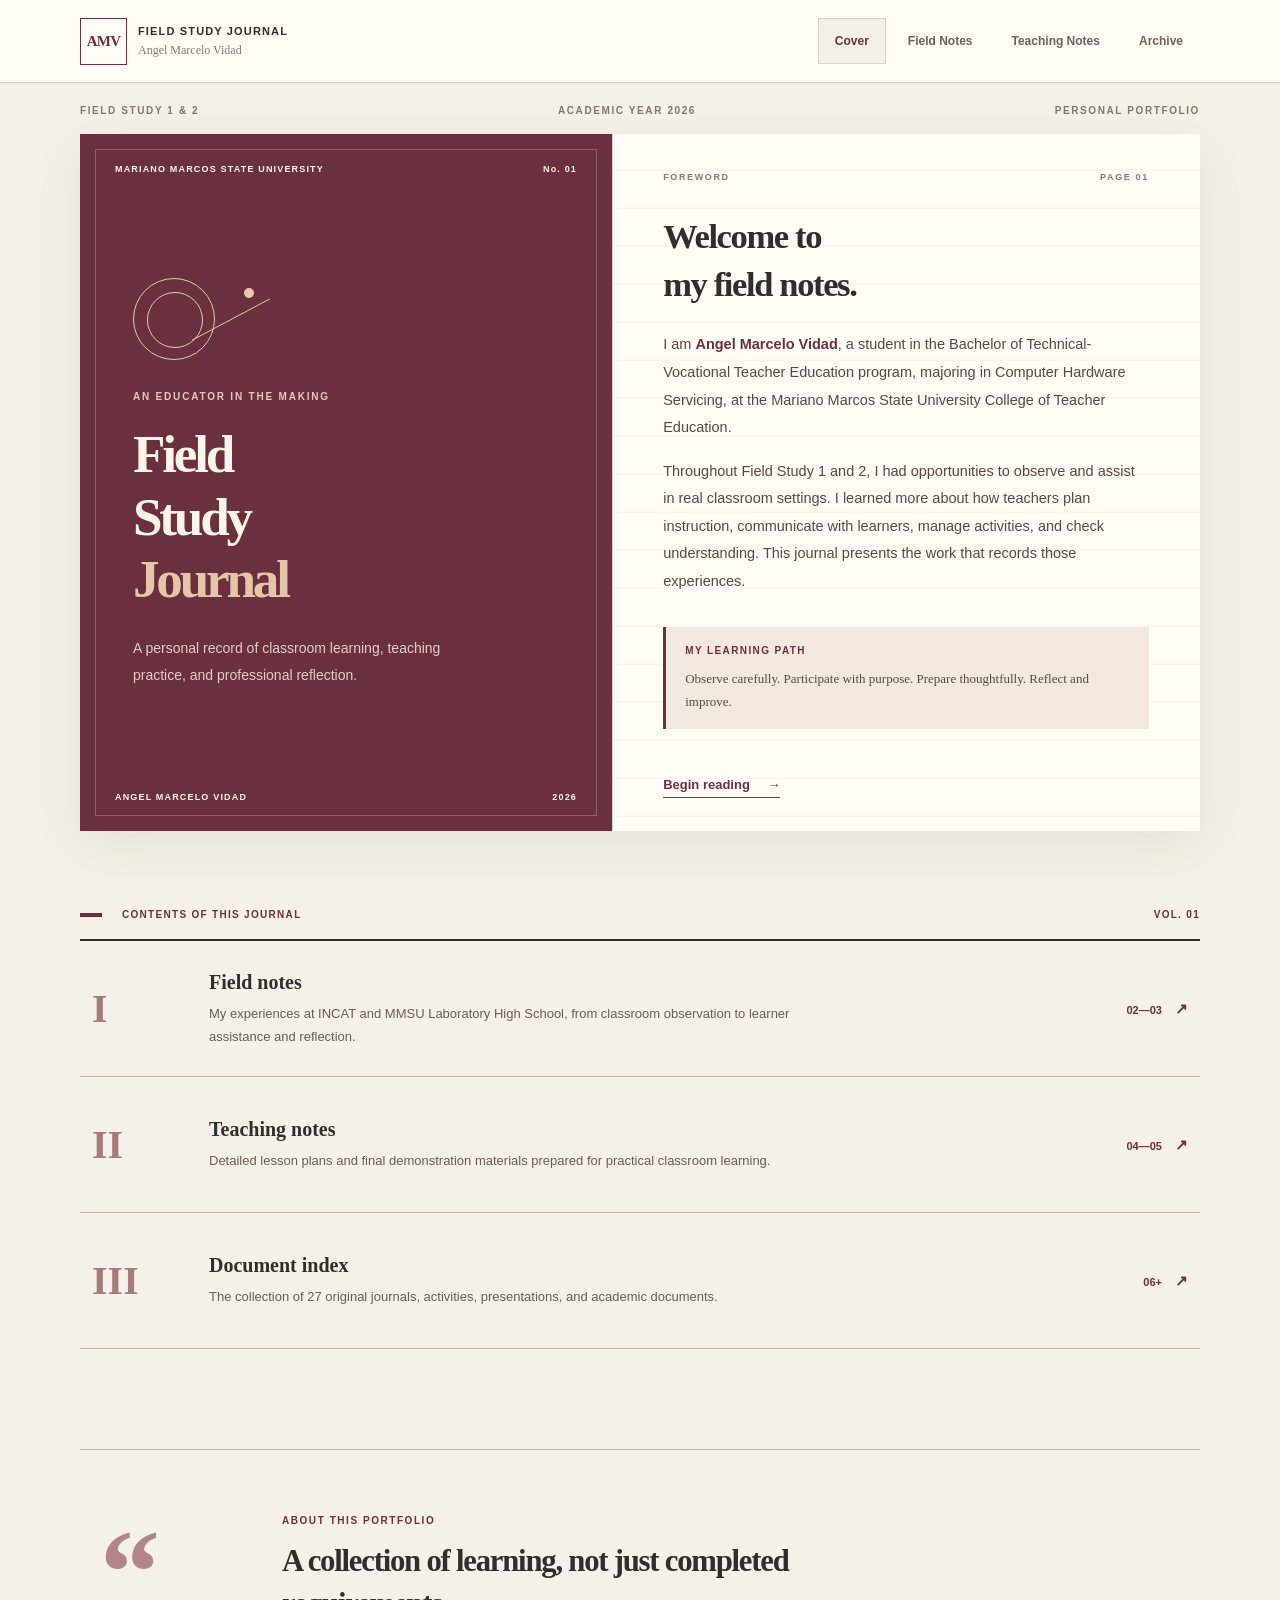
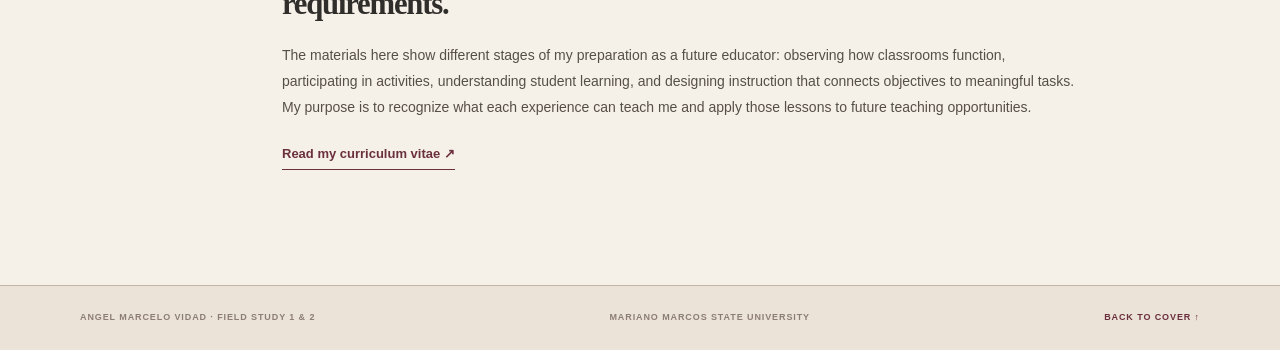
==== commit dd495982: "Correct institution spelling on field journal cover" ====
--- a/index.html
+++ b/index.html
@@ -23,7 +23,7 @@
   <div class="frame edition-line"><span>FIELD STUDY 1 &amp; 2</span><span>ACADEMIC YEAR 2026</span><span>PERSONAL PORTFOLIO</span></div>
   <section class="book-spread frame" aria-label="Journal cover and introduction">
     <div class="cover-page">
-      <div class="cover-rule"><span>MARÍANO MARCOS STATE UNIVERSITY</span><span>No. 01</span></div>
+      <div class="cover-rule"><span>MARIANO MARCOS STATE UNIVERSITY</span><span>No. 01</span></div>
       <div class="cover-core">
         <div class="cover-ornament" aria-hidden="true"><span class="ornament-circle"></span><span class="ornament-line"></span><span class="ornament-dot"></span></div>
         <p class="cover-overline">AN EDUCATOR IN THE MAKING</p>
--- a/styles.css
+++ b/styles.css
@@ -1,310 +1,232 @@
-/* Angel Marcelo Vidad | 2026 portfolio visual design
-   All graphics are CSS shapes and typography, no photographs or image files. */
+/* Angel Marcelo Vidad — a digital teacher's field journal.
+   Distinctive open-book and manuscript layout. No cards, hero banners, or image assets. */
 :root{
- --ink:#25252a;--ink-2:#383a3c;--paper:#f8f9f5;--white:#ffffff;
- --text:#505559;--muted:#767e7c;--line:#dde2de;
- --lime:#d9ec86;--lime-deep:#a9c557;--mint:#d3e7dc;--mint-dark:#3c6958;
- --lavender:#e4e0f7;--sand:#f0ede5;
- --heading:"Manrope","Segoe UI",Arial,sans-serif;--body:"DM Sans","Segoe UI",Arial,sans-serif
+ --paper:#f6f1e8;--page:#fffcf5;--wine:#6b303e;--wine-deep:#4c2734;--wine-soft:#8a5060;
+ --ink:#302e2b;--body:#564f48;--muted:#847c73;--line:#dbd2c5;--line-dark:#c3b5a5;
+ --margin:#eadfce;--note:#f7ebdc;--bggray:#efebe4;
+ --serif:"Libre Baskerville",Georgia,serif;--sans:"Nunito Sans","Segoe UI",sans-serif;
 }
 *{box-sizing:border-box}
 html{scroll-behavior:smooth}
-body{margin:0;background:var(--paper);color:var(--text);font:15px/1.75 var(--body);-webkit-font-smoothing:antialiased}
+body{margin:0;background:var(--paper);color:var(--body);font:15px/1.86 var(--sans);-webkit-font-smoothing:antialiased}
 a{color:inherit}
 button,input,select{font:inherit}
-h1,h2,h3,h4,p,dl,figure{margin:0}
-h1,h2,h3,h4{color:var(--ink);font-family:var(--heading);letter-spacing:-.042em;line-height:1.22}
-h1{font-size:clamp(2.75rem,5.05vw,4.35rem);font-weight:800}
-h2{font-size:clamp(1.9rem,3.2vw,2.75rem);font-weight:800}
-h3{font-size:1.18rem;font-weight:800}
-p{line-height:1.78}
+h1,h2,h3,h4,p,ul{margin:0}
+h1,h2,h3,h4{font-family:var(--serif);color:var(--ink);font-weight:700;line-height:1.4;letter-spacing:-.04em}
+p{line-height:1.85}
 [hidden]{display:none!important}
-.skip-link:not(:focus){position:absolute;width:1px;height:1px;overflow:hidden;clip:rect(0,0,0,0);white-space:nowrap}
-.skip-link:focus{position:fixed;top:12px;left:12px;z-index:100;background:white;color:var(--ink);padding:10px 15px;outline:2px solid var(--ink)}
-:focus-visible{outline:3px solid #96b943;outline-offset:4px}
-.shell{width:min(1160px,calc(100% - 64px));margin:auto}
-.site-header{height:88px;background:var(--white);border-bottom:1px solid var(--line);position:relative;z-index:10}
-.nav-shell{max-width:1300px;height:100%;padding:0 36px;margin:auto;display:flex;align-items:center;justify-content:space-between;gap:28px}
-.brand{display:flex;align-items:center;gap:12px;text-decoration:none;min-width:255px}
-.brand-symbol{display:grid;place-items:center;flex:0 0 44px;height:44px;background:var(--ink);border-radius:12px;color:white;font:800 28px/1 var(--heading);letter-spacing:-.095em}
-.brand-symbol span{color:var(--lime)}
-.brand-label{font:800 14px/1.2 var(--heading);color:var(--ink);white-space:nowrap}
-.brand-label small{display:block;font:700 9px/1.4 var(--body);letter-spacing:.13em;color:var(--muted);margin-top:5px}
-.main-nav{display:flex;align-items:center;gap:clamp(14px,2.3vw,32px);white-space:nowrap}
-.main-nav a{text-decoration:none;color:#6b7271;font-size:13px;font-weight:700;position:relative;padding:12px 0}
-.main-nav a:hover{color:var(--ink)}
-.main-nav a[aria-current=page]{color:var(--ink)}
-.main-nav a[aria-current=page]::after{content:"";height:4px;background:var(--lime-deep);border-radius:6px;left:0;right:0;bottom:4px;position:absolute}
-.nav-cta{background:var(--ink);color:white;text-decoration:none;white-space:nowrap;border-radius:9px;padding:11px 15px;font-size:12px;font-weight:800;transition:transform .18s,background .18s}
-.nav-cta:hover{background:#414545;transform:translateY(-2px)}
-.nav-cta span{padding-left:11px;color:var(--lime)}
-
-/* Main header with deliberately composed typography + graphical learning diagram */
-.hero-band{background:var(--ink);color:white;overflow:hidden}
-.hero-layout{display:grid;grid-template-columns:minmax(0,1.13fr) minmax(350px,.87fr);gap:clamp(38px,5vw,86px);align-items:center;padding-top:82px;padding-bottom:86px}
-.eyebrow{font:800 10px/1.5 var(--body);letter-spacing:.145em;color:var(--mint-dark);text-transform:uppercase}
-.eyebrow-light{color:#d9e6d1}
-.mini-square{display:inline-block;width:9px;height:9px;margin-right:10px;background:var(--lime);border-radius:2px;vertical-align:baseline}
-.hero-copy h1{color:white;margin:24px 0 25px;line-height:1.09;font-size:clamp(2.7rem,4.3vw,3.9rem)}
-.hero-copy h1 span{color:var(--lime)}
-.hero-copy>p{max-width:625px;color:#c5c9c7;font-size:15.8px;line-height:1.85}
-.hero-copy>p strong{color:white}
-.hero-actions{display:flex;align-items:center;flex-wrap:wrap;gap:22px;margin-top:30px}
-.primary-button{display:inline-flex;align-items:center;gap:18px;border-radius:10px;background:var(--lime);color:#272c20;text-decoration:none;font-weight:800;padding:13px 18px;font-size:13px;transition:transform .2s,background .2s}
-.primary-button:hover{background:#e8f59d;transform:translateY(-2px)}
-.primary-button span{font-size:17px}
-.light-link{color:#e1e5dc;text-decoration:none;font-size:13px;font-weight:700}
-.light-link span{color:var(--lime);margin-left:8px}
-.light-link:hover{text-decoration:underline;text-underline-offset:5px}
-.hero-footnote{margin-top:62px;padding-top:18px;border-top:1px solid #44484a;font-size:9px;font-weight:700;letter-spacing:.1em;color:#929a98}
-.hero-footnote span{margin:0 8px;color:var(--lime)}
-.hero-visual{background:#dce7d5;position:relative;overflow:hidden;isolation:isolate;min-height:420px;border-radius:25px;padding:27px 28px;color:var(--ink);box-shadow:20px 22px 0 rgba(255,255,255,.055)}
-.visual-head{display:flex;justify-content:space-between;align-items:center;font-size:10px;letter-spacing:.15em;font-weight:800;position:relative;z-index:4}
-.visual-symbol{font-size:29px;line-height:1;color:#4f735a}
-.orbit{position:absolute;border:1.5px solid rgba(58,106,81,.26);border-radius:50%;width:390px;height:390px;top:-32px;right:-70px}
-.orbit-b{width:286px;height:286px;top:20px;right:-18px}
-.orbit-a::before{content:"";position:absolute;background:#93bdab;width:20px;height:20px;border-radius:50%;left:36px;top:60px}
-.orbit-b::after{content:"";position:absolute;background:#d5e77b;width:28px;height:28px;border-radius:50%;bottom:21px;left:24px}
-.visual-middle{display:flex;align-items:center;justify-content:center;flex-direction:column;position:relative;z-index:2;min-height:245px}
-.visual-middle strong{font:800 156px/.93 var(--heading);letter-spacing:-.11em;color:#2b5b48;margin:7px 0 0;transform:translateX(-8px)}
-.visual-small{font-size:10px;font-weight:800;letter-spacing:.16em}
-.visual-steps{display:grid;grid-template-columns:repeat(2,1fr);gap:8px;position:relative;z-index:4}
-.visual-steps span{background:rgba(255,255,255,.68);padding:12px 13px;border-radius:9px;font-size:10px;font-weight:700;color:#507263;display:flex;gap:10px;align-items:center}
-.visual-steps strong{font-size:12px;color:var(--ink)}
-.stats-strip{display:grid;grid-template-columns:repeat(3,1fr) 1.25fr;gap:0;background:white;border:1px solid var(--line);border-radius:16px;transform:translateY(-33px);position:relative;z-index:2;box-shadow:0 15px 35px rgba(27,37,29,.05)}
-.stat{min-height:109px;padding:21px 26px;display:flex;gap:15px;align-items:center;border-right:1px solid var(--line)}
-.stat:last-child{border-right:0}
-.stat strong{font:800 42px/1 var(--heading);color:var(--ink);letter-spacing:-.055em}
-.stat>span{font-size:12px;line-height:1.5;color:#656f68;font-weight:600}
-.stat-word{background:#f5f7eb;border-radius:0 16px 16px 0;display:flex;align-items:center;justify-content:center}
-.stat-word span{font-size:11px;color:#476452;letter-spacing:.12em;font-weight:800}
-.stat-word i{font-style:normal;padding:0 5px;color:#a6c75a}
-.section{padding:87px 0}
-.about-layout{display:grid;grid-template-columns:235px minmax(0,1fr);gap:55px;padding-top:57px;padding-bottom:95px}
-.side-caption{display:flex;flex-direction:column;gap:14px;align-items:flex-start;font-size:10px;font-weight:800;letter-spacing:.14em;color:var(--muted)}
-.section-index{display:block;color:var(--mint-dark);font:800 10px/1.5 var(--body);letter-spacing:.16em}
-.accent-line{height:4px;width:42px;background:var(--lime-deep);border-radius:5px}
-.about-copy h2{max-width:830px;margin-bottom:22px}
-.about-copy p{font-size:15.8px;color:#535b57;max-width:840px;margin-bottom:17px}
-.underlined-action{display:inline-flex;align-items:center;gap:18px;color:#2b6654;font-weight:800;text-decoration:none;font-size:13px;padding-bottom:5px;border-bottom:2px solid #9aba83;margin-top:8px}
-.underlined-action:hover{color:#192e25}
-.section-wash{background:#edf1e9}
-.section-top{display:flex;align-items:end;justify-content:space-between;gap:55px;margin-bottom:34px}
-.section-top>div{max-width:655px}
-.section-top h2{margin-top:11px}
-.section-top>p{max-width:410px;font-size:14px;line-height:1.78;color:#657069;padding:0 0 4px}
-.focus-grid{display:grid;grid-template-columns:repeat(4,1fr);gap:15px}
-.focus-item{background:#fff;border:1px solid #dce4dc;border-radius:16px;padding:24px 22px 25px;min-height:255px;position:relative;transition:transform .18s,box-shadow .18s}
-.focus-item:hover{transform:translateY(-4px);box-shadow:0 11px 30px rgba(40,60,42,.09)}
-.focus-icon{display:grid;place-items:center;font-size:28px;line-height:1;color:#316451;width:52px;height:52px;border-radius:13px;background:#e6f2df;margin-bottom:33px}
-.focus-num{display:block;font-size:10px;color:#6c8b76;font-weight:800;letter-spacing:.14em;margin-bottom:12px}
-.focus-item h3{margin-bottom:12px;line-height:1.37}
-.focus-item p{font-size:12.5px;line-height:1.72;color:#66726d}
-.portal-grid{display:grid;grid-template-columns:repeat(3,minmax(0,1fr));gap:17px}
-.portal{display:flex;flex-direction:column;align-items:flex-start;min-height:355px;border-radius:18px;text-decoration:none;padding:25px;position:relative;overflow:hidden;transition:transform .2s,box-shadow .2s}
-.portal:hover{transform:translateY(-4px);box-shadow:0 15px 28px rgba(37,37,42,.1)}
-.portal-dark{background:#30323a;color:white}
-.portal-cream{background:#f1eddb;color:#282e2c}
-.portal-green{background:#c8e2d4;color:#243c30}
-.portal-kicker{font-size:10px;letter-spacing:.14em;font-weight:800;position:relative;z-index:2}
-.portal-art{position:absolute;right:22px;top:43px;font:800 113px/1 var(--heading);letter-spacing:-.11em;opacity:.14;pointer-events:none}
-.portal-art-two{font-size:150px;right:9px;top:26px;opacity:.17}
-.portal-art-three{font-size:136px;top:24px}
-.portal strong{font:800 25px/1.2 var(--heading);letter-spacing:-.047em;margin-top:auto;margin-bottom:12px;max-width:270px;position:relative;z-index:2}
-.portal-desc{font-size:12.6px;line-height:1.7;max-width:270px;opacity:.82;position:relative;z-index:2}
-.portal-go{font-size:12px;font-weight:800;padding-top:20px;position:relative;z-index:2}
-.portal-dark .portal-go{color:var(--lime)}
-.portal-cream .portal-go{color:#3f745b}
-.portal-green .portal-go{color:#2c5c4c}
-.reflection-band{background:var(--lavender);padding:69px 0}
-.reflection-grid{display:grid;grid-template-columns:1fr .8fr;gap:60px;align-items:center}
-.reflection-grid h2{margin-top:9px;font-size:clamp(1.9rem,3vw,2.6rem);max-width:600px}
-.reflection-grid p{font-size:15px;max-width:490px}
-
-/* Subpages: large framed heading with CSS-built abstract orbit */
-.page-banner{background:#31363a;color:white;overflow:hidden}
-.page-banner-grid{display:grid;grid-template-columns:minmax(0,1fr) 300px;gap:40px;align-items:center;min-height:355px;padding-top:55px;padding-bottom:58px}
-.page-banner h1{color:white;margin:19px 0 19px;font-size:clamp(2.5rem,4.6vw,4rem);line-height:1.12}
-.page-banner p{max-width:710px;color:#d1d8d2;line-height:1.76;font-size:15px}
-.page-banner-graphic{position:relative;width:250px;height:250px;border-radius:50%;background:#c9dfcf;color:#27533e;display:flex;align-items:center;justify-content:center;text-align:center;justify-self:center;isolation:isolate;box-shadow:0 0 0 17px rgba(221,241,222,.08)}
-.page-banner-graphic>span:last-child{font-size:17px;font-weight:800;letter-spacing:.11em;line-height:1.85;z-index:2}
-.graphic-ring{position:absolute;inset:27px;border-radius:50%;border:2px dashed rgba(40,93,67,.38)}
-.graphic-ring:before{content:"";position:absolute;width:25px;height:25px;border-radius:50%;background:#d8e98b;top:-13px;right:44px}
-.banner-teaching{background:#323342}
-.graphic-teaching{background:#e5ddf1;color:#554470;box-shadow:0 0 0 17px rgba(217,206,238,.07)}
-.graphic-teaching .graphic-ring{border-color:#b2a4d3}
-.banner-documents{background:#2d3e37}
-.graphic-documents{background:#dfe8bb;color:#455629}
-.graphic-documents>span:last-child{font-size:19px;line-height:1.4}
-.intro-note{display:grid;grid-template-columns:200px 1fr;gap:40px;background:white;border:1px solid var(--line);border-radius:15px;padding:29px 35px;margin-top:49px}
-.intro-note>span{font-size:10px;color:#52725b;font-weight:800;letter-spacing:.14em;padding-top:3px}
-.intro-note p{font-size:15px;color:#59635d}
-.placement-feature{display:grid;grid-template-columns:200px minmax(0,1fr);gap:46px;padding:76px 0;border-bottom:1px solid #d8dfd7}
-.placement-aside{display:flex;flex-direction:column;align-items:flex-start;gap:15px;font-size:11px;letter-spacing:.12em;font-weight:800;color:#637a6b}
-.placement-monogram{display:grid;place-items:center;width:130px;height:130px;border:1px solid #8cb39e;background:#d9e7d7;color:#426853;font:800 48px var(--heading);letter-spacing:-.09em;border-radius:26px;transform:rotate(-5deg);margin:20px 0}
-.placement-alt .placement-monogram{background:#e6e0f4;border-color:#b8acd3;color:#675881;transform:rotate(5deg)}
-.placement-main>h2{margin:13px 0 20px;max-width:680px}
-.placement-main>p{max-width:850px;margin-bottom:16px;font-size:15.4px}
-.experience-points{display:grid;grid-template-columns:repeat(3,1fr);gap:13px;margin:31px 0}
-.experience-points>div{background:#fff;border:1px solid var(--line);border-radius:11px;padding:20px 18px;display:flex;flex-direction:column;gap:10px}
-.experience-points>div>span{font-size:10px;letter-spacing:.12em;font-weight:800;color:#6b9973}
-.experience-points h3{font-size:14px;margin-bottom:7px}
-.experience-points p{font-size:12px;line-height:1.7;color:#66716b}
-.small-button{padding:12px 17px;font-size:12px;background:#cce59b}
-.next-link{display:flex;justify-content:flex-end;padding:37px 0 77px}
-.next-link a{text-decoration:none;color:#2f6652;font-weight:800;font-size:14px;border-bottom:2px solid #9abb9a;padding-bottom:5px}
-.next-link a:hover{color:var(--ink)}
-/* Teaching output descriptions and visual categorization */
-.teaching-grid{display:grid;grid-template-columns:repeat(2,minmax(0,1fr));gap:18px}
-.teaching-card{background:white;border:1px solid #dce3de;border-radius:18px;padding:31px;display:flex;flex-direction:column;min-height:455px;position:relative;overflow:hidden}
-.teaching-card:before{content:"";height:8px;position:absolute;top:0;left:0;right:0;background:linear-gradient(90deg,#a6c88f,#dcecb4)}
-.teaching-card:nth-child(2):before{background:linear-gradient(90deg,#b9b1dc,#e5dbf2)}
-.teaching-card-wide{grid-column:1/-1;min-height:300px;background:#f1f3ea}
-.teaching-card-wide:before{background:linear-gradient(90deg,#9fcdb7,#daecda)}
-.teaching-card-top{display:flex;align-items:center;justify-content:space-between;color:#6a8570;font-size:11px;letter-spacing:.12em;font-weight:800;margin-bottom:22px}
-.lesson-glyph{font-size:33px;line-height:1;opacity:.85}
-.teaching-card h3{font-size:clamp(20px,2.3vw,28px);margin-bottom:16px;max-width:650px}
-.teaching-card p{font-size:14px;color:#59655e;margin-bottom:13px;max-width:820px}
-.topic-tags{display:flex;flex-wrap:wrap;gap:7px;margin-top:15px;margin-bottom:21px}
-.topic-tags span{font-size:10px;font-weight:700;border:1px solid #d5e0d3;border-radius:99px;padding:4px 10px;color:#527360;background:#f4f8f1}
-.teaching-card a{display:inline-flex;gap:11px;color:#2b6653;text-decoration:none;font-size:13px;font-weight:800;align-items:center;margin-top:auto}
-.teaching-card a:hover{text-decoration:underline;text-underline-offset:4px}
-.focus-grid-three{grid-template-columns:repeat(3,1fr)}
-.focus-grid-three .focus-item{min-height:210px}
-
-/* Archive styling */
-.document-section{padding-top:61px}
-.archive-metrics{display:grid;grid-template-columns:repeat(4,1fr);gap:11px;margin-bottom:29px}
-.archive-metrics>div{background:white;border:1px solid var(--line);border-radius:13px;padding:17px 19px;display:flex;align-items:center;gap:13px}
-.archive-metrics strong{color:#456a57;font:800 29px var(--heading);letter-spacing:-.07em}
-.archive-metrics span{font-size:11px;line-height:1.5;color:#6b736d;font-weight:700}
-.library-tools{display:grid;grid-template-columns:minmax(0,1.4fr) minmax(165px,.65fr) minmax(165px,.65fr);gap:14px;background:#f0f4ed;border-radius:14px;padding:22px;margin:15px 0 32px}
-.library-tools label{min-width:0;display:flex;flex-direction:column;gap:8px}
-.library-tools label>span{font-size:11px;color:#5d7966;font-weight:800}
-.library-tools input,.library-tools select{width:100%;min-width:0;border:1px solid #cbd9ce;background:white;border-radius:8px;height:45px;padding:10px 12px;color:var(--ink);font-size:13px}
-.library-tools input:focus,.library-tools select:focus{outline:2px solid #a3c994;outline-offset:1px}
-.library-heading{display:flex;justify-content:space-between;gap:20px;align-items:end;border-bottom:2px solid #303b31;padding-bottom:18px}
-.library-heading h2{font-size:24px;margin-top:6px}
-.library-heading>span{font-size:12px;font-weight:800;color:#578064}
-.file-list{display:grid;gap:10px;padding-top:15px}
-.file-row{display:grid;grid-template-columns:minmax(0,1fr) 110px 34px;gap:16px;align-items:center;min-height:100px;padding:18px 20px;background:white;border:1px solid var(--line);border-radius:12px;text-decoration:none;transition:transform .16s,box-shadow .16s,border-color .16s}
-.file-row:hover{transform:translateY(-2px);box-shadow:0 7px 24px rgba(40,50,42,.06);border-color:#b2cfb3}
-.file-title{display:block;color:var(--ink);font:800 14.5px/1.45 var(--heading);letter-spacing:-.015em}
-.file-description{display:block;font-size:12px;color:#6b756e;line-height:1.56;margin-top:6px}
-.file-place{justify-self:end;color:#668474;font-size:10px;text-align:right;font-weight:800;letter-spacing:.04em}
-.file-arrow{display:grid;place-items:center;justify-self:end;width:29px;height:29px;border-radius:9px;background:#eaf1e7;color:#44715c;font-size:17px}
-.empty-message{padding:35px;text-align:center;color:#69746d}
-.library-note{font-size:12px;color:#79827b;margin-top:25px}
-.site-footer{background:var(--ink);color:#b1b7b4;padding:53px 0 48px}
-.footer-grid{display:grid;grid-template-columns:1.2fr .65fr .7fr;gap:45px}
-.footer-grid strong{color:white;font:800 22px var(--heading)}
-.accent-mark{color:var(--lime)}
-.footer-grid p{font-size:12px;max-width:320px;margin-top:12px}
-.footer-links{display:grid;align-content:start;gap:10px}
-.footer-links a{color:#d7ddd9;font-size:12px;text-decoration:none;font-weight:700}
-.footer-links a:hover{color:var(--lime)}
-.footer-meta{display:grid;align-content:start;gap:8px;font-size:11px;text-align:right}
-@media(max-width:1100px){
- .nav-shell{padding:0 24px;gap:16px}.brand{min-width:230px}
- .hero-layout{grid-template-columns:minmax(0,1fr) minmax(320px,.8fr);gap:40px}
- .hero-copy h1{font-size:clamp(2.45rem,4vw,3.6rem)}
- .portal{min-height:360px}
- .about-layout{grid-template-columns:180px 1fr;gap:35px}
- .placement-feature{grid-template-columns:160px 1fr;gap:36px}
- .focus-grid{grid-template-columns:repeat(2,1fr)}
- .focus-grid-three{grid-template-columns:repeat(3,1fr)}
-}
-@media(max-width:860px){
- .site-header{height:auto}
- .nav-shell{flex-wrap:wrap;justify-content:space-between;padding:13px 22px 10px}
- .brand{min-width:0}
- .main-nav{width:100%;order:3;overflow-x:auto;justify-content:flex-start;padding-top:3px}
- .main-nav a{font-size:12px;padding:10px 0}
- .nav-cta{padding:8px 12px}
- .hero-layout{grid-template-columns:1fr;gap:40px;padding-top:66px}
- .hero-copy h1{font-size:clamp(2.9rem,6.5vw,4rem)}
- .hero-footnote{margin-top:38px}
- .hero-visual{min-height:310px;width:min(100%,520px);margin:auto}
- .visual-middle{min-height:140px}.visual-middle strong{font-size:90px}
- .stats-strip{grid-template-columns:repeat(3,1fr)}
- .stat-word{display:none}
- .about-layout{grid-template-columns:1fr;gap:25px;padding-top:48px}
- .side-caption{flex-direction:row;align-items:center;gap:16px}
- .section-top{display:block}
- .section-top>p{max-width:650px;margin-top:14px}
- .portal-grid{grid-template-columns:1fr 1fr}
- .portal:last-child{grid-column:1/-1;min-height:250px}
- .reflection-grid{grid-template-columns:1fr;gap:24px}
- .page-banner-grid{grid-template-columns:minmax(0,1fr) 180px}
- .page-banner-graphic{width:165px;height:165px}
- .page-banner-graphic>span:last-child{font-size:13px}
- .intro-note{grid-template-columns:1fr;gap:10px}
- .placement-feature{grid-template-columns:1fr;gap:20px}
- .placement-aside{flex-direction:row;align-items:center}
- .placement-monogram{width:70px;height:70px;font-size:28px;border-radius:15px;margin:0 12px}
- .archive-metrics{grid-template-columns:repeat(2,1fr)}
- .library-tools{grid-template-columns:1fr 1fr}
- .library-tools .search-input{grid-column:1/-1}
-}
-@media(max-width:610px){
- .shell{width:calc(100% - 36px)}
- .nav-shell{padding:12px 18px 8px}
- .brand-symbol{width:37px;height:37px;flex-basis:37px;font-size:24px}
- .brand-label{font-size:12px}
- .brand-label small{font-size:8px}
- .main-nav{gap:22px}
- .nav-cta{display:none}
- .hero-layout{padding-top:48px;padding-bottom:70px}
- .hero-copy h1{font-size:clamp(2.45rem,9vw,3.35rem)}
- .hero-copy>p{font-size:14px}
- .hero-visual{padding:21px;min-height:310px;border-radius:20px;box-shadow:none}
- .visual-head{font-size:9px}
- .visual-middle strong{font-size:87px}
- .visual-steps span{font-size:9px}
- .visual-steps strong{font-size:11px}
- .stats-strip{grid-template-columns:repeat(3,1fr);transform:translateY(-25px)}
- .stat{padding:17px 10px;display:block;min-height:94px}
- .stat strong{display:block;font-size:29px;margin-bottom:6px}
- .stat>span{font-size:10px}
- .section{padding:60px 0}
- .about-layout{padding-top:35px;padding-bottom:63px}
- .about-copy p{font-size:14px}
- .focus-grid,.focus-grid-three{grid-template-columns:1fr;gap:10px}
- .focus-item,.focus-grid-three .focus-item{min-height:auto;padding:21px}
- .focus-icon{margin-bottom:18px;width:43px;height:43px;font-size:24px}
- .portal-grid{grid-template-columns:1fr;gap:12px}
- .portal,.portal:last-child{grid-column:auto;min-height:285px}
- .portal strong{font-size:24px}
- .reflection-band{padding:51px 0}
- .page-banner-grid{grid-template-columns:1fr;min-height:0;gap:24px;padding:48px 0}
- .page-banner h1{font-size:clamp(2.45rem,9vw,3.35rem)}
- .page-banner p{font-size:14px}
- .page-banner-graphic{display:none}
- .intro-note{margin-top:25px;padding:22px}
- .placement-feature{padding:49px 0}
- .placement-aside{gap:9px;font-size:9px}
- .placement-monogram{width:56px;height:56px;margin:0 5px;font-size:23px}
- .placement-main h2{font-size:clamp(1.75rem,7vw,2.25rem)}
- .placement-main>p{font-size:14px}
- .experience-points{grid-template-columns:1fr;gap:10px;margin:24px 0}
- .experience-points>div{padding:16px}
- .teaching-grid{grid-template-columns:1fr}
- .teaching-card,.teaching-card-wide{grid-column:auto;min-height:auto;padding:25px}
- .teaching-card p{font-size:13px}
- .archive-metrics{gap:8px}
- .archive-metrics>div{padding:12px;gap:9px}
- .archive-metrics strong{font-size:25px}
- .archive-metrics span{font-size:10px}
- .library-tools{grid-template-columns:1fr;padding:17px;gap:13px}
- .library-tools .search-input{grid-column:auto}
- .file-row{grid-template-columns:minmax(0,1fr) 28px;padding:16px;gap:8px}
+.frame{width:min(1120px,calc(100% - 56px));margin:0 auto}
+.skip-to:not(:focus){position:absolute;width:1px;height:1px;overflow:hidden;clip:rect(0,0,0,0);white-space:nowrap}
+.skip-to:focus{position:fixed;top:10px;left:10px;padding:8px 14px;background:white;z-index:100}
+:focus-visible{outline:3px solid var(--wine);outline-offset:3px}
+/* Marginal-style navigation, not a previous top bar */
+.topbar{background:var(--page);border-bottom:1px solid var(--line)}
+.topbar-inner{display:flex;align-items:center;justify-content:space-between;gap:34px;min-height:82px}
+.wordmark{display:flex;align-items:center;gap:11px;text-decoration:none;white-space:nowrap}
+.wordmark-sign{border:1px solid var(--wine);width:47px;height:47px;display:grid;place-items:center;color:var(--wine);font:700 15px var(--serif);letter-spacing:-.055em}
+.wordmark-type{color:var(--ink);font-size:11px;letter-spacing:.105em;font-weight:800;line-height:1.6}
+.wordmark-type small{display:block;font:400 12px/1.5 var(--serif);text-transform:none;letter-spacing:0;color:var(--muted);margin-top:1px}
+.chapter-nav{display:flex;align-items:center;gap:5px;white-space:nowrap}
+.chapter-nav a{font-size:12px;font-weight:700;text-decoration:none;padding:11px 16px;border:1px solid transparent;color:#6c625c}
+.chapter-nav a:hover{background:#f5ecdf;color:var(--wine)}
+.chapter-nav a[aria-current=page]{border-color:var(--line);background:var(--paper);color:var(--wine)}
+.edition-line,.contents-label,.paper-number,.cover-rule,.cover-bottom,.ruled-title,.result-bar,.lesson-top{display:flex;justify-content:space-between;gap:20px;align-items:center}
+.edition-line{padding:21px 0 16px;color:#85776d;font:800 10px/1.4 var(--sans);letter-spacing:.16em}
+/* Landing page as two facing pages */
+.book-spread{display:grid;grid-template-columns:minmax(0,.95fr) minmax(0,1.05fr);box-shadow:0 14px 45px rgba(57,46,37,.08);background:var(--page);min-height:600px;position:relative}
+.book-spread:after{content:"";position:absolute;left:47.5%;top:0;bottom:0;width:1px;background:rgba(0,0,0,.17);box-shadow:4px 0 8px rgba(0,0,0,.05);pointer-events:none}
+.cover-page{background:var(--wine);color:#fff4e9;min-height:620px;padding:29px 35px 27px;display:flex;flex-direction:column;justify-content:space-between;position:relative;overflow:hidden}
+.cover-page:before{content:"";position:absolute;inset:15px;border:1px solid rgba(255,249,240,.24);pointer-events:none}
+.cover-rule,.cover-bottom{position:relative;z-index:2;font:800 9px/1.4 var(--sans);letter-spacing:.13em}
+.cover-core{position:relative;z-index:2;padding:12px 18px}
+.cover-overline{font:800 10px/1.4 var(--sans);letter-spacing:.18em;margin:22px 0 19px;color:#e5c7c4}
+.cover-core h1{font:700 clamp(41px,4.15vw,68px)/1.17 var(--serif);color:#fff4e9;letter-spacing:-.06em}
+.cover-core h1 em{color:#e5c6a8;font-style:normal}
+.cover-desc{max-width:310px;font:400 14px/1.9 var(--sans);color:#e5ccca;margin-top:25px}
+.cover-ornament{height:90px;position:relative;width:140px;margin-bottom:8px}
+.ornament-circle{position:absolute;border:1px solid #e9c9ad;width:82px;height:82px;border-radius:50%;left:0;top:0}
+.ornament-circle:after{content:"";position:absolute;width:54px;height:54px;border-radius:50%;border:1px solid #e9c9ad;top:13px;left:13px}
+.ornament-line{position:absolute;width:88px;height:1px;background:#e9c9ad;left:54px;top:41px;transform:rotate(-28deg)}
+.ornament-dot{position:absolute;background:#e9c9ad;width:10px;height:10px;border-radius:50%;left:111px;top:10px}
+.inside-page{background:var(--page);min-height:620px;padding:38px clamp(25px,4vw,55px) 33px;display:flex;flex-direction:column;background-image:linear-gradient(to bottom,transparent 35px,rgba(191,177,162,.12) 36px,transparent 37px);background-size:100% 38px}
+.paper-number{font:800 9px/1.3 var(--sans);letter-spacing:.18em;color:var(--muted);padding-bottom:28px}
+.inside-page h2{font-size:clamp(27px,2.7vw,42px);margin-bottom:23px}
+.inside-page p{font-size:14.5px;line-height:1.9;margin-bottom:16px;color:#544a44}
+.inside-page strong{color:var(--wine)}
+.personal-note{border-left:3px solid var(--wine);background:#f2e8df;padding:15px 19px;margin:16px 0 20px}
+.personal-note span{display:block;color:var(--wine);font-size:10px;font-weight:800;letter-spacing:.14em;margin-bottom:6px}
+.personal-note p{font:400 13px/1.8 var(--serif);margin:0}
+.inside-link{margin-top:auto;padding-top:21px}
+.inside-link a{text-decoration:none;font-weight:800;color:var(--wine);border-bottom:1px solid var(--wine);font-size:13px;padding-bottom:5px}
+.inside-link a span{margin-left:14px}
+/* TOC designed as book index, one horizontal row each */
+.contents-section{margin-top:75px;margin-bottom:100px}
+.contents-label{border-bottom:2px solid var(--ink);padding-bottom:15px;font-size:10px;color:var(--wine);font-weight:800;letter-spacing:.13em}
+.ornament-dash{width:22px;height:4px;background:var(--wine);flex-shrink:0}
+.contents-label span:nth-child(2){margin-right:auto}
+.chapter-index a{display:grid;grid-template-columns:95px minmax(0,1fr) 95px;gap:22px;align-items:center;min-height:136px;padding:25px 12px;border-bottom:1px solid var(--line-dark);text-decoration:none;transition:background .15s,padding .15s}
+.chapter-index a:hover{background:#f0e7dd;padding-left:24px}
+.chapter-no{font:700 40px var(--serif);color:#a97b78}
+.chapter-content strong{display:block;font:700 20px/1.3 var(--serif);color:var(--ink);margin-bottom:8px}
+.chapter-content small{display:block;color:#685d55;font:400 13px/1.75 var(--sans);max-width:610px}
+.chapter-page{text-align:right;color:var(--wine);font-size:11px;font-weight:800}
+.chapter-page b{margin-left:10px;font-size:15px}
+.afterword{display:grid;grid-template-columns:150px 1fr;gap:32px;border-top:1px solid var(--line-dark);padding:63px 20px 115px}
+.afterword-symbol{font:700 120px/1 var(--serif);color:#b2858a}
+.micro-label{display:block;color:var(--wine);font:800 10px/1.5 var(--sans);letter-spacing:.155em}
+.afterword h2{font-size:clamp(22px,2.4vw,31px);max-width:620px;margin:12px 0 17px}
+.afterword p{max-width:800px;font-size:14px}
+.text-action{display:inline-block;color:var(--wine);font-weight:800;font-size:13px;text-decoration:none;border-bottom:1px solid var(--wine);margin-top:21px;padding-bottom:3px}
+.text-action:hover{color:var(--wine-deep);border-bottom-width:2px}
+/* Chapters use a large folio gutter and manuscript column */
+.chapter-header{display:grid;grid-template-columns:170px 1fr;gap:40px;padding:65px 0 52px;border-bottom:2px solid var(--ink)}
+.chapter-side{border-right:1px solid var(--line-dark);padding:6px 30px 0 0;display:flex;flex-direction:column;gap:18px;color:var(--muted);font:800 10px/1.5 var(--sans);letter-spacing:.12em}
+.chapter-side strong{font:700 73px/1 var(--serif);letter-spacing:-.095em;color:var(--wine)}
+.chapter-headcopy h1{font:700 clamp(30px,3.8vw,53px)/1.35 var(--serif);letter-spacing:-.052em;margin:17px 0 22px}
+.chapter-headcopy>p:last-of-type{font-size:15px;max-width:760px;line-height:1.9}
+.chapter-tags{display:flex;gap:8px;flex-wrap:wrap;margin-top:26px}
+.chapter-tags span{border:1px solid var(--line-dark);color:#786359;font-size:10px;font-weight:800;letter-spacing:.11em;padding:6px 10px}
+.note-layout,.archive-layout{display:grid;grid-template-columns:200px minmax(0,1fr);gap:47px;padding-top:54px;padding-bottom:100px}
+.marginal-notes,.archive-guide{border-right:1px solid var(--line);padding:5px 22px 0 0;align-self:start}
+.marginal-notes>div{margin-bottom:39px}
+.marginal-notes span,.archive-guide .guide-heading{display:block;color:var(--wine);font-size:10px;font-weight:800;letter-spacing:.13em;margin-bottom:10px}
+.marginal-notes p,.archive-guide p{font-size:12px;line-height:1.8;margin-bottom:11px;color:#7a6c63}
+.ruled-title{border-bottom:1px solid var(--wine);padding:5px 0 13px;color:var(--wine);font-size:10px;font-weight:800;letter-spacing:.12em}
+.field-entry{display:grid;grid-template-columns:100px minmax(0,1fr);gap:20px;padding:39px 0 48px}
+.entry-side{font:700 36px/1 var(--serif);color:#b38786}
+.entry-side small{font:800 9px/1.5 var(--sans);display:block;margin-top:16px;color:#8a6b65;letter-spacing:.12em}
+.entry-overline{font:800 10px/1.6 var(--sans);letter-spacing:.1em;color:var(--wine);margin-bottom:10px}
+.entry-content h2,.lesson-entry h2{font-size:clamp(21px,2.5vw,30px);line-height:1.5;margin-bottom:22px}
+.entry-content>p,.lesson-entry>p{font-size:14.5px;line-height:1.95;margin-bottom:17px}
+.entry-content h3{font-size:17px;margin:23px 0 11px}
+.note-list{padding-left:22px;margin-bottom:23px}
+.note-list li{font-size:13.5px;line-height:1.9;margin-bottom:9px;padding-left:6px}
+.note-list li::marker{color:#a8787a}
+.note-list strong{color:#4d3f3b}
+.reflection-note{background:var(--note);border-left:3px solid #a76c74;padding:22px 24px;margin:26px 0}
+.reflection-note>span{font-size:10px;letter-spacing:.14em;font-weight:800;color:var(--wine);display:block;margin-bottom:10px}
+.reflection-note p{font:400 13.5px/1.95 var(--serif);color:#51403d}
+.next-chapter{display:flex;justify-content:space-between;align-items:center;gap:20px;margin-top:28px;padding:26px 0;border-top:2px solid var(--ink)}
+.next-chapter span{font-size:10px;font-weight:800;letter-spacing:.1em;color:#8a776f}
+.next-chapter a{font-size:14px;color:var(--wine);text-decoration:none;font-weight:800}
+.next-chapter a:hover{text-decoration:underline}
+/* Teaching manuscripts, no card grid */
+.lesson-entry{padding:42px 0 51px;border-bottom:1px solid var(--line-dark)}
+.lesson-top{font-size:10px;letter-spacing:.13em;color:var(--wine);font-weight:800;margin-bottom:17px}
+.lesson-entry h2{margin-bottom:20px}
+.lesson-outline{display:grid;grid-template-columns:1fr 1fr;gap:30px;border-top:1px solid var(--line-dark);border-bottom:1px solid var(--line-dark);padding:19px 0;margin:21px 0 9px}
+.lesson-outline div:first-child{border-right:1px solid var(--line);padding-right:18px}
+.lesson-outline span{color:var(--wine);display:block;font-size:10px;letter-spacing:.11em;font-weight:800;margin-bottom:7px}
+.lesson-outline p{font-size:12px;line-height:1.78}
+.closing-reflection{margin-top:33px}
+/* A real bibliography-like index, not a tile list */
+.archive-layout{gap:43px}
+.archive-guide{position:sticky;top:20px}
+.guide-count{margin:37px 0 28px;border-top:1px solid var(--line);border-bottom:1px solid var(--line);padding:23px 0}
+.guide-count strong{display:block;font:700 54px/1.3 var(--serif);color:var(--wine)}
+.guide-count span{font-size:10px;letter-spacing:.15em;font-weight:800}
+.guide-types{display:grid;gap:12px;font-size:10px;line-height:1.55;letter-spacing:.05em;font-weight:800;color:#87776c}
+.archive-form{display:grid;grid-template-columns:1.3fr .8fr .85fr;gap:12px;padding:25px 0 28px}
+.archive-form label{display:grid;gap:8px;min-width:0}
+.archive-form label span{font-size:10px;letter-spacing:.1em;color:var(--wine);font-weight:800}
+.archive-form input,.archive-form select{min-width:0;width:100%;height:44px;border:1px solid #cbbeb0;border-radius:0;background:#fffdf9;color:var(--ink);padding:10px;font-size:12px}
+.result-bar{padding:14px 0;border-bottom:2px solid var(--ink);font-size:10px;color:#7d6a63;font-weight:800;letter-spacing:.12em}
+.indexed-files>a{display:grid;grid-template-columns:40px minmax(0,1fr) 76px 18px;gap:15px;align-items:center;text-decoration:none;border-bottom:1px solid var(--line);padding:20px 0;transition:background .15s}
+.indexed-files>a:hover{background:#eee5da}
+.file-number{font:700 19px/1.3 var(--serif);color:#af8d83}
+.file-content{display:block}
+.file-category{display:block;margin-bottom:4px;font-size:9px;color:var(--wine);font-weight:800;letter-spacing:.12em;text-transform:uppercase}
+.file-title{display:block;font:700 14px/1.6 var(--serif);color:var(--ink)}
+.file-description{display:block;font:400 12.2px/1.8 var(--sans);margin-top:6px;color:#756b64}
+.file-place{font-size:10px;font-weight:800;text-align:right;color:#957f76}
+.file-arrow{font-size:18px;color:var(--wine);text-align:right}
+.no-match{padding:27px 0;font-size:14px}
+.index-disclaimer{font-size:11px;color:var(--muted);margin:25px 0}
+.journal-footer{border-top:1px solid var(--line-dark);background:#ece3d8;color:#8c7e74}
+.footer-line{padding:25px 0;display:flex;justify-content:space-between;gap:15px;align-items:center;font:800 9px/1.5 var(--sans);letter-spacing:.1em}
+.footer-line a{color:var(--wine);text-decoration:none}
+.footer-line a:hover{text-decoration:underline}
+@media(max-width:970px){
+ .frame{width:calc(100% - 42px)}
+ .chapter-header{grid-template-columns:120px 1fr;gap:30px}
+ .note-layout,.archive-layout{grid-template-columns:145px 1fr;gap:26px}
+ .field-entry{grid-template-columns:70px 1fr;gap:10px}
+ .archive-form{grid-template-columns:1fr 1fr}
+ .archive-form label:first-child{grid-column:1/-1}
+ .book-spread:after{left:47.5%}
+ .cover-page,.inside-page{min-height:650px}
+}
+@media(max-width:730px){
+ .frame{width:calc(100% - 32px)}
+ .topbar-inner{padding:14px 0;flex-wrap:wrap;gap:12px}
+ .chapter-nav{width:100%;overflow-x:auto;gap:4px}
+ .chapter-nav a{padding:9px 10px;font-size:11px}
+ .wordmark-type{font-size:10px}
+ .edition-line{font-size:8px;gap:12px}
+ .edition-line span:last-child{display:none}
+ .book-spread{grid-template-columns:1fr;box-shadow:0 10px 23px rgba(57,46,37,.07)}
+ .book-spread:after{display:none}
+ .cover-page,.inside-page{min-height:0}
+ .cover-page{padding:24px 26px 25px}
+ .cover-core{padding:42px 11px 48px}
+ .cover-core h1{font-size:clamp(38px,9.5vw,62px)}
+ .cover-desc{font-size:13px}
+ .inside-page{padding:32px 29px 38px}
+ .inside-page h2{font-size:29px}
+ .inside-page p{font-size:13px}
+ .contents-section{margin-top:58px;margin-bottom:70px}
+ .chapter-index a{grid-template-columns:43px 1fr 45px;gap:13px;min-height:130px;padding:19px 0}
+ .chapter-no{font-size:28px}
+ .chapter-content strong{font-size:17px}
+ .chapter-content small{font-size:12px}
+ .chapter-page{font-size:10px}
+ .chapter-page b{display:block}
+ .afterword{grid-template-columns:40px 1fr;gap:15px;padding:42px 0 75px}
+ .afterword-symbol{font-size:71px}
+ .afterword h2{font-size:23px}
+ .afterword p{font-size:13px}
+ .chapter-header{grid-template-columns:1fr;gap:18px;padding:40px 0 35px}
+ .chapter-side{flex-direction:row;align-items:center;border-right:0;padding:0;gap:18px}
+ .chapter-side strong{font-size:35px}
+ .chapter-side span{font-size:8px}
+ .chapter-headcopy h1{font-size:clamp(29px,7vw,42px)}
+ .chapter-headcopy>p:last-of-type{font-size:13px}
+ .note-layout,.archive-layout{grid-template-columns:1fr;gap:20px;padding-top:35px;padding-bottom:65px}
+ .marginal-notes,.archive-guide{position:static;display:flex;flex-wrap:wrap;gap:20px;border-right:0;border-bottom:1px solid var(--line-dark);padding:0 0 15px}
+ .marginal-notes>div{flex:1 1 190px;margin:0}
+ .archive-guide>p{max-width:500px}
+ .guide-count{margin:0;padding:0 15px;border-top:0;border-bottom:0}
+ .guide-count strong{font-size:34px}
+ .guide-types{grid-template-columns:1fr 1fr;gap:5px 20px}
+ .field-entry{grid-template-columns:1fr;gap:18px;padding:26px 0 37px}
+ .entry-side{font-size:26px}
+ .entry-side small{display:inline-block;margin-left:15px;margin-top:0}
+ .entry-content h2,.lesson-entry h2{font-size:22px}
+ .entry-content>p,.lesson-entry>p{font-size:13px}
+ .note-list li{font-size:12.5px}
+ .lesson-outline{gap:13px}
+ .lesson-outline p{font-size:11px}
+ .archive-form{grid-template-columns:1fr 1fr}
+ .indexed-files>a{grid-template-columns:26px 1fr 17px;gap:10px}
+ .file-number{font-size:14px}
  .file-place{display:none}
- .file-title{font-size:13.3px}
- .file-description{font-size:11.5px}
- .footer-grid{grid-template-columns:1fr;gap:23px}
- .footer-meta{text-align:left}
-}
-@media(prefers-reduced-motion:reduce){html{scroll-behavior:auto}*,*:before,*:after{transition:none!important;animation:none!important}}
-
-/* Archive category labels distinguish the type of evidence at a glance. */
-.file-category{display:inline-block;margin-bottom:6px;padding:2px 8px;border-radius:5px;background:#ecf3e7;color:#50735c;font-size:9px;line-height:1.6;font-weight:800;letter-spacing:.08em;text-transform:uppercase}
+ .file-title{font-size:13px}
+ .file-description{font-size:11px}
+ .file-arrow{font-size:15px}
+ .result-bar span:last-child{display:none}
+ .footer-line{flex-wrap:wrap;font-size:8px}
+}
+@media(max-width:420px){
+ .chapter-nav a{font-size:10px;padding:8px 7px}
+ .chapter-index a{grid-template-columns:31px 1fr 30px}
+ .chapter-content strong{font-size:15px}
+ .chapter-content small{font-size:11px}
+ .chapter-page{font-size:8px}
+ .archive-form{grid-template-columns:1fr}
+ .archive-form label:first-child{grid-column:auto}
+ .lesson-outline{grid-template-columns:1fr;gap:12px}
+ .lesson-outline div:first-child{border-right:0;border-bottom:1px solid var(--line);padding-bottom:12px}
+ .next-chapter{display:block}
+ .next-chapter a{display:block;margin-top:10px}
+}
+@media(prefers-reduced-motion:reduce){html{scroll-behavior:auto}*{transition:none!important}}
